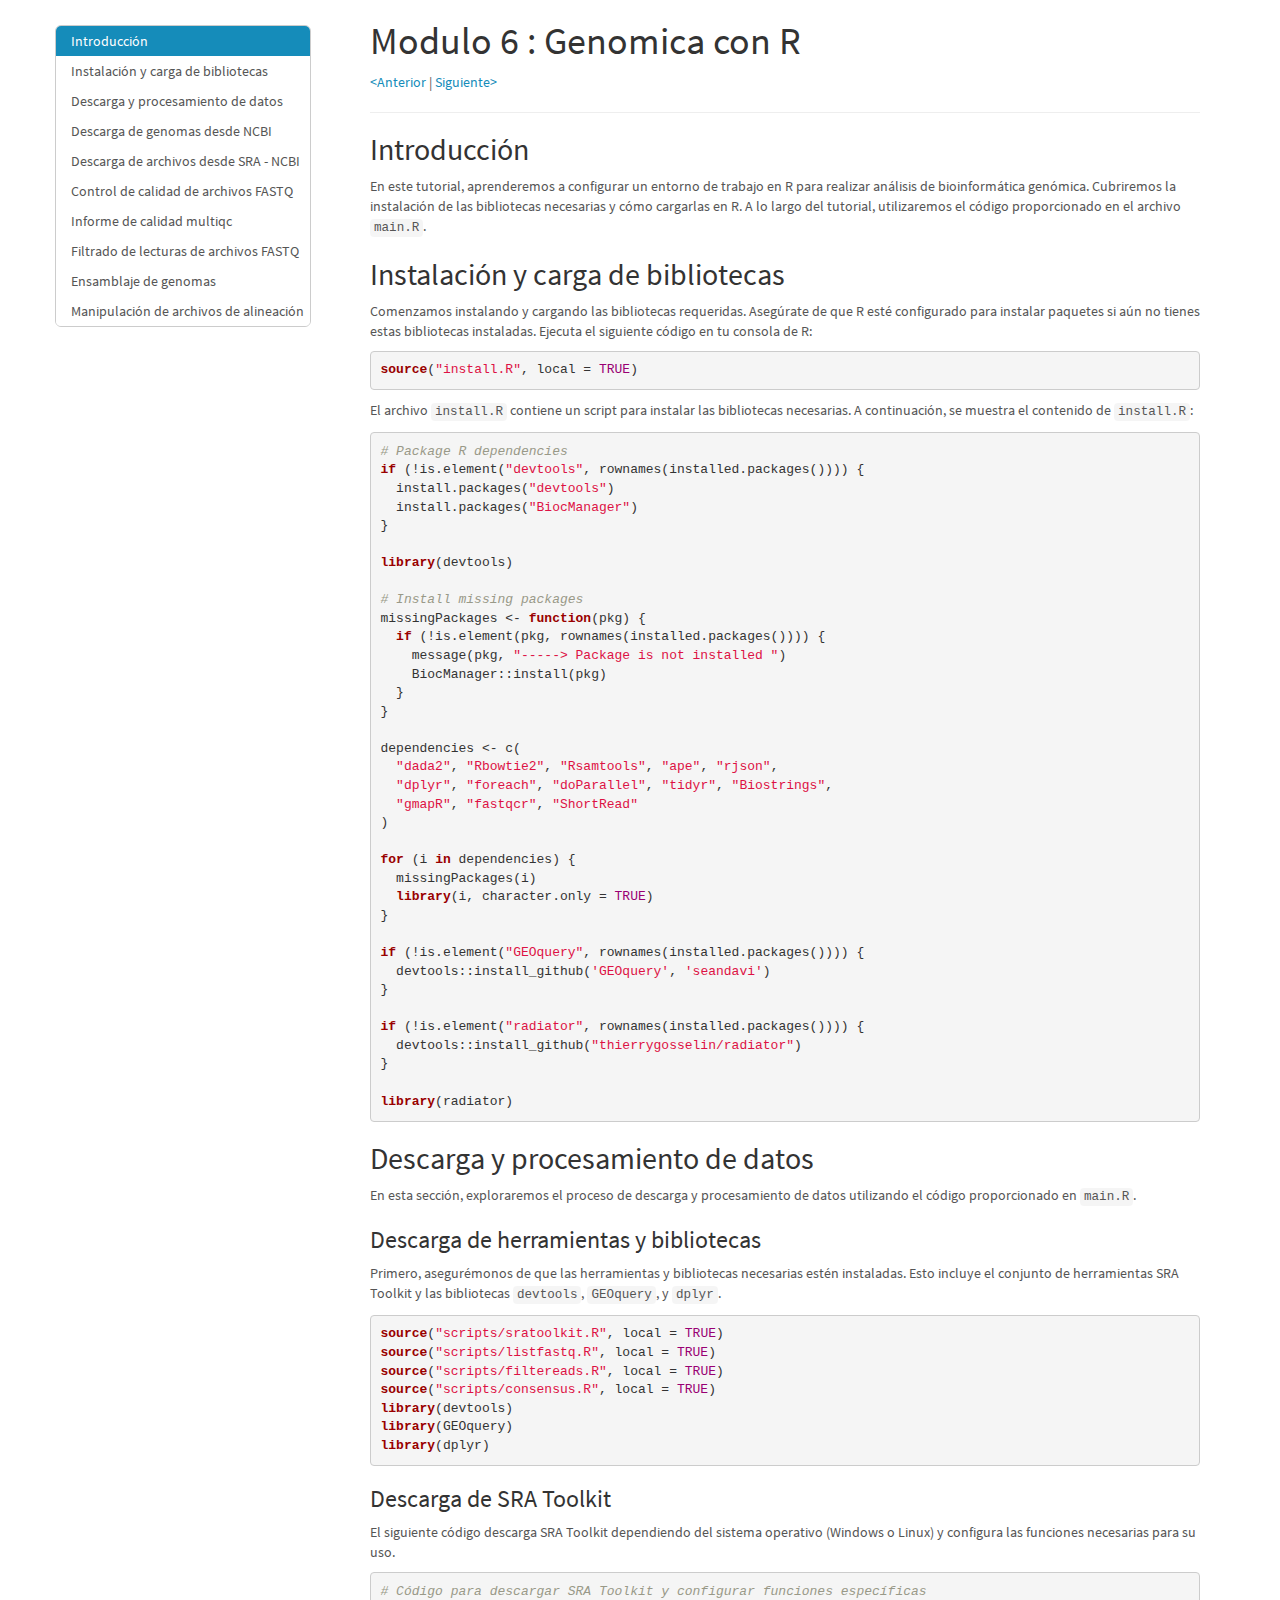
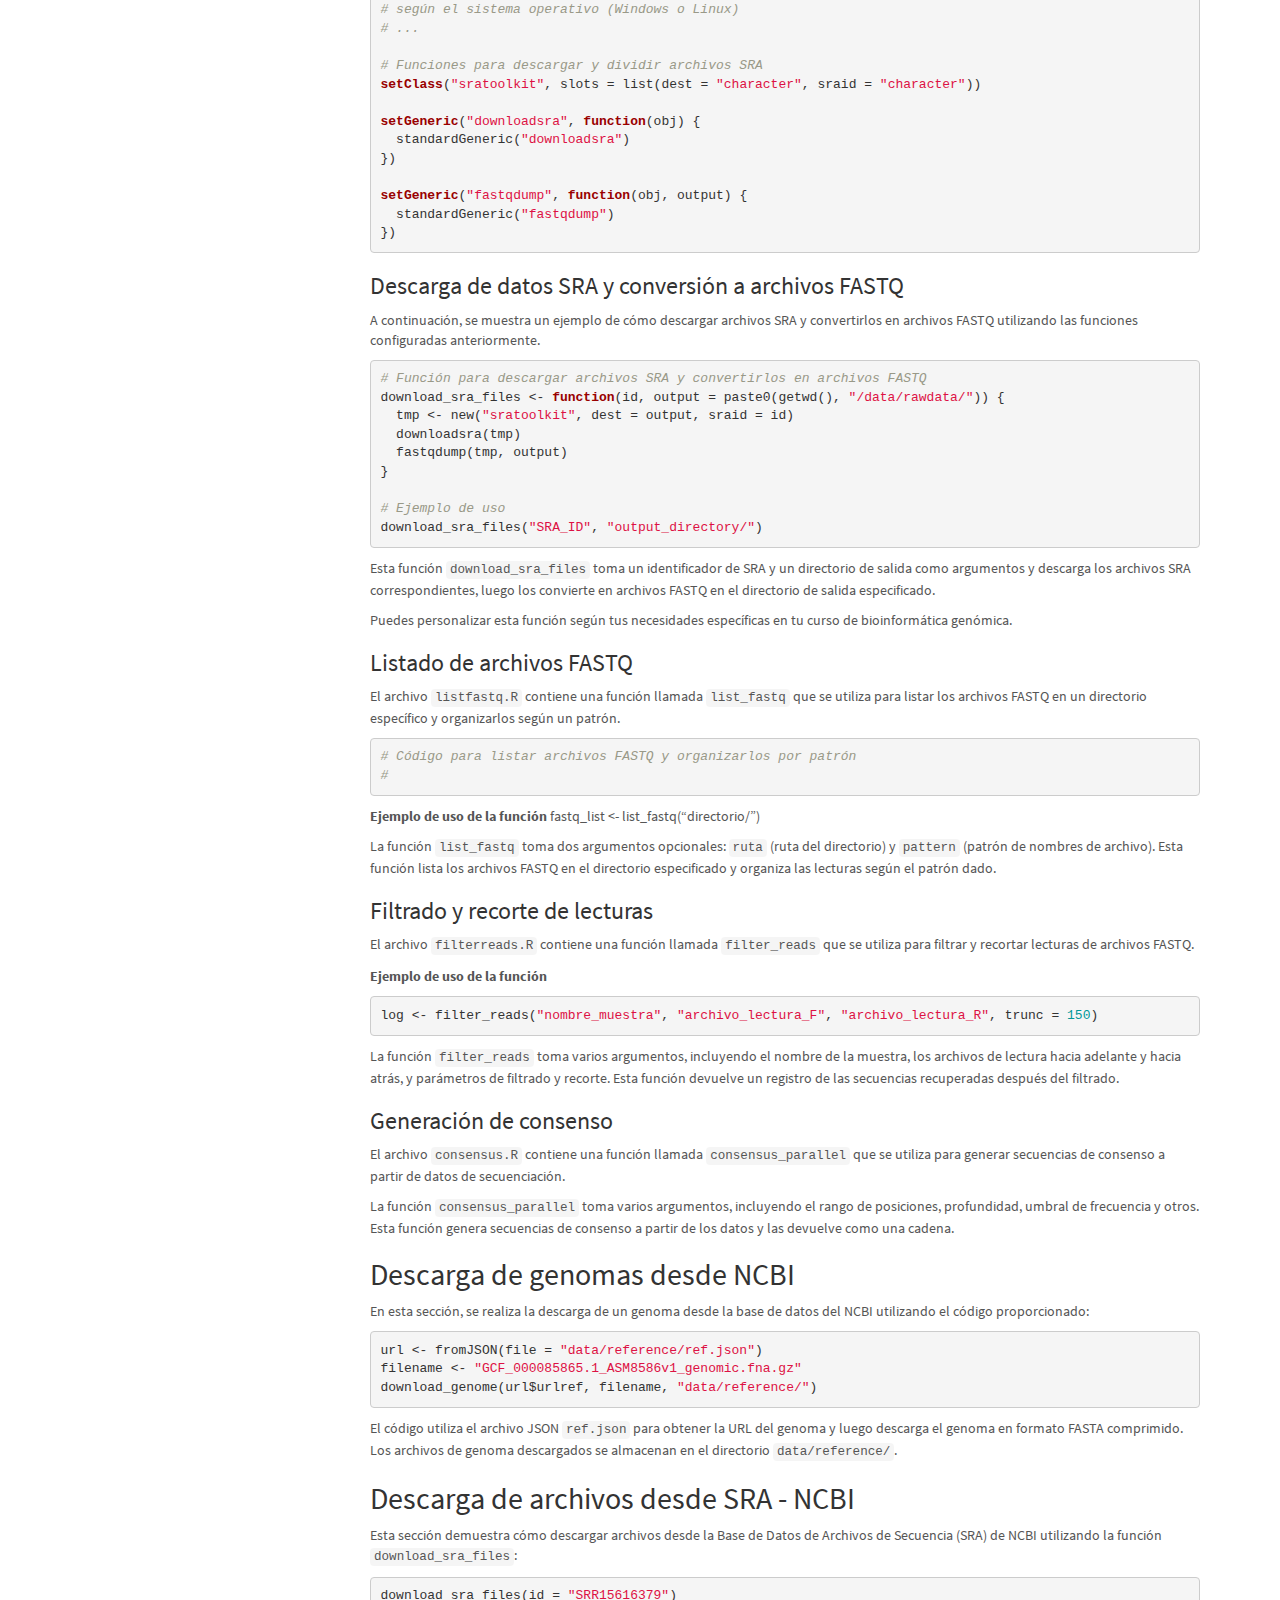
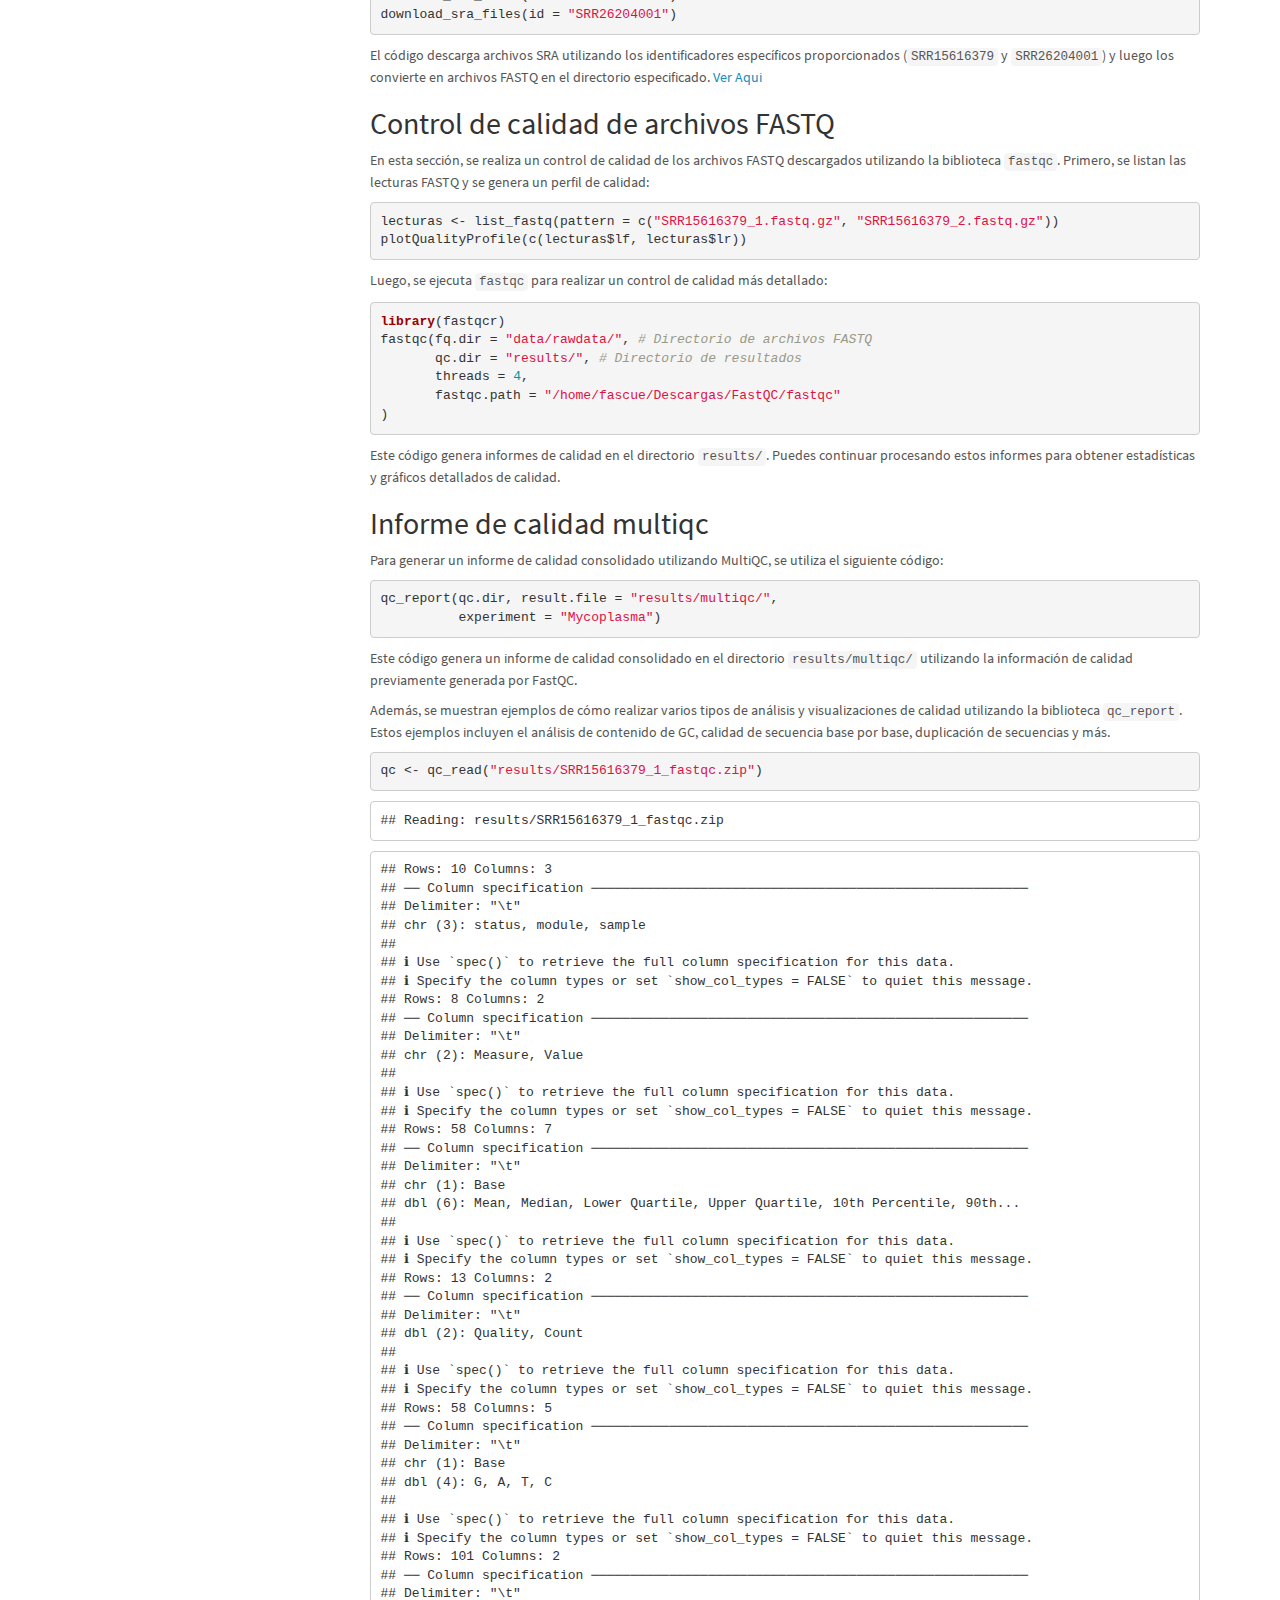
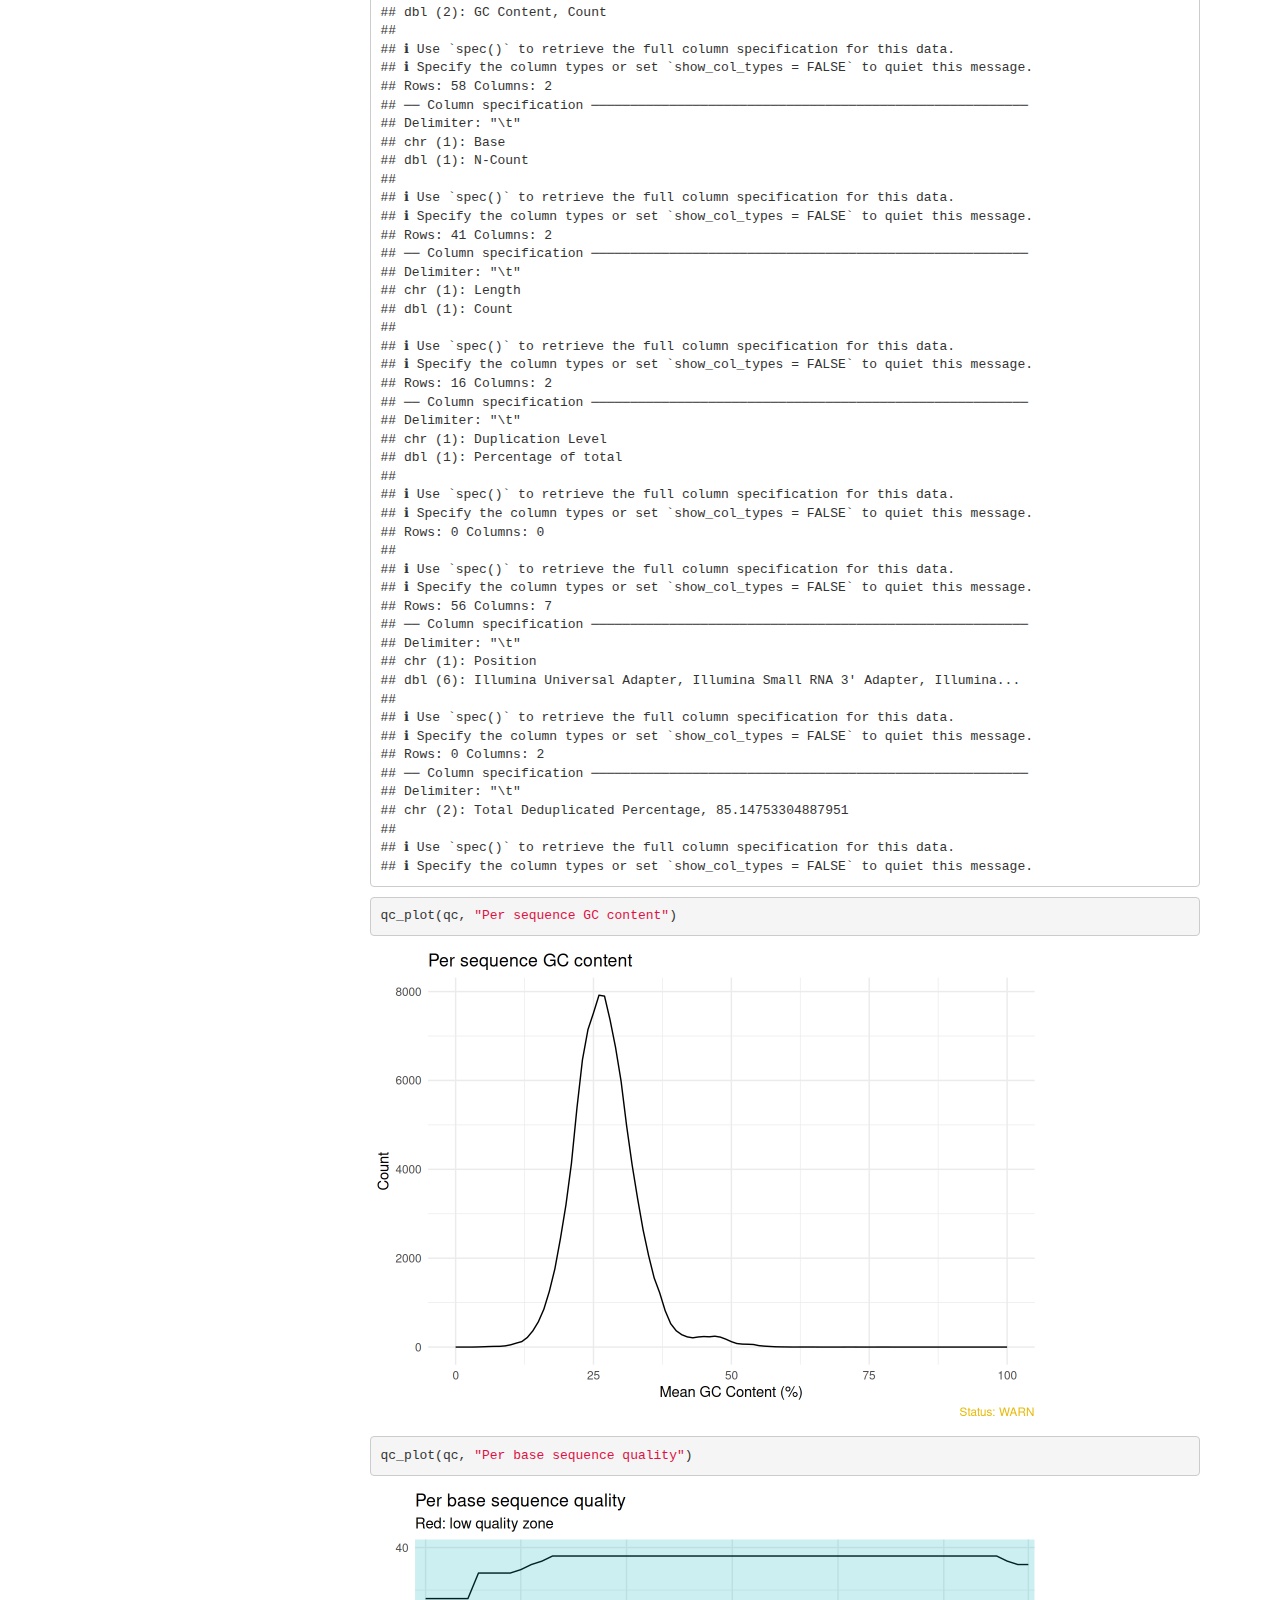
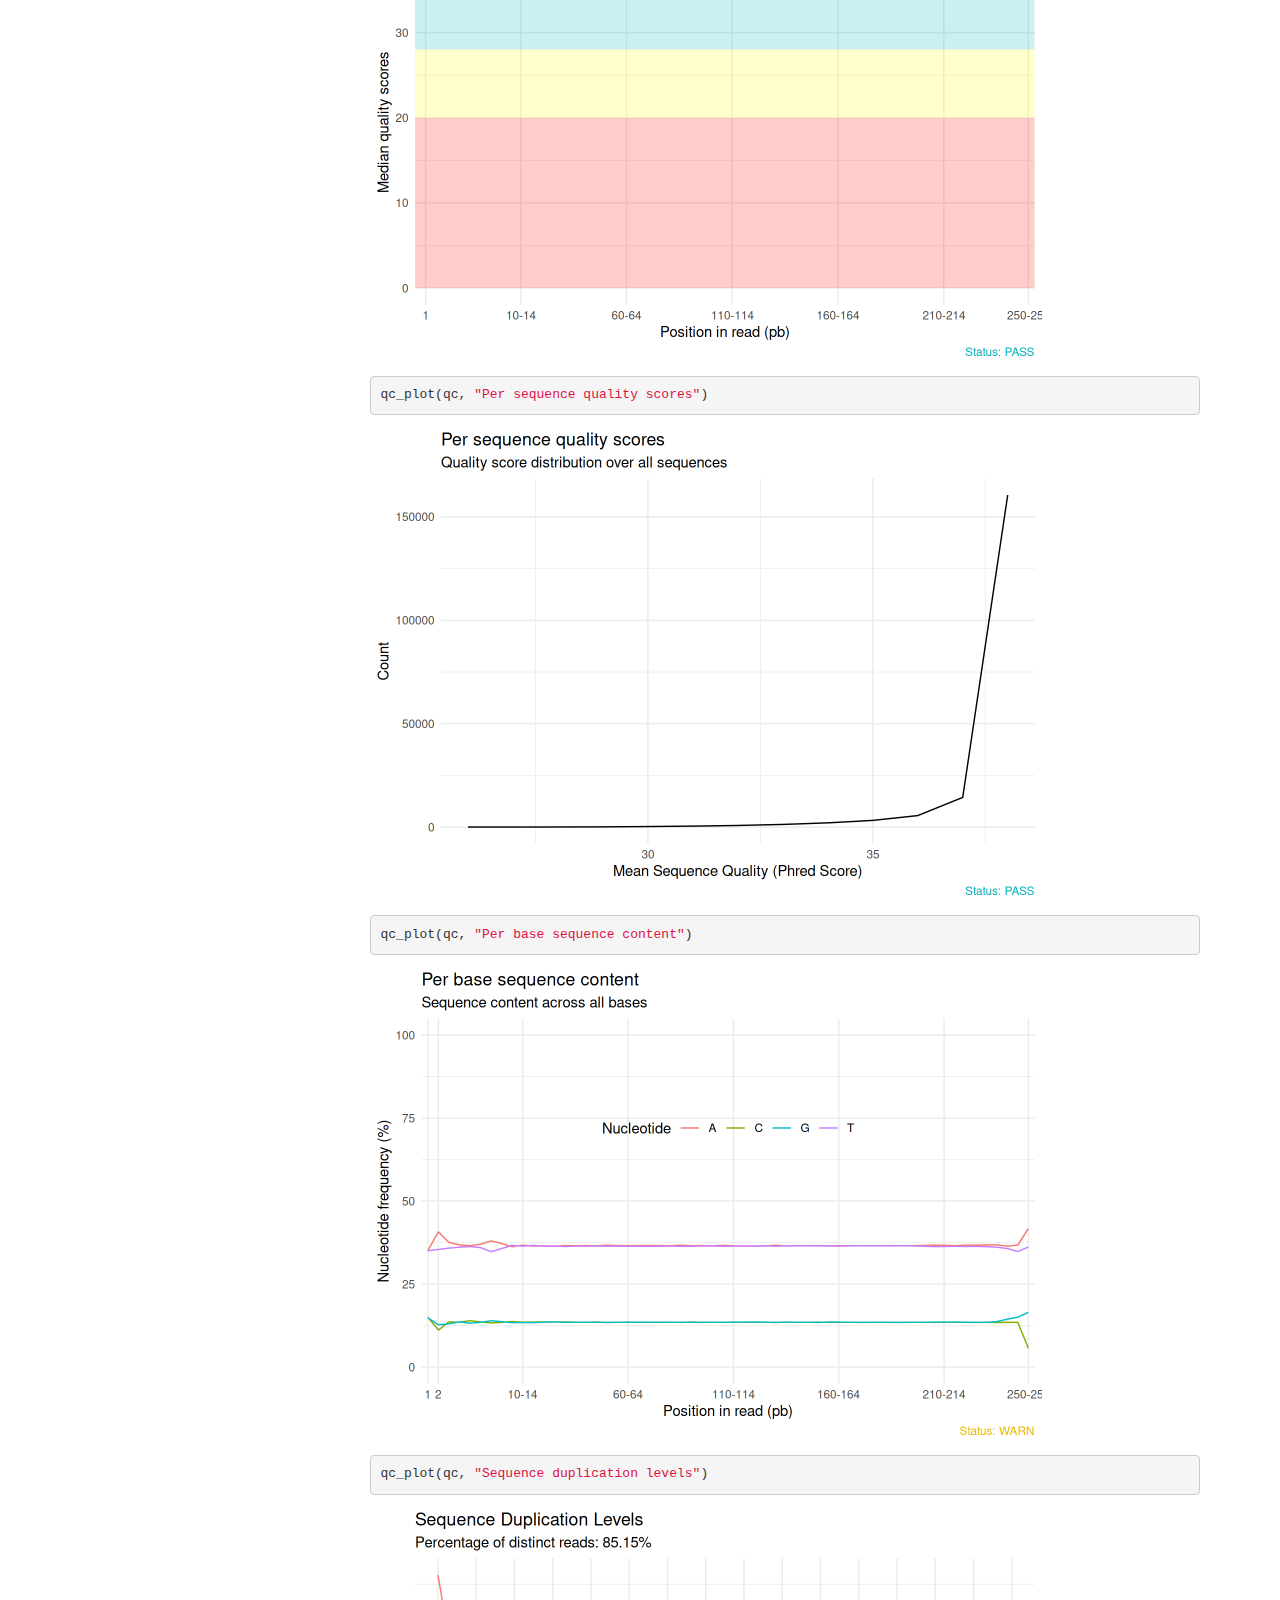
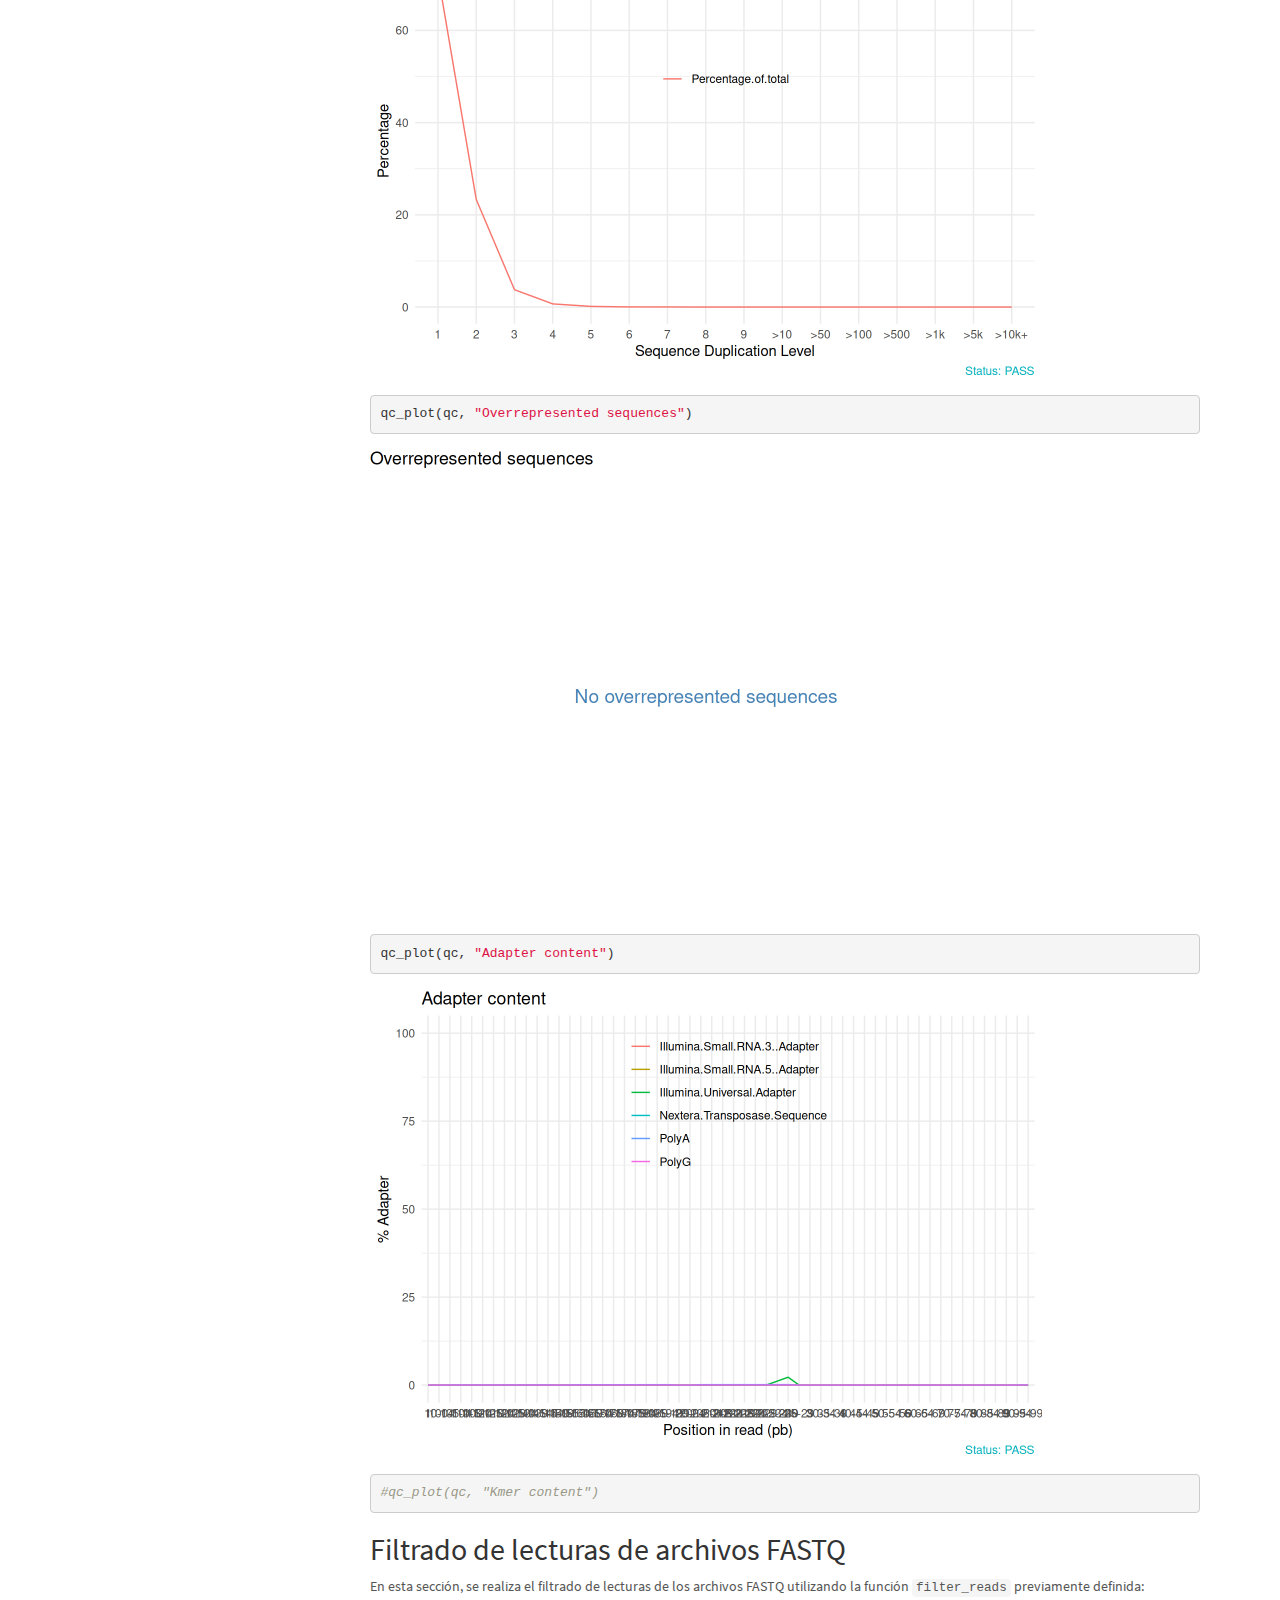
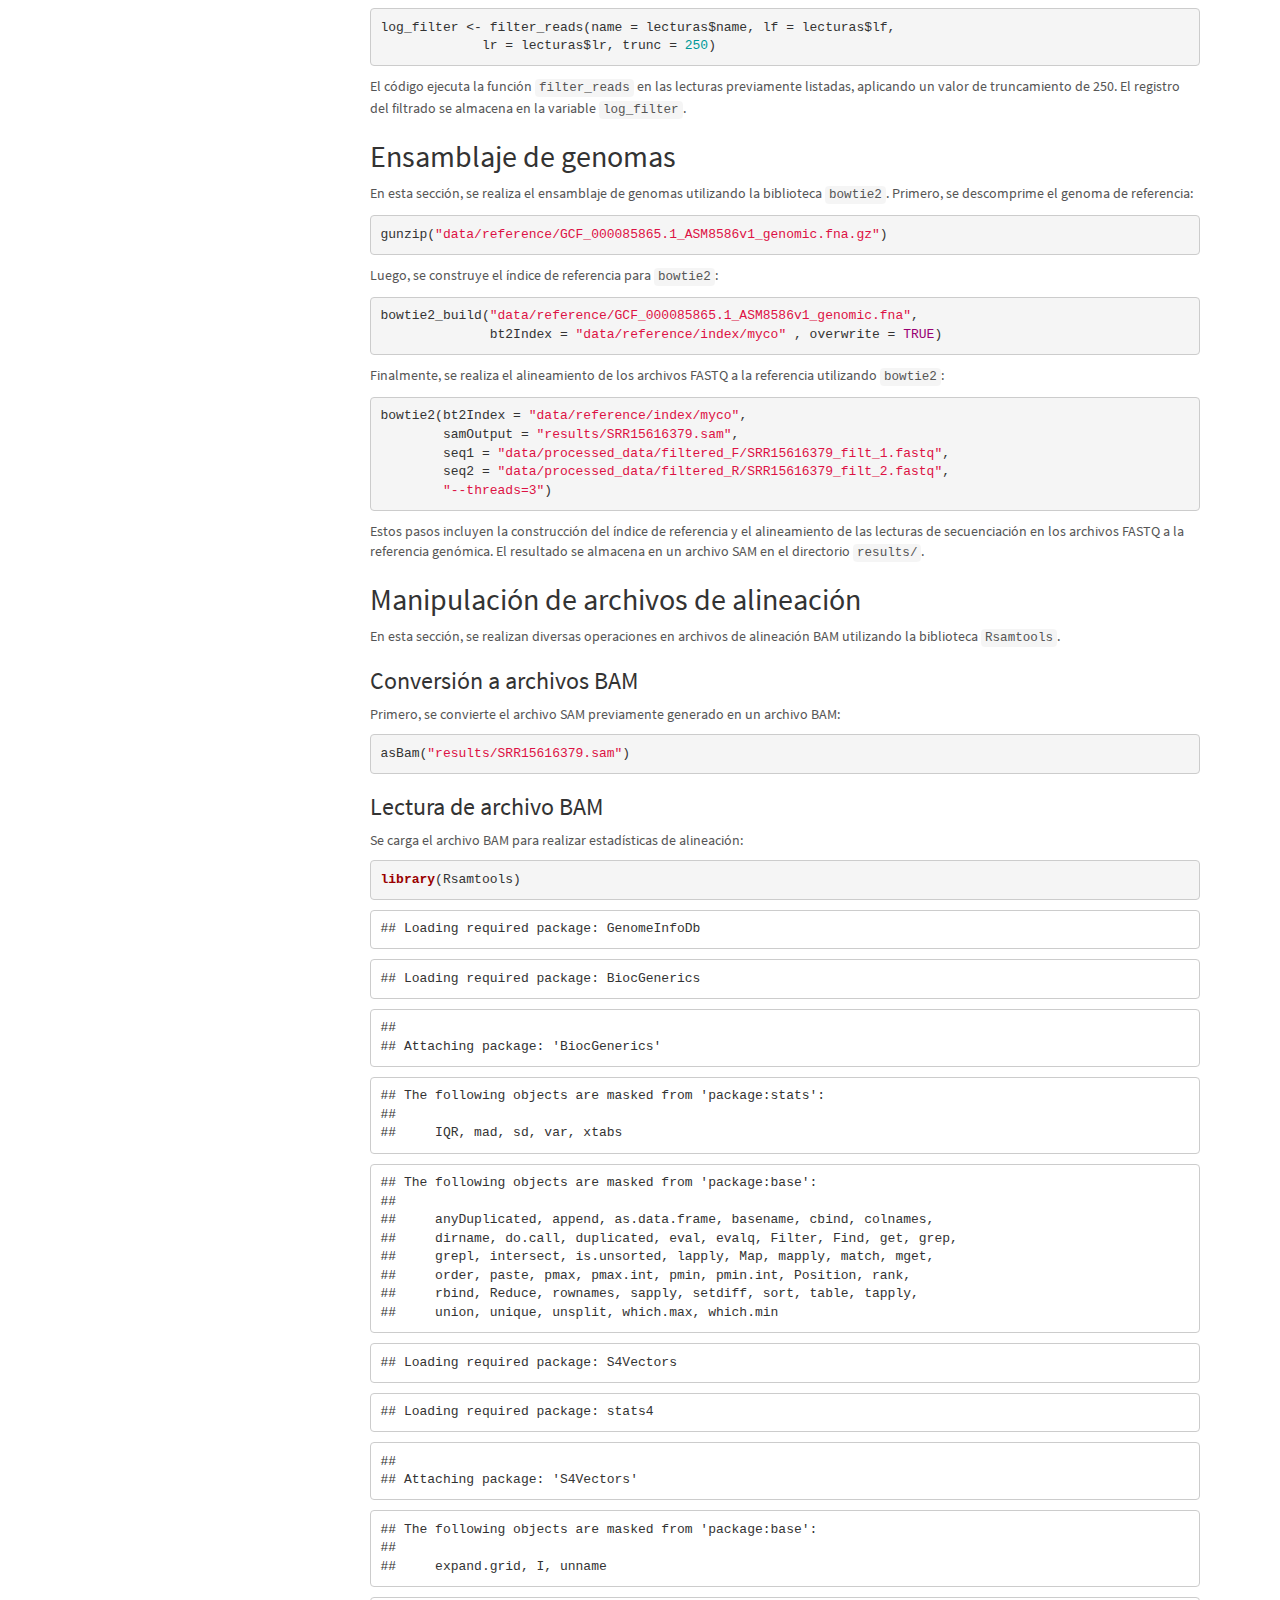
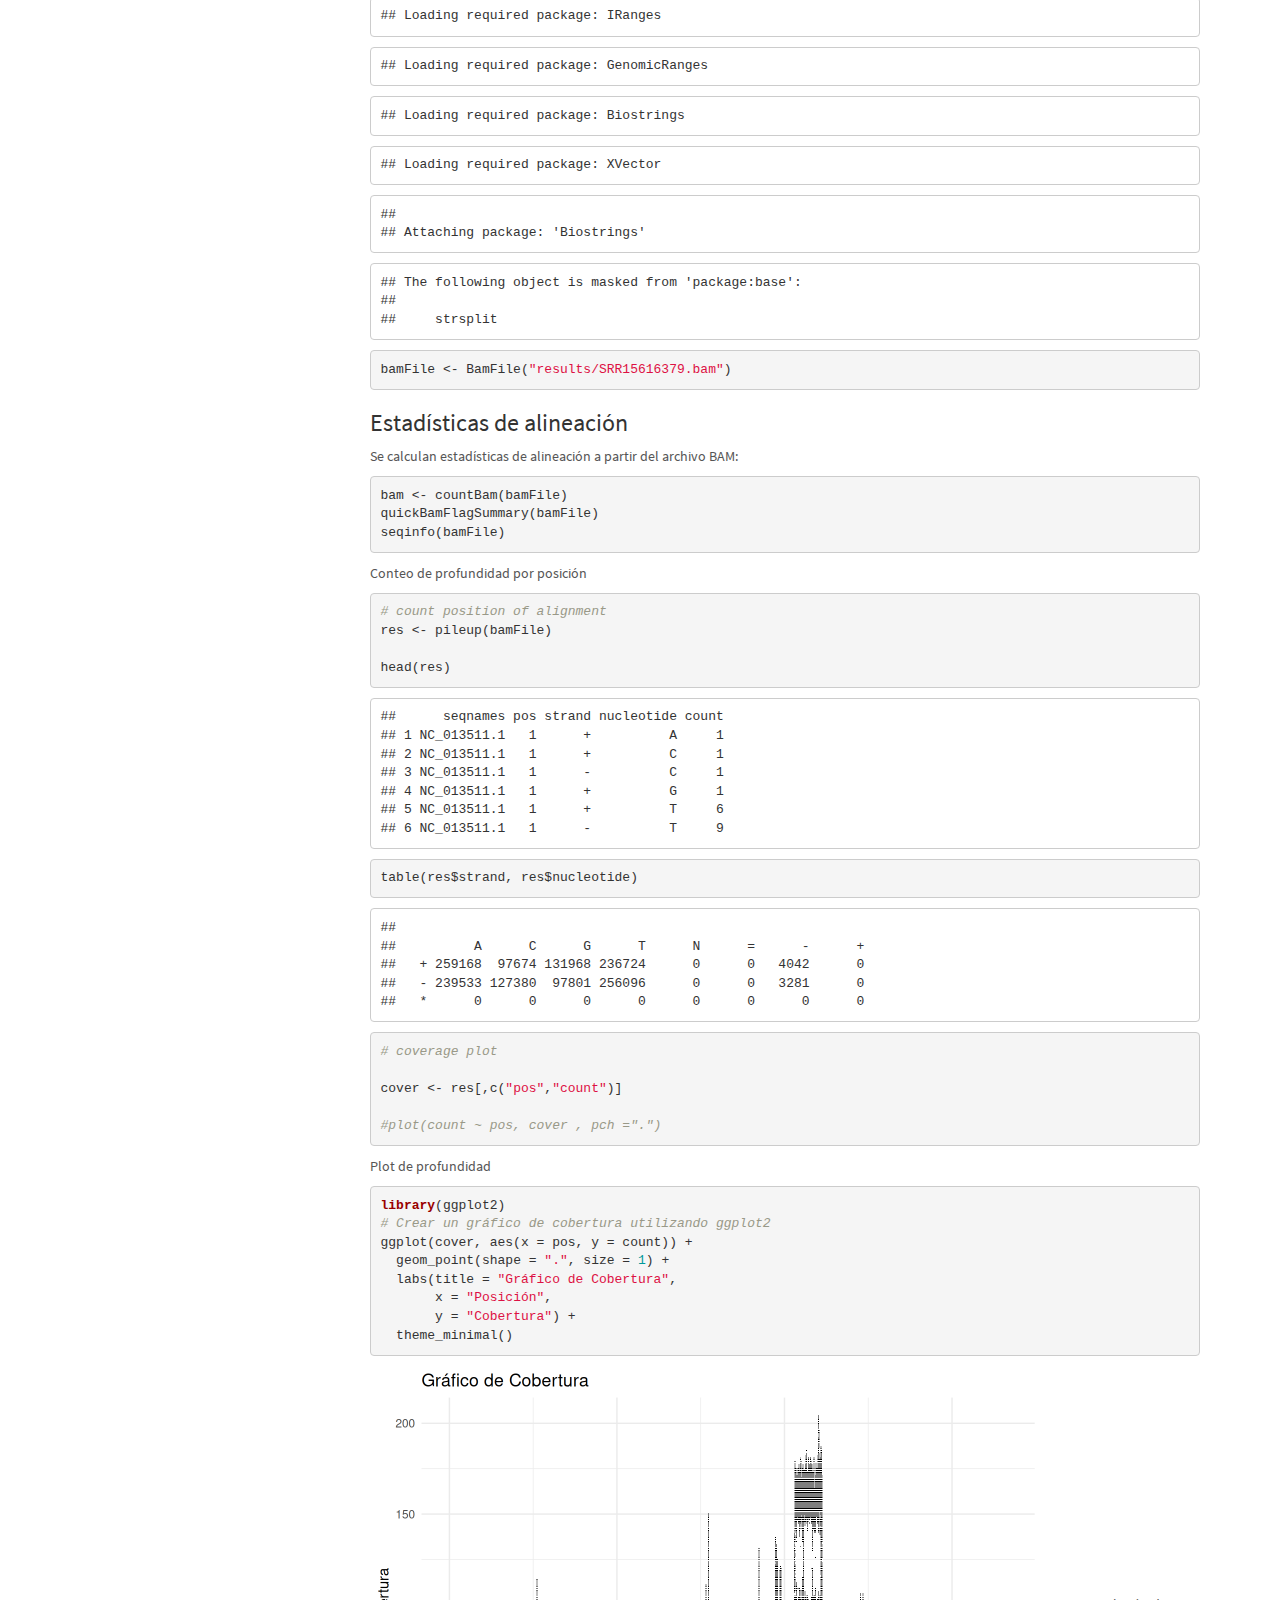
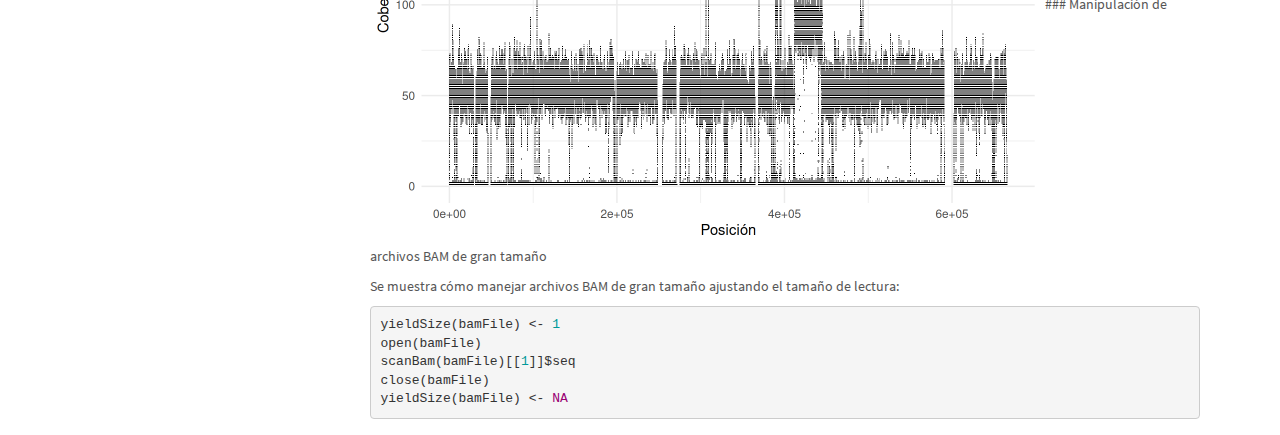
==== modulo6.html @ 848f3425 "Add files via upload" ====
<!DOCTYPE html>

<html>

<head>

<meta charset="utf-8" />
<meta name="generator" content="pandoc" />
<meta http-equiv="X-UA-Compatible" content="IE=EDGE" />




<title>Modulo 6 : Genomica con R</title>

<script>// Pandoc 2.9 adds attributes on both header and div. We remove the former (to
// be compatible with the behavior of Pandoc < 2.8).
document.addEventListener('DOMContentLoaded', function(e) {
  var hs = document.querySelectorAll("div.section[class*='level'] > :first-child");
  var i, h, a;
  for (i = 0; i < hs.length; i++) {
    h = hs[i];
    if (!/^h[1-6]$/i.test(h.tagName)) continue;  // it should be a header h1-h6
    a = h.attributes;
    while (a.length > 0) h.removeAttribute(a[0].name);
  }
});
</script>
<script>/*! jQuery v3.6.0 | (c) OpenJS Foundation and other contributors | jquery.org/license */
!function(e,t){"use strict";"object"==typeof module&&"object"==typeof module.exports?module.exports=e.document?t(e,!0):function(e){if(!e.document)throw new Error("jQuery requires a window with a document");return t(e)}:t(e)}("undefined"!=typeof window?window:this,function(C,e){"use strict";var t=[],r=Object.getPrototypeOf,s=t.slice,g=t.flat?function(e){return t.flat.call(e)}:function(e){return t.concat.apply([],e)},u=t.push,i=t.indexOf,n={},o=n.toString,v=n.hasOwnProperty,a=v.toString,l=a.call(Object),y={},m=function(e){return"function"==typeof e&&"number"!=typeof e.nodeType&&"function"!=typeof e.item},x=function(e){return null!=e&&e===e.window},E=C.document,c={type:!0,src:!0,nonce:!0,noModule:!0};function b(e,t,n){var r,i,o=(n=n||E).createElement("script");if(o.text=e,t)for(r in c)(i=t[r]||t.getAttribute&&t.getAttribute(r))&&o.setAttribute(r,i);n.head.appendChild(o).parentNode.removeChild(o)}function w(e){return null==e?e+"":"object"==typeof e||"function"==typeof e?n[o.call(e)]||"object":typeof e}var f="3.6.0",S=function(e,t){return new S.fn.init(e,t)};function p(e){var t=!!e&&"length"in e&&e.length,n=w(e);return!m(e)&&!x(e)&&("array"===n||0===t||"number"==typeof t&&0<t&&t-1 in e)}S.fn=S.prototype={jquery:f,constructor:S,length:0,toArray:function(){return s.call(this)},get:function(e){return null==e?s.call(this):e<0?this[e+this.length]:this[e]},pushStack:function(e){var t=S.merge(this.constructor(),e);return t.prevObject=this,t},each:function(e){return S.each(this,e)},map:function(n){return this.pushStack(S.map(this,function(e,t){return n.call(e,t,e)}))},slice:function(){return this.pushStack(s.apply(this,arguments))},first:function(){return this.eq(0)},last:function(){return this.eq(-1)},even:function(){return this.pushStack(S.grep(this,function(e,t){return(t+1)%2}))},odd:function(){return this.pushStack(S.grep(this,function(e,t){return t%2}))},eq:function(e){var t=this.length,n=+e+(e<0?t:0);return this.pushStack(0<=n&&n<t?[this[n]]:[])},end:function(){return this.prevObject||this.constructor()},push:u,sort:t.sort,splice:t.splice},S.extend=S.fn.extend=function(){var e,t,n,r,i,o,a=arguments[0]||{},s=1,u=arguments.length,l=!1;for("boolean"==typeof a&&(l=a,a=arguments[s]||{},s++),"object"==typeof a||m(a)||(a={}),s===u&&(a=this,s--);s<u;s++)if(null!=(e=arguments[s]))for(t in e)r=e[t],"__proto__"!==t&&a!==r&&(l&&r&&(S.isPlainObject(r)||(i=Array.isArray(r)))?(n=a[t],o=i&&!Array.isArray(n)?[]:i||S.isPlainObject(n)?n:{},i=!1,a[t]=S.extend(l,o,r)):void 0!==r&&(a[t]=r));return a},S.extend({expando:"jQuery"+(f+Math.random()).replace(/\D/g,""),isReady:!0,error:function(e){throw new Error(e)},noop:function(){},isPlainObject:function(e){var t,n;return!(!e||"[object Object]"!==o.call(e))&&(!(t=r(e))||"function"==typeof(n=v.call(t,"constructor")&&t.constructor)&&a.call(n)===l)},isEmptyObject:function(e){var t;for(t in e)return!1;return!0},globalEval:function(e,t,n){b(e,{nonce:t&&t.nonce},n)},each:function(e,t){var n,r=0;if(p(e)){for(n=e.length;r<n;r++)if(!1===t.call(e[r],r,e[r]))break}else for(r in e)if(!1===t.call(e[r],r,e[r]))break;return e},makeArray:function(e,t){var n=t||[];return null!=e&&(p(Object(e))?S.merge(n,"string"==typeof e?[e]:e):u.call(n,e)),n},inArray:function(e,t,n){return null==t?-1:i.call(t,e,n)},merge:function(e,t){for(var n=+t.length,r=0,i=e.length;r<n;r++)e[i++]=t[r];return e.length=i,e},grep:function(e,t,n){for(var r=[],i=0,o=e.length,a=!n;i<o;i++)!t(e[i],i)!==a&&r.push(e[i]);return r},map:function(e,t,n){var r,i,o=0,a=[];if(p(e))for(r=e.length;o<r;o++)null!=(i=t(e[o],o,n))&&a.push(i);else for(o in e)null!=(i=t(e[o],o,n))&&a.push(i);return g(a)},guid:1,support:y}),"function"==typeof Symbol&&(S.fn[Symbol.iterator]=t[Symbol.iterator]),S.each("Boolean Number String Function Array Date RegExp Object Error Symbol".split(" "),function(e,t){n["[object "+t+"]"]=t.toLowerCase()});var d=function(n){var e,d,b,o,i,h,f,g,w,u,l,T,C,a,E,v,s,c,y,S="sizzle"+1*new Date,p=n.document,k=0,r=0,m=ue(),x=ue(),A=ue(),N=ue(),j=function(e,t){return e===t&&(l=!0),0},D={}.hasOwnProperty,t=[],q=t.pop,L=t.push,H=t.push,O=t.slice,P=function(e,t){for(var n=0,r=e.length;n<r;n++)if(e[n]===t)return n;return-1},R="checked|selected|async|autofocus|autoplay|controls|defer|disabled|hidden|ismap|loop|multiple|open|readonly|required|scoped",M="[\\x20\\t\\r\\n\\f]",I="(?:\\\\[\\da-fA-F]{1,6}"+M+"?|\\\\[^\\r\\n\\f]|[\\w-]|[^\0-\\x7f])+",W="\\["+M+"*("+I+")(?:"+M+"*([*^$|!~]?=)"+M+"*(?:'((?:\\\\.|[^\\\\'])*)'|\"((?:\\\\.|[^\\\\\"])*)\"|("+I+"))|)"+M+"*\\]",F=":("+I+")(?:\\((('((?:\\\\.|[^\\\\'])*)'|\"((?:\\\\.|[^\\\\\"])*)\")|((?:\\\\.|[^\\\\()[\\]]|"+W+")*)|.*)\\)|)",B=new RegExp(M+"+","g"),$=new RegExp("^"+M+"+|((?:^|[^\\\\])(?:\\\\.)*)"+M+"+$","g"),_=new RegExp("^"+M+"*,"+M+"*"),z=new RegExp("^"+M+"*([>+~]|"+M+")"+M+"*"),U=new RegExp(M+"|>"),X=new RegExp(F),V=new RegExp("^"+I+"$"),G={ID:new RegExp("^#("+I+")"),CLASS:new RegExp("^\\.("+I+")"),TAG:new RegExp("^("+I+"|[*])"),ATTR:new RegExp("^"+W),PSEUDO:new RegExp("^"+F),CHILD:new RegExp("^:(only|first|last|nth|nth-last)-(child|of-type)(?:\\("+M+"*(even|odd|(([+-]|)(\\d*)n|)"+M+"*(?:([+-]|)"+M+"*(\\d+)|))"+M+"*\\)|)","i"),bool:new RegExp("^(?:"+R+")$","i"),needsContext:new RegExp("^"+M+"*[>+~]|:(even|odd|eq|gt|lt|nth|first|last)(?:\\("+M+"*((?:-\\d)?\\d*)"+M+"*\\)|)(?=[^-]|$)","i")},Y=/HTML$/i,Q=/^(?:input|select|textarea|button)$/i,J=/^h\d$/i,K=/^[^{]+\{\s*\[native \w/,Z=/^(?:#([\w-]+)|(\w+)|\.([\w-]+))$/,ee=/[+~]/,te=new RegExp("\\\\[\\da-fA-F]{1,6}"+M+"?|\\\\([^\\r\\n\\f])","g"),ne=function(e,t){var n="0x"+e.slice(1)-65536;return t||(n<0?String.fromCharCode(n+65536):String.fromCharCode(n>>10|55296,1023&n|56320))},re=/([\0-\x1f\x7f]|^-?\d)|^-$|[^\0-\x1f\x7f-\uFFFF\w-]/g,ie=function(e,t){return t?"\0"===e?"\ufffd":e.slice(0,-1)+"\\"+e.charCodeAt(e.length-1).toString(16)+" ":"\\"+e},oe=function(){T()},ae=be(function(e){return!0===e.disabled&&"fieldset"===e.nodeName.toLowerCase()},{dir:"parentNode",next:"legend"});try{H.apply(t=O.call(p.childNodes),p.childNodes),t[p.childNodes.length].nodeType}catch(e){H={apply:t.length?function(e,t){L.apply(e,O.call(t))}:function(e,t){var n=e.length,r=0;while(e[n++]=t[r++]);e.length=n-1}}}function se(t,e,n,r){var i,o,a,s,u,l,c,f=e&&e.ownerDocument,p=e?e.nodeType:9;if(n=n||[],"string"!=typeof t||!t||1!==p&&9!==p&&11!==p)return n;if(!r&&(T(e),e=e||C,E)){if(11!==p&&(u=Z.exec(t)))if(i=u[1]){if(9===p){if(!(a=e.getElementById(i)))return n;if(a.id===i)return n.push(a),n}else if(f&&(a=f.getElementById(i))&&y(e,a)&&a.id===i)return n.push(a),n}else{if(u[2])return H.apply(n,e.getElementsByTagName(t)),n;if((i=u[3])&&d.getElementsByClassName&&e.getElementsByClassName)return H.apply(n,e.getElementsByClassName(i)),n}if(d.qsa&&!N[t+" "]&&(!v||!v.test(t))&&(1!==p||"object"!==e.nodeName.toLowerCase())){if(c=t,f=e,1===p&&(U.test(t)||z.test(t))){(f=ee.test(t)&&ye(e.parentNode)||e)===e&&d.scope||((s=e.getAttribute("id"))?s=s.replace(re,ie):e.setAttribute("id",s=S)),o=(l=h(t)).length;while(o--)l[o]=(s?"#"+s:":scope")+" "+xe(l[o]);c=l.join(",")}try{return H.apply(n,f.querySelectorAll(c)),n}catch(e){N(t,!0)}finally{s===S&&e.removeAttribute("id")}}}return g(t.replace($,"$1"),e,n,r)}function ue(){var r=[];return function e(t,n){return r.push(t+" ")>b.cacheLength&&delete e[r.shift()],e[t+" "]=n}}function le(e){return e[S]=!0,e}function ce(e){var t=C.createElement("fieldset");try{return!!e(t)}catch(e){return!1}finally{t.parentNode&&t.parentNode.removeChild(t),t=null}}function fe(e,t){var n=e.split("|"),r=n.length;while(r--)b.attrHandle[n[r]]=t}function pe(e,t){var n=t&&e,r=n&&1===e.nodeType&&1===t.nodeType&&e.sourceIndex-t.sourceIndex;if(r)return r;if(n)while(n=n.nextSibling)if(n===t)return-1;return e?1:-1}function de(t){return function(e){return"input"===e.nodeName.toLowerCase()&&e.type===t}}function he(n){return function(e){var t=e.nodeName.toLowerCase();return("input"===t||"button"===t)&&e.type===n}}function ge(t){return function(e){return"form"in e?e.parentNode&&!1===e.disabled?"label"in e?"label"in e.parentNode?e.parentNode.disabled===t:e.disabled===t:e.isDisabled===t||e.isDisabled!==!t&&ae(e)===t:e.disabled===t:"label"in e&&e.disabled===t}}function ve(a){return le(function(o){return o=+o,le(function(e,t){var n,r=a([],e.length,o),i=r.length;while(i--)e[n=r[i]]&&(e[n]=!(t[n]=e[n]))})})}function ye(e){return e&&"undefined"!=typeof e.getElementsByTagName&&e}for(e in d=se.support={},i=se.isXML=function(e){var t=e&&e.namespaceURI,n=e&&(e.ownerDocument||e).documentElement;return!Y.test(t||n&&n.nodeName||"HTML")},T=se.setDocument=function(e){var t,n,r=e?e.ownerDocument||e:p;return r!=C&&9===r.nodeType&&r.documentElement&&(a=(C=r).documentElement,E=!i(C),p!=C&&(n=C.defaultView)&&n.top!==n&&(n.addEventListener?n.addEventListener("unload",oe,!1):n.attachEvent&&n.attachEvent("onunload",oe)),d.scope=ce(function(e){return a.appendChild(e).appendChild(C.createElement("div")),"undefined"!=typeof e.querySelectorAll&&!e.querySelectorAll(":scope fieldset div").length}),d.attributes=ce(function(e){return e.className="i",!e.getAttribute("className")}),d.getElementsByTagName=ce(function(e){return e.appendChild(C.createComment("")),!e.getElementsByTagName("*").length}),d.getElementsByClassName=K.test(C.getElementsByClassName),d.getById=ce(function(e){return a.appendChild(e).id=S,!C.getElementsByName||!C.getElementsByName(S).length}),d.getById?(b.filter.ID=function(e){var t=e.replace(te,ne);return function(e){return e.getAttribute("id")===t}},b.find.ID=function(e,t){if("undefined"!=typeof t.getElementById&&E){var n=t.getElementById(e);return n?[n]:[]}}):(b.filter.ID=function(e){var n=e.replace(te,ne);return function(e){var t="undefined"!=typeof e.getAttributeNode&&e.getAttributeNode("id");return t&&t.value===n}},b.find.ID=function(e,t){if("undefined"!=typeof t.getElementById&&E){var n,r,i,o=t.getElementById(e);if(o){if((n=o.getAttributeNode("id"))&&n.value===e)return[o];i=t.getElementsByName(e),r=0;while(o=i[r++])if((n=o.getAttributeNode("id"))&&n.value===e)return[o]}return[]}}),b.find.TAG=d.getElementsByTagName?function(e,t){return"undefined"!=typeof t.getElementsByTagName?t.getElementsByTagName(e):d.qsa?t.querySelectorAll(e):void 0}:function(e,t){var n,r=[],i=0,o=t.getElementsByTagName(e);if("*"===e){while(n=o[i++])1===n.nodeType&&r.push(n);return r}return o},b.find.CLASS=d.getElementsByClassName&&function(e,t){if("undefined"!=typeof t.getElementsByClassName&&E)return t.getElementsByClassName(e)},s=[],v=[],(d.qsa=K.test(C.querySelectorAll))&&(ce(function(e){var t;a.appendChild(e).innerHTML="<a id='"+S+"'></a><select id='"+S+"-\r\\' msallowcapture=''><option selected=''></option></select>",e.querySelectorAll("[msallowcapture^='']").length&&v.push("[*^$]="+M+"*(?:''|\"\")"),e.querySelectorAll("[selected]").length||v.push("\\["+M+"*(?:value|"+R+")"),e.querySelectorAll("[id~="+S+"-]").length||v.push("~="),(t=C.createElement("input")).setAttribute("name",""),e.appendChild(t),e.querySelectorAll("[name='']").length||v.push("\\["+M+"*name"+M+"*="+M+"*(?:''|\"\")"),e.querySelectorAll(":checked").length||v.push(":checked"),e.querySelectorAll("a#"+S+"+*").length||v.push(".#.+[+~]"),e.querySelectorAll("\\\f"),v.push("[\\r\\n\\f]")}),ce(function(e){e.innerHTML="<a href='' disabled='disabled'></a><select disabled='disabled'><option/></select>";var t=C.createElement("input");t.setAttribute("type","hidden"),e.appendChild(t).setAttribute("name","D"),e.querySelectorAll("[name=d]").length&&v.push("name"+M+"*[*^$|!~]?="),2!==e.querySelectorAll(":enabled").length&&v.push(":enabled",":disabled"),a.appendChild(e).disabled=!0,2!==e.querySelectorAll(":disabled").length&&v.push(":enabled",":disabled"),e.querySelectorAll("*,:x"),v.push(",.*:")})),(d.matchesSelector=K.test(c=a.matches||a.webkitMatchesSelector||a.mozMatchesSelector||a.oMatchesSelector||a.msMatchesSelector))&&ce(function(e){d.disconnectedMatch=c.call(e,"*"),c.call(e,"[s!='']:x"),s.push("!=",F)}),v=v.length&&new RegExp(v.join("|")),s=s.length&&new RegExp(s.join("|")),t=K.test(a.compareDocumentPosition),y=t||K.test(a.contains)?function(e,t){var n=9===e.nodeType?e.documentElement:e,r=t&&t.parentNode;return e===r||!(!r||1!==r.nodeType||!(n.contains?n.contains(r):e.compareDocumentPosition&&16&e.compareDocumentPosition(r)))}:function(e,t){if(t)while(t=t.parentNode)if(t===e)return!0;return!1},j=t?function(e,t){if(e===t)return l=!0,0;var n=!e.compareDocumentPosition-!t.compareDocumentPosition;return n||(1&(n=(e.ownerDocument||e)==(t.ownerDocument||t)?e.compareDocumentPosition(t):1)||!d.sortDetached&&t.compareDocumentPosition(e)===n?e==C||e.ownerDocument==p&&y(p,e)?-1:t==C||t.ownerDocument==p&&y(p,t)?1:u?P(u,e)-P(u,t):0:4&n?-1:1)}:function(e,t){if(e===t)return l=!0,0;var n,r=0,i=e.parentNode,o=t.parentNode,a=[e],s=[t];if(!i||!o)return e==C?-1:t==C?1:i?-1:o?1:u?P(u,e)-P(u,t):0;if(i===o)return pe(e,t);n=e;while(n=n.parentNode)a.unshift(n);n=t;while(n=n.parentNode)s.unshift(n);while(a[r]===s[r])r++;return r?pe(a[r],s[r]):a[r]==p?-1:s[r]==p?1:0}),C},se.matches=function(e,t){return se(e,null,null,t)},se.matchesSelector=function(e,t){if(T(e),d.matchesSelector&&E&&!N[t+" "]&&(!s||!s.test(t))&&(!v||!v.test(t)))try{var n=c.call(e,t);if(n||d.disconnectedMatch||e.document&&11!==e.document.nodeType)return n}catch(e){N(t,!0)}return 0<se(t,C,null,[e]).length},se.contains=function(e,t){return(e.ownerDocument||e)!=C&&T(e),y(e,t)},se.attr=function(e,t){(e.ownerDocument||e)!=C&&T(e);var n=b.attrHandle[t.toLowerCase()],r=n&&D.call(b.attrHandle,t.toLowerCase())?n(e,t,!E):void 0;return void 0!==r?r:d.attributes||!E?e.getAttribute(t):(r=e.getAttributeNode(t))&&r.specified?r.value:null},se.escape=function(e){return(e+"").replace(re,ie)},se.error=function(e){throw new Error("Syntax error, unrecognized expression: "+e)},se.uniqueSort=function(e){var t,n=[],r=0,i=0;if(l=!d.detectDuplicates,u=!d.sortStable&&e.slice(0),e.sort(j),l){while(t=e[i++])t===e[i]&&(r=n.push(i));while(r--)e.splice(n[r],1)}return u=null,e},o=se.getText=function(e){var t,n="",r=0,i=e.nodeType;if(i){if(1===i||9===i||11===i){if("string"==typeof e.textContent)return e.textContent;for(e=e.firstChild;e;e=e.nextSibling)n+=o(e)}else if(3===i||4===i)return e.nodeValue}else while(t=e[r++])n+=o(t);return n},(b=se.selectors={cacheLength:50,createPseudo:le,match:G,attrHandle:{},find:{},relative:{">":{dir:"parentNode",first:!0}," ":{dir:"parentNode"},"+":{dir:"previousSibling",first:!0},"~":{dir:"previousSibling"}},preFilter:{ATTR:function(e){return e[1]=e[1].replace(te,ne),e[3]=(e[3]||e[4]||e[5]||"").replace(te,ne),"~="===e[2]&&(e[3]=" "+e[3]+" "),e.slice(0,4)},CHILD:function(e){return e[1]=e[1].toLowerCase(),"nth"===e[1].slice(0,3)?(e[3]||se.error(e[0]),e[4]=+(e[4]?e[5]+(e[6]||1):2*("even"===e[3]||"odd"===e[3])),e[5]=+(e[7]+e[8]||"odd"===e[3])):e[3]&&se.error(e[0]),e},PSEUDO:function(e){var t,n=!e[6]&&e[2];return G.CHILD.test(e[0])?null:(e[3]?e[2]=e[4]||e[5]||"":n&&X.test(n)&&(t=h(n,!0))&&(t=n.indexOf(")",n.length-t)-n.length)&&(e[0]=e[0].slice(0,t),e[2]=n.slice(0,t)),e.slice(0,3))}},filter:{TAG:function(e){var t=e.replace(te,ne).toLowerCase();return"*"===e?function(){return!0}:function(e){return e.nodeName&&e.nodeName.toLowerCase()===t}},CLASS:function(e){var t=m[e+" "];return t||(t=new RegExp("(^|"+M+")"+e+"("+M+"|$)"))&&m(e,function(e){return t.test("string"==typeof e.className&&e.className||"undefined"!=typeof e.getAttribute&&e.getAttribute("class")||"")})},ATTR:function(n,r,i){return function(e){var t=se.attr(e,n);return null==t?"!="===r:!r||(t+="","="===r?t===i:"!="===r?t!==i:"^="===r?i&&0===t.indexOf(i):"*="===r?i&&-1<t.indexOf(i):"$="===r?i&&t.slice(-i.length)===i:"~="===r?-1<(" "+t.replace(B," ")+" ").indexOf(i):"|="===r&&(t===i||t.slice(0,i.length+1)===i+"-"))}},CHILD:function(h,e,t,g,v){var y="nth"!==h.slice(0,3),m="last"!==h.slice(-4),x="of-type"===e;return 1===g&&0===v?function(e){return!!e.parentNode}:function(e,t,n){var r,i,o,a,s,u,l=y!==m?"nextSibling":"previousSibling",c=e.parentNode,f=x&&e.nodeName.toLowerCase(),p=!n&&!x,d=!1;if(c){if(y){while(l){a=e;while(a=a[l])if(x?a.nodeName.toLowerCase()===f:1===a.nodeType)return!1;u=l="only"===h&&!u&&"nextSibling"}return!0}if(u=[m?c.firstChild:c.lastChild],m&&p){d=(s=(r=(i=(o=(a=c)[S]||(a[S]={}))[a.uniqueID]||(o[a.uniqueID]={}))[h]||[])[0]===k&&r[1])&&r[2],a=s&&c.childNodes[s];while(a=++s&&a&&a[l]||(d=s=0)||u.pop())if(1===a.nodeType&&++d&&a===e){i[h]=[k,s,d];break}}else if(p&&(d=s=(r=(i=(o=(a=e)[S]||(a[S]={}))[a.uniqueID]||(o[a.uniqueID]={}))[h]||[])[0]===k&&r[1]),!1===d)while(a=++s&&a&&a[l]||(d=s=0)||u.pop())if((x?a.nodeName.toLowerCase()===f:1===a.nodeType)&&++d&&(p&&((i=(o=a[S]||(a[S]={}))[a.uniqueID]||(o[a.uniqueID]={}))[h]=[k,d]),a===e))break;return(d-=v)===g||d%g==0&&0<=d/g}}},PSEUDO:function(e,o){var t,a=b.pseudos[e]||b.setFilters[e.toLowerCase()]||se.error("unsupported pseudo: "+e);return a[S]?a(o):1<a.length?(t=[e,e,"",o],b.setFilters.hasOwnProperty(e.toLowerCase())?le(function(e,t){var n,r=a(e,o),i=r.length;while(i--)e[n=P(e,r[i])]=!(t[n]=r[i])}):function(e){return a(e,0,t)}):a}},pseudos:{not:le(function(e){var r=[],i=[],s=f(e.replace($,"$1"));return s[S]?le(function(e,t,n,r){var i,o=s(e,null,r,[]),a=e.length;while(a--)(i=o[a])&&(e[a]=!(t[a]=i))}):function(e,t,n){return r[0]=e,s(r,null,n,i),r[0]=null,!i.pop()}}),has:le(function(t){return function(e){return 0<se(t,e).length}}),contains:le(function(t){return t=t.replace(te,ne),function(e){return-1<(e.textContent||o(e)).indexOf(t)}}),lang:le(function(n){return V.test(n||"")||se.error("unsupported lang: "+n),n=n.replace(te,ne).toLowerCase(),function(e){var t;do{if(t=E?e.lang:e.getAttribute("xml:lang")||e.getAttribute("lang"))return(t=t.toLowerCase())===n||0===t.indexOf(n+"-")}while((e=e.parentNode)&&1===e.nodeType);return!1}}),target:function(e){var t=n.location&&n.location.hash;return t&&t.slice(1)===e.id},root:function(e){return e===a},focus:function(e){return e===C.activeElement&&(!C.hasFocus||C.hasFocus())&&!!(e.type||e.href||~e.tabIndex)},enabled:ge(!1),disabled:ge(!0),checked:function(e){var t=e.nodeName.toLowerCase();return"input"===t&&!!e.checked||"option"===t&&!!e.selected},selected:function(e){return e.parentNode&&e.parentNode.selectedIndex,!0===e.selected},empty:function(e){for(e=e.firstChild;e;e=e.nextSibling)if(e.nodeType<6)return!1;return!0},parent:function(e){return!b.pseudos.empty(e)},header:function(e){return J.test(e.nodeName)},input:function(e){return Q.test(e.nodeName)},button:function(e){var t=e.nodeName.toLowerCase();return"input"===t&&"button"===e.type||"button"===t},text:function(e){var t;return"input"===e.nodeName.toLowerCase()&&"text"===e.type&&(null==(t=e.getAttribute("type"))||"text"===t.toLowerCase())},first:ve(function(){return[0]}),last:ve(function(e,t){return[t-1]}),eq:ve(function(e,t,n){return[n<0?n+t:n]}),even:ve(function(e,t){for(var n=0;n<t;n+=2)e.push(n);return e}),odd:ve(function(e,t){for(var n=1;n<t;n+=2)e.push(n);return e}),lt:ve(function(e,t,n){for(var r=n<0?n+t:t<n?t:n;0<=--r;)e.push(r);return e}),gt:ve(function(e,t,n){for(var r=n<0?n+t:n;++r<t;)e.push(r);return e})}}).pseudos.nth=b.pseudos.eq,{radio:!0,checkbox:!0,file:!0,password:!0,image:!0})b.pseudos[e]=de(e);for(e in{submit:!0,reset:!0})b.pseudos[e]=he(e);function me(){}function xe(e){for(var t=0,n=e.length,r="";t<n;t++)r+=e[t].value;return r}function be(s,e,t){var u=e.dir,l=e.next,c=l||u,f=t&&"parentNode"===c,p=r++;return e.first?function(e,t,n){while(e=e[u])if(1===e.nodeType||f)return s(e,t,n);return!1}:function(e,t,n){var r,i,o,a=[k,p];if(n){while(e=e[u])if((1===e.nodeType||f)&&s(e,t,n))return!0}else while(e=e[u])if(1===e.nodeType||f)if(i=(o=e[S]||(e[S]={}))[e.uniqueID]||(o[e.uniqueID]={}),l&&l===e.nodeName.toLowerCase())e=e[u]||e;else{if((r=i[c])&&r[0]===k&&r[1]===p)return a[2]=r[2];if((i[c]=a)[2]=s(e,t,n))return!0}return!1}}function we(i){return 1<i.length?function(e,t,n){var r=i.length;while(r--)if(!i[r](e,t,n))return!1;return!0}:i[0]}function Te(e,t,n,r,i){for(var o,a=[],s=0,u=e.length,l=null!=t;s<u;s++)(o=e[s])&&(n&&!n(o,r,i)||(a.push(o),l&&t.push(s)));return a}function Ce(d,h,g,v,y,e){return v&&!v[S]&&(v=Ce(v)),y&&!y[S]&&(y=Ce(y,e)),le(function(e,t,n,r){var i,o,a,s=[],u=[],l=t.length,c=e||function(e,t,n){for(var r=0,i=t.length;r<i;r++)se(e,t[r],n);return n}(h||"*",n.nodeType?[n]:n,[]),f=!d||!e&&h?c:Te(c,s,d,n,r),p=g?y||(e?d:l||v)?[]:t:f;if(g&&g(f,p,n,r),v){i=Te(p,u),v(i,[],n,r),o=i.length;while(o--)(a=i[o])&&(p[u[o]]=!(f[u[o]]=a))}if(e){if(y||d){if(y){i=[],o=p.length;while(o--)(a=p[o])&&i.push(f[o]=a);y(null,p=[],i,r)}o=p.length;while(o--)(a=p[o])&&-1<(i=y?P(e,a):s[o])&&(e[i]=!(t[i]=a))}}else p=Te(p===t?p.splice(l,p.length):p),y?y(null,t,p,r):H.apply(t,p)})}function Ee(e){for(var i,t,n,r=e.length,o=b.relative[e[0].type],a=o||b.relative[" "],s=o?1:0,u=be(function(e){return e===i},a,!0),l=be(function(e){return-1<P(i,e)},a,!0),c=[function(e,t,n){var r=!o&&(n||t!==w)||((i=t).nodeType?u(e,t,n):l(e,t,n));return i=null,r}];s<r;s++)if(t=b.relative[e[s].type])c=[be(we(c),t)];else{if((t=b.filter[e[s].type].apply(null,e[s].matches))[S]){for(n=++s;n<r;n++)if(b.relative[e[n].type])break;return Ce(1<s&&we(c),1<s&&xe(e.slice(0,s-1).concat({value:" "===e[s-2].type?"*":""})).replace($,"$1"),t,s<n&&Ee(e.slice(s,n)),n<r&&Ee(e=e.slice(n)),n<r&&xe(e))}c.push(t)}return we(c)}return me.prototype=b.filters=b.pseudos,b.setFilters=new me,h=se.tokenize=function(e,t){var n,r,i,o,a,s,u,l=x[e+" "];if(l)return t?0:l.slice(0);a=e,s=[],u=b.preFilter;while(a){for(o in n&&!(r=_.exec(a))||(r&&(a=a.slice(r[0].length)||a),s.push(i=[])),n=!1,(r=z.exec(a))&&(n=r.shift(),i.push({value:n,type:r[0].replace($," ")}),a=a.slice(n.length)),b.filter)!(r=G[o].exec(a))||u[o]&&!(r=u[o](r))||(n=r.shift(),i.push({value:n,type:o,matches:r}),a=a.slice(n.length));if(!n)break}return t?a.length:a?se.error(e):x(e,s).slice(0)},f=se.compile=function(e,t){var n,v,y,m,x,r,i=[],o=[],a=A[e+" "];if(!a){t||(t=h(e)),n=t.length;while(n--)(a=Ee(t[n]))[S]?i.push(a):o.push(a);(a=A(e,(v=o,m=0<(y=i).length,x=0<v.length,r=function(e,t,n,r,i){var o,a,s,u=0,l="0",c=e&&[],f=[],p=w,d=e||x&&b.find.TAG("*",i),h=k+=null==p?1:Math.random()||.1,g=d.length;for(i&&(w=t==C||t||i);l!==g&&null!=(o=d[l]);l++){if(x&&o){a=0,t||o.ownerDocument==C||(T(o),n=!E);while(s=v[a++])if(s(o,t||C,n)){r.push(o);break}i&&(k=h)}m&&((o=!s&&o)&&u--,e&&c.push(o))}if(u+=l,m&&l!==u){a=0;while(s=y[a++])s(c,f,t,n);if(e){if(0<u)while(l--)c[l]||f[l]||(f[l]=q.call(r));f=Te(f)}H.apply(r,f),i&&!e&&0<f.length&&1<u+y.length&&se.uniqueSort(r)}return i&&(k=h,w=p),c},m?le(r):r))).selector=e}return a},g=se.select=function(e,t,n,r){var i,o,a,s,u,l="function"==typeof e&&e,c=!r&&h(e=l.selector||e);if(n=n||[],1===c.length){if(2<(o=c[0]=c[0].slice(0)).length&&"ID"===(a=o[0]).type&&9===t.nodeType&&E&&b.relative[o[1].type]){if(!(t=(b.find.ID(a.matches[0].replace(te,ne),t)||[])[0]))return n;l&&(t=t.parentNode),e=e.slice(o.shift().value.length)}i=G.needsContext.test(e)?0:o.length;while(i--){if(a=o[i],b.relative[s=a.type])break;if((u=b.find[s])&&(r=u(a.matches[0].replace(te,ne),ee.test(o[0].type)&&ye(t.parentNode)||t))){if(o.splice(i,1),!(e=r.length&&xe(o)))return H.apply(n,r),n;break}}}return(l||f(e,c))(r,t,!E,n,!t||ee.test(e)&&ye(t.parentNode)||t),n},d.sortStable=S.split("").sort(j).join("")===S,d.detectDuplicates=!!l,T(),d.sortDetached=ce(function(e){return 1&e.compareDocumentPosition(C.createElement("fieldset"))}),ce(function(e){return e.innerHTML="<a href='#'></a>","#"===e.firstChild.getAttribute("href")})||fe("type|href|height|width",function(e,t,n){if(!n)return e.getAttribute(t,"type"===t.toLowerCase()?1:2)}),d.attributes&&ce(function(e){return e.innerHTML="<input/>",e.firstChild.setAttribute("value",""),""===e.firstChild.getAttribute("value")})||fe("value",function(e,t,n){if(!n&&"input"===e.nodeName.toLowerCase())return e.defaultValue}),ce(function(e){return null==e.getAttribute("disabled")})||fe(R,function(e,t,n){var r;if(!n)return!0===e[t]?t.toLowerCase():(r=e.getAttributeNode(t))&&r.specified?r.value:null}),se}(C);S.find=d,S.expr=d.selectors,S.expr[":"]=S.expr.pseudos,S.uniqueSort=S.unique=d.uniqueSort,S.text=d.getText,S.isXMLDoc=d.isXML,S.contains=d.contains,S.escapeSelector=d.escape;var h=function(e,t,n){var r=[],i=void 0!==n;while((e=e[t])&&9!==e.nodeType)if(1===e.nodeType){if(i&&S(e).is(n))break;r.push(e)}return r},T=function(e,t){for(var n=[];e;e=e.nextSibling)1===e.nodeType&&e!==t&&n.push(e);return n},k=S.expr.match.needsContext;function A(e,t){return e.nodeName&&e.nodeName.toLowerCase()===t.toLowerCase()}var N=/^<([a-z][^\/\0>:\x20\t\r\n\f]*)[\x20\t\r\n\f]*\/?>(?:<\/\1>|)$/i;function j(e,n,r){return m(n)?S.grep(e,function(e,t){return!!n.call(e,t,e)!==r}):n.nodeType?S.grep(e,function(e){return e===n!==r}):"string"!=typeof n?S.grep(e,function(e){return-1<i.call(n,e)!==r}):S.filter(n,e,r)}S.filter=function(e,t,n){var r=t[0];return n&&(e=":not("+e+")"),1===t.length&&1===r.nodeType?S.find.matchesSelector(r,e)?[r]:[]:S.find.matches(e,S.grep(t,function(e){return 1===e.nodeType}))},S.fn.extend({find:function(e){var t,n,r=this.length,i=this;if("string"!=typeof e)return this.pushStack(S(e).filter(function(){for(t=0;t<r;t++)if(S.contains(i[t],this))return!0}));for(n=this.pushStack([]),t=0;t<r;t++)S.find(e,i[t],n);return 1<r?S.uniqueSort(n):n},filter:function(e){return this.pushStack(j(this,e||[],!1))},not:function(e){return this.pushStack(j(this,e||[],!0))},is:function(e){return!!j(this,"string"==typeof e&&k.test(e)?S(e):e||[],!1).length}});var D,q=/^(?:\s*(<[\w\W]+>)[^>]*|#([\w-]+))$/;(S.fn.init=function(e,t,n){var r,i;if(!e)return this;if(n=n||D,"string"==typeof e){if(!(r="<"===e[0]&&">"===e[e.length-1]&&3<=e.length?[null,e,null]:q.exec(e))||!r[1]&&t)return!t||t.jquery?(t||n).find(e):this.constructor(t).find(e);if(r[1]){if(t=t instanceof S?t[0]:t,S.merge(this,S.parseHTML(r[1],t&&t.nodeType?t.ownerDocument||t:E,!0)),N.test(r[1])&&S.isPlainObject(t))for(r in t)m(this[r])?this[r](t[r]):this.attr(r,t[r]);return this}return(i=E.getElementById(r[2]))&&(this[0]=i,this.length=1),this}return e.nodeType?(this[0]=e,this.length=1,this):m(e)?void 0!==n.ready?n.ready(e):e(S):S.makeArray(e,this)}).prototype=S.fn,D=S(E);var L=/^(?:parents|prev(?:Until|All))/,H={children:!0,contents:!0,next:!0,prev:!0};function O(e,t){while((e=e[t])&&1!==e.nodeType);return e}S.fn.extend({has:function(e){var t=S(e,this),n=t.length;return this.filter(function(){for(var e=0;e<n;e++)if(S.contains(this,t[e]))return!0})},closest:function(e,t){var n,r=0,i=this.length,o=[],a="string"!=typeof e&&S(e);if(!k.test(e))for(;r<i;r++)for(n=this[r];n&&n!==t;n=n.parentNode)if(n.nodeType<11&&(a?-1<a.index(n):1===n.nodeType&&S.find.matchesSelector(n,e))){o.push(n);break}return this.pushStack(1<o.length?S.uniqueSort(o):o)},index:function(e){return e?"string"==typeof e?i.call(S(e),this[0]):i.call(this,e.jquery?e[0]:e):this[0]&&this[0].parentNode?this.first().prevAll().length:-1},add:function(e,t){return this.pushStack(S.uniqueSort(S.merge(this.get(),S(e,t))))},addBack:function(e){return this.add(null==e?this.prevObject:this.prevObject.filter(e))}}),S.each({parent:function(e){var t=e.parentNode;return t&&11!==t.nodeType?t:null},parents:function(e){return h(e,"parentNode")},parentsUntil:function(e,t,n){return h(e,"parentNode",n)},next:function(e){return O(e,"nextSibling")},prev:function(e){return O(e,"previousSibling")},nextAll:function(e){return h(e,"nextSibling")},prevAll:function(e){return h(e,"previousSibling")},nextUntil:function(e,t,n){return h(e,"nextSibling",n)},prevUntil:function(e,t,n){return h(e,"previousSibling",n)},siblings:function(e){return T((e.parentNode||{}).firstChild,e)},children:function(e){return T(e.firstChild)},contents:function(e){return null!=e.contentDocument&&r(e.contentDocument)?e.contentDocument:(A(e,"template")&&(e=e.content||e),S.merge([],e.childNodes))}},function(r,i){S.fn[r]=function(e,t){var n=S.map(this,i,e);return"Until"!==r.slice(-5)&&(t=e),t&&"string"==typeof t&&(n=S.filter(t,n)),1<this.length&&(H[r]||S.uniqueSort(n),L.test(r)&&n.reverse()),this.pushStack(n)}});var P=/[^\x20\t\r\n\f]+/g;function R(e){return e}function M(e){throw e}function I(e,t,n,r){var i;try{e&&m(i=e.promise)?i.call(e).done(t).fail(n):e&&m(i=e.then)?i.call(e,t,n):t.apply(void 0,[e].slice(r))}catch(e){n.apply(void 0,[e])}}S.Callbacks=function(r){var e,n;r="string"==typeof r?(e=r,n={},S.each(e.match(P)||[],function(e,t){n[t]=!0}),n):S.extend({},r);var i,t,o,a,s=[],u=[],l=-1,c=function(){for(a=a||r.once,o=i=!0;u.length;l=-1){t=u.shift();while(++l<s.length)!1===s[l].apply(t[0],t[1])&&r.stopOnFalse&&(l=s.length,t=!1)}r.memory||(t=!1),i=!1,a&&(s=t?[]:"")},f={add:function(){return s&&(t&&!i&&(l=s.length-1,u.push(t)),function n(e){S.each(e,function(e,t){m(t)?r.unique&&f.has(t)||s.push(t):t&&t.length&&"string"!==w(t)&&n(t)})}(arguments),t&&!i&&c()),this},remove:function(){return S.each(arguments,function(e,t){var n;while(-1<(n=S.inArray(t,s,n)))s.splice(n,1),n<=l&&l--}),this},has:function(e){return e?-1<S.inArray(e,s):0<s.length},empty:function(){return s&&(s=[]),this},disable:function(){return a=u=[],s=t="",this},disabled:function(){return!s},lock:function(){return a=u=[],t||i||(s=t=""),this},locked:function(){return!!a},fireWith:function(e,t){return a||(t=[e,(t=t||[]).slice?t.slice():t],u.push(t),i||c()),this},fire:function(){return f.fireWith(this,arguments),this},fired:function(){return!!o}};return f},S.extend({Deferred:function(e){var o=[["notify","progress",S.Callbacks("memory"),S.Callbacks("memory"),2],["resolve","done",S.Callbacks("once memory"),S.Callbacks("once memory"),0,"resolved"],["reject","fail",S.Callbacks("once memory"),S.Callbacks("once memory"),1,"rejected"]],i="pending",a={state:function(){return i},always:function(){return s.done(arguments).fail(arguments),this},"catch":function(e){return a.then(null,e)},pipe:function(){var i=arguments;return S.Deferred(function(r){S.each(o,function(e,t){var n=m(i[t[4]])&&i[t[4]];s[t[1]](function(){var e=n&&n.apply(this,arguments);e&&m(e.promise)?e.promise().progress(r.notify).done(r.resolve).fail(r.reject):r[t[0]+"With"](this,n?[e]:arguments)})}),i=null}).promise()},then:function(t,n,r){var u=0;function l(i,o,a,s){return function(){var n=this,r=arguments,e=function(){var e,t;if(!(i<u)){if((e=a.apply(n,r))===o.promise())throw new TypeError("Thenable self-resolution");t=e&&("object"==typeof e||"function"==typeof e)&&e.then,m(t)?s?t.call(e,l(u,o,R,s),l(u,o,M,s)):(u++,t.call(e,l(u,o,R,s),l(u,o,M,s),l(u,o,R,o.notifyWith))):(a!==R&&(n=void 0,r=[e]),(s||o.resolveWith)(n,r))}},t=s?e:function(){try{e()}catch(e){S.Deferred.exceptionHook&&S.Deferred.exceptionHook(e,t.stackTrace),u<=i+1&&(a!==M&&(n=void 0,r=[e]),o.rejectWith(n,r))}};i?t():(S.Deferred.getStackHook&&(t.stackTrace=S.Deferred.getStackHook()),C.setTimeout(t))}}return S.Deferred(function(e){o[0][3].add(l(0,e,m(r)?r:R,e.notifyWith)),o[1][3].add(l(0,e,m(t)?t:R)),o[2][3].add(l(0,e,m(n)?n:M))}).promise()},promise:function(e){return null!=e?S.extend(e,a):a}},s={};return S.each(o,function(e,t){var n=t[2],r=t[5];a[t[1]]=n.add,r&&n.add(function(){i=r},o[3-e][2].disable,o[3-e][3].disable,o[0][2].lock,o[0][3].lock),n.add(t[3].fire),s[t[0]]=function(){return s[t[0]+"With"](this===s?void 0:this,arguments),this},s[t[0]+"With"]=n.fireWith}),a.promise(s),e&&e.call(s,s),s},when:function(e){var n=arguments.length,t=n,r=Array(t),i=s.call(arguments),o=S.Deferred(),a=function(t){return function(e){r[t]=this,i[t]=1<arguments.length?s.call(arguments):e,--n||o.resolveWith(r,i)}};if(n<=1&&(I(e,o.done(a(t)).resolve,o.reject,!n),"pending"===o.state()||m(i[t]&&i[t].then)))return o.then();while(t--)I(i[t],a(t),o.reject);return o.promise()}});var W=/^(Eval|Internal|Range|Reference|Syntax|Type|URI)Error$/;S.Deferred.exceptionHook=function(e,t){C.console&&C.console.warn&&e&&W.test(e.name)&&C.console.warn("jQuery.Deferred exception: "+e.message,e.stack,t)},S.readyException=function(e){C.setTimeout(function(){throw e})};var F=S.Deferred();function B(){E.removeEventListener("DOMContentLoaded",B),C.removeEventListener("load",B),S.ready()}S.fn.ready=function(e){return F.then(e)["catch"](function(e){S.readyException(e)}),this},S.extend({isReady:!1,readyWait:1,ready:function(e){(!0===e?--S.readyWait:S.isReady)||(S.isReady=!0)!==e&&0<--S.readyWait||F.resolveWith(E,[S])}}),S.ready.then=F.then,"complete"===E.readyState||"loading"!==E.readyState&&!E.documentElement.doScroll?C.setTimeout(S.ready):(E.addEventListener("DOMContentLoaded",B),C.addEventListener("load",B));var $=function(e,t,n,r,i,o,a){var s=0,u=e.length,l=null==n;if("object"===w(n))for(s in i=!0,n)$(e,t,s,n[s],!0,o,a);else if(void 0!==r&&(i=!0,m(r)||(a=!0),l&&(a?(t.call(e,r),t=null):(l=t,t=function(e,t,n){return l.call(S(e),n)})),t))for(;s<u;s++)t(e[s],n,a?r:r.call(e[s],s,t(e[s],n)));return i?e:l?t.call(e):u?t(e[0],n):o},_=/^-ms-/,z=/-([a-z])/g;function U(e,t){return t.toUpperCase()}function X(e){return e.replace(_,"ms-").replace(z,U)}var V=function(e){return 1===e.nodeType||9===e.nodeType||!+e.nodeType};function G(){this.expando=S.expando+G.uid++}G.uid=1,G.prototype={cache:function(e){var t=e[this.expando];return t||(t={},V(e)&&(e.nodeType?e[this.expando]=t:Object.defineProperty(e,this.expando,{value:t,configurable:!0}))),t},set:function(e,t,n){var r,i=this.cache(e);if("string"==typeof t)i[X(t)]=n;else for(r in t)i[X(r)]=t[r];return i},get:function(e,t){return void 0===t?this.cache(e):e[this.expando]&&e[this.expando][X(t)]},access:function(e,t,n){return void 0===t||t&&"string"==typeof t&&void 0===n?this.get(e,t):(this.set(e,t,n),void 0!==n?n:t)},remove:function(e,t){var n,r=e[this.expando];if(void 0!==r){if(void 0!==t){n=(t=Array.isArray(t)?t.map(X):(t=X(t))in r?[t]:t.match(P)||[]).length;while(n--)delete r[t[n]]}(void 0===t||S.isEmptyObject(r))&&(e.nodeType?e[this.expando]=void 0:delete e[this.expando])}},hasData:function(e){var t=e[this.expando];return void 0!==t&&!S.isEmptyObject(t)}};var Y=new G,Q=new G,J=/^(?:\{[\w\W]*\}|\[[\w\W]*\])$/,K=/[A-Z]/g;function Z(e,t,n){var r,i;if(void 0===n&&1===e.nodeType)if(r="data-"+t.replace(K,"-$&").toLowerCase(),"string"==typeof(n=e.getAttribute(r))){try{n="true"===(i=n)||"false"!==i&&("null"===i?null:i===+i+""?+i:J.test(i)?JSON.parse(i):i)}catch(e){}Q.set(e,t,n)}else n=void 0;return n}S.extend({hasData:function(e){return Q.hasData(e)||Y.hasData(e)},data:function(e,t,n){return Q.access(e,t,n)},removeData:function(e,t){Q.remove(e,t)},_data:function(e,t,n){return Y.access(e,t,n)},_removeData:function(e,t){Y.remove(e,t)}}),S.fn.extend({data:function(n,e){var t,r,i,o=this[0],a=o&&o.attributes;if(void 0===n){if(this.length&&(i=Q.get(o),1===o.nodeType&&!Y.get(o,"hasDataAttrs"))){t=a.length;while(t--)a[t]&&0===(r=a[t].name).indexOf("data-")&&(r=X(r.slice(5)),Z(o,r,i[r]));Y.set(o,"hasDataAttrs",!0)}return i}return"object"==typeof n?this.each(function(){Q.set(this,n)}):$(this,function(e){var t;if(o&&void 0===e)return void 0!==(t=Q.get(o,n))?t:void 0!==(t=Z(o,n))?t:void 0;this.each(function(){Q.set(this,n,e)})},null,e,1<arguments.length,null,!0)},removeData:function(e){return this.each(function(){Q.remove(this,e)})}}),S.extend({queue:function(e,t,n){var r;if(e)return t=(t||"fx")+"queue",r=Y.get(e,t),n&&(!r||Array.isArray(n)?r=Y.access(e,t,S.makeArray(n)):r.push(n)),r||[]},dequeue:function(e,t){t=t||"fx";var n=S.queue(e,t),r=n.length,i=n.shift(),o=S._queueHooks(e,t);"inprogress"===i&&(i=n.shift(),r--),i&&("fx"===t&&n.unshift("inprogress"),delete o.stop,i.call(e,function(){S.dequeue(e,t)},o)),!r&&o&&o.empty.fire()},_queueHooks:function(e,t){var n=t+"queueHooks";return Y.get(e,n)||Y.access(e,n,{empty:S.Callbacks("once memory").add(function(){Y.remove(e,[t+"queue",n])})})}}),S.fn.extend({queue:function(t,n){var e=2;return"string"!=typeof t&&(n=t,t="fx",e--),arguments.length<e?S.queue(this[0],t):void 0===n?this:this.each(function(){var e=S.queue(this,t,n);S._queueHooks(this,t),"fx"===t&&"inprogress"!==e[0]&&S.dequeue(this,t)})},dequeue:function(e){return this.each(function(){S.dequeue(this,e)})},clearQueue:function(e){return this.queue(e||"fx",[])},promise:function(e,t){var n,r=1,i=S.Deferred(),o=this,a=this.length,s=function(){--r||i.resolveWith(o,[o])};"string"!=typeof e&&(t=e,e=void 0),e=e||"fx";while(a--)(n=Y.get(o[a],e+"queueHooks"))&&n.empty&&(r++,n.empty.add(s));return s(),i.promise(t)}});var ee=/[+-]?(?:\d*\.|)\d+(?:[eE][+-]?\d+|)/.source,te=new RegExp("^(?:([+-])=|)("+ee+")([a-z%]*)$","i"),ne=["Top","Right","Bottom","Left"],re=E.documentElement,ie=function(e){return S.contains(e.ownerDocument,e)},oe={composed:!0};re.getRootNode&&(ie=function(e){return S.contains(e.ownerDocument,e)||e.getRootNode(oe)===e.ownerDocument});var ae=function(e,t){return"none"===(e=t||e).style.display||""===e.style.display&&ie(e)&&"none"===S.css(e,"display")};function se(e,t,n,r){var i,o,a=20,s=r?function(){return r.cur()}:function(){return S.css(e,t,"")},u=s(),l=n&&n[3]||(S.cssNumber[t]?"":"px"),c=e.nodeType&&(S.cssNumber[t]||"px"!==l&&+u)&&te.exec(S.css(e,t));if(c&&c[3]!==l){u/=2,l=l||c[3],c=+u||1;while(a--)S.style(e,t,c+l),(1-o)*(1-(o=s()/u||.5))<=0&&(a=0),c/=o;c*=2,S.style(e,t,c+l),n=n||[]}return n&&(c=+c||+u||0,i=n[1]?c+(n[1]+1)*n[2]:+n[2],r&&(r.unit=l,r.start=c,r.end=i)),i}var ue={};function le(e,t){for(var n,r,i,o,a,s,u,l=[],c=0,f=e.length;c<f;c++)(r=e[c]).style&&(n=r.style.display,t?("none"===n&&(l[c]=Y.get(r,"display")||null,l[c]||(r.style.display="")),""===r.style.display&&ae(r)&&(l[c]=(u=a=o=void 0,a=(i=r).ownerDocument,s=i.nodeName,(u=ue[s])||(o=a.body.appendChild(a.createElement(s)),u=S.css(o,"display"),o.parentNode.removeChild(o),"none"===u&&(u="block"),ue[s]=u)))):"none"!==n&&(l[c]="none",Y.set(r,"display",n)));for(c=0;c<f;c++)null!=l[c]&&(e[c].style.display=l[c]);return e}S.fn.extend({show:function(){return le(this,!0)},hide:function(){return le(this)},toggle:function(e){return"boolean"==typeof e?e?this.show():this.hide():this.each(function(){ae(this)?S(this).show():S(this).hide()})}});var ce,fe,pe=/^(?:checkbox|radio)$/i,de=/<([a-z][^\/\0>\x20\t\r\n\f]*)/i,he=/^$|^module$|\/(?:java|ecma)script/i;ce=E.createDocumentFragment().appendChild(E.createElement("div")),(fe=E.createElement("input")).setAttribute("type","radio"),fe.setAttribute("checked","checked"),fe.setAttribute("name","t"),ce.appendChild(fe),y.checkClone=ce.cloneNode(!0).cloneNode(!0).lastChild.checked,ce.innerHTML="<textarea>x</textarea>",y.noCloneChecked=!!ce.cloneNode(!0).lastChild.defaultValue,ce.innerHTML="<option></option>",y.option=!!ce.lastChild;var ge={thead:[1,"<table>","</table>"],col:[2,"<table><colgroup>","</colgroup></table>"],tr:[2,"<table><tbody>","</tbody></table>"],td:[3,"<table><tbody><tr>","</tr></tbody></table>"],_default:[0,"",""]};function ve(e,t){var n;return n="undefined"!=typeof e.getElementsByTagName?e.getElementsByTagName(t||"*"):"undefined"!=typeof e.querySelectorAll?e.querySelectorAll(t||"*"):[],void 0===t||t&&A(e,t)?S.merge([e],n):n}function ye(e,t){for(var n=0,r=e.length;n<r;n++)Y.set(e[n],"globalEval",!t||Y.get(t[n],"globalEval"))}ge.tbody=ge.tfoot=ge.colgroup=ge.caption=ge.thead,ge.th=ge.td,y.option||(ge.optgroup=ge.option=[1,"<select multiple='multiple'>","</select>"]);var me=/<|&#?\w+;/;function xe(e,t,n,r,i){for(var o,a,s,u,l,c,f=t.createDocumentFragment(),p=[],d=0,h=e.length;d<h;d++)if((o=e[d])||0===o)if("object"===w(o))S.merge(p,o.nodeType?[o]:o);else if(me.test(o)){a=a||f.appendChild(t.createElement("div")),s=(de.exec(o)||["",""])[1].toLowerCase(),u=ge[s]||ge._default,a.innerHTML=u[1]+S.htmlPrefilter(o)+u[2],c=u[0];while(c--)a=a.lastChild;S.merge(p,a.childNodes),(a=f.firstChild).textContent=""}else p.push(t.createTextNode(o));f.textContent="",d=0;while(o=p[d++])if(r&&-1<S.inArray(o,r))i&&i.push(o);else if(l=ie(o),a=ve(f.appendChild(o),"script"),l&&ye(a),n){c=0;while(o=a[c++])he.test(o.type||"")&&n.push(o)}return f}var be=/^([^.]*)(?:\.(.+)|)/;function we(){return!0}function Te(){return!1}function Ce(e,t){return e===function(){try{return E.activeElement}catch(e){}}()==("focus"===t)}function Ee(e,t,n,r,i,o){var a,s;if("object"==typeof t){for(s in"string"!=typeof n&&(r=r||n,n=void 0),t)Ee(e,s,n,r,t[s],o);return e}if(null==r&&null==i?(i=n,r=n=void 0):null==i&&("string"==typeof n?(i=r,r=void 0):(i=r,r=n,n=void 0)),!1===i)i=Te;else if(!i)return e;return 1===o&&(a=i,(i=function(e){return S().off(e),a.apply(this,arguments)}).guid=a.guid||(a.guid=S.guid++)),e.each(function(){S.event.add(this,t,i,r,n)})}function Se(e,i,o){o?(Y.set(e,i,!1),S.event.add(e,i,{namespace:!1,handler:function(e){var t,n,r=Y.get(this,i);if(1&e.isTrigger&&this[i]){if(r.length)(S.event.special[i]||{}).delegateType&&e.stopPropagation();else if(r=s.call(arguments),Y.set(this,i,r),t=o(this,i),this[i](),r!==(n=Y.get(this,i))||t?Y.set(this,i,!1):n={},r!==n)return e.stopImmediatePropagation(),e.preventDefault(),n&&n.value}else r.length&&(Y.set(this,i,{value:S.event.trigger(S.extend(r[0],S.Event.prototype),r.slice(1),this)}),e.stopImmediatePropagation())}})):void 0===Y.get(e,i)&&S.event.add(e,i,we)}S.event={global:{},add:function(t,e,n,r,i){var o,a,s,u,l,c,f,p,d,h,g,v=Y.get(t);if(V(t)){n.handler&&(n=(o=n).handler,i=o.selector),i&&S.find.matchesSelector(re,i),n.guid||(n.guid=S.guid++),(u=v.events)||(u=v.events=Object.create(null)),(a=v.handle)||(a=v.handle=function(e){return"undefined"!=typeof S&&S.event.triggered!==e.type?S.event.dispatch.apply(t,arguments):void 0}),l=(e=(e||"").match(P)||[""]).length;while(l--)d=g=(s=be.exec(e[l])||[])[1],h=(s[2]||"").split(".").sort(),d&&(f=S.event.special[d]||{},d=(i?f.delegateType:f.bindType)||d,f=S.event.special[d]||{},c=S.extend({type:d,origType:g,data:r,handler:n,guid:n.guid,selector:i,needsContext:i&&S.expr.match.needsContext.test(i),namespace:h.join(".")},o),(p=u[d])||((p=u[d]=[]).delegateCount=0,f.setup&&!1!==f.setup.call(t,r,h,a)||t.addEventListener&&t.addEventListener(d,a)),f.add&&(f.add.call(t,c),c.handler.guid||(c.handler.guid=n.guid)),i?p.splice(p.delegateCount++,0,c):p.push(c),S.event.global[d]=!0)}},remove:function(e,t,n,r,i){var o,a,s,u,l,c,f,p,d,h,g,v=Y.hasData(e)&&Y.get(e);if(v&&(u=v.events)){l=(t=(t||"").match(P)||[""]).length;while(l--)if(d=g=(s=be.exec(t[l])||[])[1],h=(s[2]||"").split(".").sort(),d){f=S.event.special[d]||{},p=u[d=(r?f.delegateType:f.bindType)||d]||[],s=s[2]&&new RegExp("(^|\\.)"+h.join("\\.(?:.*\\.|)")+"(\\.|$)"),a=o=p.length;while(o--)c=p[o],!i&&g!==c.origType||n&&n.guid!==c.guid||s&&!s.test(c.namespace)||r&&r!==c.selector&&("**"!==r||!c.selector)||(p.splice(o,1),c.selector&&p.delegateCount--,f.remove&&f.remove.call(e,c));a&&!p.length&&(f.teardown&&!1!==f.teardown.call(e,h,v.handle)||S.removeEvent(e,d,v.handle),delete u[d])}else for(d in u)S.event.remove(e,d+t[l],n,r,!0);S.isEmptyObject(u)&&Y.remove(e,"handle events")}},dispatch:function(e){var t,n,r,i,o,a,s=new Array(arguments.length),u=S.event.fix(e),l=(Y.get(this,"events")||Object.create(null))[u.type]||[],c=S.event.special[u.type]||{};for(s[0]=u,t=1;t<arguments.length;t++)s[t]=arguments[t];if(u.delegateTarget=this,!c.preDispatch||!1!==c.preDispatch.call(this,u)){a=S.event.handlers.call(this,u,l),t=0;while((i=a[t++])&&!u.isPropagationStopped()){u.currentTarget=i.elem,n=0;while((o=i.handlers[n++])&&!u.isImmediatePropagationStopped())u.rnamespace&&!1!==o.namespace&&!u.rnamespace.test(o.namespace)||(u.handleObj=o,u.data=o.data,void 0!==(r=((S.event.special[o.origType]||{}).handle||o.handler).apply(i.elem,s))&&!1===(u.result=r)&&(u.preventDefault(),u.stopPropagation()))}return c.postDispatch&&c.postDispatch.call(this,u),u.result}},handlers:function(e,t){var n,r,i,o,a,s=[],u=t.delegateCount,l=e.target;if(u&&l.nodeType&&!("click"===e.type&&1<=e.button))for(;l!==this;l=l.parentNode||this)if(1===l.nodeType&&("click"!==e.type||!0!==l.disabled)){for(o=[],a={},n=0;n<u;n++)void 0===a[i=(r=t[n]).selector+" "]&&(a[i]=r.needsContext?-1<S(i,this).index(l):S.find(i,this,null,[l]).length),a[i]&&o.push(r);o.length&&s.push({elem:l,handlers:o})}return l=this,u<t.length&&s.push({elem:l,handlers:t.slice(u)}),s},addProp:function(t,e){Object.defineProperty(S.Event.prototype,t,{enumerable:!0,configurable:!0,get:m(e)?function(){if(this.originalEvent)return e(this.originalEvent)}:function(){if(this.originalEvent)return this.originalEvent[t]},set:function(e){Object.defineProperty(this,t,{enumerable:!0,configurable:!0,writable:!0,value:e})}})},fix:function(e){return e[S.expando]?e:new S.Event(e)},special:{load:{noBubble:!0},click:{setup:function(e){var t=this||e;return pe.test(t.type)&&t.click&&A(t,"input")&&Se(t,"click",we),!1},trigger:function(e){var t=this||e;return pe.test(t.type)&&t.click&&A(t,"input")&&Se(t,"click"),!0},_default:function(e){var t=e.target;return pe.test(t.type)&&t.click&&A(t,"input")&&Y.get(t,"click")||A(t,"a")}},beforeunload:{postDispatch:function(e){void 0!==e.result&&e.originalEvent&&(e.originalEvent.returnValue=e.result)}}}},S.removeEvent=function(e,t,n){e.removeEventListener&&e.removeEventListener(t,n)},S.Event=function(e,t){if(!(this instanceof S.Event))return new S.Event(e,t);e&&e.type?(this.originalEvent=e,this.type=e.type,this.isDefaultPrevented=e.defaultPrevented||void 0===e.defaultPrevented&&!1===e.returnValue?we:Te,this.target=e.target&&3===e.target.nodeType?e.target.parentNode:e.target,this.currentTarget=e.currentTarget,this.relatedTarget=e.relatedTarget):this.type=e,t&&S.extend(this,t),this.timeStamp=e&&e.timeStamp||Date.now(),this[S.expando]=!0},S.Event.prototype={constructor:S.Event,isDefaultPrevented:Te,isPropagationStopped:Te,isImmediatePropagationStopped:Te,isSimulated:!1,preventDefault:function(){var e=this.originalEvent;this.isDefaultPrevented=we,e&&!this.isSimulated&&e.preventDefault()},stopPropagation:function(){var e=this.originalEvent;this.isPropagationStopped=we,e&&!this.isSimulated&&e.stopPropagation()},stopImmediatePropagation:function(){var e=this.originalEvent;this.isImmediatePropagationStopped=we,e&&!this.isSimulated&&e.stopImmediatePropagation(),this.stopPropagation()}},S.each({altKey:!0,bubbles:!0,cancelable:!0,changedTouches:!0,ctrlKey:!0,detail:!0,eventPhase:!0,metaKey:!0,pageX:!0,pageY:!0,shiftKey:!0,view:!0,"char":!0,code:!0,charCode:!0,key:!0,keyCode:!0,button:!0,buttons:!0,clientX:!0,clientY:!0,offsetX:!0,offsetY:!0,pointerId:!0,pointerType:!0,screenX:!0,screenY:!0,targetTouches:!0,toElement:!0,touches:!0,which:!0},S.event.addProp),S.each({focus:"focusin",blur:"focusout"},function(e,t){S.event.special[e]={setup:function(){return Se(this,e,Ce),!1},trigger:function(){return Se(this,e),!0},_default:function(){return!0},delegateType:t}}),S.each({mouseenter:"mouseover",mouseleave:"mouseout",pointerenter:"pointerover",pointerleave:"pointerout"},function(e,i){S.event.special[e]={delegateType:i,bindType:i,handle:function(e){var t,n=e.relatedTarget,r=e.handleObj;return n&&(n===this||S.contains(this,n))||(e.type=r.origType,t=r.handler.apply(this,arguments),e.type=i),t}}}),S.fn.extend({on:function(e,t,n,r){return Ee(this,e,t,n,r)},one:function(e,t,n,r){return Ee(this,e,t,n,r,1)},off:function(e,t,n){var r,i;if(e&&e.preventDefault&&e.handleObj)return r=e.handleObj,S(e.delegateTarget).off(r.namespace?r.origType+"."+r.namespace:r.origType,r.selector,r.handler),this;if("object"==typeof e){for(i in e)this.off(i,t,e[i]);return this}return!1!==t&&"function"!=typeof t||(n=t,t=void 0),!1===n&&(n=Te),this.each(function(){S.event.remove(this,e,n,t)})}});var ke=/<script|<style|<link/i,Ae=/checked\s*(?:[^=]|=\s*.checked.)/i,Ne=/^\s*<!(?:\[CDATA\[|--)|(?:\]\]|--)>\s*$/g;function je(e,t){return A(e,"table")&&A(11!==t.nodeType?t:t.firstChild,"tr")&&S(e).children("tbody")[0]||e}function De(e){return e.type=(null!==e.getAttribute("type"))+"/"+e.type,e}function qe(e){return"true/"===(e.type||"").slice(0,5)?e.type=e.type.slice(5):e.removeAttribute("type"),e}function Le(e,t){var n,r,i,o,a,s;if(1===t.nodeType){if(Y.hasData(e)&&(s=Y.get(e).events))for(i in Y.remove(t,"handle events"),s)for(n=0,r=s[i].length;n<r;n++)S.event.add(t,i,s[i][n]);Q.hasData(e)&&(o=Q.access(e),a=S.extend({},o),Q.set(t,a))}}function He(n,r,i,o){r=g(r);var e,t,a,s,u,l,c=0,f=n.length,p=f-1,d=r[0],h=m(d);if(h||1<f&&"string"==typeof d&&!y.checkClone&&Ae.test(d))return n.each(function(e){var t=n.eq(e);h&&(r[0]=d.call(this,e,t.html())),He(t,r,i,o)});if(f&&(t=(e=xe(r,n[0].ownerDocument,!1,n,o)).firstChild,1===e.childNodes.length&&(e=t),t||o)){for(s=(a=S.map(ve(e,"script"),De)).length;c<f;c++)u=e,c!==p&&(u=S.clone(u,!0,!0),s&&S.merge(a,ve(u,"script"))),i.call(n[c],u,c);if(s)for(l=a[a.length-1].ownerDocument,S.map(a,qe),c=0;c<s;c++)u=a[c],he.test(u.type||"")&&!Y.access(u,"globalEval")&&S.contains(l,u)&&(u.src&&"module"!==(u.type||"").toLowerCase()?S._evalUrl&&!u.noModule&&S._evalUrl(u.src,{nonce:u.nonce||u.getAttribute("nonce")},l):b(u.textContent.replace(Ne,""),u,l))}return n}function Oe(e,t,n){for(var r,i=t?S.filter(t,e):e,o=0;null!=(r=i[o]);o++)n||1!==r.nodeType||S.cleanData(ve(r)),r.parentNode&&(n&&ie(r)&&ye(ve(r,"script")),r.parentNode.removeChild(r));return e}S.extend({htmlPrefilter:function(e){return e},clone:function(e,t,n){var r,i,o,a,s,u,l,c=e.cloneNode(!0),f=ie(e);if(!(y.noCloneChecked||1!==e.nodeType&&11!==e.nodeType||S.isXMLDoc(e)))for(a=ve(c),r=0,i=(o=ve(e)).length;r<i;r++)s=o[r],u=a[r],void 0,"input"===(l=u.nodeName.toLowerCase())&&pe.test(s.type)?u.checked=s.checked:"input"!==l&&"textarea"!==l||(u.defaultValue=s.defaultValue);if(t)if(n)for(o=o||ve(e),a=a||ve(c),r=0,i=o.length;r<i;r++)Le(o[r],a[r]);else Le(e,c);return 0<(a=ve(c,"script")).length&&ye(a,!f&&ve(e,"script")),c},cleanData:function(e){for(var t,n,r,i=S.event.special,o=0;void 0!==(n=e[o]);o++)if(V(n)){if(t=n[Y.expando]){if(t.events)for(r in t.events)i[r]?S.event.remove(n,r):S.removeEvent(n,r,t.handle);n[Y.expando]=void 0}n[Q.expando]&&(n[Q.expando]=void 0)}}}),S.fn.extend({detach:function(e){return Oe(this,e,!0)},remove:function(e){return Oe(this,e)},text:function(e){return $(this,function(e){return void 0===e?S.text(this):this.empty().each(function(){1!==this.nodeType&&11!==this.nodeType&&9!==this.nodeType||(this.textContent=e)})},null,e,arguments.length)},append:function(){return He(this,arguments,function(e){1!==this.nodeType&&11!==this.nodeType&&9!==this.nodeType||je(this,e).appendChild(e)})},prepend:function(){return He(this,arguments,function(e){if(1===this.nodeType||11===this.nodeType||9===this.nodeType){var t=je(this,e);t.insertBefore(e,t.firstChild)}})},before:function(){return He(this,arguments,function(e){this.parentNode&&this.parentNode.insertBefore(e,this)})},after:function(){return He(this,arguments,function(e){this.parentNode&&this.parentNode.insertBefore(e,this.nextSibling)})},empty:function(){for(var e,t=0;null!=(e=this[t]);t++)1===e.nodeType&&(S.cleanData(ve(e,!1)),e.textContent="");return this},clone:function(e,t){return e=null!=e&&e,t=null==t?e:t,this.map(function(){return S.clone(this,e,t)})},html:function(e){return $(this,function(e){var t=this[0]||{},n=0,r=this.length;if(void 0===e&&1===t.nodeType)return t.innerHTML;if("string"==typeof e&&!ke.test(e)&&!ge[(de.exec(e)||["",""])[1].toLowerCase()]){e=S.htmlPrefilter(e);try{for(;n<r;n++)1===(t=this[n]||{}).nodeType&&(S.cleanData(ve(t,!1)),t.innerHTML=e);t=0}catch(e){}}t&&this.empty().append(e)},null,e,arguments.length)},replaceWith:function(){var n=[];return He(this,arguments,function(e){var t=this.parentNode;S.inArray(this,n)<0&&(S.cleanData(ve(this)),t&&t.replaceChild(e,this))},n)}}),S.each({appendTo:"append",prependTo:"prepend",insertBefore:"before",insertAfter:"after",replaceAll:"replaceWith"},function(e,a){S.fn[e]=function(e){for(var t,n=[],r=S(e),i=r.length-1,o=0;o<=i;o++)t=o===i?this:this.clone(!0),S(r[o])[a](t),u.apply(n,t.get());return this.pushStack(n)}});var Pe=new RegExp("^("+ee+")(?!px)[a-z%]+$","i"),Re=function(e){var t=e.ownerDocument.defaultView;return t&&t.opener||(t=C),t.getComputedStyle(e)},Me=function(e,t,n){var r,i,o={};for(i in t)o[i]=e.style[i],e.style[i]=t[i];for(i in r=n.call(e),t)e.style[i]=o[i];return r},Ie=new RegExp(ne.join("|"),"i");function We(e,t,n){var r,i,o,a,s=e.style;return(n=n||Re(e))&&(""!==(a=n.getPropertyValue(t)||n[t])||ie(e)||(a=S.style(e,t)),!y.pixelBoxStyles()&&Pe.test(a)&&Ie.test(t)&&(r=s.width,i=s.minWidth,o=s.maxWidth,s.minWidth=s.maxWidth=s.width=a,a=n.width,s.width=r,s.minWidth=i,s.maxWidth=o)),void 0!==a?a+"":a}function Fe(e,t){return{get:function(){if(!e())return(this.get=t).apply(this,arguments);delete this.get}}}!function(){function e(){if(l){u.style.cssText="position:absolute;left:-11111px;width:60px;margin-top:1px;padding:0;border:0",l.style.cssText="position:relative;display:block;box-sizing:border-box;overflow:scroll;margin:auto;border:1px;padding:1px;width:60%;top:1%",re.appendChild(u).appendChild(l);var e=C.getComputedStyle(l);n="1%"!==e.top,s=12===t(e.marginLeft),l.style.right="60%",o=36===t(e.right),r=36===t(e.width),l.style.position="absolute",i=12===t(l.offsetWidth/3),re.removeChild(u),l=null}}function t(e){return Math.round(parseFloat(e))}var n,r,i,o,a,s,u=E.createElement("div"),l=E.createElement("div");l.style&&(l.style.backgroundClip="content-box",l.cloneNode(!0).style.backgroundClip="",y.clearCloneStyle="content-box"===l.style.backgroundClip,S.extend(y,{boxSizingReliable:function(){return e(),r},pixelBoxStyles:function(){return e(),o},pixelPosition:function(){return e(),n},reliableMarginLeft:function(){return e(),s},scrollboxSize:function(){return e(),i},reliableTrDimensions:function(){var e,t,n,r;return null==a&&(e=E.createElement("table"),t=E.createElement("tr"),n=E.createElement("div"),e.style.cssText="position:absolute;left:-11111px;border-collapse:separate",t.style.cssText="border:1px solid",t.style.height="1px",n.style.height="9px",n.style.display="block",re.appendChild(e).appendChild(t).appendChild(n),r=C.getComputedStyle(t),a=parseInt(r.height,10)+parseInt(r.borderTopWidth,10)+parseInt(r.borderBottomWidth,10)===t.offsetHeight,re.removeChild(e)),a}}))}();var Be=["Webkit","Moz","ms"],$e=E.createElement("div").style,_e={};function ze(e){var t=S.cssProps[e]||_e[e];return t||(e in $e?e:_e[e]=function(e){var t=e[0].toUpperCase()+e.slice(1),n=Be.length;while(n--)if((e=Be[n]+t)in $e)return e}(e)||e)}var Ue=/^(none|table(?!-c[ea]).+)/,Xe=/^--/,Ve={position:"absolute",visibility:"hidden",display:"block"},Ge={letterSpacing:"0",fontWeight:"400"};function Ye(e,t,n){var r=te.exec(t);return r?Math.max(0,r[2]-(n||0))+(r[3]||"px"):t}function Qe(e,t,n,r,i,o){var a="width"===t?1:0,s=0,u=0;if(n===(r?"border":"content"))return 0;for(;a<4;a+=2)"margin"===n&&(u+=S.css(e,n+ne[a],!0,i)),r?("content"===n&&(u-=S.css(e,"padding"+ne[a],!0,i)),"margin"!==n&&(u-=S.css(e,"border"+ne[a]+"Width",!0,i))):(u+=S.css(e,"padding"+ne[a],!0,i),"padding"!==n?u+=S.css(e,"border"+ne[a]+"Width",!0,i):s+=S.css(e,"border"+ne[a]+"Width",!0,i));return!r&&0<=o&&(u+=Math.max(0,Math.ceil(e["offset"+t[0].toUpperCase()+t.slice(1)]-o-u-s-.5))||0),u}function Je(e,t,n){var r=Re(e),i=(!y.boxSizingReliable()||n)&&"border-box"===S.css(e,"boxSizing",!1,r),o=i,a=We(e,t,r),s="offset"+t[0].toUpperCase()+t.slice(1);if(Pe.test(a)){if(!n)return a;a="auto"}return(!y.boxSizingReliable()&&i||!y.reliableTrDimensions()&&A(e,"tr")||"auto"===a||!parseFloat(a)&&"inline"===S.css(e,"display",!1,r))&&e.getClientRects().length&&(i="border-box"===S.css(e,"boxSizing",!1,r),(o=s in e)&&(a=e[s])),(a=parseFloat(a)||0)+Qe(e,t,n||(i?"border":"content"),o,r,a)+"px"}function Ke(e,t,n,r,i){return new Ke.prototype.init(e,t,n,r,i)}S.extend({cssHooks:{opacity:{get:function(e,t){if(t){var n=We(e,"opacity");return""===n?"1":n}}}},cssNumber:{animationIterationCount:!0,columnCount:!0,fillOpacity:!0,flexGrow:!0,flexShrink:!0,fontWeight:!0,gridArea:!0,gridColumn:!0,gridColumnEnd:!0,gridColumnStart:!0,gridRow:!0,gridRowEnd:!0,gridRowStart:!0,lineHeight:!0,opacity:!0,order:!0,orphans:!0,widows:!0,zIndex:!0,zoom:!0},cssProps:{},style:function(e,t,n,r){if(e&&3!==e.nodeType&&8!==e.nodeType&&e.style){var i,o,a,s=X(t),u=Xe.test(t),l=e.style;if(u||(t=ze(s)),a=S.cssHooks[t]||S.cssHooks[s],void 0===n)return a&&"get"in a&&void 0!==(i=a.get(e,!1,r))?i:l[t];"string"===(o=typeof n)&&(i=te.exec(n))&&i[1]&&(n=se(e,t,i),o="number"),null!=n&&n==n&&("number"!==o||u||(n+=i&&i[3]||(S.cssNumber[s]?"":"px")),y.clearCloneStyle||""!==n||0!==t.indexOf("background")||(l[t]="inherit"),a&&"set"in a&&void 0===(n=a.set(e,n,r))||(u?l.setProperty(t,n):l[t]=n))}},css:function(e,t,n,r){var i,o,a,s=X(t);return Xe.test(t)||(t=ze(s)),(a=S.cssHooks[t]||S.cssHooks[s])&&"get"in a&&(i=a.get(e,!0,n)),void 0===i&&(i=We(e,t,r)),"normal"===i&&t in Ge&&(i=Ge[t]),""===n||n?(o=parseFloat(i),!0===n||isFinite(o)?o||0:i):i}}),S.each(["height","width"],function(e,u){S.cssHooks[u]={get:function(e,t,n){if(t)return!Ue.test(S.css(e,"display"))||e.getClientRects().length&&e.getBoundingClientRect().width?Je(e,u,n):Me(e,Ve,function(){return Je(e,u,n)})},set:function(e,t,n){var r,i=Re(e),o=!y.scrollboxSize()&&"absolute"===i.position,a=(o||n)&&"border-box"===S.css(e,"boxSizing",!1,i),s=n?Qe(e,u,n,a,i):0;return a&&o&&(s-=Math.ceil(e["offset"+u[0].toUpperCase()+u.slice(1)]-parseFloat(i[u])-Qe(e,u,"border",!1,i)-.5)),s&&(r=te.exec(t))&&"px"!==(r[3]||"px")&&(e.style[u]=t,t=S.css(e,u)),Ye(0,t,s)}}}),S.cssHooks.marginLeft=Fe(y.reliableMarginLeft,function(e,t){if(t)return(parseFloat(We(e,"marginLeft"))||e.getBoundingClientRect().left-Me(e,{marginLeft:0},function(){return e.getBoundingClientRect().left}))+"px"}),S.each({margin:"",padding:"",border:"Width"},function(i,o){S.cssHooks[i+o]={expand:function(e){for(var t=0,n={},r="string"==typeof e?e.split(" "):[e];t<4;t++)n[i+ne[t]+o]=r[t]||r[t-2]||r[0];return n}},"margin"!==i&&(S.cssHooks[i+o].set=Ye)}),S.fn.extend({css:function(e,t){return $(this,function(e,t,n){var r,i,o={},a=0;if(Array.isArray(t)){for(r=Re(e),i=t.length;a<i;a++)o[t[a]]=S.css(e,t[a],!1,r);return o}return void 0!==n?S.style(e,t,n):S.css(e,t)},e,t,1<arguments.length)}}),((S.Tween=Ke).prototype={constructor:Ke,init:function(e,t,n,r,i,o){this.elem=e,this.prop=n,this.easing=i||S.easing._default,this.options=t,this.start=this.now=this.cur(),this.end=r,this.unit=o||(S.cssNumber[n]?"":"px")},cur:function(){var e=Ke.propHooks[this.prop];return e&&e.get?e.get(this):Ke.propHooks._default.get(this)},run:function(e){var t,n=Ke.propHooks[this.prop];return this.options.duration?this.pos=t=S.easing[this.easing](e,this.options.duration*e,0,1,this.options.duration):this.pos=t=e,this.now=(this.end-this.start)*t+this.start,this.options.step&&this.options.step.call(this.elem,this.now,this),n&&n.set?n.set(this):Ke.propHooks._default.set(this),this}}).init.prototype=Ke.prototype,(Ke.propHooks={_default:{get:function(e){var t;return 1!==e.elem.nodeType||null!=e.elem[e.prop]&&null==e.elem.style[e.prop]?e.elem[e.prop]:(t=S.css(e.elem,e.prop,""))&&"auto"!==t?t:0},set:function(e){S.fx.step[e.prop]?S.fx.step[e.prop](e):1!==e.elem.nodeType||!S.cssHooks[e.prop]&&null==e.elem.style[ze(e.prop)]?e.elem[e.prop]=e.now:S.style(e.elem,e.prop,e.now+e.unit)}}}).scrollTop=Ke.propHooks.scrollLeft={set:function(e){e.elem.nodeType&&e.elem.parentNode&&(e.elem[e.prop]=e.now)}},S.easing={linear:function(e){return e},swing:function(e){return.5-Math.cos(e*Math.PI)/2},_default:"swing"},S.fx=Ke.prototype.init,S.fx.step={};var Ze,et,tt,nt,rt=/^(?:toggle|show|hide)$/,it=/queueHooks$/;function ot(){et&&(!1===E.hidden&&C.requestAnimationFrame?C.requestAnimationFrame(ot):C.setTimeout(ot,S.fx.interval),S.fx.tick())}function at(){return C.setTimeout(function(){Ze=void 0}),Ze=Date.now()}function st(e,t){var n,r=0,i={height:e};for(t=t?1:0;r<4;r+=2-t)i["margin"+(n=ne[r])]=i["padding"+n]=e;return t&&(i.opacity=i.width=e),i}function ut(e,t,n){for(var r,i=(lt.tweeners[t]||[]).concat(lt.tweeners["*"]),o=0,a=i.length;o<a;o++)if(r=i[o].call(n,t,e))return r}function lt(o,e,t){var n,a,r=0,i=lt.prefilters.length,s=S.Deferred().always(function(){delete u.elem}),u=function(){if(a)return!1;for(var e=Ze||at(),t=Math.max(0,l.startTime+l.duration-e),n=1-(t/l.duration||0),r=0,i=l.tweens.length;r<i;r++)l.tweens[r].run(n);return s.notifyWith(o,[l,n,t]),n<1&&i?t:(i||s.notifyWith(o,[l,1,0]),s.resolveWith(o,[l]),!1)},l=s.promise({elem:o,props:S.extend({},e),opts:S.extend(!0,{specialEasing:{},easing:S.easing._default},t),originalProperties:e,originalOptions:t,startTime:Ze||at(),duration:t.duration,tweens:[],createTween:function(e,t){var n=S.Tween(o,l.opts,e,t,l.opts.specialEasing[e]||l.opts.easing);return l.tweens.push(n),n},stop:function(e){var t=0,n=e?l.tweens.length:0;if(a)return this;for(a=!0;t<n;t++)l.tweens[t].run(1);return e?(s.notifyWith(o,[l,1,0]),s.resolveWith(o,[l,e])):s.rejectWith(o,[l,e]),this}}),c=l.props;for(!function(e,t){var n,r,i,o,a;for(n in e)if(i=t[r=X(n)],o=e[n],Array.isArray(o)&&(i=o[1],o=e[n]=o[0]),n!==r&&(e[r]=o,delete e[n]),(a=S.cssHooks[r])&&"expand"in a)for(n in o=a.expand(o),delete e[r],o)n in e||(e[n]=o[n],t[n]=i);else t[r]=i}(c,l.opts.specialEasing);r<i;r++)if(n=lt.prefilters[r].call(l,o,c,l.opts))return m(n.stop)&&(S._queueHooks(l.elem,l.opts.queue).stop=n.stop.bind(n)),n;return S.map(c,ut,l),m(l.opts.start)&&l.opts.start.call(o,l),l.progress(l.opts.progress).done(l.opts.done,l.opts.complete).fail(l.opts.fail).always(l.opts.always),S.fx.timer(S.extend(u,{elem:o,anim:l,queue:l.opts.queue})),l}S.Animation=S.extend(lt,{tweeners:{"*":[function(e,t){var n=this.createTween(e,t);return se(n.elem,e,te.exec(t),n),n}]},tweener:function(e,t){m(e)?(t=e,e=["*"]):e=e.match(P);for(var n,r=0,i=e.length;r<i;r++)n=e[r],lt.tweeners[n]=lt.tweeners[n]||[],lt.tweeners[n].unshift(t)},prefilters:[function(e,t,n){var r,i,o,a,s,u,l,c,f="width"in t||"height"in t,p=this,d={},h=e.style,g=e.nodeType&&ae(e),v=Y.get(e,"fxshow");for(r in n.queue||(null==(a=S._queueHooks(e,"fx")).unqueued&&(a.unqueued=0,s=a.empty.fire,a.empty.fire=function(){a.unqueued||s()}),a.unqueued++,p.always(function(){p.always(function(){a.unqueued--,S.queue(e,"fx").length||a.empty.fire()})})),t)if(i=t[r],rt.test(i)){if(delete t[r],o=o||"toggle"===i,i===(g?"hide":"show")){if("show"!==i||!v||void 0===v[r])continue;g=!0}d[r]=v&&v[r]||S.style(e,r)}if((u=!S.isEmptyObject(t))||!S.isEmptyObject(d))for(r in f&&1===e.nodeType&&(n.overflow=[h.overflow,h.overflowX,h.overflowY],null==(l=v&&v.display)&&(l=Y.get(e,"display")),"none"===(c=S.css(e,"display"))&&(l?c=l:(le([e],!0),l=e.style.display||l,c=S.css(e,"display"),le([e]))),("inline"===c||"inline-block"===c&&null!=l)&&"none"===S.css(e,"float")&&(u||(p.done(function(){h.display=l}),null==l&&(c=h.display,l="none"===c?"":c)),h.display="inline-block")),n.overflow&&(h.overflow="hidden",p.always(function(){h.overflow=n.overflow[0],h.overflowX=n.overflow[1],h.overflowY=n.overflow[2]})),u=!1,d)u||(v?"hidden"in v&&(g=v.hidden):v=Y.access(e,"fxshow",{display:l}),o&&(v.hidden=!g),g&&le([e],!0),p.done(function(){for(r in g||le([e]),Y.remove(e,"fxshow"),d)S.style(e,r,d[r])})),u=ut(g?v[r]:0,r,p),r in v||(v[r]=u.start,g&&(u.end=u.start,u.start=0))}],prefilter:function(e,t){t?lt.prefilters.unshift(e):lt.prefilters.push(e)}}),S.speed=function(e,t,n){var r=e&&"object"==typeof e?S.extend({},e):{complete:n||!n&&t||m(e)&&e,duration:e,easing:n&&t||t&&!m(t)&&t};return S.fx.off?r.duration=0:"number"!=typeof r.duration&&(r.duration in S.fx.speeds?r.duration=S.fx.speeds[r.duration]:r.duration=S.fx.speeds._default),null!=r.queue&&!0!==r.queue||(r.queue="fx"),r.old=r.complete,r.complete=function(){m(r.old)&&r.old.call(this),r.queue&&S.dequeue(this,r.queue)},r},S.fn.extend({fadeTo:function(e,t,n,r){return this.filter(ae).css("opacity",0).show().end().animate({opacity:t},e,n,r)},animate:function(t,e,n,r){var i=S.isEmptyObject(t),o=S.speed(e,n,r),a=function(){var e=lt(this,S.extend({},t),o);(i||Y.get(this,"finish"))&&e.stop(!0)};return a.finish=a,i||!1===o.queue?this.each(a):this.queue(o.queue,a)},stop:function(i,e,o){var a=function(e){var t=e.stop;delete e.stop,t(o)};return"string"!=typeof i&&(o=e,e=i,i=void 0),e&&this.queue(i||"fx",[]),this.each(function(){var e=!0,t=null!=i&&i+"queueHooks",n=S.timers,r=Y.get(this);if(t)r[t]&&r[t].stop&&a(r[t]);else for(t in r)r[t]&&r[t].stop&&it.test(t)&&a(r[t]);for(t=n.length;t--;)n[t].elem!==this||null!=i&&n[t].queue!==i||(n[t].anim.stop(o),e=!1,n.splice(t,1));!e&&o||S.dequeue(this,i)})},finish:function(a){return!1!==a&&(a=a||"fx"),this.each(function(){var e,t=Y.get(this),n=t[a+"queue"],r=t[a+"queueHooks"],i=S.timers,o=n?n.length:0;for(t.finish=!0,S.queue(this,a,[]),r&&r.stop&&r.stop.call(this,!0),e=i.length;e--;)i[e].elem===this&&i[e].queue===a&&(i[e].anim.stop(!0),i.splice(e,1));for(e=0;e<o;e++)n[e]&&n[e].finish&&n[e].finish.call(this);delete t.finish})}}),S.each(["toggle","show","hide"],function(e,r){var i=S.fn[r];S.fn[r]=function(e,t,n){return null==e||"boolean"==typeof e?i.apply(this,arguments):this.animate(st(r,!0),e,t,n)}}),S.each({slideDown:st("show"),slideUp:st("hide"),slideToggle:st("toggle"),fadeIn:{opacity:"show"},fadeOut:{opacity:"hide"},fadeToggle:{opacity:"toggle"}},function(e,r){S.fn[e]=function(e,t,n){return this.animate(r,e,t,n)}}),S.timers=[],S.fx.tick=function(){var e,t=0,n=S.timers;for(Ze=Date.now();t<n.length;t++)(e=n[t])()||n[t]!==e||n.splice(t--,1);n.length||S.fx.stop(),Ze=void 0},S.fx.timer=function(e){S.timers.push(e),S.fx.start()},S.fx.interval=13,S.fx.start=function(){et||(et=!0,ot())},S.fx.stop=function(){et=null},S.fx.speeds={slow:600,fast:200,_default:400},S.fn.delay=function(r,e){return r=S.fx&&S.fx.speeds[r]||r,e=e||"fx",this.queue(e,function(e,t){var n=C.setTimeout(e,r);t.stop=function(){C.clearTimeout(n)}})},tt=E.createElement("input"),nt=E.createElement("select").appendChild(E.createElement("option")),tt.type="checkbox",y.checkOn=""!==tt.value,y.optSelected=nt.selected,(tt=E.createElement("input")).value="t",tt.type="radio",y.radioValue="t"===tt.value;var ct,ft=S.expr.attrHandle;S.fn.extend({attr:function(e,t){return $(this,S.attr,e,t,1<arguments.length)},removeAttr:function(e){return this.each(function(){S.removeAttr(this,e)})}}),S.extend({attr:function(e,t,n){var r,i,o=e.nodeType;if(3!==o&&8!==o&&2!==o)return"undefined"==typeof e.getAttribute?S.prop(e,t,n):(1===o&&S.isXMLDoc(e)||(i=S.attrHooks[t.toLowerCase()]||(S.expr.match.bool.test(t)?ct:void 0)),void 0!==n?null===n?void S.removeAttr(e,t):i&&"set"in i&&void 0!==(r=i.set(e,n,t))?r:(e.setAttribute(t,n+""),n):i&&"get"in i&&null!==(r=i.get(e,t))?r:null==(r=S.find.attr(e,t))?void 0:r)},attrHooks:{type:{set:function(e,t){if(!y.radioValue&&"radio"===t&&A(e,"input")){var n=e.value;return e.setAttribute("type",t),n&&(e.value=n),t}}}},removeAttr:function(e,t){var n,r=0,i=t&&t.match(P);if(i&&1===e.nodeType)while(n=i[r++])e.removeAttribute(n)}}),ct={set:function(e,t,n){return!1===t?S.removeAttr(e,n):e.setAttribute(n,n),n}},S.each(S.expr.match.bool.source.match(/\w+/g),function(e,t){var a=ft[t]||S.find.attr;ft[t]=function(e,t,n){var r,i,o=t.toLowerCase();return n||(i=ft[o],ft[o]=r,r=null!=a(e,t,n)?o:null,ft[o]=i),r}});var pt=/^(?:input|select|textarea|button)$/i,dt=/^(?:a|area)$/i;function ht(e){return(e.match(P)||[]).join(" ")}function gt(e){return e.getAttribute&&e.getAttribute("class")||""}function vt(e){return Array.isArray(e)?e:"string"==typeof e&&e.match(P)||[]}S.fn.extend({prop:function(e,t){return $(this,S.prop,e,t,1<arguments.length)},removeProp:function(e){return this.each(function(){delete this[S.propFix[e]||e]})}}),S.extend({prop:function(e,t,n){var r,i,o=e.nodeType;if(3!==o&&8!==o&&2!==o)return 1===o&&S.isXMLDoc(e)||(t=S.propFix[t]||t,i=S.propHooks[t]),void 0!==n?i&&"set"in i&&void 0!==(r=i.set(e,n,t))?r:e[t]=n:i&&"get"in i&&null!==(r=i.get(e,t))?r:e[t]},propHooks:{tabIndex:{get:function(e){var t=S.find.attr(e,"tabindex");return t?parseInt(t,10):pt.test(e.nodeName)||dt.test(e.nodeName)&&e.href?0:-1}}},propFix:{"for":"htmlFor","class":"className"}}),y.optSelected||(S.propHooks.selected={get:function(e){var t=e.parentNode;return t&&t.parentNode&&t.parentNode.selectedIndex,null},set:function(e){var t=e.parentNode;t&&(t.selectedIndex,t.parentNode&&t.parentNode.selectedIndex)}}),S.each(["tabIndex","readOnly","maxLength","cellSpacing","cellPadding","rowSpan","colSpan","useMap","frameBorder","contentEditable"],function(){S.propFix[this.toLowerCase()]=this}),S.fn.extend({addClass:function(t){var e,n,r,i,o,a,s,u=0;if(m(t))return this.each(function(e){S(this).addClass(t.call(this,e,gt(this)))});if((e=vt(t)).length)while(n=this[u++])if(i=gt(n),r=1===n.nodeType&&" "+ht(i)+" "){a=0;while(o=e[a++])r.indexOf(" "+o+" ")<0&&(r+=o+" ");i!==(s=ht(r))&&n.setAttribute("class",s)}return this},removeClass:function(t){var e,n,r,i,o,a,s,u=0;if(m(t))return this.each(function(e){S(this).removeClass(t.call(this,e,gt(this)))});if(!arguments.length)return this.attr("class","");if((e=vt(t)).length)while(n=this[u++])if(i=gt(n),r=1===n.nodeType&&" "+ht(i)+" "){a=0;while(o=e[a++])while(-1<r.indexOf(" "+o+" "))r=r.replace(" "+o+" "," ");i!==(s=ht(r))&&n.setAttribute("class",s)}return this},toggleClass:function(i,t){var o=typeof i,a="string"===o||Array.isArray(i);return"boolean"==typeof t&&a?t?this.addClass(i):this.removeClass(i):m(i)?this.each(function(e){S(this).toggleClass(i.call(this,e,gt(this),t),t)}):this.each(function(){var e,t,n,r;if(a){t=0,n=S(this),r=vt(i);while(e=r[t++])n.hasClass(e)?n.removeClass(e):n.addClass(e)}else void 0!==i&&"boolean"!==o||((e=gt(this))&&Y.set(this,"__className__",e),this.setAttribute&&this.setAttribute("class",e||!1===i?"":Y.get(this,"__className__")||""))})},hasClass:function(e){var t,n,r=0;t=" "+e+" ";while(n=this[r++])if(1===n.nodeType&&-1<(" "+ht(gt(n))+" ").indexOf(t))return!0;return!1}});var yt=/\r/g;S.fn.extend({val:function(n){var r,e,i,t=this[0];return arguments.length?(i=m(n),this.each(function(e){var t;1===this.nodeType&&(null==(t=i?n.call(this,e,S(this).val()):n)?t="":"number"==typeof t?t+="":Array.isArray(t)&&(t=S.map(t,function(e){return null==e?"":e+""})),(r=S.valHooks[this.type]||S.valHooks[this.nodeName.toLowerCase()])&&"set"in r&&void 0!==r.set(this,t,"value")||(this.value=t))})):t?(r=S.valHooks[t.type]||S.valHooks[t.nodeName.toLowerCase()])&&"get"in r&&void 0!==(e=r.get(t,"value"))?e:"string"==typeof(e=t.value)?e.replace(yt,""):null==e?"":e:void 0}}),S.extend({valHooks:{option:{get:function(e){var t=S.find.attr(e,"value");return null!=t?t:ht(S.text(e))}},select:{get:function(e){var t,n,r,i=e.options,o=e.selectedIndex,a="select-one"===e.type,s=a?null:[],u=a?o+1:i.length;for(r=o<0?u:a?o:0;r<u;r++)if(((n=i[r]).selected||r===o)&&!n.disabled&&(!n.parentNode.disabled||!A(n.parentNode,"optgroup"))){if(t=S(n).val(),a)return t;s.push(t)}return s},set:function(e,t){var n,r,i=e.options,o=S.makeArray(t),a=i.length;while(a--)((r=i[a]).selected=-1<S.inArray(S.valHooks.option.get(r),o))&&(n=!0);return n||(e.selectedIndex=-1),o}}}}),S.each(["radio","checkbox"],function(){S.valHooks[this]={set:function(e,t){if(Array.isArray(t))return e.checked=-1<S.inArray(S(e).val(),t)}},y.checkOn||(S.valHooks[this].get=function(e){return null===e.getAttribute("value")?"on":e.value})}),y.focusin="onfocusin"in C;var mt=/^(?:focusinfocus|focusoutblur)$/,xt=function(e){e.stopPropagation()};S.extend(S.event,{trigger:function(e,t,n,r){var i,o,a,s,u,l,c,f,p=[n||E],d=v.call(e,"type")?e.type:e,h=v.call(e,"namespace")?e.namespace.split("."):[];if(o=f=a=n=n||E,3!==n.nodeType&&8!==n.nodeType&&!mt.test(d+S.event.triggered)&&(-1<d.indexOf(".")&&(d=(h=d.split(".")).shift(),h.sort()),u=d.indexOf(":")<0&&"on"+d,(e=e[S.expando]?e:new S.Event(d,"object"==typeof e&&e)).isTrigger=r?2:3,e.namespace=h.join("."),e.rnamespace=e.namespace?new RegExp("(^|\\.)"+h.join("\\.(?:.*\\.|)")+"(\\.|$)"):null,e.result=void 0,e.target||(e.target=n),t=null==t?[e]:S.makeArray(t,[e]),c=S.event.special[d]||{},r||!c.trigger||!1!==c.trigger.apply(n,t))){if(!r&&!c.noBubble&&!x(n)){for(s=c.delegateType||d,mt.test(s+d)||(o=o.parentNode);o;o=o.parentNode)p.push(o),a=o;a===(n.ownerDocument||E)&&p.push(a.defaultView||a.parentWindow||C)}i=0;while((o=p[i++])&&!e.isPropagationStopped())f=o,e.type=1<i?s:c.bindType||d,(l=(Y.get(o,"events")||Object.create(null))[e.type]&&Y.get(o,"handle"))&&l.apply(o,t),(l=u&&o[u])&&l.apply&&V(o)&&(e.result=l.apply(o,t),!1===e.result&&e.preventDefault());return e.type=d,r||e.isDefaultPrevented()||c._default&&!1!==c._default.apply(p.pop(),t)||!V(n)||u&&m(n[d])&&!x(n)&&((a=n[u])&&(n[u]=null),S.event.triggered=d,e.isPropagationStopped()&&f.addEventListener(d,xt),n[d](),e.isPropagationStopped()&&f.removeEventListener(d,xt),S.event.triggered=void 0,a&&(n[u]=a)),e.result}},simulate:function(e,t,n){var r=S.extend(new S.Event,n,{type:e,isSimulated:!0});S.event.trigger(r,null,t)}}),S.fn.extend({trigger:function(e,t){return this.each(function(){S.event.trigger(e,t,this)})},triggerHandler:function(e,t){var n=this[0];if(n)return S.event.trigger(e,t,n,!0)}}),y.focusin||S.each({focus:"focusin",blur:"focusout"},function(n,r){var i=function(e){S.event.simulate(r,e.target,S.event.fix(e))};S.event.special[r]={setup:function(){var e=this.ownerDocument||this.document||this,t=Y.access(e,r);t||e.addEventListener(n,i,!0),Y.access(e,r,(t||0)+1)},teardown:function(){var e=this.ownerDocument||this.document||this,t=Y.access(e,r)-1;t?Y.access(e,r,t):(e.removeEventListener(n,i,!0),Y.remove(e,r))}}});var bt=C.location,wt={guid:Date.now()},Tt=/\?/;S.parseXML=function(e){var t,n;if(!e||"string"!=typeof e)return null;try{t=(new C.DOMParser).parseFromString(e,"text/xml")}catch(e){}return n=t&&t.getElementsByTagName("parsererror")[0],t&&!n||S.error("Invalid XML: "+(n?S.map(n.childNodes,function(e){return e.textContent}).join("\n"):e)),t};var Ct=/\[\]$/,Et=/\r?\n/g,St=/^(?:submit|button|image|reset|file)$/i,kt=/^(?:input|select|textarea|keygen)/i;function At(n,e,r,i){var t;if(Array.isArray(e))S.each(e,function(e,t){r||Ct.test(n)?i(n,t):At(n+"["+("object"==typeof t&&null!=t?e:"")+"]",t,r,i)});else if(r||"object"!==w(e))i(n,e);else for(t in e)At(n+"["+t+"]",e[t],r,i)}S.param=function(e,t){var n,r=[],i=function(e,t){var n=m(t)?t():t;r[r.length]=encodeURIComponent(e)+"="+encodeURIComponent(null==n?"":n)};if(null==e)return"";if(Array.isArray(e)||e.jquery&&!S.isPlainObject(e))S.each(e,function(){i(this.name,this.value)});else for(n in e)At(n,e[n],t,i);return r.join("&")},S.fn.extend({serialize:function(){return S.param(this.serializeArray())},serializeArray:function(){return this.map(function(){var e=S.prop(this,"elements");return e?S.makeArray(e):this}).filter(function(){var e=this.type;return this.name&&!S(this).is(":disabled")&&kt.test(this.nodeName)&&!St.test(e)&&(this.checked||!pe.test(e))}).map(function(e,t){var n=S(this).val();return null==n?null:Array.isArray(n)?S.map(n,function(e){return{name:t.name,value:e.replace(Et,"\r\n")}}):{name:t.name,value:n.replace(Et,"\r\n")}}).get()}});var Nt=/%20/g,jt=/#.*$/,Dt=/([?&])_=[^&]*/,qt=/^(.*?):[ \t]*([^\r\n]*)$/gm,Lt=/^(?:GET|HEAD)$/,Ht=/^\/\//,Ot={},Pt={},Rt="*/".concat("*"),Mt=E.createElement("a");function It(o){return function(e,t){"string"!=typeof e&&(t=e,e="*");var n,r=0,i=e.toLowerCase().match(P)||[];if(m(t))while(n=i[r++])"+"===n[0]?(n=n.slice(1)||"*",(o[n]=o[n]||[]).unshift(t)):(o[n]=o[n]||[]).push(t)}}function Wt(t,i,o,a){var s={},u=t===Pt;function l(e){var r;return s[e]=!0,S.each(t[e]||[],function(e,t){var n=t(i,o,a);return"string"!=typeof n||u||s[n]?u?!(r=n):void 0:(i.dataTypes.unshift(n),l(n),!1)}),r}return l(i.dataTypes[0])||!s["*"]&&l("*")}function Ft(e,t){var n,r,i=S.ajaxSettings.flatOptions||{};for(n in t)void 0!==t[n]&&((i[n]?e:r||(r={}))[n]=t[n]);return r&&S.extend(!0,e,r),e}Mt.href=bt.href,S.extend({active:0,lastModified:{},etag:{},ajaxSettings:{url:bt.href,type:"GET",isLocal:/^(?:about|app|app-storage|.+-extension|file|res|widget):$/.test(bt.protocol),global:!0,processData:!0,async:!0,contentType:"application/x-www-form-urlencoded; charset=UTF-8",accepts:{"*":Rt,text:"text/plain",html:"text/html",xml:"application/xml, text/xml",json:"application/json, text/javascript"},contents:{xml:/\bxml\b/,html:/\bhtml/,json:/\bjson\b/},responseFields:{xml:"responseXML",text:"responseText",json:"responseJSON"},converters:{"* text":String,"text html":!0,"text json":JSON.parse,"text xml":S.parseXML},flatOptions:{url:!0,context:!0}},ajaxSetup:function(e,t){return t?Ft(Ft(e,S.ajaxSettings),t):Ft(S.ajaxSettings,e)},ajaxPrefilter:It(Ot),ajaxTransport:It(Pt),ajax:function(e,t){"object"==typeof e&&(t=e,e=void 0),t=t||{};var c,f,p,n,d,r,h,g,i,o,v=S.ajaxSetup({},t),y=v.context||v,m=v.context&&(y.nodeType||y.jquery)?S(y):S.event,x=S.Deferred(),b=S.Callbacks("once memory"),w=v.statusCode||{},a={},s={},u="canceled",T={readyState:0,getResponseHeader:function(e){var t;if(h){if(!n){n={};while(t=qt.exec(p))n[t[1].toLowerCase()+" "]=(n[t[1].toLowerCase()+" "]||[]).concat(t[2])}t=n[e.toLowerCase()+" "]}return null==t?null:t.join(", ")},getAllResponseHeaders:function(){return h?p:null},setRequestHeader:function(e,t){return null==h&&(e=s[e.toLowerCase()]=s[e.toLowerCase()]||e,a[e]=t),this},overrideMimeType:function(e){return null==h&&(v.mimeType=e),this},statusCode:function(e){var t;if(e)if(h)T.always(e[T.status]);else for(t in e)w[t]=[w[t],e[t]];return this},abort:function(e){var t=e||u;return c&&c.abort(t),l(0,t),this}};if(x.promise(T),v.url=((e||v.url||bt.href)+"").replace(Ht,bt.protocol+"//"),v.type=t.method||t.type||v.method||v.type,v.dataTypes=(v.dataType||"*").toLowerCase().match(P)||[""],null==v.crossDomain){r=E.createElement("a");try{r.href=v.url,r.href=r.href,v.crossDomain=Mt.protocol+"//"+Mt.host!=r.protocol+"//"+r.host}catch(e){v.crossDomain=!0}}if(v.data&&v.processData&&"string"!=typeof v.data&&(v.data=S.param(v.data,v.traditional)),Wt(Ot,v,t,T),h)return T;for(i in(g=S.event&&v.global)&&0==S.active++&&S.event.trigger("ajaxStart"),v.type=v.type.toUpperCase(),v.hasContent=!Lt.test(v.type),f=v.url.replace(jt,""),v.hasContent?v.data&&v.processData&&0===(v.contentType||"").indexOf("application/x-www-form-urlencoded")&&(v.data=v.data.replace(Nt,"+")):(o=v.url.slice(f.length),v.data&&(v.processData||"string"==typeof v.data)&&(f+=(Tt.test(f)?"&":"?")+v.data,delete v.data),!1===v.cache&&(f=f.replace(Dt,"$1"),o=(Tt.test(f)?"&":"?")+"_="+wt.guid+++o),v.url=f+o),v.ifModified&&(S.lastModified[f]&&T.setRequestHeader("If-Modified-Since",S.lastModified[f]),S.etag[f]&&T.setRequestHeader("If-None-Match",S.etag[f])),(v.data&&v.hasContent&&!1!==v.contentType||t.contentType)&&T.setRequestHeader("Content-Type",v.contentType),T.setRequestHeader("Accept",v.dataTypes[0]&&v.accepts[v.dataTypes[0]]?v.accepts[v.dataTypes[0]]+("*"!==v.dataTypes[0]?", "+Rt+"; q=0.01":""):v.accepts["*"]),v.headers)T.setRequestHeader(i,v.headers[i]);if(v.beforeSend&&(!1===v.beforeSend.call(y,T,v)||h))return T.abort();if(u="abort",b.add(v.complete),T.done(v.success),T.fail(v.error),c=Wt(Pt,v,t,T)){if(T.readyState=1,g&&m.trigger("ajaxSend",[T,v]),h)return T;v.async&&0<v.timeout&&(d=C.setTimeout(function(){T.abort("timeout")},v.timeout));try{h=!1,c.send(a,l)}catch(e){if(h)throw e;l(-1,e)}}else l(-1,"No Transport");function l(e,t,n,r){var i,o,a,s,u,l=t;h||(h=!0,d&&C.clearTimeout(d),c=void 0,p=r||"",T.readyState=0<e?4:0,i=200<=e&&e<300||304===e,n&&(s=function(e,t,n){var r,i,o,a,s=e.contents,u=e.dataTypes;while("*"===u[0])u.shift(),void 0===r&&(r=e.mimeType||t.getResponseHeader("Content-Type"));if(r)for(i in s)if(s[i]&&s[i].test(r)){u.unshift(i);break}if(u[0]in n)o=u[0];else{for(i in n){if(!u[0]||e.converters[i+" "+u[0]]){o=i;break}a||(a=i)}o=o||a}if(o)return o!==u[0]&&u.unshift(o),n[o]}(v,T,n)),!i&&-1<S.inArray("script",v.dataTypes)&&S.inArray("json",v.dataTypes)<0&&(v.converters["text script"]=function(){}),s=function(e,t,n,r){var i,o,a,s,u,l={},c=e.dataTypes.slice();if(c[1])for(a in e.converters)l[a.toLowerCase()]=e.converters[a];o=c.shift();while(o)if(e.responseFields[o]&&(n[e.responseFields[o]]=t),!u&&r&&e.dataFilter&&(t=e.dataFilter(t,e.dataType)),u=o,o=c.shift())if("*"===o)o=u;else if("*"!==u&&u!==o){if(!(a=l[u+" "+o]||l["* "+o]))for(i in l)if((s=i.split(" "))[1]===o&&(a=l[u+" "+s[0]]||l["* "+s[0]])){!0===a?a=l[i]:!0!==l[i]&&(o=s[0],c.unshift(s[1]));break}if(!0!==a)if(a&&e["throws"])t=a(t);else try{t=a(t)}catch(e){return{state:"parsererror",error:a?e:"No conversion from "+u+" to "+o}}}return{state:"success",data:t}}(v,s,T,i),i?(v.ifModified&&((u=T.getResponseHeader("Last-Modified"))&&(S.lastModified[f]=u),(u=T.getResponseHeader("etag"))&&(S.etag[f]=u)),204===e||"HEAD"===v.type?l="nocontent":304===e?l="notmodified":(l=s.state,o=s.data,i=!(a=s.error))):(a=l,!e&&l||(l="error",e<0&&(e=0))),T.status=e,T.statusText=(t||l)+"",i?x.resolveWith(y,[o,l,T]):x.rejectWith(y,[T,l,a]),T.statusCode(w),w=void 0,g&&m.trigger(i?"ajaxSuccess":"ajaxError",[T,v,i?o:a]),b.fireWith(y,[T,l]),g&&(m.trigger("ajaxComplete",[T,v]),--S.active||S.event.trigger("ajaxStop")))}return T},getJSON:function(e,t,n){return S.get(e,t,n,"json")},getScript:function(e,t){return S.get(e,void 0,t,"script")}}),S.each(["get","post"],function(e,i){S[i]=function(e,t,n,r){return m(t)&&(r=r||n,n=t,t=void 0),S.ajax(S.extend({url:e,type:i,dataType:r,data:t,success:n},S.isPlainObject(e)&&e))}}),S.ajaxPrefilter(function(e){var t;for(t in e.headers)"content-type"===t.toLowerCase()&&(e.contentType=e.headers[t]||"")}),S._evalUrl=function(e,t,n){return S.ajax({url:e,type:"GET",dataType:"script",cache:!0,async:!1,global:!1,converters:{"text script":function(){}},dataFilter:function(e){S.globalEval(e,t,n)}})},S.fn.extend({wrapAll:function(e){var t;return this[0]&&(m(e)&&(e=e.call(this[0])),t=S(e,this[0].ownerDocument).eq(0).clone(!0),this[0].parentNode&&t.insertBefore(this[0]),t.map(function(){var e=this;while(e.firstElementChild)e=e.firstElementChild;return e}).append(this)),this},wrapInner:function(n){return m(n)?this.each(function(e){S(this).wrapInner(n.call(this,e))}):this.each(function(){var e=S(this),t=e.contents();t.length?t.wrapAll(n):e.append(n)})},wrap:function(t){var n=m(t);return this.each(function(e){S(this).wrapAll(n?t.call(this,e):t)})},unwrap:function(e){return this.parent(e).not("body").each(function(){S(this).replaceWith(this.childNodes)}),this}}),S.expr.pseudos.hidden=function(e){return!S.expr.pseudos.visible(e)},S.expr.pseudos.visible=function(e){return!!(e.offsetWidth||e.offsetHeight||e.getClientRects().length)},S.ajaxSettings.xhr=function(){try{return new C.XMLHttpRequest}catch(e){}};var Bt={0:200,1223:204},$t=S.ajaxSettings.xhr();y.cors=!!$t&&"withCredentials"in $t,y.ajax=$t=!!$t,S.ajaxTransport(function(i){var o,a;if(y.cors||$t&&!i.crossDomain)return{send:function(e,t){var n,r=i.xhr();if(r.open(i.type,i.url,i.async,i.username,i.password),i.xhrFields)for(n in i.xhrFields)r[n]=i.xhrFields[n];for(n in i.mimeType&&r.overrideMimeType&&r.overrideMimeType(i.mimeType),i.crossDomain||e["X-Requested-With"]||(e["X-Requested-With"]="XMLHttpRequest"),e)r.setRequestHeader(n,e[n]);o=function(e){return function(){o&&(o=a=r.onload=r.onerror=r.onabort=r.ontimeout=r.onreadystatechange=null,"abort"===e?r.abort():"error"===e?"number"!=typeof r.status?t(0,"error"):t(r.status,r.statusText):t(Bt[r.status]||r.status,r.statusText,"text"!==(r.responseType||"text")||"string"!=typeof r.responseText?{binary:r.response}:{text:r.responseText},r.getAllResponseHeaders()))}},r.onload=o(),a=r.onerror=r.ontimeout=o("error"),void 0!==r.onabort?r.onabort=a:r.onreadystatechange=function(){4===r.readyState&&C.setTimeout(function(){o&&a()})},o=o("abort");try{r.send(i.hasContent&&i.data||null)}catch(e){if(o)throw e}},abort:function(){o&&o()}}}),S.ajaxPrefilter(function(e){e.crossDomain&&(e.contents.script=!1)}),S.ajaxSetup({accepts:{script:"text/javascript, application/javascript, application/ecmascript, application/x-ecmascript"},contents:{script:/\b(?:java|ecma)script\b/},converters:{"text script":function(e){return S.globalEval(e),e}}}),S.ajaxPrefilter("script",function(e){void 0===e.cache&&(e.cache=!1),e.crossDomain&&(e.type="GET")}),S.ajaxTransport("script",function(n){var r,i;if(n.crossDomain||n.scriptAttrs)return{send:function(e,t){r=S("<script>").attr(n.scriptAttrs||{}).prop({charset:n.scriptCharset,src:n.url}).on("load error",i=function(e){r.remove(),i=null,e&&t("error"===e.type?404:200,e.type)}),E.head.appendChild(r[0])},abort:function(){i&&i()}}});var _t,zt=[],Ut=/(=)\?(?=&|$)|\?\?/;S.ajaxSetup({jsonp:"callback",jsonpCallback:function(){var e=zt.pop()||S.expando+"_"+wt.guid++;return this[e]=!0,e}}),S.ajaxPrefilter("json jsonp",function(e,t,n){var r,i,o,a=!1!==e.jsonp&&(Ut.test(e.url)?"url":"string"==typeof e.data&&0===(e.contentType||"").indexOf("application/x-www-form-urlencoded")&&Ut.test(e.data)&&"data");if(a||"jsonp"===e.dataTypes[0])return r=e.jsonpCallback=m(e.jsonpCallback)?e.jsonpCallback():e.jsonpCallback,a?e[a]=e[a].replace(Ut,"$1"+r):!1!==e.jsonp&&(e.url+=(Tt.test(e.url)?"&":"?")+e.jsonp+"="+r),e.converters["script json"]=function(){return o||S.error(r+" was not called"),o[0]},e.dataTypes[0]="json",i=C[r],C[r]=function(){o=arguments},n.always(function(){void 0===i?S(C).removeProp(r):C[r]=i,e[r]&&(e.jsonpCallback=t.jsonpCallback,zt.push(r)),o&&m(i)&&i(o[0]),o=i=void 0}),"script"}),y.createHTMLDocument=((_t=E.implementation.createHTMLDocument("").body).innerHTML="<form></form><form></form>",2===_t.childNodes.length),S.parseHTML=function(e,t,n){return"string"!=typeof e?[]:("boolean"==typeof t&&(n=t,t=!1),t||(y.createHTMLDocument?((r=(t=E.implementation.createHTMLDocument("")).createElement("base")).href=E.location.href,t.head.appendChild(r)):t=E),o=!n&&[],(i=N.exec(e))?[t.createElement(i[1])]:(i=xe([e],t,o),o&&o.length&&S(o).remove(),S.merge([],i.childNodes)));var r,i,o},S.fn.load=function(e,t,n){var r,i,o,a=this,s=e.indexOf(" ");return-1<s&&(r=ht(e.slice(s)),e=e.slice(0,s)),m(t)?(n=t,t=void 0):t&&"object"==typeof t&&(i="POST"),0<a.length&&S.ajax({url:e,type:i||"GET",dataType:"html",data:t}).done(function(e){o=arguments,a.html(r?S("<div>").append(S.parseHTML(e)).find(r):e)}).always(n&&function(e,t){a.each(function(){n.apply(this,o||[e.responseText,t,e])})}),this},S.expr.pseudos.animated=function(t){return S.grep(S.timers,function(e){return t===e.elem}).length},S.offset={setOffset:function(e,t,n){var r,i,o,a,s,u,l=S.css(e,"position"),c=S(e),f={};"static"===l&&(e.style.position="relative"),s=c.offset(),o=S.css(e,"top"),u=S.css(e,"left"),("absolute"===l||"fixed"===l)&&-1<(o+u).indexOf("auto")?(a=(r=c.position()).top,i=r.left):(a=parseFloat(o)||0,i=parseFloat(u)||0),m(t)&&(t=t.call(e,n,S.extend({},s))),null!=t.top&&(f.top=t.top-s.top+a),null!=t.left&&(f.left=t.left-s.left+i),"using"in t?t.using.call(e,f):c.css(f)}},S.fn.extend({offset:function(t){if(arguments.length)return void 0===t?this:this.each(function(e){S.offset.setOffset(this,t,e)});var e,n,r=this[0];return r?r.getClientRects().length?(e=r.getBoundingClientRect(),n=r.ownerDocument.defaultView,{top:e.top+n.pageYOffset,left:e.left+n.pageXOffset}):{top:0,left:0}:void 0},position:function(){if(this[0]){var e,t,n,r=this[0],i={top:0,left:0};if("fixed"===S.css(r,"position"))t=r.getBoundingClientRect();else{t=this.offset(),n=r.ownerDocument,e=r.offsetParent||n.documentElement;while(e&&(e===n.body||e===n.documentElement)&&"static"===S.css(e,"position"))e=e.parentNode;e&&e!==r&&1===e.nodeType&&((i=S(e).offset()).top+=S.css(e,"borderTopWidth",!0),i.left+=S.css(e,"borderLeftWidth",!0))}return{top:t.top-i.top-S.css(r,"marginTop",!0),left:t.left-i.left-S.css(r,"marginLeft",!0)}}},offsetParent:function(){return this.map(function(){var e=this.offsetParent;while(e&&"static"===S.css(e,"position"))e=e.offsetParent;return e||re})}}),S.each({scrollLeft:"pageXOffset",scrollTop:"pageYOffset"},function(t,i){var o="pageYOffset"===i;S.fn[t]=function(e){return $(this,function(e,t,n){var r;if(x(e)?r=e:9===e.nodeType&&(r=e.defaultView),void 0===n)return r?r[i]:e[t];r?r.scrollTo(o?r.pageXOffset:n,o?n:r.pageYOffset):e[t]=n},t,e,arguments.length)}}),S.each(["top","left"],function(e,n){S.cssHooks[n]=Fe(y.pixelPosition,function(e,t){if(t)return t=We(e,n),Pe.test(t)?S(e).position()[n]+"px":t})}),S.each({Height:"height",Width:"width"},function(a,s){S.each({padding:"inner"+a,content:s,"":"outer"+a},function(r,o){S.fn[o]=function(e,t){var n=arguments.length&&(r||"boolean"!=typeof e),i=r||(!0===e||!0===t?"margin":"border");return $(this,function(e,t,n){var r;return x(e)?0===o.indexOf("outer")?e["inner"+a]:e.document.documentElement["client"+a]:9===e.nodeType?(r=e.documentElement,Math.max(e.body["scroll"+a],r["scroll"+a],e.body["offset"+a],r["offset"+a],r["client"+a])):void 0===n?S.css(e,t,i):S.style(e,t,n,i)},s,n?e:void 0,n)}})}),S.each(["ajaxStart","ajaxStop","ajaxComplete","ajaxError","ajaxSuccess","ajaxSend"],function(e,t){S.fn[t]=function(e){return this.on(t,e)}}),S.fn.extend({bind:function(e,t,n){return this.on(e,null,t,n)},unbind:function(e,t){return this.off(e,null,t)},delegate:function(e,t,n,r){return this.on(t,e,n,r)},undelegate:function(e,t,n){return 1===arguments.length?this.off(e,"**"):this.off(t,e||"**",n)},hover:function(e,t){return this.mouseenter(e).mouseleave(t||e)}}),S.each("blur focus focusin focusout resize scroll click dblclick mousedown mouseup mousemove mouseover mouseout mouseenter mouseleave change select submit keydown keypress keyup contextmenu".split(" "),function(e,n){S.fn[n]=function(e,t){return 0<arguments.length?this.on(n,null,e,t):this.trigger(n)}});var Xt=/^[\s\uFEFF\xA0]+|[\s\uFEFF\xA0]+$/g;S.proxy=function(e,t){var n,r,i;if("string"==typeof t&&(n=e[t],t=e,e=n),m(e))return r=s.call(arguments,2),(i=function(){return e.apply(t||this,r.concat(s.call(arguments)))}).guid=e.guid=e.guid||S.guid++,i},S.holdReady=function(e){e?S.readyWait++:S.ready(!0)},S.isArray=Array.isArray,S.parseJSON=JSON.parse,S.nodeName=A,S.isFunction=m,S.isWindow=x,S.camelCase=X,S.type=w,S.now=Date.now,S.isNumeric=function(e){var t=S.type(e);return("number"===t||"string"===t)&&!isNaN(e-parseFloat(e))},S.trim=function(e){return null==e?"":(e+"").replace(Xt,"")},"function"==typeof define&&define.amd&&define("jquery",[],function(){return S});var Vt=C.jQuery,Gt=C.$;return S.noConflict=function(e){return C.$===S&&(C.$=Gt),e&&C.jQuery===S&&(C.jQuery=Vt),S},"undefined"==typeof e&&(C.jQuery=C.$=S),S});
</script>
<meta name="viewport" content="width=device-width, initial-scale=1" />
<style type="text/css">@font-face {
font-family: 'Source Sans Pro';
font-style: normal;
font-weight: 300;
src: url([data-uri]) format('truetype');
}
@font-face {
font-family: 'Source Sans Pro';
font-style: normal;
font-weight: 400;
src: url([data-uri]) format('truetype');
}
@font-face {
font-family: 'Source Sans Pro';
font-style: normal;
font-weight: 700;
src: url([data-uri]) format('truetype');
}
@font-face {
font-family: 'Source Sans Pro';
font-style: italic;
font-weight: 400;
src: url([data-uri]) format('truetype');
}
html{font-family:sans-serif;-ms-text-size-adjust:100%;-webkit-text-size-adjust:100%}body{margin:0}article,aside,details,figcaption,figure,footer,header,hgroup,main,menu,nav,section,summary{display:block}audio,canvas,progress,video{display:inline-block;vertical-align:baseline}audio:not([controls]){display:none;height:0}[hidden],template{display:none}a{background-color:transparent}a:active,a:hover{outline:0}abbr[title]{border-bottom:1px dotted}b,strong{font-weight:bold}dfn{font-style:italic}h1{font-size:2em;margin:0.67em 0}mark{background:#ff0;color:#000}small{font-size:80%}sub,sup{font-size:75%;line-height:0;position:relative;vertical-align:baseline}sup{top:-0.5em}sub{bottom:-0.25em}img{border:0}svg:not(:root){overflow:hidden}figure{margin:1em 40px}hr{-webkit-box-sizing:content-box;-moz-box-sizing:content-box;box-sizing:content-box;height:0}pre{overflow:auto}code,kbd,pre,samp{font-family:monospace, monospace;font-size:1em}button,input,optgroup,select,textarea{color:inherit;font:inherit;margin:0}button{overflow:visible}button,select{text-transform:none}button,html input[type="button"],input[type="reset"],input[type="submit"]{-webkit-appearance:button;cursor:pointer}button[disabled],html input[disabled]{cursor:default}button::-moz-focus-inner,input::-moz-focus-inner{border:0;padding:0}input{line-height:normal}input[type="checkbox"],input[type="radio"]{-webkit-box-sizing:border-box;-moz-box-sizing:border-box;box-sizing:border-box;padding:0}input[type="number"]::-webkit-inner-spin-button,input[type="number"]::-webkit-outer-spin-button{height:auto}input[type="search"]{-webkit-appearance:textfield;-webkit-box-sizing:content-box;-moz-box-sizing:content-box;box-sizing:content-box}input[type="search"]::-webkit-search-cancel-button,input[type="search"]::-webkit-search-decoration{-webkit-appearance:none}fieldset{border:1px solid #c0c0c0;margin:0 2px;padding:0.35em 0.625em 0.75em}legend{border:0;padding:0}textarea{overflow:auto}optgroup{font-weight:bold}table{border-collapse:collapse;border-spacing:0}td,th{padding:0}@media print{*,*:before,*:after{background:transparent !important;color:#000 !important;-webkit-box-shadow:none !important;box-shadow:none !important;text-shadow:none !important}a,a:visited{text-decoration:underline}a[href]:after{content:" (" attr(href) ")"}abbr[title]:after{content:" (" attr(title) ")"}a[href^="#"]:after,a[href^="javascript:"]:after{content:""}pre,blockquote{border:1px solid #999;page-break-inside:avoid}thead{display:table-header-group}tr,img{page-break-inside:avoid}img{max-width:100% !important}p,h2,h3{orphans:3;widows:3}h2,h3{page-break-after:avoid}.navbar{display:none}.btn>.caret,.dropup>.btn>.caret{border-top-color:#000 !important}.label{border:1px solid #000}.table{border-collapse:collapse !important}.table td,.table th{background-color:#fff !important}.table-bordered th,.table-bordered td{border:1px solid #ddd !important}}@font-face{font-family:'Glyphicons Halflings';src:url([data-uri]);src:url([data-uri]) format('embedded-opentype'),url([data-uri]) format('woff'),url([data-uri]) format('truetype'),url([data-uri]) format('svg')}.glyphicon{position:relative;top:1px;display:inline-block;font-family:'Glyphicons Halflings';font-style:normal;font-weight:normal;line-height:1;-webkit-font-smoothing:antialiased;-moz-osx-font-smoothing:grayscale}.glyphicon-asterisk:before{content:"\002a"}.glyphicon-plus:before{content:"\002b"}.glyphicon-euro:before,.glyphicon-eur:before{content:"\20ac"}.glyphicon-minus:before{content:"\2212"}.glyphicon-cloud:before{content:"\2601"}.glyphicon-envelope:before{content:"\2709"}.glyphicon-pencil:before{content:"\270f"}.glyphicon-glass:before{content:"\e001"}.glyphicon-music:before{content:"\e002"}.glyphicon-search:before{content:"\e003"}.glyphicon-heart:before{content:"\e005"}.glyphicon-star:before{content:"\e006"}.glyphicon-star-empty:before{content:"\e007"}.glyphicon-user:before{content:"\e008"}.glyphicon-film:before{content:"\e009"}.glyphicon-th-large:before{content:"\e010"}.glyphicon-th:before{content:"\e011"}.glyphicon-th-list:before{content:"\e012"}.glyphicon-ok:before{content:"\e013"}.glyphicon-remove:before{content:"\e014"}.glyphicon-zoom-in:before{content:"\e015"}.glyphicon-zoom-out:before{content:"\e016"}.glyphicon-off:before{content:"\e017"}.glyphicon-signal:before{content:"\e018"}.glyphicon-cog:before{content:"\e019"}.glyphicon-trash:before{content:"\e020"}.glyphicon-home:before{content:"\e021"}.glyphicon-file:before{content:"\e022"}.glyphicon-time:before{content:"\e023"}.glyphicon-road:before{content:"\e024"}.glyphicon-download-alt:before{content:"\e025"}.glyphicon-download:before{content:"\e026"}.glyphicon-upload:before{content:"\e027"}.glyphicon-inbox:before{content:"\e028"}.glyphicon-play-circle:before{content:"\e029"}.glyphicon-repeat:before{content:"\e030"}.glyphicon-refresh:before{content:"\e031"}.glyphicon-list-alt:before{content:"\e032"}.glyphicon-lock:before{content:"\e033"}.glyphicon-flag:before{content:"\e034"}.glyphicon-headphones:before{content:"\e035"}.glyphicon-volume-off:before{content:"\e036"}.glyphicon-volume-down:before{content:"\e037"}.glyphicon-volume-up:before{content:"\e038"}.glyphicon-qrcode:before{content:"\e039"}.glyphicon-barcode:before{content:"\e040"}.glyphicon-tag:before{content:"\e041"}.glyphicon-tags:before{content:"\e042"}.glyphicon-book:before{content:"\e043"}.glyphicon-bookmark:before{content:"\e044"}.glyphicon-print:before{content:"\e045"}.glyphicon-camera:before{content:"\e046"}.glyphicon-font:before{content:"\e047"}.glyphicon-bold:before{content:"\e048"}.glyphicon-italic:before{content:"\e049"}.glyphicon-text-height:before{content:"\e050"}.glyphicon-text-width:before{content:"\e051"}.glyphicon-align-left:before{content:"\e052"}.glyphicon-align-center:before{content:"\e053"}.glyphicon-align-right:before{content:"\e054"}.glyphicon-align-justify:before{content:"\e055"}.glyphicon-list:before{content:"\e056"}.glyphicon-indent-left:before{content:"\e057"}.glyphicon-indent-right:before{content:"\e058"}.glyphicon-facetime-video:before{content:"\e059"}.glyphicon-picture:before{content:"\e060"}.glyphicon-map-marker:before{content:"\e062"}.glyphicon-adjust:before{content:"\e063"}.glyphicon-tint:before{content:"\e064"}.glyphicon-edit:before{content:"\e065"}.glyphicon-share:before{content:"\e066"}.glyphicon-check:before{content:"\e067"}.glyphicon-move:before{content:"\e068"}.glyphicon-step-backward:before{content:"\e069"}.glyphicon-fast-backward:before{content:"\e070"}.glyphicon-backward:before{content:"\e071"}.glyphicon-play:before{content:"\e072"}.glyphicon-pause:before{content:"\e073"}.glyphicon-stop:before{content:"\e074"}.glyphicon-forward:before{content:"\e075"}.glyphicon-fast-forward:before{content:"\e076"}.glyphicon-step-forward:before{content:"\e077"}.glyphicon-eject:before{content:"\e078"}.glyphicon-chevron-left:before{content:"\e079"}.glyphicon-chevron-right:before{content:"\e080"}.glyphicon-plus-sign:before{content:"\e081"}.glyphicon-minus-sign:before{content:"\e082"}.glyphicon-remove-sign:before{content:"\e083"}.glyphicon-ok-sign:before{content:"\e084"}.glyphicon-question-sign:before{content:"\e085"}.glyphicon-info-sign:before{content:"\e086"}.glyphicon-screenshot:before{content:"\e087"}.glyphicon-remove-circle:before{content:"\e088"}.glyphicon-ok-circle:before{content:"\e089"}.glyphicon-ban-circle:before{content:"\e090"}.glyphicon-arrow-left:before{content:"\e091"}.glyphicon-arrow-right:before{content:"\e092"}.glyphicon-arrow-up:before{content:"\e093"}.glyphicon-arrow-down:before{content:"\e094"}.glyphicon-share-alt:before{content:"\e095"}.glyphicon-resize-full:before{content:"\e096"}.glyphicon-resize-small:before{content:"\e097"}.glyphicon-exclamation-sign:before{content:"\e101"}.glyphicon-gift:before{content:"\e102"}.glyphicon-leaf:before{content:"\e103"}.glyphicon-fire:before{content:"\e104"}.glyphicon-eye-open:before{content:"\e105"}.glyphicon-eye-close:before{content:"\e106"}.glyphicon-warning-sign:before{content:"\e107"}.glyphicon-plane:before{content:"\e108"}.glyphicon-calendar:before{content:"\e109"}.glyphicon-random:before{content:"\e110"}.glyphicon-comment:before{content:"\e111"}.glyphicon-magnet:before{content:"\e112"}.glyphicon-chevron-up:before{content:"\e113"}.glyphicon-chevron-down:before{content:"\e114"}.glyphicon-retweet:before{content:"\e115"}.glyphicon-shopping-cart:before{content:"\e116"}.glyphicon-folder-close:before{content:"\e117"}.glyphicon-folder-open:before{content:"\e118"}.glyphicon-resize-vertical:before{content:"\e119"}.glyphicon-resize-horizontal:before{content:"\e120"}.glyphicon-hdd:before{content:"\e121"}.glyphicon-bullhorn:before{content:"\e122"}.glyphicon-bell:before{content:"\e123"}.glyphicon-certificate:before{content:"\e124"}.glyphicon-thumbs-up:before{content:"\e125"}.glyphicon-thumbs-down:before{content:"\e126"}.glyphicon-hand-right:before{content:"\e127"}.glyphicon-hand-left:before{content:"\e128"}.glyphicon-hand-up:before{content:"\e129"}.glyphicon-hand-down:before{content:"\e130"}.glyphicon-circle-arrow-right:before{content:"\e131"}.glyphicon-circle-arrow-left:before{content:"\e132"}.glyphicon-circle-arrow-up:before{content:"\e133"}.glyphicon-circle-arrow-down:before{content:"\e134"}.glyphicon-globe:before{content:"\e135"}.glyphicon-wrench:before{content:"\e136"}.glyphicon-tasks:before{content:"\e137"}.glyphicon-filter:before{content:"\e138"}.glyphicon-briefcase:before{content:"\e139"}.glyphicon-fullscreen:before{content:"\e140"}.glyphicon-dashboard:before{content:"\e141"}.glyphicon-paperclip:before{content:"\e142"}.glyphicon-heart-empty:before{content:"\e143"}.glyphicon-link:before{content:"\e144"}.glyphicon-phone:before{content:"\e145"}.glyphicon-pushpin:before{content:"\e146"}.glyphicon-usd:before{content:"\e148"}.glyphicon-gbp:before{content:"\e149"}.glyphicon-sort:before{content:"\e150"}.glyphicon-sort-by-alphabet:before{content:"\e151"}.glyphicon-sort-by-alphabet-alt:before{content:"\e152"}.glyphicon-sort-by-order:before{content:"\e153"}.glyphicon-sort-by-order-alt:before{content:"\e154"}.glyphicon-sort-by-attributes:before{content:"\e155"}.glyphicon-sort-by-attributes-alt:before{content:"\e156"}.glyphicon-unchecked:before{content:"\e157"}.glyphicon-expand:before{content:"\e158"}.glyphicon-collapse-down:before{content:"\e159"}.glyphicon-collapse-up:before{content:"\e160"}.glyphicon-log-in:before{content:"\e161"}.glyphicon-flash:before{content:"\e162"}.glyphicon-log-out:before{content:"\e163"}.glyphicon-new-window:before{content:"\e164"}.glyphicon-record:before{content:"\e165"}.glyphicon-save:before{content:"\e166"}.glyphicon-open:before{content:"\e167"}.glyphicon-saved:before{content:"\e168"}.glyphicon-import:before{content:"\e169"}.glyphicon-export:before{content:"\e170"}.glyphicon-send:before{content:"\e171"}.glyphicon-floppy-disk:before{content:"\e172"}.glyphicon-floppy-saved:before{content:"\e173"}.glyphicon-floppy-remove:before{content:"\e174"}.glyphicon-floppy-save:before{content:"\e175"}.glyphicon-floppy-open:before{content:"\e176"}.glyphicon-credit-card:before{content:"\e177"}.glyphicon-transfer:before{content:"\e178"}.glyphicon-cutlery:before{content:"\e179"}.glyphicon-header:before{content:"\e180"}.glyphicon-compressed:before{content:"\e181"}.glyphicon-earphone:before{content:"\e182"}.glyphicon-phone-alt:before{content:"\e183"}.glyphicon-tower:before{content:"\e184"}.glyphicon-stats:before{content:"\e185"}.glyphicon-sd-video:before{content:"\e186"}.glyphicon-hd-video:before{content:"\e187"}.glyphicon-subtitles:before{content:"\e188"}.glyphicon-sound-stereo:before{content:"\e189"}.glyphicon-sound-dolby:before{content:"\e190"}.glyphicon-sound-5-1:before{content:"\e191"}.glyphicon-sound-6-1:before{content:"\e192"}.glyphicon-sound-7-1:before{content:"\e193"}.glyphicon-copyright-mark:before{content:"\e194"}.glyphicon-registration-mark:before{content:"\e195"}.glyphicon-cloud-download:before{content:"\e197"}.glyphicon-cloud-upload:before{content:"\e198"}.glyphicon-tree-conifer:before{content:"\e199"}.glyphicon-tree-deciduous:before{content:"\e200"}.glyphicon-cd:before{content:"\e201"}.glyphicon-save-file:before{content:"\e202"}.glyphicon-open-file:before{content:"\e203"}.glyphicon-level-up:before{content:"\e204"}.glyphicon-copy:before{content:"\e205"}.glyphicon-paste:before{content:"\e206"}.glyphicon-alert:before{content:"\e209"}.glyphicon-equalizer:before{content:"\e210"}.glyphicon-king:before{content:"\e211"}.glyphicon-queen:before{content:"\e212"}.glyphicon-pawn:before{content:"\e213"}.glyphicon-bishop:before{content:"\e214"}.glyphicon-knight:before{content:"\e215"}.glyphicon-baby-formula:before{content:"\e216"}.glyphicon-tent:before{content:"\26fa"}.glyphicon-blackboard:before{content:"\e218"}.glyphicon-bed:before{content:"\e219"}.glyphicon-apple:before{content:"\f8ff"}.glyphicon-erase:before{content:"\e221"}.glyphicon-hourglass:before{content:"\231b"}.glyphicon-lamp:before{content:"\e223"}.glyphicon-duplicate:before{content:"\e224"}.glyphicon-piggy-bank:before{content:"\e225"}.glyphicon-scissors:before{content:"\e226"}.glyphicon-bitcoin:before{content:"\e227"}.glyphicon-btc:before{content:"\e227"}.glyphicon-xbt:before{content:"\e227"}.glyphicon-yen:before{content:"\00a5"}.glyphicon-jpy:before{content:"\00a5"}.glyphicon-ruble:before{content:"\20bd"}.glyphicon-rub:before{content:"\20bd"}.glyphicon-scale:before{content:"\e230"}.glyphicon-ice-lolly:before{content:"\e231"}.glyphicon-ice-lolly-tasted:before{content:"\e232"}.glyphicon-education:before{content:"\e233"}.glyphicon-option-horizontal:before{content:"\e234"}.glyphicon-option-vertical:before{content:"\e235"}.glyphicon-menu-hamburger:before{content:"\e236"}.glyphicon-modal-window:before{content:"\e237"}.glyphicon-oil:before{content:"\e238"}.glyphicon-grain:before{content:"\e239"}.glyphicon-sunglasses:before{content:"\e240"}.glyphicon-text-size:before{content:"\e241"}.glyphicon-text-color:before{content:"\e242"}.glyphicon-text-background:before{content:"\e243"}.glyphicon-object-align-top:before{content:"\e244"}.glyphicon-object-align-bottom:before{content:"\e245"}.glyphicon-object-align-horizontal:before{content:"\e246"}.glyphicon-object-align-left:before{content:"\e247"}.glyphicon-object-align-vertical:before{content:"\e248"}.glyphicon-object-align-right:before{content:"\e249"}.glyphicon-triangle-right:before{content:"\e250"}.glyphicon-triangle-left:before{content:"\e251"}.glyphicon-triangle-bottom:before{content:"\e252"}.glyphicon-triangle-top:before{content:"\e253"}.glyphicon-console:before{content:"\e254"}.glyphicon-superscript:before{content:"\e255"}.glyphicon-subscript:before{content:"\e256"}.glyphicon-menu-left:before{content:"\e257"}.glyphicon-menu-right:before{content:"\e258"}.glyphicon-menu-down:before{content:"\e259"}.glyphicon-menu-up:before{content:"\e260"}*{-webkit-box-sizing:border-box;-moz-box-sizing:border-box;box-sizing:border-box}*:before,*:after{-webkit-box-sizing:border-box;-moz-box-sizing:border-box;box-sizing:border-box}html{font-size:10px;-webkit-tap-highlight-color:rgba(0,0,0,0)}body{font-family:"Source Sans Pro","Helvetica Neue",Helvetica,Arial,sans-serif;font-size:14px;line-height:1.42857143;color:#555555;background-color:#ffffff}input,button,select,textarea{font-family:inherit;font-size:inherit;line-height:inherit}a{color:#158cba;text-decoration:none}a:hover,a:focus{color:#158cba;text-decoration:underline}a:focus{outline:thin dotted;outline:5px auto -webkit-focus-ring-color;outline-offset:-2px}figure{margin:0}img{vertical-align:middle}.img-responsive,.thumbnail>img,.thumbnail a>img,.carousel-inner>.item>img,.carousel-inner>.item>a>img{display:block;max-width:100%;height:auto}.img-rounded{border-radius:5px}.img-thumbnail{padding:4px;line-height:1.42857143;background-color:#ffffff;border:1px solid #eeeeee;border-radius:4px;-webkit-transition:all .2s ease-in-out;-o-transition:all .2s ease-in-out;transition:all .2s ease-in-out;display:inline-block;max-width:100%;height:auto}.img-circle{border-radius:50%}hr{margin-top:20px;margin-bottom:20px;border:0;border-top:1px solid #eeeeee}.sr-only{position:absolute;width:1px;height:1px;margin:-1px;padding:0;overflow:hidden;clip:rect(0, 0, 0, 0);border:0}.sr-only-focusable:active,.sr-only-focusable:focus{position:static;width:auto;height:auto;margin:0;overflow:visible;clip:auto}[role="button"]{cursor:pointer}h1,h2,h3,h4,h5,h6,.h1,.h2,.h3,.h4,.h5,.h6{font-family:inherit;font-weight:400;line-height:1.1;color:#333333}h1 small,h2 small,h3 small,h4 small,h5 small,h6 small,.h1 small,.h2 small,.h3 small,.h4 small,.h5 small,.h6 small,h1 .small,h2 .small,h3 .small,h4 .small,h5 .small,h6 .small,.h1 .small,.h2 .small,.h3 .small,.h4 .small,.h5 .small,.h6 .small{font-weight:normal;line-height:1;color:#999999}h1,.h1,h2,.h2,h3,.h3{margin-top:20px;margin-bottom:10px}h1 small,.h1 small,h2 small,.h2 small,h3 small,.h3 small,h1 .small,.h1 .small,h2 .small,.h2 .small,h3 .small,.h3 .small{font-size:65%}h4,.h4,h5,.h5,h6,.h6{margin-top:10px;margin-bottom:10px}h4 small,.h4 small,h5 small,.h5 small,h6 small,.h6 small,h4 .small,.h4 .small,h5 .small,.h5 .small,h6 .small,.h6 .small{font-size:75%}h1,.h1{font-size:36px}h2,.h2{font-size:30px}h3,.h3{font-size:24px}h4,.h4{font-size:18px}h5,.h5{font-size:14px}h6,.h6{font-size:12px}p{margin:0 0 10px}.lead{margin-bottom:20px;font-size:16px;font-weight:300;line-height:1.4}@media (min-width:768px){.lead{font-size:21px}}small,.small{font-size:85%}mark,.mark{background-color:#ff851b;padding:.2em}.text-left{text-align:left}.text-right{text-align:right}.text-center{text-align:center}.text-justify{text-align:justify}.text-nowrap{white-space:nowrap}.text-lowercase{text-transform:lowercase}.text-uppercase{text-transform:uppercase}.text-capitalize{text-transform:capitalize}.text-muted{color:#999999}.text-primary{color:#158cba}a.text-primary:hover,a.text-primary:focus{color:#106a8c}.text-success{color:#ffffff}a.text-success:hover,a.text-success:focus{color:#e6e6e6}.text-info{color:#ffffff}a.text-info:hover,a.text-info:focus{color:#e6e6e6}.text-warning{color:#ffffff}a.text-warning:hover,a.text-warning:focus{color:#e6e6e6}.text-danger{color:#ffffff}a.text-danger:hover,a.text-danger:focus{color:#e6e6e6}.bg-primary{color:#fff;background-color:#158cba}a.bg-primary:hover,a.bg-primary:focus{background-color:#106a8c}.bg-success{background-color:#28b62c}a.bg-success:hover,a.bg-success:focus{background-color:#1f8c22}.bg-info{background-color:#75caeb}a.bg-info:hover,a.bg-info:focus{background-color:#48b9e5}.bg-warning{background-color:#ff851b}a.bg-warning:hover,a.bg-warning:focus{background-color:#e76b00}.bg-danger{background-color:#ff4136}a.bg-danger:hover,a.bg-danger:focus{background-color:#ff1103}.page-header{padding-bottom:9px;margin:40px 0 20px;border-bottom:1px solid #eeeeee}ul,ol{margin-top:0;margin-bottom:10px}ul ul,ol ul,ul ol,ol ol{margin-bottom:0}.list-unstyled{padding-left:0;list-style:none}.list-inline{padding-left:0;list-style:none;margin-left:-5px}.list-inline>li{display:inline-block;padding-left:5px;padding-right:5px}dl{margin-top:0;margin-bottom:20px}dt,dd{line-height:1.42857143}dt{font-weight:bold}dd{margin-left:0}@media (min-width:768px){.dl-horizontal dt{float:left;width:160px;clear:left;text-align:right;overflow:hidden;text-overflow:ellipsis;white-space:nowrap}.dl-horizontal dd{margin-left:180px}}abbr[title],abbr[data-original-title]{cursor:help;border-bottom:1px dotted #999999}.initialism{font-size:90%;text-transform:uppercase}blockquote{padding:10px 20px;margin:0 0 20px;font-size:17.5px;border-left:5px solid #eeeeee}blockquote p:last-child,blockquote ul:last-child,blockquote ol:last-child{margin-bottom:0}blockquote footer,blockquote small,blockquote .small{display:block;font-size:80%;line-height:1.42857143;color:#999999}blockquote footer:before,blockquote small:before,blockquote .small:before{content:'\2014 \00A0'}.blockquote-reverse,blockquote.pull-right{padding-right:15px;padding-left:0;border-right:5px solid #eeeeee;border-left:0;text-align:right}.blockquote-reverse footer:before,blockquote.pull-right footer:before,.blockquote-reverse small:before,blockquote.pull-right small:before,.blockquote-reverse .small:before,blockquote.pull-right .small:before{content:''}.blockquote-reverse footer:after,blockquote.pull-right footer:after,.blockquote-reverse small:after,blockquote.pull-right small:after,.blockquote-reverse .small:after,blockquote.pull-right .small:after{content:'\00A0 \2014'}address{margin-bottom:20px;font-style:normal;line-height:1.42857143}code,kbd,pre,samp{font-family:monospace}code{padding:2px 4px;font-size:90%;color:#c7254e;background-color:#f9f2f4;border-radius:4px}kbd{padding:2px 4px;font-size:90%;color:#ffffff;background-color:#333333;border-radius:2px;-webkit-box-shadow:inset 0 -1px 0 rgba(0,0,0,0.25);box-shadow:inset 0 -1px 0 rgba(0,0,0,0.25)}kbd kbd{padding:0;font-size:100%;font-weight:bold;-webkit-box-shadow:none;box-shadow:none}pre{display:block;padding:9.5px;margin:0 0 10px;font-size:13px;line-height:1.42857143;word-break:break-all;word-wrap:break-word;color:#333333;background-color:#f5f5f5;border:1px solid #cccccc;border-radius:4px}pre code{padding:0;font-size:inherit;color:inherit;white-space:pre-wrap;background-color:transparent;border-radius:0}.pre-scrollable{max-height:340px;overflow-y:scroll}.container{margin-right:auto;margin-left:auto;padding-left:15px;padding-right:15px}@media (min-width:768px){.container{width:750px}}@media (min-width:992px){.container{width:970px}}@media (min-width:1200px){.container{width:1170px}}.container-fluid{margin-right:auto;margin-left:auto;padding-left:15px;padding-right:15px}.row{margin-left:-15px;margin-right:-15px}.col-xs-1,.col-sm-1,.col-md-1,.col-lg-1,.col-xs-2,.col-sm-2,.col-md-2,.col-lg-2,.col-xs-3,.col-sm-3,.col-md-3,.col-lg-3,.col-xs-4,.col-sm-4,.col-md-4,.col-lg-4,.col-xs-5,.col-sm-5,.col-md-5,.col-lg-5,.col-xs-6,.col-sm-6,.col-md-6,.col-lg-6,.col-xs-7,.col-sm-7,.col-md-7,.col-lg-7,.col-xs-8,.col-sm-8,.col-md-8,.col-lg-8,.col-xs-9,.col-sm-9,.col-md-9,.col-lg-9,.col-xs-10,.col-sm-10,.col-md-10,.col-lg-10,.col-xs-11,.col-sm-11,.col-md-11,.col-lg-11,.col-xs-12,.col-sm-12,.col-md-12,.col-lg-12{position:relative;min-height:1px;padding-left:15px;padding-right:15px}.col-xs-1,.col-xs-2,.col-xs-3,.col-xs-4,.col-xs-5,.col-xs-6,.col-xs-7,.col-xs-8,.col-xs-9,.col-xs-10,.col-xs-11,.col-xs-12{float:left}.col-xs-12{width:100%}.col-xs-11{width:91.66666667%}.col-xs-10{width:83.33333333%}.col-xs-9{width:75%}.col-xs-8{width:66.66666667%}.col-xs-7{width:58.33333333%}.col-xs-6{width:50%}.col-xs-5{width:41.66666667%}.col-xs-4{width:33.33333333%}.col-xs-3{width:25%}.col-xs-2{width:16.66666667%}.col-xs-1{width:8.33333333%}.col-xs-pull-12{right:100%}.col-xs-pull-11{right:91.66666667%}.col-xs-pull-10{right:83.33333333%}.col-xs-pull-9{right:75%}.col-xs-pull-8{right:66.66666667%}.col-xs-pull-7{right:58.33333333%}.col-xs-pull-6{right:50%}.col-xs-pull-5{right:41.66666667%}.col-xs-pull-4{right:33.33333333%}.col-xs-pull-3{right:25%}.col-xs-pull-2{right:16.66666667%}.col-xs-pull-1{right:8.33333333%}.col-xs-pull-0{right:auto}.col-xs-push-12{left:100%}.col-xs-push-11{left:91.66666667%}.col-xs-push-10{left:83.33333333%}.col-xs-push-9{left:75%}.col-xs-push-8{left:66.66666667%}.col-xs-push-7{left:58.33333333%}.col-xs-push-6{left:50%}.col-xs-push-5{left:41.66666667%}.col-xs-push-4{left:33.33333333%}.col-xs-push-3{left:25%}.col-xs-push-2{left:16.66666667%}.col-xs-push-1{left:8.33333333%}.col-xs-push-0{left:auto}.col-xs-offset-12{margin-left:100%}.col-xs-offset-11{margin-left:91.66666667%}.col-xs-offset-10{margin-left:83.33333333%}.col-xs-offset-9{margin-left:75%}.col-xs-offset-8{margin-left:66.66666667%}.col-xs-offset-7{margin-left:58.33333333%}.col-xs-offset-6{margin-left:50%}.col-xs-offset-5{margin-left:41.66666667%}.col-xs-offset-4{margin-left:33.33333333%}.col-xs-offset-3{margin-left:25%}.col-xs-offset-2{margin-left:16.66666667%}.col-xs-offset-1{margin-left:8.33333333%}.col-xs-offset-0{margin-left:0%}@media (min-width:768px){.col-sm-1,.col-sm-2,.col-sm-3,.col-sm-4,.col-sm-5,.col-sm-6,.col-sm-7,.col-sm-8,.col-sm-9,.col-sm-10,.col-sm-11,.col-sm-12{float:left}.col-sm-12{width:100%}.col-sm-11{width:91.66666667%}.col-sm-10{width:83.33333333%}.col-sm-9{width:75%}.col-sm-8{width:66.66666667%}.col-sm-7{width:58.33333333%}.col-sm-6{width:50%}.col-sm-5{width:41.66666667%}.col-sm-4{width:33.33333333%}.col-sm-3{width:25%}.col-sm-2{width:16.66666667%}.col-sm-1{width:8.33333333%}.col-sm-pull-12{right:100%}.col-sm-pull-11{right:91.66666667%}.col-sm-pull-10{right:83.33333333%}.col-sm-pull-9{right:75%}.col-sm-pull-8{right:66.66666667%}.col-sm-pull-7{right:58.33333333%}.col-sm-pull-6{right:50%}.col-sm-pull-5{right:41.66666667%}.col-sm-pull-4{right:33.33333333%}.col-sm-pull-3{right:25%}.col-sm-pull-2{right:16.66666667%}.col-sm-pull-1{right:8.33333333%}.col-sm-pull-0{right:auto}.col-sm-push-12{left:100%}.col-sm-push-11{left:91.66666667%}.col-sm-push-10{left:83.33333333%}.col-sm-push-9{left:75%}.col-sm-push-8{left:66.66666667%}.col-sm-push-7{left:58.33333333%}.col-sm-push-6{left:50%}.col-sm-push-5{left:41.66666667%}.col-sm-push-4{left:33.33333333%}.col-sm-push-3{left:25%}.col-sm-push-2{left:16.66666667%}.col-sm-push-1{left:8.33333333%}.col-sm-push-0{left:auto}.col-sm-offset-12{margin-left:100%}.col-sm-offset-11{margin-left:91.66666667%}.col-sm-offset-10{margin-left:83.33333333%}.col-sm-offset-9{margin-left:75%}.col-sm-offset-8{margin-left:66.66666667%}.col-sm-offset-7{margin-left:58.33333333%}.col-sm-offset-6{margin-left:50%}.col-sm-offset-5{margin-left:41.66666667%}.col-sm-offset-4{margin-left:33.33333333%}.col-sm-offset-3{margin-left:25%}.col-sm-offset-2{margin-left:16.66666667%}.col-sm-offset-1{margin-left:8.33333333%}.col-sm-offset-0{margin-left:0%}}@media (min-width:992px){.col-md-1,.col-md-2,.col-md-3,.col-md-4,.col-md-5,.col-md-6,.col-md-7,.col-md-8,.col-md-9,.col-md-10,.col-md-11,.col-md-12{float:left}.col-md-12{width:100%}.col-md-11{width:91.66666667%}.col-md-10{width:83.33333333%}.col-md-9{width:75%}.col-md-8{width:66.66666667%}.col-md-7{width:58.33333333%}.col-md-6{width:50%}.col-md-5{width:41.66666667%}.col-md-4{width:33.33333333%}.col-md-3{width:25%}.col-md-2{width:16.66666667%}.col-md-1{width:8.33333333%}.col-md-pull-12{right:100%}.col-md-pull-11{right:91.66666667%}.col-md-pull-10{right:83.33333333%}.col-md-pull-9{right:75%}.col-md-pull-8{right:66.66666667%}.col-md-pull-7{right:58.33333333%}.col-md-pull-6{right:50%}.col-md-pull-5{right:41.66666667%}.col-md-pull-4{right:33.33333333%}.col-md-pull-3{right:25%}.col-md-pull-2{right:16.66666667%}.col-md-pull-1{right:8.33333333%}.col-md-pull-0{right:auto}.col-md-push-12{left:100%}.col-md-push-11{left:91.66666667%}.col-md-push-10{left:83.33333333%}.col-md-push-9{left:75%}.col-md-push-8{left:66.66666667%}.col-md-push-7{left:58.33333333%}.col-md-push-6{left:50%}.col-md-push-5{left:41.66666667%}.col-md-push-4{left:33.33333333%}.col-md-push-3{left:25%}.col-md-push-2{left:16.66666667%}.col-md-push-1{left:8.33333333%}.col-md-push-0{left:auto}.col-md-offset-12{margin-left:100%}.col-md-offset-11{margin-left:91.66666667%}.col-md-offset-10{margin-left:83.33333333%}.col-md-offset-9{margin-left:75%}.col-md-offset-8{margin-left:66.66666667%}.col-md-offset-7{margin-left:58.33333333%}.col-md-offset-6{margin-left:50%}.col-md-offset-5{margin-left:41.66666667%}.col-md-offset-4{margin-left:33.33333333%}.col-md-offset-3{margin-left:25%}.col-md-offset-2{margin-left:16.66666667%}.col-md-offset-1{margin-left:8.33333333%}.col-md-offset-0{margin-left:0%}}@media (min-width:1200px){.col-lg-1,.col-lg-2,.col-lg-3,.col-lg-4,.col-lg-5,.col-lg-6,.col-lg-7,.col-lg-8,.col-lg-9,.col-lg-10,.col-lg-11,.col-lg-12{float:left}.col-lg-12{width:100%}.col-lg-11{width:91.66666667%}.col-lg-10{width:83.33333333%}.col-lg-9{width:75%}.col-lg-8{width:66.66666667%}.col-lg-7{width:58.33333333%}.col-lg-6{width:50%}.col-lg-5{width:41.66666667%}.col-lg-4{width:33.33333333%}.col-lg-3{width:25%}.col-lg-2{width:16.66666667%}.col-lg-1{width:8.33333333%}.col-lg-pull-12{right:100%}.col-lg-pull-11{right:91.66666667%}.col-lg-pull-10{right:83.33333333%}.col-lg-pull-9{right:75%}.col-lg-pull-8{right:66.66666667%}.col-lg-pull-7{right:58.33333333%}.col-lg-pull-6{right:50%}.col-lg-pull-5{right:41.66666667%}.col-lg-pull-4{right:33.33333333%}.col-lg-pull-3{right:25%}.col-lg-pull-2{right:16.66666667%}.col-lg-pull-1{right:8.33333333%}.col-lg-pull-0{right:auto}.col-lg-push-12{left:100%}.col-lg-push-11{left:91.66666667%}.col-lg-push-10{left:83.33333333%}.col-lg-push-9{left:75%}.col-lg-push-8{left:66.66666667%}.col-lg-push-7{left:58.33333333%}.col-lg-push-6{left:50%}.col-lg-push-5{left:41.66666667%}.col-lg-push-4{left:33.33333333%}.col-lg-push-3{left:25%}.col-lg-push-2{left:16.66666667%}.col-lg-push-1{left:8.33333333%}.col-lg-push-0{left:auto}.col-lg-offset-12{margin-left:100%}.col-lg-offset-11{margin-left:91.66666667%}.col-lg-offset-10{margin-left:83.33333333%}.col-lg-offset-9{margin-left:75%}.col-lg-offset-8{margin-left:66.66666667%}.col-lg-offset-7{margin-left:58.33333333%}.col-lg-offset-6{margin-left:50%}.col-lg-offset-5{margin-left:41.66666667%}.col-lg-offset-4{margin-left:33.33333333%}.col-lg-offset-3{margin-left:25%}.col-lg-offset-2{margin-left:16.66666667%}.col-lg-offset-1{margin-left:8.33333333%}.col-lg-offset-0{margin-left:0%}}table{background-color:transparent}caption{padding-top:8px;padding-bottom:8px;color:#999999;text-align:left}th{}.table{width:100%;max-width:100%;margin-bottom:20px}.table>thead>tr>th,.table>tbody>tr>th,.table>tfoot>tr>th,.table>thead>tr>td,.table>tbody>tr>td,.table>tfoot>tr>td{padding:8px;line-height:1.42857143;vertical-align:top;border-top:1px solid #eeeeee}.table>thead>tr>th{vertical-align:bottom;border-bottom:2px solid #eeeeee}.table>caption+thead>tr:first-child>th,.table>colgroup+thead>tr:first-child>th,.table>thead:first-child>tr:first-child>th,.table>caption+thead>tr:first-child>td,.table>colgroup+thead>tr:first-child>td,.table>thead:first-child>tr:first-child>td{border-top:0}.table>tbody+tbody{border-top:2px solid #eeeeee}.table .table{background-color:#ffffff}.table-condensed>thead>tr>th,.table-condensed>tbody>tr>th,.table-condensed>tfoot>tr>th,.table-condensed>thead>tr>td,.table-condensed>tbody>tr>td,.table-condensed>tfoot>tr>td{padding:5px}.table-bordered{border:1px solid #eeeeee}.table-bordered>thead>tr>th,.table-bordered>tbody>tr>th,.table-bordered>tfoot>tr>th,.table-bordered>thead>tr>td,.table-bordered>tbody>tr>td,.table-bordered>tfoot>tr>td{border:1px solid #eeeeee}.table-bordered>thead>tr>th,.table-bordered>thead>tr>td{border-bottom-width:2px}.table-striped>tbody>tr:nth-of-type(odd){background-color:#f9f9f9}.table-hover>tbody>tr:hover{background-color:#f5f5f5}table col[class*="col-"]{position:static;float:none;display:table-column}table td[class*="col-"],table th[class*="col-"]{position:static;float:none;display:table-cell}.table>thead>tr>td.active,.table>tbody>tr>td.active,.table>tfoot>tr>td.active,.table>thead>tr>th.active,.table>tbody>tr>th.active,.table>tfoot>tr>th.active,.table>thead>tr.active>td,.table>tbody>tr.active>td,.table>tfoot>tr.active>td,.table>thead>tr.active>th,.table>tbody>tr.active>th,.table>tfoot>tr.active>th{background-color:#f5f5f5}.table-hover>tbody>tr>td.active:hover,.table-hover>tbody>tr>th.active:hover,.table-hover>tbody>tr.active:hover>td,.table-hover>tbody>tr:hover>.active,.table-hover>tbody>tr.active:hover>th{background-color:#e8e8e8}.table>thead>tr>td.success,.table>tbody>tr>td.success,.table>tfoot>tr>td.success,.table>thead>tr>th.success,.table>tbody>tr>th.success,.table>tfoot>tr>th.success,.table>thead>tr.success>td,.table>tbody>tr.success>td,.table>tfoot>tr.success>td,.table>thead>tr.success>th,.table>tbody>tr.success>th,.table>tfoot>tr.success>th{background-color:#28b62c}.table-hover>tbody>tr>td.success:hover,.table-hover>tbody>tr>th.success:hover,.table-hover>tbody>tr.success:hover>td,.table-hover>tbody>tr:hover>.success,.table-hover>tbody>tr.success:hover>th{background-color:#23a127}.table>thead>tr>td.info,.table>tbody>tr>td.info,.table>tfoot>tr>td.info,.table>thead>tr>th.info,.table>tbody>tr>th.info,.table>tfoot>tr>th.info,.table>thead>tr.info>td,.table>tbody>tr.info>td,.table>tfoot>tr.info>td,.table>thead>tr.info>th,.table>tbody>tr.info>th,.table>tfoot>tr.info>th{background-color:#75caeb}.table-hover>tbody>tr>td.info:hover,.table-hover>tbody>tr>th.info:hover,.table-hover>tbody>tr.info:hover>td,.table-hover>tbody>tr:hover>.info,.table-hover>tbody>tr.info:hover>th{background-color:#5fc1e8}.table>thead>tr>td.warning,.table>tbody>tr>td.warning,.table>tfoot>tr>td.warning,.table>thead>tr>th.warning,.table>tbody>tr>th.warning,.table>tfoot>tr>th.warning,.table>thead>tr.warning>td,.table>tbody>tr.warning>td,.table>tfoot>tr.warning>td,.table>thead>tr.warning>th,.table>tbody>tr.warning>th,.table>tfoot>tr.warning>th{background-color:#ff851b}.table-hover>tbody>tr>td.warning:hover,.table-hover>tbody>tr>th.warning:hover,.table-hover>tbody>tr.warning:hover>td,.table-hover>tbody>tr:hover>.warning,.table-hover>tbody>tr.warning:hover>th{background-color:#ff7701}.table>thead>tr>td.danger,.table>tbody>tr>td.danger,.table>tfoot>tr>td.danger,.table>thead>tr>th.danger,.table>tbody>tr>th.danger,.table>tfoot>tr>th.danger,.table>thead>tr.danger>td,.table>tbody>tr.danger>td,.table>tfoot>tr.danger>td,.table>thead>tr.danger>th,.table>tbody>tr.danger>th,.table>tfoot>tr.danger>th{background-color:#ff4136}.table-hover>tbody>tr>td.danger:hover,.table-hover>tbody>tr>th.danger:hover,.table-hover>tbody>tr.danger:hover>td,.table-hover>tbody>tr:hover>.danger,.table-hover>tbody>tr.danger:hover>th{background-color:#ff291c}.table-responsive{overflow-x:auto;min-height:0.01%}@media screen and (max-width:767px){.table-responsive{width:100%;margin-bottom:15px;overflow-y:hidden;-ms-overflow-style:-ms-autohiding-scrollbar;border:1px solid #eeeeee}.table-responsive>.table{margin-bottom:0}.table-responsive>.table>thead>tr>th,.table-responsive>.table>tbody>tr>th,.table-responsive>.table>tfoot>tr>th,.table-responsive>.table>thead>tr>td,.table-responsive>.table>tbody>tr>td,.table-responsive>.table>tfoot>tr>td{white-space:nowrap}.table-responsive>.table-bordered{border:0}.table-responsive>.table-bordered>thead>tr>th:first-child,.table-responsive>.table-bordered>tbody>tr>th:first-child,.table-responsive>.table-bordered>tfoot>tr>th:first-child,.table-responsive>.table-bordered>thead>tr>td:first-child,.table-responsive>.table-bordered>tbody>tr>td:first-child,.table-responsive>.table-bordered>tfoot>tr>td:first-child{border-left:0}.table-responsive>.table-bordered>thead>tr>th:last-child,.table-responsive>.table-bordered>tbody>tr>th:last-child,.table-responsive>.table-bordered>tfoot>tr>th:last-child,.table-responsive>.table-bordered>thead>tr>td:last-child,.table-responsive>.table-bordered>tbody>tr>td:last-child,.table-responsive>.table-bordered>tfoot>tr>td:last-child{border-right:0}.table-responsive>.table-bordered>tbody>tr:last-child>th,.table-responsive>.table-bordered>tfoot>tr:last-child>th,.table-responsive>.table-bordered>tbody>tr:last-child>td,.table-responsive>.table-bordered>tfoot>tr:last-child>td{border-bottom:0}}fieldset{padding:0;margin:0;border:0;min-width:0}legend{display:block;width:100%;padding:0;margin-bottom:20px;font-size:21px;line-height:inherit;color:#333333;border:0;border-bottom:1px solid #e5e5e5}label{display:inline-block;max-width:100%;margin-bottom:5px;font-weight:bold}input[type="search"]{-webkit-box-sizing:border-box;-moz-box-sizing:border-box;box-sizing:border-box}input[type="radio"],input[type="checkbox"]{margin:4px 0 0;margin-top:1px \9;line-height:normal}input[type="file"]{display:block}input[type="range"]{display:block;width:100%}select[multiple],select[size]{height:auto}input[type="file"]:focus,input[type="radio"]:focus,input[type="checkbox"]:focus{outline:thin dotted;outline:5px auto -webkit-focus-ring-color;outline-offset:-2px}output{display:block;padding-top:8px;font-size:14px;line-height:1.42857143;color:#555555}.form-control{display:block;width:100%;height:38px;padding:7px 12px;font-size:14px;line-height:1.42857143;color:#555555;background-color:#ffffff;background-image:none;border:1px solid #e7e7e7;border-radius:4px;-webkit-box-shadow:inset 0 1px 1px rgba(0,0,0,0.075);box-shadow:inset 0 1px 1px rgba(0,0,0,0.075);-webkit-transition:border-color ease-in-out .15s,-webkit-box-shadow ease-in-out .15s;-o-transition:border-color ease-in-out .15s,box-shadow ease-in-out .15s;transition:border-color ease-in-out .15s,box-shadow ease-in-out .15s}.form-control:focus{border-color:#66afe9;outline:0;-webkit-box-shadow:inset 0 1px 1px rgba(0,0,0,0.075),0 0 8px rgba(102,175,233,0.6);box-shadow:inset 0 1px 1px rgba(0,0,0,0.075),0 0 8px rgba(102,175,233,0.6)}.form-control::-moz-placeholder{color:#999999;opacity:1}.form-control:-ms-input-placeholder{color:#999999}.form-control::-webkit-input-placeholder{color:#999999}.form-control::-ms-expand{border:0;background-color:transparent}.form-control[disabled],.form-control[readonly],fieldset[disabled] .form-control{background-color:#eeeeee;opacity:1}.form-control[disabled],fieldset[disabled] .form-control{cursor:not-allowed}textarea.form-control{height:auto}input[type="search"]{-webkit-appearance:none}@media screen and (-webkit-min-device-pixel-ratio:0){input[type="date"].form-control,input[type="time"].form-control,input[type="datetime-local"].form-control,input[type="month"].form-control{line-height:38px}input[type="date"].input-sm,input[type="time"].input-sm,input[type="datetime-local"].input-sm,input[type="month"].input-sm,.input-group-sm input[type="date"],.input-group-sm input[type="time"],.input-group-sm input[type="datetime-local"],.input-group-sm input[type="month"]{line-height:28px}input[type="date"].input-lg,input[type="time"].input-lg,input[type="datetime-local"].input-lg,input[type="month"].input-lg,.input-group-lg input[type="date"],.input-group-lg input[type="time"],.input-group-lg input[type="datetime-local"],.input-group-lg input[type="month"]{line-height:52px}}.form-group{margin-bottom:15px}.radio,.checkbox{position:relative;display:block;margin-top:10px;margin-bottom:10px}.radio label,.checkbox label{min-height:20px;padding-left:20px;margin-bottom:0;font-weight:normal;cursor:pointer}.radio input[type="radio"],.radio-inline input[type="radio"],.checkbox input[type="checkbox"],.checkbox-inline input[type="checkbox"]{position:absolute;margin-left:-20px;margin-top:4px \9}.radio+.radio,.checkbox+.checkbox{margin-top:-5px}.radio-inline,.checkbox-inline{position:relative;display:inline-block;padding-left:20px;margin-bottom:0;vertical-align:middle;font-weight:normal;cursor:pointer}.radio-inline+.radio-inline,.checkbox-inline+.checkbox-inline{margin-top:0;margin-left:10px}input[type="radio"][disabled],input[type="checkbox"][disabled],input[type="radio"].disabled,input[type="checkbox"].disabled,fieldset[disabled] input[type="radio"],fieldset[disabled] input[type="checkbox"]{cursor:not-allowed}.radio-inline.disabled,.checkbox-inline.disabled,fieldset[disabled] .radio-inline,fieldset[disabled] .checkbox-inline{cursor:not-allowed}.radio.disabled label,.checkbox.disabled label,fieldset[disabled] .radio label,fieldset[disabled] .checkbox label{cursor:not-allowed}.form-control-static{padding-top:8px;padding-bottom:8px;margin-bottom:0;min-height:34px}.form-control-static.input-lg,.form-control-static.input-sm{padding-left:0;padding-right:0}.input-sm{height:28px;padding:4px 10px;font-size:12px;line-height:1.5;border-radius:2px}select.input-sm{height:28px;line-height:28px}textarea.input-sm,select[multiple].input-sm{height:auto}.form-group-sm .form-control{height:28px;padding:4px 10px;font-size:12px;line-height:1.5;border-radius:2px}.form-group-sm select.form-control{height:28px;line-height:28px}.form-group-sm textarea.form-control,.form-group-sm select[multiple].form-control{height:auto}.form-group-sm .form-control-static{height:28px;min-height:32px;padding:5px 10px;font-size:12px;line-height:1.5}.input-lg{height:52px;padding:13px 16px;font-size:18px;line-height:1.3333333;border-radius:5px}select.input-lg{height:52px;line-height:52px}textarea.input-lg,select[multiple].input-lg{height:auto}.form-group-lg .form-control{height:52px;padding:13px 16px;font-size:18px;line-height:1.3333333;border-radius:5px}.form-group-lg select.form-control{height:52px;line-height:52px}.form-group-lg textarea.form-control,.form-group-lg select[multiple].form-control{height:auto}.form-group-lg .form-control-static{height:52px;min-height:38px;padding:14px 16px;font-size:18px;line-height:1.3333333}.has-feedback{position:relative}.has-feedback .form-control{padding-right:47.5px}.form-control-feedback{position:absolute;top:0;right:0;z-index:2;display:block;width:38px;height:38px;line-height:38px;text-align:center;pointer-events:none}.input-lg+.form-control-feedback,.input-group-lg+.form-control-feedback,.form-group-lg .form-control+.form-control-feedback{width:52px;height:52px;line-height:52px}.input-sm+.form-control-feedback,.input-group-sm+.form-control-feedback,.form-group-sm .form-control+.form-control-feedback{width:28px;height:28px;line-height:28px}.has-success .help-block,.has-success .control-label,.has-success .radio,.has-success .checkbox,.has-success .radio-inline,.has-success .checkbox-inline,.has-success.radio label,.has-success.checkbox label,.has-success.radio-inline label,.has-success.checkbox-inline label{color:#ffffff}.has-success .form-control{border-color:#ffffff;-webkit-box-shadow:inset 0 1px 1px rgba(0,0,0,0.075);box-shadow:inset 0 1px 1px rgba(0,0,0,0.075)}.has-success .form-control:focus{border-color:#e6e6e6;-webkit-box-shadow:inset 0 1px 1px rgba(0,0,0,0.075),0 0 6px #fff;box-shadow:inset 0 1px 1px rgba(0,0,0,0.075),0 0 6px #fff}.has-success .input-group-addon{color:#ffffff;border-color:#ffffff;background-color:#28b62c}.has-success .form-control-feedback{color:#ffffff}.has-warning .help-block,.has-warning .control-label,.has-warning .radio,.has-warning .checkbox,.has-warning .radio-inline,.has-warning .checkbox-inline,.has-warning.radio label,.has-warning.checkbox label,.has-warning.radio-inline label,.has-warning.checkbox-inline label{color:#ffffff}.has-warning .form-control{border-color:#ffffff;-webkit-box-shadow:inset 0 1px 1px rgba(0,0,0,0.075);box-shadow:inset 0 1px 1px rgba(0,0,0,0.075)}.has-warning .form-control:focus{border-color:#e6e6e6;-webkit-box-shadow:inset 0 1px 1px rgba(0,0,0,0.075),0 0 6px #fff;box-shadow:inset 0 1px 1px rgba(0,0,0,0.075),0 0 6px #fff}.has-warning .input-group-addon{color:#ffffff;border-color:#ffffff;background-color:#ff851b}.has-warning .form-control-feedback{color:#ffffff}.has-error .help-block,.has-error .control-label,.has-error .radio,.has-error .checkbox,.has-error .radio-inline,.has-error .checkbox-inline,.has-error.radio label,.has-error.checkbox label,.has-error.radio-inline label,.has-error.checkbox-inline label{color:#ffffff}.has-error .form-control{border-color:#ffffff;-webkit-box-shadow:inset 0 1px 1px rgba(0,0,0,0.075);box-shadow:inset 0 1px 1px rgba(0,0,0,0.075)}.has-error .form-control:focus{border-color:#e6e6e6;-webkit-box-shadow:inset 0 1px 1px rgba(0,0,0,0.075),0 0 6px #fff;box-shadow:inset 0 1px 1px rgba(0,0,0,0.075),0 0 6px #fff}.has-error .input-group-addon{color:#ffffff;border-color:#ffffff;background-color:#ff4136}.has-error .form-control-feedback{color:#ffffff}.has-feedback label~.form-control-feedback{top:25px}.has-feedback label.sr-only~.form-control-feedback{top:0}.help-block{display:block;margin-top:5px;margin-bottom:10px;color:#959595}@media (min-width:768px){.form-inline .form-group{display:inline-block;margin-bottom:0;vertical-align:middle}.form-inline .form-control{display:inline-block;width:auto;vertical-align:middle}.form-inline .form-control-static{display:inline-block}.form-inline .input-group{display:inline-table;vertical-align:middle}.form-inline .input-group .input-group-addon,.form-inline .input-group .input-group-btn,.form-inline .input-group .form-control{width:auto}.form-inline .input-group>.form-control{width:100%}.form-inline .control-label{margin-bottom:0;vertical-align:middle}.form-inline .radio,.form-inline .checkbox{display:inline-block;margin-top:0;margin-bottom:0;vertical-align:middle}.form-inline .radio label,.form-inline .checkbox label{padding-left:0}.form-inline .radio input[type="radio"],.form-inline .checkbox input[type="checkbox"]{position:relative;margin-left:0}.form-inline .has-feedback .form-control-feedback{top:0}}.form-horizontal .radio,.form-horizontal .checkbox,.form-horizontal .radio-inline,.form-horizontal .checkbox-inline{margin-top:0;margin-bottom:0;padding-top:8px}.form-horizontal .radio,.form-horizontal .checkbox{min-height:28px}.form-horizontal .form-group{margin-left:-15px;margin-right:-15px}@media (min-width:768px){.form-horizontal .control-label{text-align:right;margin-bottom:0;padding-top:8px}}.form-horizontal .has-feedback .form-control-feedback{right:15px}@media (min-width:768px){.form-horizontal .form-group-lg .control-label{padding-top:14px;font-size:18px}}@media (min-width:768px){.form-horizontal .form-group-sm .control-label{padding-top:5px;font-size:12px}}.btn{display:inline-block;margin-bottom:0;font-weight:normal;text-align:center;vertical-align:middle;-ms-touch-action:manipulation;touch-action:manipulation;cursor:pointer;background-image:none;border:1px solid transparent;white-space:nowrap;padding:7px 12px;font-size:14px;line-height:1.42857143;border-radius:4px;-webkit-user-select:none;-moz-user-select:none;-ms-user-select:none;user-select:none}.btn:focus,.btn:active:focus,.btn.active:focus,.btn.focus,.btn:active.focus,.btn.active.focus{outline:thin dotted;outline:5px auto -webkit-focus-ring-color;outline-offset:-2px}.btn:hover,.btn:focus,.btn.focus{color:#555555;text-decoration:none}.btn:active,.btn.active{outline:0;background-image:none;-webkit-box-shadow:inset 0 3px 5px rgba(0,0,0,0.125);box-shadow:inset 0 3px 5px rgba(0,0,0,0.125)}.btn.disabled,.btn[disabled],fieldset[disabled] .btn{cursor:not-allowed;opacity:0.65;filter:alpha(opacity=65);-webkit-box-shadow:none;box-shadow:none}a.btn.disabled,fieldset[disabled] a.btn{pointer-events:none}.btn-default{color:#555555;background-color:#eeeeee;border-color:#e2e2e2}.btn-default:focus,.btn-default.focus{color:#555555;background-color:#d5d5d5;border-color:#a2a2a2}.btn-default:hover{color:#555555;background-color:#d5d5d5;border-color:#c3c3c3}.btn-default:active,.btn-default.active,.open>.dropdown-toggle.btn-default{color:#555555;background-color:#d5d5d5;border-color:#c3c3c3}.btn-default:active:hover,.btn-default.active:hover,.open>.dropdown-toggle.btn-default:hover,.btn-default:active:focus,.btn-default.active:focus,.open>.dropdown-toggle.btn-default:focus,.btn-default:active.focus,.btn-default.active.focus,.open>.dropdown-toggle.btn-default.focus{color:#555555;background-color:#c3c3c3;border-color:#a2a2a2}.btn-default:active,.btn-default.active,.open>.dropdown-toggle.btn-default{background-image:none}.btn-default.disabled:hover,.btn-default[disabled]:hover,fieldset[disabled] .btn-default:hover,.btn-default.disabled:focus,.btn-default[disabled]:focus,fieldset[disabled] .btn-default:focus,.btn-default.disabled.focus,.btn-default[disabled].focus,fieldset[disabled] .btn-default.focus{background-color:#eeeeee;border-color:#e2e2e2}.btn-default .badge{color:#eeeeee;background-color:#555555}.btn-primary{color:#ffffff;background-color:#158cba;border-color:#127ba3}.btn-primary:focus,.btn-primary.focus{color:#ffffff;background-color:#106a8c;border-color:#052531}.btn-primary:hover{color:#ffffff;background-color:#106a8c;border-color:#0c516c}.btn-primary:active,.btn-primary.active,.open>.dropdown-toggle.btn-primary{color:#ffffff;background-color:#106a8c;border-color:#0c516c}.btn-primary:active:hover,.btn-primary.active:hover,.open>.dropdown-toggle.btn-primary:hover,.btn-primary:active:focus,.btn-primary.active:focus,.open>.dropdown-toggle.btn-primary:focus,.btn-primary:active.focus,.btn-primary.active.focus,.open>.dropdown-toggle.btn-primary.focus{color:#ffffff;background-color:#0c516c;border-color:#052531}.btn-primary:active,.btn-primary.active,.open>.dropdown-toggle.btn-primary{background-image:none}.btn-primary.disabled:hover,.btn-primary[disabled]:hover,fieldset[disabled] .btn-primary:hover,.btn-primary.disabled:focus,.btn-primary[disabled]:focus,fieldset[disabled] .btn-primary:focus,.btn-primary.disabled.focus,.btn-primary[disabled].focus,fieldset[disabled] .btn-primary.focus{background-color:#158cba;border-color:#127ba3}.btn-primary .badge{color:#158cba;background-color:#ffffff}.btn-success{color:#ffffff;background-color:#28b62c;border-color:#23a127}.btn-success:focus,.btn-success.focus{color:#ffffff;background-color:#1f8c22;border-color:#0c390e}.btn-success:hover{color:#ffffff;background-color:#1f8c22;border-color:#186f1b}.btn-success:active,.btn-success.active,.open>.dropdown-toggle.btn-success{color:#ffffff;background-color:#1f8c22;border-color:#186f1b}.btn-success:active:hover,.btn-success.active:hover,.open>.dropdown-toggle.btn-success:hover,.btn-success:active:focus,.btn-success.active:focus,.open>.dropdown-toggle.btn-success:focus,.btn-success:active.focus,.btn-success.active.focus,.open>.dropdown-toggle.btn-success.focus{color:#ffffff;background-color:#186f1b;border-color:#0c390e}.btn-success:active,.btn-success.active,.open>.dropdown-toggle.btn-success{background-image:none}.btn-success.disabled:hover,.btn-success[disabled]:hover,fieldset[disabled] .btn-success:hover,.btn-success.disabled:focus,.btn-success[disabled]:focus,fieldset[disabled] .btn-success:focus,.btn-success.disabled.focus,.btn-success[disabled].focus,fieldset[disabled] .btn-success.focus{background-color:#28b62c;border-color:#23a127}.btn-success .badge{color:#28b62c;background-color:#ffffff}.btn-info{color:#ffffff;background-color:#75caeb;border-color:#5fc1e8}.btn-info:focus,.btn-info.focus{color:#ffffff;background-color:#48b9e5;border-color:#1984ae}.btn-info:hover{color:#ffffff;background-color:#48b9e5;border-color:#29ade0}.btn-info:active,.btn-info.active,.open>.dropdown-toggle.btn-info{color:#ffffff;background-color:#48b9e5;border-color:#29ade0}.btn-info:active:hover,.btn-info.active:hover,.open>.dropdown-toggle.btn-info:hover,.btn-info:active:focus,.btn-info.active:focus,.open>.dropdown-toggle.btn-info:focus,.btn-info:active.focus,.btn-info.active.focus,.open>.dropdown-toggle.btn-info.focus{color:#ffffff;background-color:#29ade0;border-color:#1984ae}.btn-info:active,.btn-info.active,.open>.dropdown-toggle.btn-info{background-image:none}.btn-info.disabled:hover,.btn-info[disabled]:hover,fieldset[disabled] .btn-info:hover,.btn-info.disabled:focus,.btn-info[disabled]:focus,fieldset[disabled] .btn-info:focus,.btn-info.disabled.focus,.btn-info[disabled].focus,fieldset[disabled] .btn-info.focus{background-color:#75caeb;border-color:#5fc1e8}.btn-info .badge{color:#75caeb;background-color:#ffffff}.btn-warning{color:#ffffff;background-color:#ff851b;border-color:#ff7701}.btn-warning:focus,.btn-warning.focus{color:#ffffff;background-color:#e76b00;border-color:#813c00}.btn-warning:hover{color:#ffffff;background-color:#e76b00;border-color:#c35b00}.btn-warning:active,.btn-warning.active,.open>.dropdown-toggle.btn-warning{color:#ffffff;background-color:#e76b00;border-color:#c35b00}.btn-warning:active:hover,.btn-warning.active:hover,.open>.dropdown-toggle.btn-warning:hover,.btn-warning:active:focus,.btn-warning.active:focus,.open>.dropdown-toggle.btn-warning:focus,.btn-warning:active.focus,.btn-warning.active.focus,.open>.dropdown-toggle.btn-warning.focus{color:#ffffff;background-color:#c35b00;border-color:#813c00}.btn-warning:active,.btn-warning.active,.open>.dropdown-toggle.btn-warning{background-image:none}.btn-warning.disabled:hover,.btn-warning[disabled]:hover,fieldset[disabled] .btn-warning:hover,.btn-warning.disabled:focus,.btn-warning[disabled]:focus,fieldset[disabled] .btn-warning:focus,.btn-warning.disabled.focus,.btn-warning[disabled].focus,fieldset[disabled] .btn-warning.focus{background-color:#ff851b;border-color:#ff7701}.btn-warning .badge{color:#ff851b;background-color:#ffffff}.btn-danger{color:#ffffff;background-color:#ff4136;border-color:#ff291c}.btn-danger:focus,.btn-danger.focus{color:#ffffff;background-color:#ff1103;border-color:#9c0900}.btn-danger:hover{color:#ffffff;background-color:#ff1103;border-color:#de0c00}.btn-danger:active,.btn-danger.active,.open>.dropdown-toggle.btn-danger{color:#ffffff;background-color:#ff1103;border-color:#de0c00}.btn-danger:active:hover,.btn-danger.active:hover,.open>.dropdown-toggle.btn-danger:hover,.btn-danger:active:focus,.btn-danger.active:focus,.open>.dropdown-toggle.btn-danger:focus,.btn-danger:active.focus,.btn-danger.active.focus,.open>.dropdown-toggle.btn-danger.focus{color:#ffffff;background-color:#de0c00;border-color:#9c0900}.btn-danger:active,.btn-danger.active,.open>.dropdown-toggle.btn-danger{background-image:none}.btn-danger.disabled:hover,.btn-danger[disabled]:hover,fieldset[disabled] .btn-danger:hover,.btn-danger.disabled:focus,.btn-danger[disabled]:focus,fieldset[disabled] .btn-danger:focus,.btn-danger.disabled.focus,.btn-danger[disabled].focus,fieldset[disabled] .btn-danger.focus{background-color:#ff4136;border-color:#ff291c}.btn-danger .badge{color:#ff4136;background-color:#ffffff}.btn-link{color:#158cba;font-weight:normal;border-radius:0}.btn-link,.btn-link:active,.btn-link.active,.btn-link[disabled],fieldset[disabled] .btn-link{background-color:transparent;-webkit-box-shadow:none;box-shadow:none}.btn-link,.btn-link:hover,.btn-link:focus,.btn-link:active{border-color:transparent}.btn-link:hover,.btn-link:focus{color:#158cba;text-decoration:underline;background-color:transparent}.btn-link[disabled]:hover,fieldset[disabled] .btn-link:hover,.btn-link[disabled]:focus,fieldset[disabled] .btn-link:focus{color:#999999;text-decoration:none}.btn-lg,.btn-group-lg>.btn{padding:13px 16px;font-size:18px;line-height:1.3333333;border-radius:5px}.btn-sm,.btn-group-sm>.btn{padding:4px 10px;font-size:12px;line-height:1.5;border-radius:2px}.btn-xs,.btn-group-xs>.btn{padding:1px 5px;font-size:12px;line-height:1.5;border-radius:2px}.btn-block{display:block;width:100%}.btn-block+.btn-block{margin-top:5px}input[type="submit"].btn-block,input[type="reset"].btn-block,input[type="button"].btn-block{width:100%}.fade{opacity:0;-webkit-transition:opacity 0.15s linear;-o-transition:opacity 0.15s linear;transition:opacity 0.15s linear}.fade.in{opacity:1}.collapse{display:none}.collapse.in{display:block}tr.collapse.in{display:table-row}tbody.collapse.in{display:table-row-group}.collapsing{position:relative;height:0;overflow:hidden;-webkit-transition-property:height, visibility;-o-transition-property:height, visibility;transition-property:height, visibility;-webkit-transition-duration:0.35s;-o-transition-duration:0.35s;transition-duration:0.35s;-webkit-transition-timing-function:ease;-o-transition-timing-function:ease;transition-timing-function:ease}.caret{display:inline-block;width:0;height:0;margin-left:2px;vertical-align:middle;border-top:4px dashed;border-top:4px solid \9;border-right:4px solid transparent;border-left:4px solid transparent}.dropup,.dropdown{position:relative}.dropdown-toggle:focus{outline:0}.dropdown-menu{position:absolute;top:100%;left:0;z-index:1000;display:none;float:left;min-width:160px;padding:5px 0;margin:2px 0 0;list-style:none;font-size:14px;text-align:left;background-color:#ffffff;border:1px solid #cccccc;border:1px solid #e7e7e7;border-radius:4px;-webkit-box-shadow:0 6px 12px rgba(0,0,0,0.175);box-shadow:0 6px 12px rgba(0,0,0,0.175);-webkit-background-clip:padding-box;background-clip:padding-box}.dropdown-menu.pull-right{right:0;left:auto}.dropdown-menu .divider{height:1px;margin:9px 0;overflow:hidden;background-color:#eeeeee}.dropdown-menu>li>a{display:block;padding:3px 20px;clear:both;font-weight:normal;line-height:1.42857143;color:#999999;white-space:nowrap}.dropdown-menu>li>a:hover,.dropdown-menu>li>a:focus{text-decoration:none;color:#333333;background-color:transparent}.dropdown-menu>.active>a,.dropdown-menu>.active>a:hover,.dropdown-menu>.active>a:focus{color:#ffffff;text-decoration:none;outline:0;background-color:#158cba}.dropdown-menu>.disabled>a,.dropdown-menu>.disabled>a:hover,.dropdown-menu>.disabled>a:focus{color:#eeeeee}.dropdown-menu>.disabled>a:hover,.dropdown-menu>.disabled>a:focus{text-decoration:none;background-color:transparent;background-image:none;filter:progid:DXImageTransform.Microsoft.gradient(enabled=false);cursor:not-allowed}.open>.dropdown-menu{display:block}.open>a{outline:0}.dropdown-menu-right{left:auto;right:0}.dropdown-menu-left{left:0;right:auto}.dropdown-header{display:block;padding:3px 20px;font-size:12px;line-height:1.42857143;color:#999999;white-space:nowrap}.dropdown-backdrop{position:fixed;left:0;right:0;bottom:0;top:0;z-index:990}.pull-right>.dropdown-menu{right:0;left:auto}.dropup .caret,.navbar-fixed-bottom .dropdown .caret{border-top:0;border-bottom:4px dashed;border-bottom:4px solid \9;content:""}.dropup .dropdown-menu,.navbar-fixed-bottom .dropdown .dropdown-menu{top:auto;bottom:100%;margin-bottom:2px}@media (min-width:768px){.navbar-right .dropdown-menu{left:auto;right:0}.navbar-right .dropdown-menu-left{left:0;right:auto}}.btn-group,.btn-group-vertical{position:relative;display:inline-block;vertical-align:middle}.btn-group>.btn,.btn-group-vertical>.btn{position:relative;float:left}.btn-group>.btn:hover,.btn-group-vertical>.btn:hover,.btn-group>.btn:focus,.btn-group-vertical>.btn:focus,.btn-group>.btn:active,.btn-group-vertical>.btn:active,.btn-group>.btn.active,.btn-group-vertical>.btn.active{z-index:2}.btn-group .btn+.btn,.btn-group .btn+.btn-group,.btn-group .btn-group+.btn,.btn-group .btn-group+.btn-group{margin-left:-1px}.btn-toolbar{margin-left:-5px}.btn-toolbar .btn,.btn-toolbar .btn-group,.btn-toolbar .input-group{float:left}.btn-toolbar>.btn,.btn-toolbar>.btn-group,.btn-toolbar>.input-group{margin-left:5px}.btn-group>.btn:not(:first-child):not(:last-child):not(.dropdown-toggle){border-radius:0}.btn-group>.btn:first-child{margin-left:0}.btn-group>.btn:first-child:not(:last-child):not(.dropdown-toggle){border-bottom-right-radius:0;border-top-right-radius:0}.btn-group>.btn:last-child:not(:first-child),.btn-group>.dropdown-toggle:not(:first-child){border-bottom-left-radius:0;border-top-left-radius:0}.btn-group>.btn-group{float:left}.btn-group>.btn-group:not(:first-child):not(:last-child)>.btn{border-radius:0}.btn-group>.btn-group:first-child:not(:last-child)>.btn:last-child,.btn-group>.btn-group:first-child:not(:last-child)>.dropdown-toggle{border-bottom-right-radius:0;border-top-right-radius:0}.btn-group>.btn-group:last-child:not(:first-child)>.btn:first-child{border-bottom-left-radius:0;border-top-left-radius:0}.btn-group .dropdown-toggle:active,.btn-group.open .dropdown-toggle{outline:0}.btn-group>.btn+.dropdown-toggle{padding-left:8px;padding-right:8px}.btn-group>.btn-lg+.dropdown-toggle{padding-left:12px;padding-right:12px}.btn-group.open .dropdown-toggle{-webkit-box-shadow:inset 0 3px 5px rgba(0,0,0,0.125);box-shadow:inset 0 3px 5px rgba(0,0,0,0.125)}.btn-group.open .dropdown-toggle.btn-link{-webkit-box-shadow:none;box-shadow:none}.btn .caret{margin-left:0}.btn-lg .caret{border-width:5px 5px 0;border-bottom-width:0}.dropup .btn-lg .caret{border-width:0 5px 5px}.btn-group-vertical>.btn,.btn-group-vertical>.btn-group,.btn-group-vertical>.btn-group>.btn{display:block;float:none;width:100%;max-width:100%}.btn-group-vertical>.btn-group>.btn{float:none}.btn-group-vertical>.btn+.btn,.btn-group-vertical>.btn+.btn-group,.btn-group-vertical>.btn-group+.btn,.btn-group-vertical>.btn-group+.btn-group{margin-top:-1px;margin-left:0}.btn-group-vertical>.btn:not(:first-child):not(:last-child){border-radius:0}.btn-group-vertical>.btn:first-child:not(:last-child){border-top-right-radius:4px;border-top-left-radius:4px;border-bottom-right-radius:0;border-bottom-left-radius:0}.btn-group-vertical>.btn:last-child:not(:first-child){border-top-right-radius:0;border-top-left-radius:0;border-bottom-right-radius:4px;border-bottom-left-radius:4px}.btn-group-vertical>.btn-group:not(:first-child):not(:last-child)>.btn{border-radius:0}.btn-group-vertical>.btn-group:first-child:not(:last-child)>.btn:last-child,.btn-group-vertical>.btn-group:first-child:not(:last-child)>.dropdown-toggle{border-bottom-right-radius:0;border-bottom-left-radius:0}.btn-group-vertical>.btn-group:last-child:not(:first-child)>.btn:first-child{border-top-right-radius:0;border-top-left-radius:0}.btn-group-justified{display:table;width:100%;table-layout:fixed;border-collapse:separate}.btn-group-justified>.btn,.btn-group-justified>.btn-group{float:none;display:table-cell;width:1%}.btn-group-justified>.btn-group .btn{width:100%}.btn-group-justified>.btn-group .dropdown-menu{left:auto}[data-toggle="buttons"]>.btn input[type="radio"],[data-toggle="buttons"]>.btn-group>.btn input[type="radio"],[data-toggle="buttons"]>.btn input[type="checkbox"],[data-toggle="buttons"]>.btn-group>.btn input[type="checkbox"]{position:absolute;clip:rect(0, 0, 0, 0);pointer-events:none}.input-group{position:relative;display:table;border-collapse:separate}.input-group[class*="col-"]{float:none;padding-left:0;padding-right:0}.input-group .form-control{position:relative;z-index:2;float:left;width:100%;margin-bottom:0}.input-group .form-control:focus{z-index:3}.input-group-lg>.form-control,.input-group-lg>.input-group-addon,.input-group-lg>.input-group-btn>.btn{height:52px;padding:13px 16px;font-size:18px;line-height:1.3333333;border-radius:5px}select.input-group-lg>.form-control,select.input-group-lg>.input-group-addon,select.input-group-lg>.input-group-btn>.btn{height:52px;line-height:52px}textarea.input-group-lg>.form-control,textarea.input-group-lg>.input-group-addon,textarea.input-group-lg>.input-group-btn>.btn,select[multiple].input-group-lg>.form-control,select[multiple].input-group-lg>.input-group-addon,select[multiple].input-group-lg>.input-group-btn>.btn{height:auto}.input-group-sm>.form-control,.input-group-sm>.input-group-addon,.input-group-sm>.input-group-btn>.btn{height:28px;padding:4px 10px;font-size:12px;line-height:1.5;border-radius:2px}select.input-group-sm>.form-control,select.input-group-sm>.input-group-addon,select.input-group-sm>.input-group-btn>.btn{height:28px;line-height:28px}textarea.input-group-sm>.form-control,textarea.input-group-sm>.input-group-addon,textarea.input-group-sm>.input-group-btn>.btn,select[multiple].input-group-sm>.form-control,select[multiple].input-group-sm>.input-group-addon,select[multiple].input-group-sm>.input-group-btn>.btn{height:auto}.input-group-addon,.input-group-btn,.input-group .form-control{display:table-cell}.input-group-addon:not(:first-child):not(:last-child),.input-group-btn:not(:first-child):not(:last-child),.input-group .form-control:not(:first-child):not(:last-child){border-radius:0}.input-group-addon,.input-group-btn{width:1%;white-space:nowrap;vertical-align:middle}.input-group-addon{padding:7px 12px;font-size:14px;font-weight:normal;line-height:1;color:#555555;text-align:center;background-color:#eeeeee;border:1px solid #e7e7e7;border-radius:4px}.input-group-addon.input-sm{padding:4px 10px;font-size:12px;border-radius:2px}.input-group-addon.input-lg{padding:13px 16px;font-size:18px;border-radius:5px}.input-group-addon input[type="radio"],.input-group-addon input[type="checkbox"]{margin-top:0}.input-group .form-control:first-child,.input-group-addon:first-child,.input-group-btn:first-child>.btn,.input-group-btn:first-child>.btn-group>.btn,.input-group-btn:first-child>.dropdown-toggle,.input-group-btn:last-child>.btn:not(:last-child):not(.dropdown-toggle),.input-group-btn:last-child>.btn-group:not(:last-child)>.btn{border-bottom-right-radius:0;border-top-right-radius:0}.input-group-addon:first-child{border-right:0}.input-group .form-control:last-child,.input-group-addon:last-child,.input-group-btn:last-child>.btn,.input-group-btn:last-child>.btn-group>.btn,.input-group-btn:last-child>.dropdown-toggle,.input-group-btn:first-child>.btn:not(:first-child),.input-group-btn:first-child>.btn-group:not(:first-child)>.btn{border-bottom-left-radius:0;border-top-left-radius:0}.input-group-addon:last-child{border-left:0}.input-group-btn{position:relative;font-size:0;white-space:nowrap}.input-group-btn>.btn{position:relative}.input-group-btn>.btn+.btn{margin-left:-1px}.input-group-btn>.btn:hover,.input-group-btn>.btn:focus,.input-group-btn>.btn:active{z-index:2}.input-group-btn:first-child>.btn,.input-group-btn:first-child>.btn-group{margin-right:-1px}.input-group-btn:last-child>.btn,.input-group-btn:last-child>.btn-group{z-index:2;margin-left:-1px}.nav{margin-bottom:0;padding-left:0;list-style:none}.nav>li{position:relative;display:block}.nav>li>a{position:relative;display:block;padding:10px 15px}.nav>li>a:hover,.nav>li>a:focus{text-decoration:none;background-color:#ffffff}.nav>li.disabled>a{color:#999999}.nav>li.disabled>a:hover,.nav>li.disabled>a:focus{color:#999999;text-decoration:none;background-color:transparent;cursor:not-allowed}.nav .open>a,.nav .open>a:hover,.nav .open>a:focus{background-color:#ffffff;border-color:#158cba}.nav .nav-divider{height:1px;margin:9px 0;overflow:hidden;background-color:#e5e5e5}.nav>li>a>img{max-width:none}.nav-tabs{border-bottom:1px solid #e7e7e7}.nav-tabs>li{float:left;margin-bottom:-1px}.nav-tabs>li>a{margin-right:2px;line-height:1.42857143;border:1px solid transparent;border-radius:4px 4px 0 0}.nav-tabs>li>a:hover{border-color:#eeeeee #eeeeee #e7e7e7}.nav-tabs>li.active>a,.nav-tabs>li.active>a:hover,.nav-tabs>li.active>a:focus{color:#555555;background-color:#ffffff;border:1px solid #e7e7e7;border-bottom-color:transparent;cursor:default}.nav-tabs.nav-justified{width:100%;border-bottom:0}.nav-tabs.nav-justified>li{float:none}.nav-tabs.nav-justified>li>a{text-align:center;margin-bottom:5px}.nav-tabs.nav-justified>.dropdown .dropdown-menu{top:auto;left:auto}@media (min-width:768px){.nav-tabs.nav-justified>li{display:table-cell;width:1%}.nav-tabs.nav-justified>li>a{margin-bottom:0}}.nav-tabs.nav-justified>li>a{margin-right:0;border-radius:4px}.nav-tabs.nav-justified>.active>a,.nav-tabs.nav-justified>.active>a:hover,.nav-tabs.nav-justified>.active>a:focus{border:1px solid #e7e7e7}@media (min-width:768px){.nav-tabs.nav-justified>li>a{border-bottom:1px solid #e7e7e7;border-radius:4px 4px 0 0}.nav-tabs.nav-justified>.active>a,.nav-tabs.nav-justified>.active>a:hover,.nav-tabs.nav-justified>.active>a:focus{border-bottom-color:#ffffff}}.nav-pills>li{float:left}.nav-pills>li>a{border-radius:4px}.nav-pills>li+li{margin-left:2px}.nav-pills>li.active>a,.nav-pills>li.active>a:hover,.nav-pills>li.active>a:focus{color:#ffffff;background-color:#158cba}.nav-stacked>li{float:none}.nav-stacked>li+li{margin-top:2px;margin-left:0}.nav-justified{width:100%}.nav-justified>li{float:none}.nav-justified>li>a{text-align:center;margin-bottom:5px}.nav-justified>.dropdown .dropdown-menu{top:auto;left:auto}@media (min-width:768px){.nav-justified>li{display:table-cell;width:1%}.nav-justified>li>a{margin-bottom:0}}.nav-tabs-justified{border-bottom:0}.nav-tabs-justified>li>a{margin-right:0;border-radius:4px}.nav-tabs-justified>.active>a,.nav-tabs-justified>.active>a:hover,.nav-tabs-justified>.active>a:focus{border:1px solid #e7e7e7}@media (min-width:768px){.nav-tabs-justified>li>a{border-bottom:1px solid #e7e7e7;border-radius:4px 4px 0 0}.nav-tabs-justified>.active>a,.nav-tabs-justified>.active>a:hover,.nav-tabs-justified>.active>a:focus{border-bottom-color:#ffffff}}.tab-content>.tab-pane{display:none}.tab-content>.active{display:block}.nav-tabs .dropdown-menu{margin-top:-1px;border-top-right-radius:0;border-top-left-radius:0}.navbar{position:relative;min-height:50px;margin-bottom:20px;border:1px solid transparent}@media (min-width:768px){.navbar{border-radius:4px}}@media (min-width:768px){.navbar-header{float:left}}.navbar-collapse{overflow-x:visible;padding-right:15px;padding-left:15px;border-top:1px solid transparent;-webkit-box-shadow:inset 0 1px 0 rgba(255,255,255,0.1);box-shadow:inset 0 1px 0 rgba(255,255,255,0.1);-webkit-overflow-scrolling:touch}.navbar-collapse.in{overflow-y:auto}@media (min-width:768px){.navbar-collapse{width:auto;border-top:0;-webkit-box-shadow:none;box-shadow:none}.navbar-collapse.collapse{display:block !important;height:auto !important;padding-bottom:0;overflow:visible !important}.navbar-collapse.in{overflow-y:visible}.navbar-fixed-top .navbar-collapse,.navbar-static-top .navbar-collapse,.navbar-fixed-bottom .navbar-collapse{padding-left:0;padding-right:0}}.navbar-fixed-top .navbar-collapse,.navbar-fixed-bottom .navbar-collapse{max-height:340px}@media (max-device-width:480px) and (orientation:landscape){.navbar-fixed-top .navbar-collapse,.navbar-fixed-bottom .navbar-collapse{max-height:200px}}.container>.navbar-header,.container-fluid>.navbar-header,.container>.navbar-collapse,.container-fluid>.navbar-collapse{margin-right:-15px;margin-left:-15px}@media (min-width:768px){.container>.navbar-header,.container-fluid>.navbar-header,.container>.navbar-collapse,.container-fluid>.navbar-collapse{margin-right:0;margin-left:0}}.navbar-static-top{z-index:1000;border-width:0 0 1px}@media (min-width:768px){.navbar-static-top{border-radius:0}}.navbar-fixed-top,.navbar-fixed-bottom{position:fixed;right:0;left:0;z-index:1030}@media (min-width:768px){.navbar-fixed-top,.navbar-fixed-bottom{border-radius:0}}.navbar-fixed-top{top:0;border-width:0 0 1px}.navbar-fixed-bottom{bottom:0;margin-bottom:0;border-width:1px 0 0}.navbar-brand{float:left;padding:15px 15px;font-size:18px;line-height:20px;height:50px}.navbar-brand:hover,.navbar-brand:focus{text-decoration:none}.navbar-brand>img{display:block}@media (min-width:768px){.navbar>.container .navbar-brand,.navbar>.container-fluid .navbar-brand{margin-left:-15px}}.navbar-toggle{position:relative;float:right;margin-right:15px;padding:9px 10px;margin-top:8px;margin-bottom:8px;background-color:transparent;background-image:none;border:1px solid transparent;border-radius:4px}.navbar-toggle:focus{outline:0}.navbar-toggle .icon-bar{display:block;width:22px;height:2px;border-radius:1px}.navbar-toggle .icon-bar+.icon-bar{margin-top:4px}@media (min-width:768px){.navbar-toggle{display:none}}.navbar-nav{margin:7.5px -15px}.navbar-nav>li>a{padding-top:10px;padding-bottom:10px;line-height:20px}@media (max-width:767px){.navbar-nav .open .dropdown-menu{position:static;float:none;width:auto;margin-top:0;background-color:transparent;border:0;-webkit-box-shadow:none;box-shadow:none}.navbar-nav .open .dropdown-menu>li>a,.navbar-nav .open .dropdown-menu .dropdown-header{padding:5px 15px 5px 25px}.navbar-nav .open .dropdown-menu>li>a{line-height:20px}.navbar-nav .open .dropdown-menu>li>a:hover,.navbar-nav .open .dropdown-menu>li>a:focus{background-image:none}}@media (min-width:768px){.navbar-nav{float:left;margin:0}.navbar-nav>li{float:left}.navbar-nav>li>a{padding-top:15px;padding-bottom:15px}}.navbar-form{margin-left:-15px;margin-right:-15px;padding:10px 15px;border-top:1px solid transparent;border-bottom:1px solid transparent;-webkit-box-shadow:inset 0 1px 0 rgba(255,255,255,0.1),0 1px 0 rgba(255,255,255,0.1);box-shadow:inset 0 1px 0 rgba(255,255,255,0.1),0 1px 0 rgba(255,255,255,0.1);margin-top:6px;margin-bottom:6px}@media (min-width:768px){.navbar-form .form-group{display:inline-block;margin-bottom:0;vertical-align:middle}.navbar-form .form-control{display:inline-block;width:auto;vertical-align:middle}.navbar-form .form-control-static{display:inline-block}.navbar-form .input-group{display:inline-table;vertical-align:middle}.navbar-form .input-group .input-group-addon,.navbar-form .input-group .input-group-btn,.navbar-form .input-group .form-control{width:auto}.navbar-form .input-group>.form-control{width:100%}.navbar-form .control-label{margin-bottom:0;vertical-align:middle}.navbar-form .radio,.navbar-form .checkbox{display:inline-block;margin-top:0;margin-bottom:0;vertical-align:middle}.navbar-form .radio label,.navbar-form .checkbox label{padding-left:0}.navbar-form .radio input[type="radio"],.navbar-form .checkbox input[type="checkbox"]{position:relative;margin-left:0}.navbar-form .has-feedback .form-control-feedback{top:0}}@media (max-width:767px){.navbar-form .form-group{margin-bottom:5px}.navbar-form .form-group:last-child{margin-bottom:0}}@media (min-width:768px){.navbar-form{width:auto;border:0;margin-left:0;margin-right:0;padding-top:0;padding-bottom:0;-webkit-box-shadow:none;box-shadow:none}}.navbar-nav>li>.dropdown-menu{margin-top:0;border-top-right-radius:0;border-top-left-radius:0}.navbar-fixed-bottom .navbar-nav>li>.dropdown-menu{margin-bottom:0;border-top-right-radius:4px;border-top-left-radius:4px;border-bottom-right-radius:0;border-bottom-left-radius:0}.navbar-btn{margin-top:6px;margin-bottom:6px}.navbar-btn.btn-sm{margin-top:11px;margin-bottom:11px}.navbar-btn.btn-xs{margin-top:14px;margin-bottom:14px}.navbar-text{margin-top:15px;margin-bottom:15px}@media (min-width:768px){.navbar-text{float:left;margin-left:15px;margin-right:15px}}@media (min-width:768px){.navbar-left{float:left !important}.navbar-right{float:right !important;margin-right:-15px}.navbar-right~.navbar-right{margin-right:0}}.navbar-default{background-color:#f8f8f8;border-color:#e7e7e7}.navbar-default .navbar-brand{color:#333333}.navbar-default .navbar-brand:hover,.navbar-default .navbar-brand:focus{color:#333333;background-color:transparent}.navbar-default .navbar-text{color:#555555}.navbar-default .navbar-nav>li>a{color:#999999}.navbar-default .navbar-nav>li>a:hover,.navbar-default .navbar-nav>li>a:focus{color:#333333;background-color:transparent}.navbar-default .navbar-nav>.active>a,.navbar-default .navbar-nav>.active>a:hover,.navbar-default .navbar-nav>.active>a:focus{color:#333333;background-color:transparent}.navbar-default .navbar-nav>.disabled>a,.navbar-default .navbar-nav>.disabled>a:hover,.navbar-default .navbar-nav>.disabled>a:focus{color:#eeeeee;background-color:transparent}.navbar-default .navbar-toggle{border-color:#eeeeee}.navbar-default .navbar-toggle:hover,.navbar-default .navbar-toggle:focus{background-color:#ffffff}.navbar-default .navbar-toggle .icon-bar{background-color:#999999}.navbar-default .navbar-collapse,.navbar-default .navbar-form{border-color:#e7e7e7}.navbar-default .navbar-nav>.open>a,.navbar-default .navbar-nav>.open>a:hover,.navbar-default .navbar-nav>.open>a:focus{background-color:transparent;color:#333333}@media (max-width:767px){.navbar-default .navbar-nav .open .dropdown-menu>li>a{color:#999999}.navbar-default .navbar-nav .open .dropdown-menu>li>a:hover,.navbar-default .navbar-nav .open .dropdown-menu>li>a:focus{color:#333333;background-color:transparent}.navbar-default .navbar-nav .open .dropdown-menu>.active>a,.navbar-default .navbar-nav .open .dropdown-menu>.active>a:hover,.navbar-default .navbar-nav .open .dropdown-menu>.active>a:focus{color:#333333;background-color:transparent}.navbar-default .navbar-nav .open .dropdown-menu>.disabled>a,.navbar-default .navbar-nav .open .dropdown-menu>.disabled>a:hover,.navbar-default .navbar-nav .open .dropdown-menu>.disabled>a:focus{color:#eeeeee;background-color:transparent}}.navbar-default .navbar-link{color:#999999}.navbar-default .navbar-link:hover{color:#333333}.navbar-default .btn-link{color:#999999}.navbar-default .btn-link:hover,.navbar-default .btn-link:focus{color:#333333}.navbar-default .btn-link[disabled]:hover,fieldset[disabled] .navbar-default .btn-link:hover,.navbar-default .btn-link[disabled]:focus,fieldset[disabled] .navbar-default .btn-link:focus{color:#eeeeee}.navbar-inverse{background-color:#ffffff;border-color:#e6e6e6}.navbar-inverse .navbar-brand{color:#999999}.navbar-inverse .navbar-brand:hover,.navbar-inverse .navbar-brand:focus{color:#333333;background-color:transparent}.navbar-inverse .navbar-text{color:#999999}.navbar-inverse .navbar-nav>li>a{color:#999999}.navbar-inverse .navbar-nav>li>a:hover,.navbar-inverse .navbar-nav>li>a:focus{color:#333333;background-color:transparent}.navbar-inverse .navbar-nav>.active>a,.navbar-inverse .navbar-nav>.active>a:hover,.navbar-inverse .navbar-nav>.active>a:focus{color:#333333;background-color:transparent}.navbar-inverse .navbar-nav>.disabled>a,.navbar-inverse .navbar-nav>.disabled>a:hover,.navbar-inverse .navbar-nav>.disabled>a:focus{color:#eeeeee;background-color:transparent}.navbar-inverse .navbar-toggle{border-color:#eeeeee}.navbar-inverse .navbar-toggle:hover,.navbar-inverse .navbar-toggle:focus{background-color:#eeeeee}.navbar-inverse .navbar-toggle .icon-bar{background-color:#999999}.navbar-inverse .navbar-collapse,.navbar-inverse .navbar-form{border-color:#ededed}.navbar-inverse .navbar-nav>.open>a,.navbar-inverse .navbar-nav>.open>a:hover,.navbar-inverse .navbar-nav>.open>a:focus{background-color:transparent;color:#333333}@media (max-width:767px){.navbar-inverse .navbar-nav .open .dropdown-menu>.dropdown-header{border-color:#e6e6e6}.navbar-inverse .navbar-nav .open .dropdown-menu .divider{background-color:#e6e6e6}.navbar-inverse .navbar-nav .open .dropdown-menu>li>a{color:#999999}.navbar-inverse .navbar-nav .open .dropdown-menu>li>a:hover,.navbar-inverse .navbar-nav .open .dropdown-menu>li>a:focus{color:#333333;background-color:transparent}.navbar-inverse .navbar-nav .open .dropdown-menu>.active>a,.navbar-inverse .navbar-nav .open .dropdown-menu>.active>a:hover,.navbar-inverse .navbar-nav .open .dropdown-menu>.active>a:focus{color:#333333;background-color:transparent}.navbar-inverse .navbar-nav .open .dropdown-menu>.disabled>a,.navbar-inverse .navbar-nav .open .dropdown-menu>.disabled>a:hover,.navbar-inverse .navbar-nav .open .dropdown-menu>.disabled>a:focus{color:#eeeeee;background-color:transparent}}.navbar-inverse .navbar-link{color:#999999}.navbar-inverse .navbar-link:hover{color:#333333}.navbar-inverse .btn-link{color:#999999}.navbar-inverse .btn-link:hover,.navbar-inverse .btn-link:focus{color:#333333}.navbar-inverse .btn-link[disabled]:hover,fieldset[disabled] .navbar-inverse .btn-link:hover,.navbar-inverse .btn-link[disabled]:focus,fieldset[disabled] .navbar-inverse .btn-link:focus{color:#eeeeee}.breadcrumb{padding:8px 15px;margin-bottom:20px;list-style:none;background-color:#fafafa;border-radius:4px}.breadcrumb>li{display:inline-block}.breadcrumb>li+li:before{content:">\00a0";padding:0 5px;color:#999999}.breadcrumb>.active{color:#999999}.pagination{display:inline-block;padding-left:0;margin:20px 0;border-radius:4px}.pagination>li{display:inline}.pagination>li>a,.pagination>li>span{position:relative;float:left;padding:7px 12px;line-height:1.42857143;text-decoration:none;color:#555555;background-color:#eeeeee;border:1px solid #e2e2e2;margin-left:-1px}.pagination>li:first-child>a,.pagination>li:first-child>span{margin-left:0;border-bottom-left-radius:4px;border-top-left-radius:4px}.pagination>li:last-child>a,.pagination>li:last-child>span{border-bottom-right-radius:4px;border-top-right-radius:4px}.pagination>li>a:hover,.pagination>li>span:hover,.pagination>li>a:focus,.pagination>li>span:focus{z-index:2;color:#555555;background-color:#eeeeee;border-color:#e2e2e2}.pagination>.active>a,.pagination>.active>span,.pagination>.active>a:hover,.pagination>.active>span:hover,.pagination>.active>a:focus,.pagination>.active>span:focus{z-index:3;color:#ffffff;background-color:#158cba;border-color:#127ba3;cursor:default}.pagination>.disabled>span,.pagination>.disabled>span:hover,.pagination>.disabled>span:focus,.pagination>.disabled>a,.pagination>.disabled>a:hover,.pagination>.disabled>a:focus{color:#999999;background-color:#eeeeee;border-color:#e2e2e2;cursor:not-allowed}.pagination-lg>li>a,.pagination-lg>li>span{padding:13px 16px;font-size:18px;line-height:1.3333333}.pagination-lg>li:first-child>a,.pagination-lg>li:first-child>span{border-bottom-left-radius:5px;border-top-left-radius:5px}.pagination-lg>li:last-child>a,.pagination-lg>li:last-child>span{border-bottom-right-radius:5px;border-top-right-radius:5px}.pagination-sm>li>a,.pagination-sm>li>span{padding:4px 10px;font-size:12px;line-height:1.5}.pagination-sm>li:first-child>a,.pagination-sm>li:first-child>span{border-bottom-left-radius:2px;border-top-left-radius:2px}.pagination-sm>li:last-child>a,.pagination-sm>li:last-child>span{border-bottom-right-radius:2px;border-top-right-radius:2px}.pager{padding-left:0;margin:20px 0;list-style:none;text-align:center}.pager li{display:inline}.pager li>a,.pager li>span{display:inline-block;padding:5px 14px;background-color:#eeeeee;border:1px solid #e2e2e2;border-radius:15px}.pager li>a:hover,.pager li>a:focus{text-decoration:none;background-color:#eeeeee}.pager .next>a,.pager .next>span{float:right}.pager .previous>a,.pager .previous>span{float:left}.pager .disabled>a,.pager .disabled>a:hover,.pager .disabled>a:focus,.pager .disabled>span{color:#999999;background-color:#eeeeee;cursor:not-allowed}.label{display:inline;padding:.2em .6em .3em;font-size:75%;font-weight:bold;line-height:1;color:#ffffff;text-align:center;white-space:nowrap;vertical-align:baseline;border-radius:.25em}a.label:hover,a.label:focus{color:#ffffff;text-decoration:none;cursor:pointer}.label:empty{display:none}.btn .label{position:relative;top:-1px}.label-default{background-color:#999999}.label-default[href]:hover,.label-default[href]:focus{background-color:#808080}.label-primary{background-color:#158cba}.label-primary[href]:hover,.label-primary[href]:focus{background-color:#106a8c}.label-success{background-color:#28b62c}.label-success[href]:hover,.label-success[href]:focus{background-color:#1f8c22}.label-info{background-color:#75caeb}.label-info[href]:hover,.label-info[href]:focus{background-color:#48b9e5}.label-warning{background-color:#ff851b}.label-warning[href]:hover,.label-warning[href]:focus{background-color:#e76b00}.label-danger{background-color:#ff4136}.label-danger[href]:hover,.label-danger[href]:focus{background-color:#ff1103}.badge{display:inline-block;min-width:10px;padding:3px 7px;font-size:12px;font-weight:normal;color:#ffffff;line-height:1;vertical-align:middle;white-space:nowrap;text-align:center;background-color:#158cba;border-radius:10px}.badge:empty{display:none}.btn .badge{position:relative;top:-1px}.btn-xs .badge,.btn-group-xs>.btn .badge{top:0;padding:1px 5px}a.badge:hover,a.badge:focus{color:#ffffff;text-decoration:none;cursor:pointer}.list-group-item.active>.badge,.nav-pills>.active>a>.badge{color:#158cba;background-color:#ffffff}.list-group-item>.badge{float:right}.list-group-item>.badge+.badge{margin-right:5px}.nav-pills>li>a>.badge{margin-left:3px}.jumbotron{padding-top:30px;padding-bottom:30px;margin-bottom:30px;color:inherit;background-color:#fafafa}.jumbotron h1,.jumbotron .h1{color:inherit}.jumbotron p{margin-bottom:15px;font-size:21px;font-weight:200}.jumbotron>hr{border-top-color:#e1e1e1}.container .jumbotron,.container-fluid .jumbotron{border-radius:5px;padding-left:15px;padding-right:15px}.jumbotron .container{max-width:100%}@media screen and (min-width:768px){.jumbotron{padding-top:48px;padding-bottom:48px}.container .jumbotron,.container-fluid .jumbotron{padding-left:60px;padding-right:60px}.jumbotron h1,.jumbotron .h1{font-size:63px}}.thumbnail{display:block;padding:4px;margin-bottom:20px;line-height:1.42857143;background-color:#ffffff;border:1px solid #eeeeee;border-radius:4px;-webkit-transition:border .2s ease-in-out;-o-transition:border .2s ease-in-out;transition:border .2s ease-in-out}.thumbnail>img,.thumbnail a>img{margin-left:auto;margin-right:auto}a.thumbnail:hover,a.thumbnail:focus,a.thumbnail.active{border-color:#158cba}.thumbnail .caption{padding:9px;color:#555555}.alert{padding:15px;margin-bottom:20px;border:1px solid transparent;border-radius:4px}.alert h4{margin-top:0;color:inherit}.alert .alert-link{font-weight:bold}.alert>p,.alert>ul{margin-bottom:0}.alert>p+p{margin-top:5px}.alert-dismissable,.alert-dismissible{padding-right:35px}.alert-dismissable .close,.alert-dismissible .close{position:relative;top:-2px;right:-21px;color:inherit}.alert-success{background-color:#28b62c;border-color:#24a528;color:#ffffff}.alert-success hr{border-top-color:#209023}.alert-success .alert-link{color:#e6e6e6}.alert-info{background-color:#75caeb;border-color:#40b5e3;color:#ffffff}.alert-info hr{border-top-color:#29ade0}.alert-info .alert-link{color:#e6e6e6}.alert-warning{background-color:#ff851b;border-color:#ff7701;color:#ffffff}.alert-warning hr{border-top-color:#e76b00}.alert-warning .alert-link{color:#e6e6e6}.alert-danger{background-color:#ff4136;border-color:#ff1103;color:#ffffff}.alert-danger hr{border-top-color:#e90d00}.alert-danger .alert-link{color:#e6e6e6}@-webkit-keyframes progress-bar-stripes{from{background-position:40px 0}to{background-position:0 0}}@-o-keyframes progress-bar-stripes{from{background-position:40px 0}to{background-position:0 0}}@keyframes progress-bar-stripes{from{background-position:40px 0}to{background-position:0 0}}.progress{overflow:hidden;height:20px;margin-bottom:20px;background-color:#fafafa;border-radius:4px;-webkit-box-shadow:inset 0 1px 2px rgba(0,0,0,0.1);box-shadow:inset 0 1px 2px rgba(0,0,0,0.1)}.progress-bar{float:left;width:0%;height:100%;font-size:12px;line-height:20px;color:#ffffff;text-align:center;background-color:#158cba;-webkit-box-shadow:inset 0 -1px 0 rgba(0,0,0,0.15);box-shadow:inset 0 -1px 0 rgba(0,0,0,0.15);-webkit-transition:width 0.6s ease;-o-transition:width 0.6s ease;transition:width 0.6s ease}.progress-striped .progress-bar,.progress-bar-striped{background-image:-webkit-linear-gradient(45deg, rgba(255,255,255,0.15) 25%, transparent 25%, transparent 50%, rgba(255,255,255,0.15) 50%, rgba(255,255,255,0.15) 75%, transparent 75%, transparent);background-image:-o-linear-gradient(45deg, rgba(255,255,255,0.15) 25%, transparent 25%, transparent 50%, rgba(255,255,255,0.15) 50%, rgba(255,255,255,0.15) 75%, transparent 75%, transparent);background-image:linear-gradient(45deg, rgba(255,255,255,0.15) 25%, transparent 25%, transparent 50%, rgba(255,255,255,0.15) 50%, rgba(255,255,255,0.15) 75%, transparent 75%, transparent);-webkit-background-size:40px 40px;background-size:40px 40px}.progress.active .progress-bar,.progress-bar.active{-webkit-animation:progress-bar-stripes 2s linear infinite;-o-animation:progress-bar-stripes 2s linear infinite;animation:progress-bar-stripes 2s linear infinite}.progress-bar-success{background-color:#28b62c}.progress-striped .progress-bar-success{background-image:-webkit-linear-gradient(45deg, rgba(255,255,255,0.15) 25%, transparent 25%, transparent 50%, rgba(255,255,255,0.15) 50%, rgba(255,255,255,0.15) 75%, transparent 75%, transparent);background-image:-o-linear-gradient(45deg, rgba(255,255,255,0.15) 25%, transparent 25%, transparent 50%, rgba(255,255,255,0.15) 50%, rgba(255,255,255,0.15) 75%, transparent 75%, transparent);background-image:linear-gradient(45deg, rgba(255,255,255,0.15) 25%, transparent 25%, transparent 50%, rgba(255,255,255,0.15) 50%, rgba(255,255,255,0.15) 75%, transparent 75%, transparent)}.progress-bar-info{background-color:#75caeb}.progress-striped .progress-bar-info{background-image:-webkit-linear-gradient(45deg, rgba(255,255,255,0.15) 25%, transparent 25%, transparent 50%, rgba(255,255,255,0.15) 50%, rgba(255,255,255,0.15) 75%, transparent 75%, transparent);background-image:-o-linear-gradient(45deg, rgba(255,255,255,0.15) 25%, transparent 25%, transparent 50%, rgba(255,255,255,0.15) 50%, rgba(255,255,255,0.15) 75%, transparent 75%, transparent);background-image:linear-gradient(45deg, rgba(255,255,255,0.15) 25%, transparent 25%, transparent 50%, rgba(255,255,255,0.15) 50%, rgba(255,255,255,0.15) 75%, transparent 75%, transparent)}.progress-bar-warning{background-color:#ff851b}.progress-striped .progress-bar-warning{background-image:-webkit-linear-gradient(45deg, rgba(255,255,255,0.15) 25%, transparent 25%, transparent 50%, rgba(255,255,255,0.15) 50%, rgba(255,255,255,0.15) 75%, transparent 75%, transparent);background-image:-o-linear-gradient(45deg, rgba(255,255,255,0.15) 25%, transparent 25%, transparent 50%, rgba(255,255,255,0.15) 50%, rgba(255,255,255,0.15) 75%, transparent 75%, transparent);background-image:linear-gradient(45deg, rgba(255,255,255,0.15) 25%, transparent 25%, transparent 50%, rgba(255,255,255,0.15) 50%, rgba(255,255,255,0.15) 75%, transparent 75%, transparent)}.progress-bar-danger{background-color:#ff4136}.progress-striped .progress-bar-danger{background-image:-webkit-linear-gradient(45deg, rgba(255,255,255,0.15) 25%, transparent 25%, transparent 50%, rgba(255,255,255,0.15) 50%, rgba(255,255,255,0.15) 75%, transparent 75%, transparent);background-image:-o-linear-gradient(45deg, rgba(255,255,255,0.15) 25%, transparent 25%, transparent 50%, rgba(255,255,255,0.15) 50%, rgba(255,255,255,0.15) 75%, transparent 75%, transparent);background-image:linear-gradient(45deg, rgba(255,255,255,0.15) 25%, transparent 25%, transparent 50%, rgba(255,255,255,0.15) 50%, rgba(255,255,255,0.15) 75%, transparent 75%, transparent)}.media{margin-top:15px}.media:first-child{margin-top:0}.media,.media-body{zoom:1;overflow:hidden}.media-body{width:10000px}.media-object{display:block}.media-object.img-thumbnail{max-width:none}.media-right,.media>.pull-right{padding-left:10px}.media-left,.media>.pull-left{padding-right:10px}.media-left,.media-right,.media-body{display:table-cell;vertical-align:top}.media-middle{vertical-align:middle}.media-bottom{vertical-align:bottom}.media-heading{margin-top:0;margin-bottom:5px}.media-list{padding-left:0;list-style:none}.list-group{margin-bottom:20px;padding-left:0}.list-group-item{position:relative;display:block;padding:10px 15px;margin-bottom:-1px;background-color:#ffffff;border:1px solid #eeeeee}.list-group-item:first-child{border-top-right-radius:4px;border-top-left-radius:4px}.list-group-item:last-child{margin-bottom:0;border-bottom-right-radius:4px;border-bottom-left-radius:4px}a.list-group-item,button.list-group-item{color:#555555}a.list-group-item .list-group-item-heading,button.list-group-item .list-group-item-heading{color:#333333}a.list-group-item:hover,button.list-group-item:hover,a.list-group-item:focus,button.list-group-item:focus{text-decoration:none;color:#555555;background-color:#f5f5f5}button.list-group-item{width:100%;text-align:left}.list-group-item.disabled,.list-group-item.disabled:hover,.list-group-item.disabled:focus{background-color:#eeeeee;color:#999999;cursor:not-allowed}.list-group-item.disabled .list-group-item-heading,.list-group-item.disabled:hover .list-group-item-heading,.list-group-item.disabled:focus .list-group-item-heading{color:inherit}.list-group-item.disabled .list-group-item-text,.list-group-item.disabled:hover .list-group-item-text,.list-group-item.disabled:focus .list-group-item-text{color:#999999}.list-group-item.active,.list-group-item.active:hover,.list-group-item.active:focus{z-index:2;color:#ffffff;background-color:#158cba;border-color:#158cba}.list-group-item.active .list-group-item-heading,.list-group-item.active:hover .list-group-item-heading,.list-group-item.active:focus .list-group-item-heading,.list-group-item.active .list-group-item-heading>small,.list-group-item.active:hover .list-group-item-heading>small,.list-group-item.active:focus .list-group-item-heading>small,.list-group-item.active .list-group-item-heading>.small,.list-group-item.active:hover .list-group-item-heading>.small,.list-group-item.active:focus .list-group-item-heading>.small{color:inherit}.list-group-item.active .list-group-item-text,.list-group-item.active:hover .list-group-item-text,.list-group-item.active:focus .list-group-item-text{color:#a6dff5}.list-group-item-success{color:#ffffff;background-color:#28b62c}a.list-group-item-success,button.list-group-item-success{color:#ffffff}a.list-group-item-success .list-group-item-heading,button.list-group-item-success .list-group-item-heading{color:inherit}a.list-group-item-success:hover,button.list-group-item-success:hover,a.list-group-item-success:focus,button.list-group-item-success:focus{color:#ffffff;background-color:#23a127}a.list-group-item-success.active,button.list-group-item-success.active,a.list-group-item-success.active:hover,button.list-group-item-success.active:hover,a.list-group-item-success.active:focus,button.list-group-item-success.active:focus{color:#fff;background-color:#ffffff;border-color:#ffffff}.list-group-item-info{color:#ffffff;background-color:#75caeb}a.list-group-item-info,button.list-group-item-info{color:#ffffff}a.list-group-item-info .list-group-item-heading,button.list-group-item-info .list-group-item-heading{color:inherit}a.list-group-item-info:hover,button.list-group-item-info:hover,a.list-group-item-info:focus,button.list-group-item-info:focus{color:#ffffff;background-color:#5fc1e8}a.list-group-item-info.active,button.list-group-item-info.active,a.list-group-item-info.active:hover,button.list-group-item-info.active:hover,a.list-group-item-info.active:focus,button.list-group-item-info.active:focus{color:#fff;background-color:#ffffff;border-color:#ffffff}.list-group-item-warning{color:#ffffff;background-color:#ff851b}a.list-group-item-warning,button.list-group-item-warning{color:#ffffff}a.list-group-item-warning .list-group-item-heading,button.list-group-item-warning .list-group-item-heading{color:inherit}a.list-group-item-warning:hover,button.list-group-item-warning:hover,a.list-group-item-warning:focus,button.list-group-item-warning:focus{color:#ffffff;background-color:#ff7701}a.list-group-item-warning.active,button.list-group-item-warning.active,a.list-group-item-warning.active:hover,button.list-group-item-warning.active:hover,a.list-group-item-warning.active:focus,button.list-group-item-warning.active:focus{color:#fff;background-color:#ffffff;border-color:#ffffff}.list-group-item-danger{color:#ffffff;background-color:#ff4136}a.list-group-item-danger,button.list-group-item-danger{color:#ffffff}a.list-group-item-danger .list-group-item-heading,button.list-group-item-danger .list-group-item-heading{color:inherit}a.list-group-item-danger:hover,button.list-group-item-danger:hover,a.list-group-item-danger:focus,button.list-group-item-danger:focus{color:#ffffff;background-color:#ff291c}a.list-group-item-danger.active,button.list-group-item-danger.active,a.list-group-item-danger.active:hover,button.list-group-item-danger.active:hover,a.list-group-item-danger.active:focus,button.list-group-item-danger.active:focus{color:#fff;background-color:#ffffff;border-color:#ffffff}.list-group-item-heading{margin-top:0;margin-bottom:5px}.list-group-item-text{margin-bottom:0;line-height:1.3}.panel{margin-bottom:20px;background-color:#ffffff;border:1px solid transparent;border-radius:4px;-webkit-box-shadow:0 1px 1px rgba(0,0,0,0.05);box-shadow:0 1px 1px rgba(0,0,0,0.05)}.panel-body{padding:15px}.panel-heading{padding:10px 15px;border-bottom:1px solid transparent;border-top-right-radius:3px;border-top-left-radius:3px}.panel-heading>.dropdown .dropdown-toggle{color:inherit}.panel-title{margin-top:0;margin-bottom:0;font-size:16px;color:inherit}.panel-title>a,.panel-title>small,.panel-title>.small,.panel-title>small>a,.panel-title>.small>a{color:inherit}.panel-footer{padding:10px 15px;background-color:#f5f5f5;border-top:1px solid transparent;border-bottom-right-radius:3px;border-bottom-left-radius:3px}.panel>.list-group,.panel>.panel-collapse>.list-group{margin-bottom:0}.panel>.list-group .list-group-item,.panel>.panel-collapse>.list-group .list-group-item{border-width:1px 0;border-radius:0}.panel>.list-group:first-child .list-group-item:first-child,.panel>.panel-collapse>.list-group:first-child .list-group-item:first-child{border-top:0;border-top-right-radius:3px;border-top-left-radius:3px}.panel>.list-group:last-child .list-group-item:last-child,.panel>.panel-collapse>.list-group:last-child .list-group-item:last-child{border-bottom:0;border-bottom-right-radius:3px;border-bottom-left-radius:3px}.panel>.panel-heading+.panel-collapse>.list-group .list-group-item:first-child{border-top-right-radius:0;border-top-left-radius:0}.panel-heading+.list-group .list-group-item:first-child{border-top-width:0}.list-group+.panel-footer{border-top-width:0}.panel>.table,.panel>.table-responsive>.table,.panel>.panel-collapse>.table{margin-bottom:0}.panel>.table caption,.panel>.table-responsive>.table caption,.panel>.panel-collapse>.table caption{padding-left:15px;padding-right:15px}.panel>.table:first-child,.panel>.table-responsive:first-child>.table:first-child{border-top-right-radius:3px;border-top-left-radius:3px}.panel>.table:first-child>thead:first-child>tr:first-child,.panel>.table-responsive:first-child>.table:first-child>thead:first-child>tr:first-child,.panel>.table:first-child>tbody:first-child>tr:first-child,.panel>.table-responsive:first-child>.table:first-child>tbody:first-child>tr:first-child{border-top-left-radius:3px;border-top-right-radius:3px}.panel>.table:first-child>thead:first-child>tr:first-child td:first-child,.panel>.table-responsive:first-child>.table:first-child>thead:first-child>tr:first-child td:first-child,.panel>.table:first-child>tbody:first-child>tr:first-child td:first-child,.panel>.table-responsive:first-child>.table:first-child>tbody:first-child>tr:first-child td:first-child,.panel>.table:first-child>thead:first-child>tr:first-child th:first-child,.panel>.table-responsive:first-child>.table:first-child>thead:first-child>tr:first-child th:first-child,.panel>.table:first-child>tbody:first-child>tr:first-child th:first-child,.panel>.table-responsive:first-child>.table:first-child>tbody:first-child>tr:first-child th:first-child{border-top-left-radius:3px}.panel>.table:first-child>thead:first-child>tr:first-child td:last-child,.panel>.table-responsive:first-child>.table:first-child>thead:first-child>tr:first-child td:last-child,.panel>.table:first-child>tbody:first-child>tr:first-child td:last-child,.panel>.table-responsive:first-child>.table:first-child>tbody:first-child>tr:first-child td:last-child,.panel>.table:first-child>thead:first-child>tr:first-child th:last-child,.panel>.table-responsive:first-child>.table:first-child>thead:first-child>tr:first-child th:last-child,.panel>.table:first-child>tbody:first-child>tr:first-child th:last-child,.panel>.table-responsive:first-child>.table:first-child>tbody:first-child>tr:first-child th:last-child{border-top-right-radius:3px}.panel>.table:last-child,.panel>.table-responsive:last-child>.table:last-child{border-bottom-right-radius:3px;border-bottom-left-radius:3px}.panel>.table:last-child>tbody:last-child>tr:last-child,.panel>.table-responsive:last-child>.table:last-child>tbody:last-child>tr:last-child,.panel>.table:last-child>tfoot:last-child>tr:last-child,.panel>.table-responsive:last-child>.table:last-child>tfoot:last-child>tr:last-child{border-bottom-left-radius:3px;border-bottom-right-radius:3px}.panel>.table:last-child>tbody:last-child>tr:last-child td:first-child,.panel>.table-responsive:last-child>.table:last-child>tbody:last-child>tr:last-child td:first-child,.panel>.table:last-child>tfoot:last-child>tr:last-child td:first-child,.panel>.table-responsive:last-child>.table:last-child>tfoot:last-child>tr:last-child td:first-child,.panel>.table:last-child>tbody:last-child>tr:last-child th:first-child,.panel>.table-responsive:last-child>.table:last-child>tbody:last-child>tr:last-child th:first-child,.panel>.table:last-child>tfoot:last-child>tr:last-child th:first-child,.panel>.table-responsive:last-child>.table:last-child>tfoot:last-child>tr:last-child th:first-child{border-bottom-left-radius:3px}.panel>.table:last-child>tbody:last-child>tr:last-child td:last-child,.panel>.table-responsive:last-child>.table:last-child>tbody:last-child>tr:last-child td:last-child,.panel>.table:last-child>tfoot:last-child>tr:last-child td:last-child,.panel>.table-responsive:last-child>.table:last-child>tfoot:last-child>tr:last-child td:last-child,.panel>.table:last-child>tbody:last-child>tr:last-child th:last-child,.panel>.table-responsive:last-child>.table:last-child>tbody:last-child>tr:last-child th:last-child,.panel>.table:last-child>tfoot:last-child>tr:last-child th:last-child,.panel>.table-responsive:last-child>.table:last-child>tfoot:last-child>tr:last-child th:last-child{border-bottom-right-radius:3px}.panel>.panel-body+.table,.panel>.panel-body+.table-responsive,.panel>.table+.panel-body,.panel>.table-responsive+.panel-body{border-top:1px solid #eeeeee}.panel>.table>tbody:first-child>tr:first-child th,.panel>.table>tbody:first-child>tr:first-child td{border-top:0}.panel>.table-bordered,.panel>.table-responsive>.table-bordered{border:0}.panel>.table-bordered>thead>tr>th:first-child,.panel>.table-responsive>.table-bordered>thead>tr>th:first-child,.panel>.table-bordered>tbody>tr>th:first-child,.panel>.table-responsive>.table-bordered>tbody>tr>th:first-child,.panel>.table-bordered>tfoot>tr>th:first-child,.panel>.table-responsive>.table-bordered>tfoot>tr>th:first-child,.panel>.table-bordered>thead>tr>td:first-child,.panel>.table-responsive>.table-bordered>thead>tr>td:first-child,.panel>.table-bordered>tbody>tr>td:first-child,.panel>.table-responsive>.table-bordered>tbody>tr>td:first-child,.panel>.table-bordered>tfoot>tr>td:first-child,.panel>.table-responsive>.table-bordered>tfoot>tr>td:first-child{border-left:0}.panel>.table-bordered>thead>tr>th:last-child,.panel>.table-responsive>.table-bordered>thead>tr>th:last-child,.panel>.table-bordered>tbody>tr>th:last-child,.panel>.table-responsive>.table-bordered>tbody>tr>th:last-child,.panel>.table-bordered>tfoot>tr>th:last-child,.panel>.table-responsive>.table-bordered>tfoot>tr>th:last-child,.panel>.table-bordered>thead>tr>td:last-child,.panel>.table-responsive>.table-bordered>thead>tr>td:last-child,.panel>.table-bordered>tbody>tr>td:last-child,.panel>.table-responsive>.table-bordered>tbody>tr>td:last-child,.panel>.table-bordered>tfoot>tr>td:last-child,.panel>.table-responsive>.table-bordered>tfoot>tr>td:last-child{border-right:0}.panel>.table-bordered>thead>tr:first-child>td,.panel>.table-responsive>.table-bordered>thead>tr:first-child>td,.panel>.table-bordered>tbody>tr:first-child>td,.panel>.table-responsive>.table-bordered>tbody>tr:first-child>td,.panel>.table-bordered>thead>tr:first-child>th,.panel>.table-responsive>.table-bordered>thead>tr:first-child>th,.panel>.table-bordered>tbody>tr:first-child>th,.panel>.table-responsive>.table-bordered>tbody>tr:first-child>th{border-bottom:0}.panel>.table-bordered>tbody>tr:last-child>td,.panel>.table-responsive>.table-bordered>tbody>tr:last-child>td,.panel>.table-bordered>tfoot>tr:last-child>td,.panel>.table-responsive>.table-bordered>tfoot>tr:last-child>td,.panel>.table-bordered>tbody>tr:last-child>th,.panel>.table-responsive>.table-bordered>tbody>tr:last-child>th,.panel>.table-bordered>tfoot>tr:last-child>th,.panel>.table-responsive>.table-bordered>tfoot>tr:last-child>th{border-bottom:0}.panel>.table-responsive{border:0;margin-bottom:0}.panel-group{margin-bottom:20px}.panel-group .panel{margin-bottom:0;border-radius:4px}.panel-group .panel+.panel{margin-top:5px}.panel-group .panel-heading{border-bottom:0}.panel-group .panel-heading+.panel-collapse>.panel-body,.panel-group .panel-heading+.panel-collapse>.list-group{border-top:1px solid transparent}.panel-group .panel-footer{border-top:0}.panel-group .panel-footer+.panel-collapse .panel-body{border-bottom:1px solid transparent}.panel-default{border-color:transparent}.panel-default>.panel-heading{color:#333333;background-color:#f5f5f5;border-color:transparent}.panel-default>.panel-heading+.panel-collapse>.panel-body{border-top-color:transparent}.panel-default>.panel-heading .badge{color:#f5f5f5;background-color:#333333}.panel-default>.panel-footer+.panel-collapse>.panel-body{border-bottom-color:transparent}.panel-primary{border-color:transparent}.panel-primary>.panel-heading{color:#ffffff;background-color:#158cba;border-color:transparent}.panel-primary>.panel-heading+.panel-collapse>.panel-body{border-top-color:transparent}.panel-primary>.panel-heading .badge{color:#158cba;background-color:#ffffff}.panel-primary>.panel-footer+.panel-collapse>.panel-body{border-bottom-color:transparent}.panel-success{border-color:transparent}.panel-success>.panel-heading{color:#ffffff;background-color:#28b62c;border-color:transparent}.panel-success>.panel-heading+.panel-collapse>.panel-body{border-top-color:transparent}.panel-success>.panel-heading .badge{color:#28b62c;background-color:#ffffff}.panel-success>.panel-footer+.panel-collapse>.panel-body{border-bottom-color:transparent}.panel-info{border-color:transparent}.panel-info>.panel-heading{color:#ffffff;background-color:#75caeb;border-color:transparent}.panel-info>.panel-heading+.panel-collapse>.panel-body{border-top-color:transparent}.panel-info>.panel-heading .badge{color:#75caeb;background-color:#ffffff}.panel-info>.panel-footer+.panel-collapse>.panel-body{border-bottom-color:transparent}.panel-warning{border-color:transparent}.panel-warning>.panel-heading{color:#ffffff;background-color:#ff851b;border-color:transparent}.panel-warning>.panel-heading+.panel-collapse>.panel-body{border-top-color:transparent}.panel-warning>.panel-heading .badge{color:#ff851b;background-color:#ffffff}.panel-warning>.panel-footer+.panel-collapse>.panel-body{border-bottom-color:transparent}.panel-danger{border-color:transparent}.panel-danger>.panel-heading{color:#ffffff;background-color:#ff4136;border-color:transparent}.panel-danger>.panel-heading+.panel-collapse>.panel-body{border-top-color:transparent}.panel-danger>.panel-heading .badge{color:#ff4136;background-color:#ffffff}.panel-danger>.panel-footer+.panel-collapse>.panel-body{border-bottom-color:transparent}.embed-responsive{position:relative;display:block;height:0;padding:0;overflow:hidden}.embed-responsive .embed-responsive-item,.embed-responsive iframe,.embed-responsive embed,.embed-responsive object,.embed-responsive video{position:absolute;top:0;left:0;bottom:0;height:100%;width:100%;border:0}.embed-responsive-16by9{padding-bottom:56.25%}.embed-responsive-4by3{padding-bottom:75%}.well{min-height:20px;padding:19px;margin-bottom:20px;background-color:#fafafa;border:1px solid #e8e8e8;border-radius:4px;-webkit-box-shadow:inset 0 1px 1px rgba(0,0,0,0.05);box-shadow:inset 0 1px 1px rgba(0,0,0,0.05)}.well blockquote{border-color:#ddd;border-color:rgba(0,0,0,0.15)}.well-lg{padding:24px;border-radius:5px}.well-sm{padding:9px;border-radius:2px}.close{float:right;font-size:21px;font-weight:bold;line-height:1;color:#ffffff;text-shadow:0 1px 0 #ffffff;opacity:0.2;filter:alpha(opacity=20)}.close:hover,.close:focus{color:#ffffff;text-decoration:none;cursor:pointer;opacity:0.5;filter:alpha(opacity=50)}button.close{padding:0;cursor:pointer;background:transparent;border:0;-webkit-appearance:none}.modal-open{overflow:hidden}.modal{display:none;overflow:hidden;position:fixed;top:0;right:0;bottom:0;left:0;z-index:1050;-webkit-overflow-scrolling:touch;outline:0}.modal.fade .modal-dialog{-webkit-transform:translate(0, -25%);-ms-transform:translate(0, -25%);-o-transform:translate(0, -25%);transform:translate(0, -25%);-webkit-transition:-webkit-transform .3s ease-out;-o-transition:-o-transform .3s ease-out;transition:transform .3s ease-out}.modal.in .modal-dialog{-webkit-transform:translate(0, 0);-ms-transform:translate(0, 0);-o-transform:translate(0, 0);transform:translate(0, 0)}.modal-open .modal{overflow-x:hidden;overflow-y:auto}.modal-dialog{position:relative;width:auto;margin:10px}.modal-content{position:relative;background-color:#ffffff;border:1px solid #eeeeee;border:1px solid rgba(0,0,0,0.05);border-radius:5px;-webkit-box-shadow:0 3px 9px rgba(0,0,0,0.5);box-shadow:0 3px 9px rgba(0,0,0,0.5);-webkit-background-clip:padding-box;background-clip:padding-box;outline:0}.modal-backdrop{position:fixed;top:0;right:0;bottom:0;left:0;z-index:1040;background-color:#000000}.modal-backdrop.fade{opacity:0;filter:alpha(opacity=0)}.modal-backdrop.in{opacity:0.5;filter:alpha(opacity=50)}.modal-header{padding:15px;border-bottom:1px solid #e5e5e5}.modal-header .close{margin-top:-2px}.modal-title{margin:0;line-height:1.42857143}.modal-body{position:relative;padding:20px}.modal-footer{padding:20px;text-align:right;border-top:1px solid #e5e5e5}.modal-footer .btn+.btn{margin-left:5px;margin-bottom:0}.modal-footer .btn-group .btn+.btn{margin-left:-1px}.modal-footer .btn-block+.btn-block{margin-left:0}.modal-scrollbar-measure{position:absolute;top:-9999px;width:50px;height:50px;overflow:scroll}@media (min-width:768px){.modal-dialog{width:600px;margin:30px auto}.modal-content{-webkit-box-shadow:0 5px 15px rgba(0,0,0,0.5);box-shadow:0 5px 15px rgba(0,0,0,0.5)}.modal-sm{width:300px}}@media (min-width:992px){.modal-lg{width:900px}}.tooltip{position:absolute;z-index:1070;display:block;font-family:"Source Sans Pro","Helvetica Neue",Helvetica,Arial,sans-serif;font-style:normal;font-weight:normal;letter-spacing:normal;line-break:auto;line-height:1.42857143;text-align:left;text-align:start;text-decoration:none;text-shadow:none;text-transform:none;white-space:normal;word-break:normal;word-spacing:normal;word-wrap:normal;font-size:12px;opacity:0;filter:alpha(opacity=0)}.tooltip.in{opacity:0.9;filter:alpha(opacity=90)}.tooltip.top{margin-top:-3px;padding:5px 0}.tooltip.right{margin-left:3px;padding:0 5px}.tooltip.bottom{margin-top:3px;padding:5px 0}.tooltip.left{margin-left:-3px;padding:0 5px}.tooltip-inner{max-width:200px;padding:3px 8px;color:#ffffff;text-align:center;background-color:#000000;border-radius:4px}.tooltip-arrow{position:absolute;width:0;height:0;border-color:transparent;border-style:solid}.tooltip.top .tooltip-arrow{bottom:0;left:50%;margin-left:-5px;border-width:5px 5px 0;border-top-color:#000000}.tooltip.top-left .tooltip-arrow{bottom:0;right:5px;margin-bottom:-5px;border-width:5px 5px 0;border-top-color:#000000}.tooltip.top-right .tooltip-arrow{bottom:0;left:5px;margin-bottom:-5px;border-width:5px 5px 0;border-top-color:#000000}.tooltip.right .tooltip-arrow{top:50%;left:0;margin-top:-5px;border-width:5px 5px 5px 0;border-right-color:#000000}.tooltip.left .tooltip-arrow{top:50%;right:0;margin-top:-5px;border-width:5px 0 5px 5px;border-left-color:#000000}.tooltip.bottom .tooltip-arrow{top:0;left:50%;margin-left:-5px;border-width:0 5px 5px;border-bottom-color:#000000}.tooltip.bottom-left .tooltip-arrow{top:0;right:5px;margin-top:-5px;border-width:0 5px 5px;border-bottom-color:#000000}.tooltip.bottom-right .tooltip-arrow{top:0;left:5px;margin-top:-5px;border-width:0 5px 5px;border-bottom-color:#000000}.popover{position:absolute;top:0;left:0;z-index:1060;display:none;max-width:276px;padding:1px;font-family:"Source Sans Pro","Helvetica Neue",Helvetica,Arial,sans-serif;font-style:normal;font-weight:normal;letter-spacing:normal;line-break:auto;line-height:1.42857143;text-align:left;text-align:start;text-decoration:none;text-shadow:none;text-transform:none;white-space:normal;word-break:normal;word-spacing:normal;word-wrap:normal;font-size:14px;background-color:#ffffff;-webkit-background-clip:padding-box;background-clip:padding-box;border:1px solid #cccccc;border:1px solid rgba(0,0,0,0.2);border-radius:5px;-webkit-box-shadow:0 5px 10px rgba(0,0,0,0.2);box-shadow:0 5px 10px rgba(0,0,0,0.2)}.popover.top{margin-top:-10px}.popover.right{margin-left:10px}.popover.bottom{margin-top:10px}.popover.left{margin-left:-10px}.popover-title{margin:0;padding:8px 14px;font-size:14px;background-color:#f7f7f7;border-bottom:1px solid #ebebeb;border-radius:4px 4px 0 0}.popover-content{padding:9px 14px}.popover>.arrow,.popover>.arrow:after{position:absolute;display:block;width:0;height:0;border-color:transparent;border-style:solid}.popover>.arrow{border-width:11px}.popover>.arrow:after{border-width:10px;content:""}.popover.top>.arrow{left:50%;margin-left:-11px;border-bottom-width:0;border-top-color:#999999;border-top-color:rgba(0,0,0,0.25);bottom:-11px}.popover.top>.arrow:after{content:" ";bottom:1px;margin-left:-10px;border-bottom-width:0;border-top-color:#ffffff}.popover.right>.arrow{top:50%;left:-11px;margin-top:-11px;border-left-width:0;border-right-color:#999999;border-right-color:rgba(0,0,0,0.25)}.popover.right>.arrow:after{content:" ";left:1px;bottom:-10px;border-left-width:0;border-right-color:#ffffff}.popover.bottom>.arrow{left:50%;margin-left:-11px;border-top-width:0;border-bottom-color:#999999;border-bottom-color:rgba(0,0,0,0.25);top:-11px}.popover.bottom>.arrow:after{content:" ";top:1px;margin-left:-10px;border-top-width:0;border-bottom-color:#ffffff}.popover.left>.arrow{top:50%;right:-11px;margin-top:-11px;border-right-width:0;border-left-color:#999999;border-left-color:rgba(0,0,0,0.25)}.popover.left>.arrow:after{content:" ";right:1px;border-right-width:0;border-left-color:#ffffff;bottom:-10px}.carousel{position:relative}.carousel-inner{position:relative;overflow:hidden;width:100%}.carousel-inner>.item{display:none;position:relative;-webkit-transition:.6s ease-in-out left;-o-transition:.6s ease-in-out left;transition:.6s ease-in-out left}.carousel-inner>.item>img,.carousel-inner>.item>a>img{line-height:1}@media all and (transform-3d),(-webkit-transform-3d){.carousel-inner>.item{-webkit-transition:-webkit-transform .6s ease-in-out;-o-transition:-o-transform .6s ease-in-out;transition:transform .6s ease-in-out;-webkit-backface-visibility:hidden;backface-visibility:hidden;-webkit-perspective:1000px;perspective:1000px}.carousel-inner>.item.next,.carousel-inner>.item.active.right{-webkit-transform:translate3d(100%, 0, 0);transform:translate3d(100%, 0, 0);left:0}.carousel-inner>.item.prev,.carousel-inner>.item.active.left{-webkit-transform:translate3d(-100%, 0, 0);transform:translate3d(-100%, 0, 0);left:0}.carousel-inner>.item.next.left,.carousel-inner>.item.prev.right,.carousel-inner>.item.active{-webkit-transform:translate3d(0, 0, 0);transform:translate3d(0, 0, 0);left:0}}.carousel-inner>.active,.carousel-inner>.next,.carousel-inner>.prev{display:block}.carousel-inner>.active{left:0}.carousel-inner>.next,.carousel-inner>.prev{position:absolute;top:0;width:100%}.carousel-inner>.next{left:100%}.carousel-inner>.prev{left:-100%}.carousel-inner>.next.left,.carousel-inner>.prev.right{left:0}.carousel-inner>.active.left{left:-100%}.carousel-inner>.active.right{left:100%}.carousel-control{position:absolute;top:0;left:0;bottom:0;width:15%;opacity:0.5;filter:alpha(opacity=50);font-size:20px;color:#ffffff;text-align:center;text-shadow:0 1px 2px rgba(0,0,0,0.6);background-color:rgba(0,0,0,0)}.carousel-control.left{background-image:-webkit-linear-gradient(left, rgba(0,0,0,0.5) 0, rgba(0,0,0,0.0001) 100%);background-image:-o-linear-gradient(left, rgba(0,0,0,0.5) 0, rgba(0,0,0,0.0001) 100%);background-image:-webkit-gradient(linear, left top, right top, from(rgba(0,0,0,0.5)), to(rgba(0,0,0,0.0001)));background-image:linear-gradient(to right, rgba(0,0,0,0.5) 0, rgba(0,0,0,0.0001) 100%);background-repeat:repeat-x;filter:progid:DXImageTransform.Microsoft.gradient(startColorstr='#80000000', endColorstr='#00000000', GradientType=1)}.carousel-control.right{left:auto;right:0;background-image:-webkit-linear-gradient(left, rgba(0,0,0,0.0001) 0, rgba(0,0,0,0.5) 100%);background-image:-o-linear-gradient(left, rgba(0,0,0,0.0001) 0, rgba(0,0,0,0.5) 100%);background-image:-webkit-gradient(linear, left top, right top, from(rgba(0,0,0,0.0001)), to(rgba(0,0,0,0.5)));background-image:linear-gradient(to right, rgba(0,0,0,0.0001) 0, rgba(0,0,0,0.5) 100%);background-repeat:repeat-x;filter:progid:DXImageTransform.Microsoft.gradient(startColorstr='#00000000', endColorstr='#80000000', GradientType=1)}.carousel-control:hover,.carousel-control:focus{outline:0;color:#ffffff;text-decoration:none;opacity:0.9;filter:alpha(opacity=90)}.carousel-control .icon-prev,.carousel-control .icon-next,.carousel-control .glyphicon-chevron-left,.carousel-control .glyphicon-chevron-right{position:absolute;top:50%;margin-top:-10px;z-index:5;display:inline-block}.carousel-control .icon-prev,.carousel-control .glyphicon-chevron-left{left:50%;margin-left:-10px}.carousel-control .icon-next,.carousel-control .glyphicon-chevron-right{right:50%;margin-right:-10px}.carousel-control .icon-prev,.carousel-control .icon-next{width:20px;height:20px;line-height:1;font-family:serif}.carousel-control .icon-prev:before{content:'\2039'}.carousel-control .icon-next:before{content:'\203a'}.carousel-indicators{position:absolute;bottom:10px;left:50%;z-index:15;width:60%;margin-left:-30%;padding-left:0;list-style:none;text-align:center}.carousel-indicators li{display:inline-block;width:10px;height:10px;margin:1px;text-indent:-999px;border:1px solid #ffffff;border-radius:10px;cursor:pointer;background-color:#000 \9;background-color:rgba(0,0,0,0)}.carousel-indicators .active{margin:0;width:12px;height:12px;background-color:#ffffff}.carousel-caption{position:absolute;left:15%;right:15%;bottom:20px;z-index:10;padding-top:20px;padding-bottom:20px;color:#ffffff;text-align:center;text-shadow:0 1px 2px rgba(0,0,0,0.6)}.carousel-caption .btn{text-shadow:none}@media screen and (min-width:768px){.carousel-control .glyphicon-chevron-left,.carousel-control .glyphicon-chevron-right,.carousel-control .icon-prev,.carousel-control .icon-next{width:30px;height:30px;margin-top:-10px;font-size:30px}.carousel-control .glyphicon-chevron-left,.carousel-control .icon-prev{margin-left:-10px}.carousel-control .glyphicon-chevron-right,.carousel-control .icon-next{margin-right:-10px}.carousel-caption{left:20%;right:20%;padding-bottom:30px}.carousel-indicators{bottom:20px}}.clearfix:before,.clearfix:after,.dl-horizontal dd:before,.dl-horizontal dd:after,.container:before,.container:after,.container-fluid:before,.container-fluid:after,.row:before,.row:after,.form-horizontal .form-group:before,.form-horizontal .form-group:after,.btn-toolbar:before,.btn-toolbar:after,.btn-group-vertical>.btn-group:before,.btn-group-vertical>.btn-group:after,.nav:before,.nav:after,.navbar:before,.navbar:after,.navbar-header:before,.navbar-header:after,.navbar-collapse:before,.navbar-collapse:after,.pager:before,.pager:after,.panel-body:before,.panel-body:after,.modal-header:before,.modal-header:after,.modal-footer:before,.modal-footer:after{content:" ";display:table}.clearfix:after,.dl-horizontal dd:after,.container:after,.container-fluid:after,.row:after,.form-horizontal .form-group:after,.btn-toolbar:after,.btn-group-vertical>.btn-group:after,.nav:after,.navbar:after,.navbar-header:after,.navbar-collapse:after,.pager:after,.panel-body:after,.modal-header:after,.modal-footer:after{clear:both}.center-block{display:block;margin-left:auto;margin-right:auto}.pull-right{float:right !important}.pull-left{float:left !important}.hide{display:none !important}.show{display:block !important}.invisible{visibility:hidden}.text-hide{font:0/0 a;color:transparent;text-shadow:none;background-color:transparent;border:0}.hidden{display:none !important}.affix{position:fixed}@-ms-viewport{width:device-width}.visible-xs,.visible-sm,.visible-md,.visible-lg{display:none !important}.visible-xs-block,.visible-xs-inline,.visible-xs-inline-block,.visible-sm-block,.visible-sm-inline,.visible-sm-inline-block,.visible-md-block,.visible-md-inline,.visible-md-inline-block,.visible-lg-block,.visible-lg-inline,.visible-lg-inline-block{display:none !important}@media (max-width:767px){.visible-xs{display:block !important}table.visible-xs{display:table !important}tr.visible-xs{display:table-row !important}th.visible-xs,td.visible-xs{display:table-cell !important}}@media (max-width:767px){.visible-xs-block{display:block !important}}@media (max-width:767px){.visible-xs-inline{display:inline !important}}@media (max-width:767px){.visible-xs-inline-block{display:inline-block !important}}@media (min-width:768px) and (max-width:991px){.visible-sm{display:block !important}table.visible-sm{display:table !important}tr.visible-sm{display:table-row !important}th.visible-sm,td.visible-sm{display:table-cell !important}}@media (min-width:768px) and (max-width:991px){.visible-sm-block{display:block !important}}@media (min-width:768px) and (max-width:991px){.visible-sm-inline{display:inline !important}}@media (min-width:768px) and (max-width:991px){.visible-sm-inline-block{display:inline-block !important}}@media (min-width:992px) and (max-width:1199px){.visible-md{display:block !important}table.visible-md{display:table !important}tr.visible-md{display:table-row !important}th.visible-md,td.visible-md{display:table-cell !important}}@media (min-width:992px) and (max-width:1199px){.visible-md-block{display:block !important}}@media (min-width:992px) and (max-width:1199px){.visible-md-inline{display:inline !important}}@media (min-width:992px) and (max-width:1199px){.visible-md-inline-block{display:inline-block !important}}@media (min-width:1200px){.visible-lg{display:block !important}table.visible-lg{display:table !important}tr.visible-lg{display:table-row !important}th.visible-lg,td.visible-lg{display:table-cell !important}}@media (min-width:1200px){.visible-lg-block{display:block !important}}@media (min-width:1200px){.visible-lg-inline{display:inline !important}}@media (min-width:1200px){.visible-lg-inline-block{display:inline-block !important}}@media (max-width:767px){.hidden-xs{display:none !important}}@media (min-width:768px) and (max-width:991px){.hidden-sm{display:none !important}}@media (min-width:992px) and (max-width:1199px){.hidden-md{display:none !important}}@media (min-width:1200px){.hidden-lg{display:none !important}}.visible-print{display:none !important}@media print{.visible-print{display:block !important}table.visible-print{display:table !important}tr.visible-print{display:table-row !important}th.visible-print,td.visible-print{display:table-cell !important}}.visible-print-block{display:none !important}@media print{.visible-print-block{display:block !important}}.visible-print-inline{display:none !important}@media print{.visible-print-inline{display:inline !important}}.visible-print-inline-block{display:none !important}@media print{.visible-print-inline-block{display:inline-block !important}}@media print{.hidden-print{display:none !important}}.navbar{border-width:0 1px 4px 1px}.btn{padding:9px 12px 7px;border-width:0 1px 4px 1px;font-size:12px;font-weight:bold;text-transform:uppercase}.btn:hover{margin-top:1px;border-bottom-width:3px}.btn:active{margin-top:2px;border-bottom-width:2px;-webkit-box-shadow:none;box-shadow:none}.btn-lg,.btn-group-lg>.btn{padding:15px 16px 13px;line-height:15px}.btn-sm,.btn-group-sm>.btn{padding:6px 10px 4px}.btn-xs,.btn-group-xs>.btn{padding:3px 5px 1px}.btn-default:hover,.btn-default:focus,.btn-group.open .dropdown-toggle.btn-default{background-color:#eeeeee;border-color:#e2e2e2}.btn-primary:hover,.btn-primary:focus,.btn-group.open .dropdown-toggle.btn-primary{background-color:#158cba;border-color:#127ba3}.btn-success:hover,.btn-success:focus,.btn-group.open .dropdown-toggle.btn-success{background-color:#28b62c;border-color:#23a127}.btn-info:hover,.btn-info:focus,.btn-group.open .dropdown-toggle.btn-info{background-color:#75caeb;border-color:#5fc1e8}.btn-warning:hover,.btn-warning:focus,.btn-group.open .dropdown-toggle.btn-warning{background-color:#ff851b;border-color:#ff7701}.btn-danger:hover,.btn-danger:focus,.btn-group.open .dropdown-toggle.btn-danger{background-color:#ff4136;border-color:#ff291c}.btn-group.open .dropdown-toggle{-webkit-box-shadow:none;box-shadow:none}.navbar-btn:hover{margin-top:8px}.navbar-btn:active{margin-top:9px}.navbar-btn.btn-sm:hover{margin-top:11px}.navbar-btn.btn-sm:active{margin-top:12px}.navbar-btn.btn-xs:hover{margin-top:15px}.navbar-btn.btn-xs:active{margin-top:16px}.btn-group-vertical .btn+.btn:hover{border-top-width:1px}.btn-group-vertical .btn+.btn:active{border-top-width:2px}.text-primary,.text-primary:hover{color:#158cba}.text-success,.text-success:hover{color:#28b62c}.text-danger,.text-danger:hover{color:#ff4136}.text-warning,.text-warning:hover{color:#ff851b}.text-info,.text-info:hover{color:#75caeb}table a:not(.btn),.table a:not(.btn){text-decoration:underline}table .dropdown-menu a,.table .dropdown-menu a{text-decoration:none}table .success,.table .success,table .warning,.table .warning,table .danger,.table .danger,table .info,.table .info{color:#fff}table .success a:not(.btn),.table .success a:not(.btn),table .warning a:not(.btn),.table .warning a:not(.btn),table .danger a:not(.btn),.table .danger a:not(.btn),table .info a:not(.btn),.table .info a:not(.btn){color:#fff}table:not(.table-bordered)>thead>tr>th,.table:not(.table-bordered)>thead>tr>th,table:not(.table-bordered)>tbody>tr>th,.table:not(.table-bordered)>tbody>tr>th,table:not(.table-bordered)>tfoot>tr>th,.table:not(.table-bordered)>tfoot>tr>th,table:not(.table-bordered)>thead>tr>td,.table:not(.table-bordered)>thead>tr>td,table:not(.table-bordered)>tbody>tr>td,.table:not(.table-bordered)>tbody>tr>td,table:not(.table-bordered)>tfoot>tr>td,.table:not(.table-bordered)>tfoot>tr>td{border-color:transparent}.form-control{-webkit-box-shadow:inset 0 2px 0 rgba(0,0,0,0.075);box-shadow:inset 0 2px 0 rgba(0,0,0,0.075)}label{font-weight:normal}.has-warning .help-block,.has-warning .control-label,.has-warning .radio,.has-warning .checkbox,.has-warning .radio-inline,.has-warning .checkbox-inline,.has-warning.radio label,.has-warning.checkbox label,.has-warning.radio-inline label,.has-warning.checkbox-inline label,.has-warning .form-control-feedback{color:#ff851b}.has-warning .form-control,.has-warning .form-control:focus{border:1px solid #ff851b;-webkit-box-shadow:inset 0 2px 0 rgba(0,0,0,0.075);box-shadow:inset 0 2px 0 rgba(0,0,0,0.075)}.has-warning .input-group-addon{border:1px solid #ff851b}.has-error .help-block,.has-error .control-label,.has-error .radio,.has-error .checkbox,.has-error .radio-inline,.has-error .checkbox-inline,.has-error.radio label,.has-error.checkbox label,.has-error.radio-inline label,.has-error.checkbox-inline label,.has-error .form-control-feedback{color:#ff4136}.has-error .form-control,.has-error .form-control:focus{border:1px solid #ff4136;-webkit-box-shadow:inset 0 2px 0 rgba(0,0,0,0.075);box-shadow:inset 0 2px 0 rgba(0,0,0,0.075)}.has-error .input-group-addon{border:1px solid #ff4136}.has-success .help-block,.has-success .control-label,.has-success .radio,.has-success .checkbox,.has-success .radio-inline,.has-success .checkbox-inline,.has-success.radio label,.has-success.checkbox label,.has-success.radio-inline label,.has-success.checkbox-inline label,.has-success .form-control-feedback{color:#28b62c}.has-success .form-control,.has-success .form-control:focus{border:1px solid #28b62c;-webkit-box-shadow:inset 0 2px 0 rgba(0,0,0,0.075);box-shadow:inset 0 2px 0 rgba(0,0,0,0.075)}.has-success .input-group-addon{border:1px solid #28b62c}.nav .open>a,.nav .open>a:hover,.nav .open>a:focus{border-color:transparent}.nav-tabs>li>a{margin-top:6px;border-color:#e7e7e7;color:#333333;-webkit-transition:all .2s ease-in-out;-o-transition:all .2s ease-in-out;transition:all .2s ease-in-out}.nav-tabs>li>a:hover,.nav-tabs>li>a:focus,.nav-tabs>li.active>a,.nav-tabs>li.active>a:hover,.nav-tabs>li.active>a:focus,.nav-tabs .open>a,.nav-tabs .open>a:hover,.nav-tabs .open>a:focus{padding-bottom:16px;margin-top:0}.nav-tabs .open>a,.nav-tabs .open>a:hover,.nav-tabs .open>a:focus{border-color:#e7e7e7}.nav-tabs>li.disabled>a:hover,.nav-tabs>li.disabled>a:focus{padding-top:10px;padding-bottom:10px;margin-top:6px}.nav-tabs.nav-justified>li{vertical-align:bottom}.dropdown-menu{margin-top:0;border-width:0 1px 4px 1px;border-top-width:1px;-webkit-box-shadow:none;box-shadow:none}.breadcrumb{border-color:#ededed;border-style:solid;border-width:0 1px 4px 1px}.pagination>li>a,.pager>li>a,.pagination>li>span,.pager>li>span{position:relative;top:0;border-width:0 1px 4px 1px;color:#555555;font-size:12px;font-weight:bold;text-transform:uppercase}.pagination>li>a:hover,.pager>li>a:hover,.pagination>li>span:hover,.pager>li>span:hover{top:1px;border-bottom-width:3px}.pagination>li>a:active,.pager>li>a:active,.pagination>li>span:active,.pager>li>span:active{top:2px;border-bottom-width:2px}.pagination>.disabled>a:hover,.pager>.disabled>a:hover,.pagination>.disabled>span:hover,.pager>.disabled>span:hover{top:0;border-width:0 1px 4px 1px}.pagination>.disabled>a:active,.pager>.disabled>a:active,.pagination>.disabled>span:active,.pager>.disabled>span:active{top:0;border-width:0 1px 4px 1px}.pager>li>a,.pager>li>span,.pager>.disabled>a,.pager>.disabled>span,.pager>li>a:hover,.pager>li>span:hover,.pager>.disabled>a:hover,.pager>.disabled>span:hover,.pager>li>a:active,.pager>li>span:active,.pager>.disabled>a:active,.pager>.disabled>span:active{border-left-width:2px;border-right-width:2px}.close{color:#fff;text-decoration:none;opacity:0.4}.close:hover,.close:focus{color:#fff;opacity:1}.alert{border-width:0 1px 4px 1px}.alert .alert-link{font-weight:normal;color:#fff;text-decoration:underline}.label{font-weight:normal}.progress{border:1px solid #e7e7e7;-webkit-box-shadow:inset 0 2px 0 rgba(0,0,0,0.1);box-shadow:inset 0 2px 0 rgba(0,0,0,0.1)}.progress-bar{-webkit-box-shadow:inset 0 -4px 0 rgba(0,0,0,0.15);box-shadow:inset 0 -4px 0 rgba(0,0,0,0.15)}.well{border:1px solid #e7e7e7;-webkit-box-shadow:inset 0 2px 0 rgba(0,0,0,0.05);box-shadow:inset 0 2px 0 rgba(0,0,0,0.05)}a.list-group-item.active,a.list-group-item.active:hover,a.list-group-item.active:focus{border-color:#eeeeee}a.list-group-item-success.active{background-color:#28b62c}a.list-group-item-success.active:hover,a.list-group-item-success.active:focus{background-color:#23a127}a.list-group-item-warning.active{background-color:#ff851b}a.list-group-item-warning.active:hover,a.list-group-item-warning.active:focus{background-color:#ff7701}a.list-group-item-danger.active{background-color:#ff4136}a.list-group-item-danger.active:hover,a.list-group-item-danger.active:focus{background-color:#ff291c}.jumbotron{border:1px solid #e7e7e7;-webkit-box-shadow:inset 0 2px 0 rgba(0,0,0,0.05);box-shadow:inset 0 2px 0 rgba(0,0,0,0.05)}.panel{border:1px solid #e7e7e7;border-width:0 1px 4px 1px}.panel-default .close{color:#555555}.modal .close{color:#555555}.popover{color:#555555}
</style>
<script>/*!
 * Bootstrap v3.3.5 (http://getbootstrap.com)
 * Copyright 2011-2015 Twitter, Inc.
 * Licensed under the MIT license
 */
if("undefined"==typeof jQuery)throw new Error("Bootstrap's JavaScript requires jQuery");+function(a){"use strict";var b=a.fn.jquery.split(" ")[0].split(".");if(b[0]<2&&b[1]<9||1==b[0]&&9==b[1]&&b[2]<1)throw new Error("Bootstrap's JavaScript requires jQuery version 1.9.1 or higher")}(jQuery),+function(a){"use strict";function b(){var a=document.createElement("bootstrap"),b={WebkitTransition:"webkitTransitionEnd",MozTransition:"transitionend",OTransition:"oTransitionEnd otransitionend",transition:"transitionend"};for(var c in b)if(void 0!==a.style[c])return{end:b[c]};return!1}a.fn.emulateTransitionEnd=function(b){var c=!1,d=this;a(this).one("bsTransitionEnd",function(){c=!0});var e=function(){c||a(d).trigger(a.support.transition.end)};return setTimeout(e,b),this},a(function(){a.support.transition=b(),a.support.transition&&(a.event.special.bsTransitionEnd={bindType:a.support.transition.end,delegateType:a.support.transition.end,handle:function(b){return a(b.target).is(this)?b.handleObj.handler.apply(this,arguments):void 0}})})}(jQuery),+function(a){"use strict";function b(b){return this.each(function(){var c=a(this),e=c.data("bs.alert");e||c.data("bs.alert",e=new d(this)),"string"==typeof b&&e[b].call(c)})}var c='[data-dismiss="alert"]',d=function(b){a(b).on("click",c,this.close)};d.VERSION="3.3.5",d.TRANSITION_DURATION=150,d.prototype.close=function(b){function c(){g.detach().trigger("closed.bs.alert").remove()}var e=a(this),f=e.attr("data-target");f||(f=e.attr("href"),f=f&&f.replace(/.*(?=#[^\s]*$)/,""));var g=a(f);b&&b.preventDefault(),g.length||(g=e.closest(".alert")),g.trigger(b=a.Event("close.bs.alert")),b.isDefaultPrevented()||(g.removeClass("in"),a.support.transition&&g.hasClass("fade")?g.one("bsTransitionEnd",c).emulateTransitionEnd(d.TRANSITION_DURATION):c())};var e=a.fn.alert;a.fn.alert=b,a.fn.alert.Constructor=d,a.fn.alert.noConflict=function(){return a.fn.alert=e,this},a(document).on("click.bs.alert.data-api",c,d.prototype.close)}(jQuery),+function(a){"use strict";function b(b){return this.each(function(){var d=a(this),e=d.data("bs.button"),f="object"==typeof b&&b;e||d.data("bs.button",e=new c(this,f)),"toggle"==b?e.toggle():b&&e.setState(b)})}var c=function(b,d){this.$element=a(b),this.options=a.extend({},c.DEFAULTS,d),this.isLoading=!1};c.VERSION="3.3.5",c.DEFAULTS={loadingText:"loading..."},c.prototype.setState=function(b){var c="disabled",d=this.$element,e=d.is("input")?"val":"html",f=d.data();b+="Text",null==f.resetText&&d.data("resetText",d[e]()),setTimeout(a.proxy(function(){d[e](null==f[b]?this.options[b]:f[b]),"loadingText"==b?(this.isLoading=!0,d.addClass(c).attr(c,c)):this.isLoading&&(this.isLoading=!1,d.removeClass(c).removeAttr(c))},this),0)},c.prototype.toggle=function(){var a=!0,b=this.$element.closest('[data-toggle="buttons"]');if(b.length){var c=this.$element.find("input");"radio"==c.prop("type")?(c.prop("checked")&&(a=!1),b.find(".active").removeClass("active"),this.$element.addClass("active")):"checkbox"==c.prop("type")&&(c.prop("checked")!==this.$element.hasClass("active")&&(a=!1),this.$element.toggleClass("active")),c.prop("checked",this.$element.hasClass("active")),a&&c.trigger("change")}else this.$element.attr("aria-pressed",!this.$element.hasClass("active")),this.$element.toggleClass("active")};var d=a.fn.button;a.fn.button=b,a.fn.button.Constructor=c,a.fn.button.noConflict=function(){return a.fn.button=d,this},a(document).on("click.bs.button.data-api",'[data-toggle^="button"]',function(c){var d=a(c.target);d.hasClass("btn")||(d=d.closest(".btn")),b.call(d,"toggle"),a(c.target).is('input[type="radio"]')||a(c.target).is('input[type="checkbox"]')||c.preventDefault()}).on("focus.bs.button.data-api blur.bs.button.data-api",'[data-toggle^="button"]',function(b){a(b.target).closest(".btn").toggleClass("focus",/^focus(in)?$/.test(b.type))})}(jQuery),+function(a){"use strict";function b(b){return this.each(function(){var d=a(this),e=d.data("bs.carousel"),f=a.extend({},c.DEFAULTS,d.data(),"object"==typeof b&&b),g="string"==typeof b?b:f.slide;e||d.data("bs.carousel",e=new c(this,f)),"number"==typeof b?e.to(b):g?e[g]():f.interval&&e.pause().cycle()})}var c=function(b,c){this.$element=a(b),this.$indicators=this.$element.find(".carousel-indicators"),this.options=c,this.paused=null,this.sliding=null,this.interval=null,this.$active=null,this.$items=null,this.options.keyboard&&this.$element.on("keydown.bs.carousel",a.proxy(this.keydown,this)),"hover"==this.options.pause&&!("ontouchstart"in document.documentElement)&&this.$element.on("mouseenter.bs.carousel",a.proxy(this.pause,this)).on("mouseleave.bs.carousel",a.proxy(this.cycle,this))};c.VERSION="3.3.5",c.TRANSITION_DURATION=600,c.DEFAULTS={interval:5e3,pause:"hover",wrap:!0,keyboard:!0},c.prototype.keydown=function(a){if(!/input|textarea/i.test(a.target.tagName)){switch(a.which){case 37:this.prev();break;case 39:this.next();break;default:return}a.preventDefault()}},c.prototype.cycle=function(b){return b||(this.paused=!1),this.interval&&clearInterval(this.interval),this.options.interval&&!this.paused&&(this.interval=setInterval(a.proxy(this.next,this),this.options.interval)),this},c.prototype.getItemIndex=function(a){return this.$items=a.parent().children(".item"),this.$items.index(a||this.$active)},c.prototype.getItemForDirection=function(a,b){var c=this.getItemIndex(b),d="prev"==a&&0===c||"next"==a&&c==this.$items.length-1;if(d&&!this.options.wrap)return b;var e="prev"==a?-1:1,f=(c+e)%this.$items.length;return this.$items.eq(f)},c.prototype.to=function(a){var b=this,c=this.getItemIndex(this.$active=this.$element.find(".item.active"));return a>this.$items.length-1||0>a?void 0:this.sliding?this.$element.one("slid.bs.carousel",function(){b.to(a)}):c==a?this.pause().cycle():this.slide(a>c?"next":"prev",this.$items.eq(a))},c.prototype.pause=function(b){return b||(this.paused=!0),this.$element.find(".next, .prev").length&&a.support.transition&&(this.$element.trigger(a.support.transition.end),this.cycle(!0)),this.interval=clearInterval(this.interval),this},c.prototype.next=function(){return this.sliding?void 0:this.slide("next")},c.prototype.prev=function(){return this.sliding?void 0:this.slide("prev")},c.prototype.slide=function(b,d){var e=this.$element.find(".item.active"),f=d||this.getItemForDirection(b,e),g=this.interval,h="next"==b?"left":"right",i=this;if(f.hasClass("active"))return this.sliding=!1;var j=f[0],k=a.Event("slide.bs.carousel",{relatedTarget:j,direction:h});if(this.$element.trigger(k),!k.isDefaultPrevented()){if(this.sliding=!0,g&&this.pause(),this.$indicators.length){this.$indicators.find(".active").removeClass("active");var l=a(this.$indicators.children()[this.getItemIndex(f)]);l&&l.addClass("active")}var m=a.Event("slid.bs.carousel",{relatedTarget:j,direction:h});return a.support.transition&&this.$element.hasClass("slide")?(f.addClass(b),f[0].offsetWidth,e.addClass(h),f.addClass(h),e.one("bsTransitionEnd",function(){f.removeClass([b,h].join(" ")).addClass("active"),e.removeClass(["active",h].join(" ")),i.sliding=!1,setTimeout(function(){i.$element.trigger(m)},0)}).emulateTransitionEnd(c.TRANSITION_DURATION)):(e.removeClass("active"),f.addClass("active"),this.sliding=!1,this.$element.trigger(m)),g&&this.cycle(),this}};var d=a.fn.carousel;a.fn.carousel=b,a.fn.carousel.Constructor=c,a.fn.carousel.noConflict=function(){return a.fn.carousel=d,this};var e=function(c){var d,e=a(this),f=a(e.attr("data-target")||(d=e.attr("href"))&&d.replace(/.*(?=#[^\s]+$)/,""));if(f.hasClass("carousel")){var g=a.extend({},f.data(),e.data()),h=e.attr("data-slide-to");h&&(g.interval=!1),b.call(f,g),h&&f.data("bs.carousel").to(h),c.preventDefault()}};a(document).on("click.bs.carousel.data-api","[data-slide]",e).on("click.bs.carousel.data-api","[data-slide-to]",e),a(window).on("load",function(){a('[data-ride="carousel"]').each(function(){var c=a(this);b.call(c,c.data())})})}(jQuery),+function(a){"use strict";function b(b){var c,d=b.attr("data-target")||(c=b.attr("href"))&&c.replace(/.*(?=#[^\s]+$)/,"");return a(d)}function c(b){return this.each(function(){var c=a(this),e=c.data("bs.collapse"),f=a.extend({},d.DEFAULTS,c.data(),"object"==typeof b&&b);!e&&f.toggle&&/show|hide/.test(b)&&(f.toggle=!1),e||c.data("bs.collapse",e=new d(this,f)),"string"==typeof b&&e[b]()})}var d=function(b,c){this.$element=a(b),this.options=a.extend({},d.DEFAULTS,c),this.$trigger=a('[data-toggle="collapse"][href="#'+b.id+'"],[data-toggle="collapse"][data-target="#'+b.id+'"]'),this.transitioning=null,this.options.parent?this.$parent=this.getParent():this.addAriaAndCollapsedClass(this.$element,this.$trigger),this.options.toggle&&this.toggle()};d.VERSION="3.3.5",d.TRANSITION_DURATION=350,d.DEFAULTS={toggle:!0},d.prototype.dimension=function(){var a=this.$element.hasClass("width");return a?"width":"height"},d.prototype.show=function(){if(!this.transitioning&&!this.$element.hasClass("in")){var b,e=this.$parent&&this.$parent.children(".panel").children(".in, .collapsing");if(!(e&&e.length&&(b=e.data("bs.collapse"),b&&b.transitioning))){var f=a.Event("show.bs.collapse");if(this.$element.trigger(f),!f.isDefaultPrevented()){e&&e.length&&(c.call(e,"hide"),b||e.data("bs.collapse",null));var g=this.dimension();this.$element.removeClass("collapse").addClass("collapsing")[g](0).attr("aria-expanded",!0),this.$trigger.removeClass("collapsed").attr("aria-expanded",!0),this.transitioning=1;var h=function(){this.$element.removeClass("collapsing").addClass("collapse in")[g](""),this.transitioning=0,this.$element.trigger("shown.bs.collapse")};if(!a.support.transition)return h.call(this);var i=a.camelCase(["scroll",g].join("-"));this.$element.one("bsTransitionEnd",a.proxy(h,this)).emulateTransitionEnd(d.TRANSITION_DURATION)[g](this.$element[0][i])}}}},d.prototype.hide=function(){if(!this.transitioning&&this.$element.hasClass("in")){var b=a.Event("hide.bs.collapse");if(this.$element.trigger(b),!b.isDefaultPrevented()){var c=this.dimension();this.$element[c](this.$element[c]())[0].offsetHeight,this.$element.addClass("collapsing").removeClass("collapse in").attr("aria-expanded",!1),this.$trigger.addClass("collapsed").attr("aria-expanded",!1),this.transitioning=1;var e=function(){this.transitioning=0,this.$element.removeClass("collapsing").addClass("collapse").trigger("hidden.bs.collapse")};return a.support.transition?void this.$element[c](0).one("bsTransitionEnd",a.proxy(e,this)).emulateTransitionEnd(d.TRANSITION_DURATION):e.call(this)}}},d.prototype.toggle=function(){this[this.$element.hasClass("in")?"hide":"show"]()},d.prototype.getParent=function(){return a(this.options.parent).find('[data-toggle="collapse"][data-parent="'+this.options.parent+'"]').each(a.proxy(function(c,d){var e=a(d);this.addAriaAndCollapsedClass(b(e),e)},this)).end()},d.prototype.addAriaAndCollapsedClass=function(a,b){var c=a.hasClass("in");a.attr("aria-expanded",c),b.toggleClass("collapsed",!c).attr("aria-expanded",c)};var e=a.fn.collapse;a.fn.collapse=c,a.fn.collapse.Constructor=d,a.fn.collapse.noConflict=function(){return a.fn.collapse=e,this},a(document).on("click.bs.collapse.data-api",'[data-toggle="collapse"]',function(d){var e=a(this);e.attr("data-target")||d.preventDefault();var f=b(e),g=f.data("bs.collapse"),h=g?"toggle":e.data();c.call(f,h)})}(jQuery),+function(a){"use strict";function b(b){var c=b.attr("data-target");c||(c=b.attr("href"),c=c&&/#[A-Za-z]/.test(c)&&c.replace(/.*(?=#[^\s]*$)/,""));var d=c&&a(c);return d&&d.length?d:b.parent()}function c(c){c&&3===c.which||(a(e).remove(),a(f).each(function(){var d=a(this),e=b(d),f={relatedTarget:this};e.hasClass("open")&&(c&&"click"==c.type&&/input|textarea/i.test(c.target.tagName)&&a.contains(e[0],c.target)||(e.trigger(c=a.Event("hide.bs.dropdown",f)),c.isDefaultPrevented()||(d.attr("aria-expanded","false"),e.removeClass("open").trigger("hidden.bs.dropdown",f))))}))}function d(b){return this.each(function(){var c=a(this),d=c.data("bs.dropdown");d||c.data("bs.dropdown",d=new g(this)),"string"==typeof b&&d[b].call(c)})}var e=".dropdown-backdrop",f='[data-toggle="dropdown"]',g=function(b){a(b).on("click.bs.dropdown",this.toggle)};g.VERSION="3.3.5",g.prototype.toggle=function(d){var e=a(this);if(!e.is(".disabled, :disabled")){var f=b(e),g=f.hasClass("open");if(c(),!g){"ontouchstart"in document.documentElement&&!f.closest(".navbar-nav").length&&a(document.createElement("div")).addClass("dropdown-backdrop").insertAfter(a(this)).on("click",c);var h={relatedTarget:this};if(f.trigger(d=a.Event("show.bs.dropdown",h)),d.isDefaultPrevented())return;e.trigger("focus").attr("aria-expanded","true"),f.toggleClass("open").trigger("shown.bs.dropdown",h)}return!1}},g.prototype.keydown=function(c){if(/(38|40|27|32)/.test(c.which)&&!/input|textarea/i.test(c.target.tagName)){var d=a(this);if(c.preventDefault(),c.stopPropagation(),!d.is(".disabled, :disabled")){var e=b(d),g=e.hasClass("open");if(!g&&27!=c.which||g&&27==c.which)return 27==c.which&&e.find(f).trigger("focus"),d.trigger("click");var h=" li:not(.disabled):visible a",i=e.find(".dropdown-menu"+h);if(i.length){var j=i.index(c.target);38==c.which&&j>0&&j--,40==c.which&&j<i.length-1&&j++,~j||(j=0),i.eq(j).trigger("focus")}}}};var h=a.fn.dropdown;a.fn.dropdown=d,a.fn.dropdown.Constructor=g,a.fn.dropdown.noConflict=function(){return a.fn.dropdown=h,this},a(document).on("click.bs.dropdown.data-api",c).on("click.bs.dropdown.data-api",".dropdown form",function(a){a.stopPropagation()}).on("click.bs.dropdown.data-api",f,g.prototype.toggle).on("keydown.bs.dropdown.data-api",f,g.prototype.keydown).on("keydown.bs.dropdown.data-api",".dropdown-menu",g.prototype.keydown)}(jQuery),+function(a){"use strict";function b(b,d){return this.each(function(){var e=a(this),f=e.data("bs.modal"),g=a.extend({},c.DEFAULTS,e.data(),"object"==typeof b&&b);f||e.data("bs.modal",f=new c(this,g)),"string"==typeof b?f[b](d):g.show&&f.show(d)})}var c=function(b,c){this.options=c,this.$body=a(document.body),this.$element=a(b),this.$dialog=this.$element.find(".modal-dialog"),this.$backdrop=null,this.isShown=null,this.originalBodyPad=null,this.scrollbarWidth=0,this.ignoreBackdropClick=!1,this.options.remote&&this.$element.find(".modal-content").load(this.options.remote,a.proxy(function(){this.$element.trigger("loaded.bs.modal")},this))};c.VERSION="3.3.5",c.TRANSITION_DURATION=300,c.BACKDROP_TRANSITION_DURATION=150,c.DEFAULTS={backdrop:!0,keyboard:!0,show:!0},c.prototype.toggle=function(a){return this.isShown?this.hide():this.show(a)},c.prototype.show=function(b){var d=this,e=a.Event("show.bs.modal",{relatedTarget:b});this.$element.trigger(e),this.isShown||e.isDefaultPrevented()||(this.isShown=!0,this.checkScrollbar(),this.setScrollbar(),this.$body.addClass("modal-open"),this.escape(),this.resize(),this.$element.on("click.dismiss.bs.modal",'[data-dismiss="modal"]',a.proxy(this.hide,this)),this.$dialog.on("mousedown.dismiss.bs.modal",function(){d.$element.one("mouseup.dismiss.bs.modal",function(b){a(b.target).is(d.$element)&&(d.ignoreBackdropClick=!0)})}),this.backdrop(function(){var e=a.support.transition&&d.$element.hasClass("fade");d.$element.parent().length||d.$element.appendTo(d.$body),d.$element.show().scrollTop(0),d.adjustDialog(),e&&d.$element[0].offsetWidth,d.$element.addClass("in"),d.enforceFocus();var f=a.Event("shown.bs.modal",{relatedTarget:b});e?d.$dialog.one("bsTransitionEnd",function(){d.$element.trigger("focus").trigger(f)}).emulateTransitionEnd(c.TRANSITION_DURATION):d.$element.trigger("focus").trigger(f)}))},c.prototype.hide=function(b){b&&b.preventDefault(),b=a.Event("hide.bs.modal"),this.$element.trigger(b),this.isShown&&!b.isDefaultPrevented()&&(this.isShown=!1,this.escape(),this.resize(),a(document).off("focusin.bs.modal"),this.$element.removeClass("in").off("click.dismiss.bs.modal").off("mouseup.dismiss.bs.modal"),this.$dialog.off("mousedown.dismiss.bs.modal"),a.support.transition&&this.$element.hasClass("fade")?this.$element.one("bsTransitionEnd",a.proxy(this.hideModal,this)).emulateTransitionEnd(c.TRANSITION_DURATION):this.hideModal())},c.prototype.enforceFocus=function(){a(document).off("focusin.bs.modal").on("focusin.bs.modal",a.proxy(function(a){this.$element[0]===a.target||this.$element.has(a.target).length||this.$element.trigger("focus")},this))},c.prototype.escape=function(){this.isShown&&this.options.keyboard?this.$element.on("keydown.dismiss.bs.modal",a.proxy(function(a){27==a.which&&this.hide()},this)):this.isShown||this.$element.off("keydown.dismiss.bs.modal")},c.prototype.resize=function(){this.isShown?a(window).on("resize.bs.modal",a.proxy(this.handleUpdate,this)):a(window).off("resize.bs.modal")},c.prototype.hideModal=function(){var a=this;this.$element.hide(),this.backdrop(function(){a.$body.removeClass("modal-open"),a.resetAdjustments(),a.resetScrollbar(),a.$element.trigger("hidden.bs.modal")})},c.prototype.removeBackdrop=function(){this.$backdrop&&this.$backdrop.remove(),this.$backdrop=null},c.prototype.backdrop=function(b){var d=this,e=this.$element.hasClass("fade")?"fade":"";if(this.isShown&&this.options.backdrop){var f=a.support.transition&&e;if(this.$backdrop=a(document.createElement("div")).addClass("modal-backdrop "+e).appendTo(this.$body),this.$element.on("click.dismiss.bs.modal",a.proxy(function(a){return this.ignoreBackdropClick?void(this.ignoreBackdropClick=!1):void(a.target===a.currentTarget&&("static"==this.options.backdrop?this.$element[0].focus():this.hide()))},this)),f&&this.$backdrop[0].offsetWidth,this.$backdrop.addClass("in"),!b)return;f?this.$backdrop.one("bsTransitionEnd",b).emulateTransitionEnd(c.BACKDROP_TRANSITION_DURATION):b()}else if(!this.isShown&&this.$backdrop){this.$backdrop.removeClass("in");var g=function(){d.removeBackdrop(),b&&b()};a.support.transition&&this.$element.hasClass("fade")?this.$backdrop.one("bsTransitionEnd",g).emulateTransitionEnd(c.BACKDROP_TRANSITION_DURATION):g()}else b&&b()},c.prototype.handleUpdate=function(){this.adjustDialog()},c.prototype.adjustDialog=function(){var a=this.$element[0].scrollHeight>document.documentElement.clientHeight;this.$element.css({paddingLeft:!this.bodyIsOverflowing&&a?this.scrollbarWidth:"",paddingRight:this.bodyIsOverflowing&&!a?this.scrollbarWidth:""})},c.prototype.resetAdjustments=function(){this.$element.css({paddingLeft:"",paddingRight:""})},c.prototype.checkScrollbar=function(){var a=window.innerWidth;if(!a){var b=document.documentElement.getBoundingClientRect();a=b.right-Math.abs(b.left)}this.bodyIsOverflowing=document.body.clientWidth<a,this.scrollbarWidth=this.measureScrollbar()},c.prototype.setScrollbar=function(){var a=parseInt(this.$body.css("padding-right")||0,10);this.originalBodyPad=document.body.style.paddingRight||"",this.bodyIsOverflowing&&this.$body.css("padding-right",a+this.scrollbarWidth)},c.prototype.resetScrollbar=function(){this.$body.css("padding-right",this.originalBodyPad)},c.prototype.measureScrollbar=function(){var a=document.createElement("div");a.className="modal-scrollbar-measure",this.$body.append(a);var b=a.offsetWidth-a.clientWidth;return this.$body[0].removeChild(a),b};var d=a.fn.modal;a.fn.modal=b,a.fn.modal.Constructor=c,a.fn.modal.noConflict=function(){return a.fn.modal=d,this},a(document).on("click.bs.modal.data-api",'[data-toggle="modal"]',function(c){var d=a(this),e=d.attr("href"),f=a(d.attr("data-target")||e&&e.replace(/.*(?=#[^\s]+$)/,"")),g=f.data("bs.modal")?"toggle":a.extend({remote:!/#/.test(e)&&e},f.data(),d.data());d.is("a")&&c.preventDefault(),f.one("show.bs.modal",function(a){a.isDefaultPrevented()||f.one("hidden.bs.modal",function(){d.is(":visible")&&d.trigger("focus")})}),b.call(f,g,this)})}(jQuery),+function(a){"use strict";function b(b){return this.each(function(){var d=a(this),e=d.data("bs.tooltip"),f="object"==typeof b&&b;(e||!/destroy|hide/.test(b))&&(e||d.data("bs.tooltip",e=new c(this,f)),"string"==typeof b&&e[b]())})}var c=function(a,b){this.type=null,this.options=null,this.enabled=null,this.timeout=null,this.hoverState=null,this.$element=null,this.inState=null,this.init("tooltip",a,b)};c.VERSION="3.3.5",c.TRANSITION_DURATION=150,c.DEFAULTS={animation:!0,placement:"top",selector:!1,template:'<div class="tooltip" role="tooltip"><div class="tooltip-arrow"></div><div class="tooltip-inner"></div></div>',trigger:"hover focus",title:"",delay:0,html:!1,container:!1,viewport:{selector:"body",padding:0}},c.prototype.init=function(b,c,d){if(this.enabled=!0,this.type=b,this.$element=a(c),this.options=this.getOptions(d),this.$viewport=this.options.viewport&&a(a.isFunction(this.options.viewport)?this.options.viewport.call(this,this.$element):this.options.viewport.selector||this.options.viewport),this.inState={click:!1,hover:!1,focus:!1},this.$element[0]instanceof document.constructor&&!this.options.selector)throw new Error("`selector` option must be specified when initializing "+this.type+" on the window.document object!");for(var e=this.options.trigger.split(" "),f=e.length;f--;){var g=e[f];if("click"==g)this.$element.on("click."+this.type,this.options.selector,a.proxy(this.toggle,this));else if("manual"!=g){var h="hover"==g?"mouseenter":"focusin",i="hover"==g?"mouseleave":"focusout";this.$element.on(h+"."+this.type,this.options.selector,a.proxy(this.enter,this)),this.$element.on(i+"."+this.type,this.options.selector,a.proxy(this.leave,this))}}this.options.selector?this._options=a.extend({},this.options,{trigger:"manual",selector:""}):this.fixTitle()},c.prototype.getDefaults=function(){return c.DEFAULTS},c.prototype.getOptions=function(b){return b=a.extend({},this.getDefaults(),this.$element.data(),b),b.delay&&"number"==typeof b.delay&&(b.delay={show:b.delay,hide:b.delay}),b},c.prototype.getDelegateOptions=function(){var b={},c=this.getDefaults();return this._options&&a.each(this._options,function(a,d){c[a]!=d&&(b[a]=d)}),b},c.prototype.enter=function(b){var c=b instanceof this.constructor?b:a(b.currentTarget).data("bs."+this.type);return c||(c=new this.constructor(b.currentTarget,this.getDelegateOptions()),a(b.currentTarget).data("bs."+this.type,c)),b instanceof a.Event&&(c.inState["focusin"==b.type?"focus":"hover"]=!0),c.tip().hasClass("in")||"in"==c.hoverState?void(c.hoverState="in"):(clearTimeout(c.timeout),c.hoverState="in",c.options.delay&&c.options.delay.show?void(c.timeout=setTimeout(function(){"in"==c.hoverState&&c.show()},c.options.delay.show)):c.show())},c.prototype.isInStateTrue=function(){for(var a in this.inState)if(this.inState[a])return!0;return!1},c.prototype.leave=function(b){var c=b instanceof this.constructor?b:a(b.currentTarget).data("bs."+this.type);return c||(c=new this.constructor(b.currentTarget,this.getDelegateOptions()),a(b.currentTarget).data("bs."+this.type,c)),b instanceof a.Event&&(c.inState["focusout"==b.type?"focus":"hover"]=!1),c.isInStateTrue()?void 0:(clearTimeout(c.timeout),c.hoverState="out",c.options.delay&&c.options.delay.hide?void(c.timeout=setTimeout(function(){"out"==c.hoverState&&c.hide()},c.options.delay.hide)):c.hide())},c.prototype.show=function(){var b=a.Event("show.bs."+this.type);if(this.hasContent()&&this.enabled){this.$element.trigger(b);var d=a.contains(this.$element[0].ownerDocument.documentElement,this.$element[0]);if(b.isDefaultPrevented()||!d)return;var e=this,f=this.tip(),g=this.getUID(this.type);this.setContent(),f.attr("id",g),this.$element.attr("aria-describedby",g),this.options.animation&&f.addClass("fade");var h="function"==typeof this.options.placement?this.options.placement.call(this,f[0],this.$element[0]):this.options.placement,i=/\s?auto?\s?/i,j=i.test(h);j&&(h=h.replace(i,"")||"top"),f.detach().css({top:0,left:0,display:"block"}).addClass(h).data("bs."+this.type,this),this.options.container?f.appendTo(this.options.container):f.insertAfter(this.$element),this.$element.trigger("inserted.bs."+this.type);var k=this.getPosition(),l=f[0].offsetWidth,m=f[0].offsetHeight;if(j){var n=h,o=this.getPosition(this.$viewport);h="bottom"==h&&k.bottom+m>o.bottom?"top":"top"==h&&k.top-m<o.top?"bottom":"right"==h&&k.right+l>o.width?"left":"left"==h&&k.left-l<o.left?"right":h,f.removeClass(n).addClass(h)}var p=this.getCalculatedOffset(h,k,l,m);this.applyPlacement(p,h);var q=function(){var a=e.hoverState;e.$element.trigger("shown.bs."+e.type),e.hoverState=null,"out"==a&&e.leave(e)};a.support.transition&&this.$tip.hasClass("fade")?f.one("bsTransitionEnd",q).emulateTransitionEnd(c.TRANSITION_DURATION):q()}},c.prototype.applyPlacement=function(b,c){var d=this.tip(),e=d[0].offsetWidth,f=d[0].offsetHeight,g=parseInt(d.css("margin-top"),10),h=parseInt(d.css("margin-left"),10);isNaN(g)&&(g=0),isNaN(h)&&(h=0),b.top+=g,b.left+=h,a.offset.setOffset(d[0],a.extend({using:function(a){d.css({top:Math.round(a.top),left:Math.round(a.left)})}},b),0),d.addClass("in");var i=d[0].offsetWidth,j=d[0].offsetHeight;"top"==c&&j!=f&&(b.top=b.top+f-j);var k=this.getViewportAdjustedDelta(c,b,i,j);k.left?b.left+=k.left:b.top+=k.top;var l=/top|bottom/.test(c),m=l?2*k.left-e+i:2*k.top-f+j,n=l?"offsetWidth":"offsetHeight";d.offset(b),this.replaceArrow(m,d[0][n],l)},c.prototype.replaceArrow=function(a,b,c){this.arrow().css(c?"left":"top",50*(1-a/b)+"%").css(c?"top":"left","")},c.prototype.setContent=function(){var a=this.tip(),b=this.getTitle();a.find(".tooltip-inner")[this.options.html?"html":"text"](b),a.removeClass("fade in top bottom left right")},c.prototype.hide=function(b){function d(){"in"!=e.hoverState&&f.detach(),e.$element.removeAttr("aria-describedby").trigger("hidden.bs."+e.type),b&&b()}var e=this,f=a(this.$tip),g=a.Event("hide.bs."+this.type);return this.$element.trigger(g),g.isDefaultPrevented()?void 0:(f.removeClass("in"),a.support.transition&&f.hasClass("fade")?f.one("bsTransitionEnd",d).emulateTransitionEnd(c.TRANSITION_DURATION):d(),this.hoverState=null,this)},c.prototype.fixTitle=function(){var a=this.$element;(a.attr("title")||"string"!=typeof a.attr("data-original-title"))&&a.attr("data-original-title",a.attr("title")||"").attr("title","")},c.prototype.hasContent=function(){return this.getTitle()},c.prototype.getPosition=function(b){b=b||this.$element;var c=b[0],d="BODY"==c.tagName,e=c.getBoundingClientRect();null==e.width&&(e=a.extend({},e,{width:e.right-e.left,height:e.bottom-e.top}));var f=d?{top:0,left:0}:b.offset(),g={scroll:d?document.documentElement.scrollTop||document.body.scrollTop:b.scrollTop()},h=d?{width:a(window).width(),height:a(window).height()}:null;return a.extend({},e,g,h,f)},c.prototype.getCalculatedOffset=function(a,b,c,d){return"bottom"==a?{top:b.top+b.height,left:b.left+b.width/2-c/2}:"top"==a?{top:b.top-d,left:b.left+b.width/2-c/2}:"left"==a?{top:b.top+b.height/2-d/2,left:b.left-c}:{top:b.top+b.height/2-d/2,left:b.left+b.width}},c.prototype.getViewportAdjustedDelta=function(a,b,c,d){var e={top:0,left:0};if(!this.$viewport)return e;var f=this.options.viewport&&this.options.viewport.padding||0,g=this.getPosition(this.$viewport);if(/right|left/.test(a)){var h=b.top-f-g.scroll,i=b.top+f-g.scroll+d;h<g.top?e.top=g.top-h:i>g.top+g.height&&(e.top=g.top+g.height-i)}else{var j=b.left-f,k=b.left+f+c;j<g.left?e.left=g.left-j:k>g.right&&(e.left=g.left+g.width-k)}return e},c.prototype.getTitle=function(){var a,b=this.$element,c=this.options;return a=b.attr("data-original-title")||("function"==typeof c.title?c.title.call(b[0]):c.title)},c.prototype.getUID=function(a){do a+=~~(1e6*Math.random());while(document.getElementById(a));return a},c.prototype.tip=function(){if(!this.$tip&&(this.$tip=a(this.options.template),1!=this.$tip.length))throw new Error(this.type+" `template` option must consist of exactly 1 top-level element!");return this.$tip},c.prototype.arrow=function(){return this.$arrow=this.$arrow||this.tip().find(".tooltip-arrow")},c.prototype.enable=function(){this.enabled=!0},c.prototype.disable=function(){this.enabled=!1},c.prototype.toggleEnabled=function(){this.enabled=!this.enabled},c.prototype.toggle=function(b){var c=this;b&&(c=a(b.currentTarget).data("bs."+this.type),c||(c=new this.constructor(b.currentTarget,this.getDelegateOptions()),a(b.currentTarget).data("bs."+this.type,c))),b?(c.inState.click=!c.inState.click,c.isInStateTrue()?c.enter(c):c.leave(c)):c.tip().hasClass("in")?c.leave(c):c.enter(c)},c.prototype.destroy=function(){var a=this;clearTimeout(this.timeout),this.hide(function(){a.$element.off("."+a.type).removeData("bs."+a.type),a.$tip&&a.$tip.detach(),a.$tip=null,a.$arrow=null,a.$viewport=null})};var d=a.fn.tooltip;a.fn.tooltip=b,a.fn.tooltip.Constructor=c,a.fn.tooltip.noConflict=function(){return a.fn.tooltip=d,this}}(jQuery),+function(a){"use strict";function b(b){return this.each(function(){var d=a(this),e=d.data("bs.popover"),f="object"==typeof b&&b;(e||!/destroy|hide/.test(b))&&(e||d.data("bs.popover",e=new c(this,f)),"string"==typeof b&&e[b]())})}var c=function(a,b){this.init("popover",a,b)};if(!a.fn.tooltip)throw new Error("Popover requires tooltip.js");c.VERSION="3.3.5",c.DEFAULTS=a.extend({},a.fn.tooltip.Constructor.DEFAULTS,{placement:"right",trigger:"click",content:"",template:'<div class="popover" role="tooltip"><div class="arrow"></div><h3 class="popover-title"></h3><div class="popover-content"></div></div>'}),c.prototype=a.extend({},a.fn.tooltip.Constructor.prototype),c.prototype.constructor=c,c.prototype.getDefaults=function(){return c.DEFAULTS},c.prototype.setContent=function(){var a=this.tip(),b=this.getTitle(),c=this.getContent();a.find(".popover-title")[this.options.html?"html":"text"](b),a.find(".popover-content").children().detach().end()[this.options.html?"string"==typeof c?"html":"append":"text"](c),a.removeClass("fade top bottom left right in"),a.find(".popover-title").html()||a.find(".popover-title").hide()},c.prototype.hasContent=function(){return this.getTitle()||this.getContent()},c.prototype.getContent=function(){var a=this.$element,b=this.options;return a.attr("data-content")||("function"==typeof b.content?b.content.call(a[0]):b.content)},c.prototype.arrow=function(){return this.$arrow=this.$arrow||this.tip().find(".arrow")};var d=a.fn.popover;a.fn.popover=b,a.fn.popover.Constructor=c,a.fn.popover.noConflict=function(){return a.fn.popover=d,this}}(jQuery),+function(a){"use strict";function b(c,d){this.$body=a(document.body),this.$scrollElement=a(a(c).is(document.body)?window:c),this.options=a.extend({},b.DEFAULTS,d),this.selector=(this.options.target||"")+" .nav li > a",this.offsets=[],this.targets=[],this.activeTarget=null,this.scrollHeight=0,this.$scrollElement.on("scroll.bs.scrollspy",a.proxy(this.process,this)),this.refresh(),this.process()}function c(c){return this.each(function(){var d=a(this),e=d.data("bs.scrollspy"),f="object"==typeof c&&c;e||d.data("bs.scrollspy",e=new b(this,f)),"string"==typeof c&&e[c]()})}b.VERSION="3.3.5",b.DEFAULTS={offset:10},b.prototype.getScrollHeight=function(){return this.$scrollElement[0].scrollHeight||Math.max(this.$body[0].scrollHeight,document.documentElement.scrollHeight)},b.prototype.refresh=function(){var b=this,c="offset",d=0;this.offsets=[],this.targets=[],this.scrollHeight=this.getScrollHeight(),a.isWindow(this.$scrollElement[0])||(c="position",d=this.$scrollElement.scrollTop()),this.$body.find(this.selector).map(function(){var b=a(this),e=b.data("target")||b.attr("href"),f=/^#./.test(e)&&a(e);return f&&f.length&&f.is(":visible")&&[[f[c]().top+d,e]]||null}).sort(function(a,b){return a[0]-b[0]}).each(function(){b.offsets.push(this[0]),b.targets.push(this[1])})},b.prototype.process=function(){var a,b=this.$scrollElement.scrollTop()+this.options.offset,c=this.getScrollHeight(),d=this.options.offset+c-this.$scrollElement.height(),e=this.offsets,f=this.targets,g=this.activeTarget;if(this.scrollHeight!=c&&this.refresh(),b>=d)return g!=(a=f[f.length-1])&&this.activate(a);if(g&&b<e[0])return this.activeTarget=null,this.clear();for(a=e.length;a--;)g!=f[a]&&b>=e[a]&&(void 0===e[a+1]||b<e[a+1])&&this.activate(f[a])},b.prototype.activate=function(b){this.activeTarget=b,this.clear();var c=this.selector+'[data-target="'+b+'"],'+this.selector+'[href="'+b+'"]',d=a(c).parents("li").addClass("active");d.parent(".dropdown-menu").length&&(d=d.closest("li.dropdown").addClass("active")),
d.trigger("activate.bs.scrollspy")},b.prototype.clear=function(){a(this.selector).parentsUntil(this.options.target,".active").removeClass("active")};var d=a.fn.scrollspy;a.fn.scrollspy=c,a.fn.scrollspy.Constructor=b,a.fn.scrollspy.noConflict=function(){return a.fn.scrollspy=d,this},a(window).on("load.bs.scrollspy.data-api",function(){a('[data-spy="scroll"]').each(function(){var b=a(this);c.call(b,b.data())})})}(jQuery),+function(a){"use strict";function b(b){return this.each(function(){var d=a(this),e=d.data("bs.tab");e||d.data("bs.tab",e=new c(this)),"string"==typeof b&&e[b]()})}var c=function(b){this.element=a(b)};c.VERSION="3.3.5",c.TRANSITION_DURATION=150,c.prototype.show=function(){var b=this.element,c=b.closest("ul:not(.dropdown-menu)"),d=b.data("target");if(d||(d=b.attr("href"),d=d&&d.replace(/.*(?=#[^\s]*$)/,"")),!b.parent("li").hasClass("active")){var e=c.find(".active:last a"),f=a.Event("hide.bs.tab",{relatedTarget:b[0]}),g=a.Event("show.bs.tab",{relatedTarget:e[0]});if(e.trigger(f),b.trigger(g),!g.isDefaultPrevented()&&!f.isDefaultPrevented()){var h=a(d);this.activate(b.closest("li"),c),this.activate(h,h.parent(),function(){e.trigger({type:"hidden.bs.tab",relatedTarget:b[0]}),b.trigger({type:"shown.bs.tab",relatedTarget:e[0]})})}}},c.prototype.activate=function(b,d,e){function f(){g.removeClass("active").find("> .dropdown-menu > .active").removeClass("active").end().find('[data-toggle="tab"]').attr("aria-expanded",!1),b.addClass("active").find('[data-toggle="tab"]').attr("aria-expanded",!0),h?(b[0].offsetWidth,b.addClass("in")):b.removeClass("fade"),b.parent(".dropdown-menu").length&&b.closest("li.dropdown").addClass("active").end().find('[data-toggle="tab"]').attr("aria-expanded",!0),e&&e()}var g=d.find("> .active"),h=e&&a.support.transition&&(g.length&&g.hasClass("fade")||!!d.find("> .fade").length);g.length&&h?g.one("bsTransitionEnd",f).emulateTransitionEnd(c.TRANSITION_DURATION):f(),g.removeClass("in")};var d=a.fn.tab;a.fn.tab=b,a.fn.tab.Constructor=c,a.fn.tab.noConflict=function(){return a.fn.tab=d,this};var e=function(c){c.preventDefault(),b.call(a(this),"show")};a(document).on("click.bs.tab.data-api",'[data-toggle="tab"]',e).on("click.bs.tab.data-api",'[data-toggle="pill"]',e)}(jQuery),+function(a){"use strict";function b(b){return this.each(function(){var d=a(this),e=d.data("bs.affix"),f="object"==typeof b&&b;e||d.data("bs.affix",e=new c(this,f)),"string"==typeof b&&e[b]()})}var c=function(b,d){this.options=a.extend({},c.DEFAULTS,d),this.$target=a(this.options.target).on("scroll.bs.affix.data-api",a.proxy(this.checkPosition,this)).on("click.bs.affix.data-api",a.proxy(this.checkPositionWithEventLoop,this)),this.$element=a(b),this.affixed=null,this.unpin=null,this.pinnedOffset=null,this.checkPosition()};c.VERSION="3.3.5",c.RESET="affix affix-top affix-bottom",c.DEFAULTS={offset:0,target:window},c.prototype.getState=function(a,b,c,d){var e=this.$target.scrollTop(),f=this.$element.offset(),g=this.$target.height();if(null!=c&&"top"==this.affixed)return c>e?"top":!1;if("bottom"==this.affixed)return null!=c?e+this.unpin<=f.top?!1:"bottom":a-d>=e+g?!1:"bottom";var h=null==this.affixed,i=h?e:f.top,j=h?g:b;return null!=c&&c>=e?"top":null!=d&&i+j>=a-d?"bottom":!1},c.prototype.getPinnedOffset=function(){if(this.pinnedOffset)return this.pinnedOffset;this.$element.removeClass(c.RESET).addClass("affix");var a=this.$target.scrollTop(),b=this.$element.offset();return this.pinnedOffset=b.top-a},c.prototype.checkPositionWithEventLoop=function(){setTimeout(a.proxy(this.checkPosition,this),1)},c.prototype.checkPosition=function(){if(this.$element.is(":visible")){var b=this.$element.height(),d=this.options.offset,e=d.top,f=d.bottom,g=Math.max(a(document).height(),a(document.body).height());"object"!=typeof d&&(f=e=d),"function"==typeof e&&(e=d.top(this.$element)),"function"==typeof f&&(f=d.bottom(this.$element));var h=this.getState(g,b,e,f);if(this.affixed!=h){null!=this.unpin&&this.$element.css("top","");var i="affix"+(h?"-"+h:""),j=a.Event(i+".bs.affix");if(this.$element.trigger(j),j.isDefaultPrevented())return;this.affixed=h,this.unpin="bottom"==h?this.getPinnedOffset():null,this.$element.removeClass(c.RESET).addClass(i).trigger(i.replace("affix","affixed")+".bs.affix")}"bottom"==h&&this.$element.offset({top:g-b-f})}};var d=a.fn.affix;a.fn.affix=b,a.fn.affix.Constructor=c,a.fn.affix.noConflict=function(){return a.fn.affix=d,this},a(window).on("load",function(){a('[data-spy="affix"]').each(function(){var c=a(this),d=c.data();d.offset=d.offset||{},null!=d.offsetBottom&&(d.offset.bottom=d.offsetBottom),null!=d.offsetTop&&(d.offset.top=d.offsetTop),b.call(c,d)})})}(jQuery);</script>
<script>/**
* @preserve HTML5 Shiv 3.7.2 | @afarkas @jdalton @jon_neal @rem | MIT/GPL2 Licensed
*/
// Only run this code in IE 8
if (!!window.navigator.userAgent.match("MSIE 8")) {
!function(a,b){function c(a,b){var c=a.createElement("p"),d=a.getElementsByTagName("head")[0]||a.documentElement;return c.innerHTML="x<style>"+b+"</style>",d.insertBefore(c.lastChild,d.firstChild)}function d(){var a=t.elements;return"string"==typeof a?a.split(" "):a}function e(a,b){var c=t.elements;"string"!=typeof c&&(c=c.join(" ")),"string"!=typeof a&&(a=a.join(" ")),t.elements=c+" "+a,j(b)}function f(a){var b=s[a[q]];return b||(b={},r++,a[q]=r,s[r]=b),b}function g(a,c,d){if(c||(c=b),l)return c.createElement(a);d||(d=f(c));var e;return e=d.cache[a]?d.cache[a].cloneNode():p.test(a)?(d.cache[a]=d.createElem(a)).cloneNode():d.createElem(a),!e.canHaveChildren||o.test(a)||e.tagUrn?e:d.frag.appendChild(e)}function h(a,c){if(a||(a=b),l)return a.createDocumentFragment();c=c||f(a);for(var e=c.frag.cloneNode(),g=0,h=d(),i=h.length;i>g;g++)e.createElement(h[g]);return e}function i(a,b){b.cache||(b.cache={},b.createElem=a.createElement,b.createFrag=a.createDocumentFragment,b.frag=b.createFrag()),a.createElement=function(c){return t.shivMethods?g(c,a,b):b.createElem(c)},a.createDocumentFragment=Function("h,f","return function(){var n=f.cloneNode(),c=n.createElement;h.shivMethods&&("+d().join().replace(/[\w\-:]+/g,function(a){return b.createElem(a),b.frag.createElement(a),'c("'+a+'")'})+");return n}")(t,b.frag)}function j(a){a||(a=b);var d=f(a);return!t.shivCSS||k||d.hasCSS||(d.hasCSS=!!c(a,"article,aside,dialog,figcaption,figure,footer,header,hgroup,main,nav,section{display:block}mark{background:#FF0;color:#000}template{display:none}")),l||i(a,d),a}var k,l,m="3.7.2",n=a.html5||{},o=/^<|^(?:button|map|select|textarea|object|iframe|option|optgroup)$/i,p=/^(?:a|b|code|div|fieldset|h1|h2|h3|h4|h5|h6|i|label|li|ol|p|q|span|strong|style|table|tbody|td|th|tr|ul)$/i,q="_html5shiv",r=0,s={};!function(){try{var a=b.createElement("a");a.innerHTML="<xyz></xyz>",k="hidden"in a,l=1==a.childNodes.length||function(){b.createElement("a");var a=b.createDocumentFragment();return"undefined"==typeof a.cloneNode||"undefined"==typeof a.createDocumentFragment||"undefined"==typeof a.createElement}()}catch(c){k=!0,l=!0}}();var t={elements:n.elements||"abbr article aside audio bdi canvas data datalist details dialog figcaption figure footer header hgroup main mark meter nav output picture progress section summary template time video",version:m,shivCSS:n.shivCSS!==!1,supportsUnknownElements:l,shivMethods:n.shivMethods!==!1,type:"default",shivDocument:j,createElement:g,createDocumentFragment:h,addElements:e};a.html5=t,j(b)}(this,document);
};
</script>
<script>/*! Respond.js v1.4.2: min/max-width media query polyfill * Copyright 2013 Scott Jehl
 * Licensed under https://github.com/scottjehl/Respond/blob/master/LICENSE-MIT
 *  */

// Only run this code in IE 8
if (!!window.navigator.userAgent.match("MSIE 8")) {
!function(a){"use strict";a.matchMedia=a.matchMedia||function(a){var b,c=a.documentElement,d=c.firstElementChild||c.firstChild,e=a.createElement("body"),f=a.createElement("div");return f.id="mq-test-1",f.style.cssText="position:absolute;top:-100em",e.style.background="none",e.appendChild(f),function(a){return f.innerHTML='&shy;<style media="'+a+'"> #mq-test-1 { width: 42px; }</style>',c.insertBefore(e,d),b=42===f.offsetWidth,c.removeChild(e),{matches:b,media:a}}}(a.document)}(this),function(a){"use strict";function b(){u(!0)}var c={};a.respond=c,c.update=function(){};var d=[],e=function(){var b=!1;try{b=new a.XMLHttpRequest}catch(c){b=new a.ActiveXObject("Microsoft.XMLHTTP")}return function(){return b}}(),f=function(a,b){var c=e();c&&(c.open("GET",a,!0),c.onreadystatechange=function(){4!==c.readyState||200!==c.status&&304!==c.status||b(c.responseText)},4!==c.readyState&&c.send(null))};if(c.ajax=f,c.queue=d,c.regex={media:/@media[^\{]+\{([^\{\}]*\{[^\}\{]*\})+/gi,keyframes:/@(?:\-(?:o|moz|webkit)\-)?keyframes[^\{]+\{(?:[^\{\}]*\{[^\}\{]*\})+[^\}]*\}/gi,urls:/(url\()['"]?([^\/\)'"][^:\)'"]+)['"]?(\))/g,findStyles:/@media *([^\{]+)\{([\S\s]+?)$/,only:/(only\s+)?([a-zA-Z]+)\s?/,minw:/\([\s]*min\-width\s*:[\s]*([\s]*[0-9\.]+)(px|em)[\s]*\)/,maxw:/\([\s]*max\-width\s*:[\s]*([\s]*[0-9\.]+)(px|em)[\s]*\)/},c.mediaQueriesSupported=a.matchMedia&&null!==a.matchMedia("only all")&&a.matchMedia("only all").matches,!c.mediaQueriesSupported){var g,h,i,j=a.document,k=j.documentElement,l=[],m=[],n=[],o={},p=30,q=j.getElementsByTagName("head")[0]||k,r=j.getElementsByTagName("base")[0],s=q.getElementsByTagName("link"),t=function(){var a,b=j.createElement("div"),c=j.body,d=k.style.fontSize,e=c&&c.style.fontSize,f=!1;return b.style.cssText="position:absolute;font-size:1em;width:1em",c||(c=f=j.createElement("body"),c.style.background="none"),k.style.fontSize="100%",c.style.fontSize="100%",c.appendChild(b),f&&k.insertBefore(c,k.firstChild),a=b.offsetWidth,f?k.removeChild(c):c.removeChild(b),k.style.fontSize=d,e&&(c.style.fontSize=e),a=i=parseFloat(a)},u=function(b){var c="clientWidth",d=k[c],e="CSS1Compat"===j.compatMode&&d||j.body[c]||d,f={},o=s[s.length-1],r=(new Date).getTime();if(b&&g&&p>r-g)return a.clearTimeout(h),h=a.setTimeout(u,p),void 0;g=r;for(var v in l)if(l.hasOwnProperty(v)){var w=l[v],x=w.minw,y=w.maxw,z=null===x,A=null===y,B="em";x&&(x=parseFloat(x)*(x.indexOf(B)>-1?i||t():1)),y&&(y=parseFloat(y)*(y.indexOf(B)>-1?i||t():1)),w.hasquery&&(z&&A||!(z||e>=x)||!(A||y>=e))||(f[w.media]||(f[w.media]=[]),f[w.media].push(m[w.rules]))}for(var C in n)n.hasOwnProperty(C)&&n[C]&&n[C].parentNode===q&&q.removeChild(n[C]);n.length=0;for(var D in f)if(f.hasOwnProperty(D)){var E=j.createElement("style"),F=f[D].join("\n");E.type="text/css",E.media=D,q.insertBefore(E,o.nextSibling),E.styleSheet?E.styleSheet.cssText=F:E.appendChild(j.createTextNode(F)),n.push(E)}},v=function(a,b,d){var e=a.replace(c.regex.keyframes,"").match(c.regex.media),f=e&&e.length||0;b=b.substring(0,b.lastIndexOf("/"));var g=function(a){return a.replace(c.regex.urls,"$1"+b+"$2$3")},h=!f&&d;b.length&&(b+="/"),h&&(f=1);for(var i=0;f>i;i++){var j,k,n,o;h?(j=d,m.push(g(a))):(j=e[i].match(c.regex.findStyles)&&RegExp.$1,m.push(RegExp.$2&&g(RegExp.$2))),n=j.split(","),o=n.length;for(var p=0;o>p;p++)k=n[p],l.push({media:k.split("(")[0].match(c.regex.only)&&RegExp.$2||"all",rules:m.length-1,hasquery:k.indexOf("(")>-1,minw:k.match(c.regex.minw)&&parseFloat(RegExp.$1)+(RegExp.$2||""),maxw:k.match(c.regex.maxw)&&parseFloat(RegExp.$1)+(RegExp.$2||"")})}u()},w=function(){if(d.length){var b=d.shift();f(b.href,function(c){v(c,b.href,b.media),o[b.href]=!0,a.setTimeout(function(){w()},0)})}},x=function(){for(var b=0;b<s.length;b++){var c=s[b],e=c.href,f=c.media,g=c.rel&&"stylesheet"===c.rel.toLowerCase();e&&g&&!o[e]&&(c.styleSheet&&c.styleSheet.rawCssText?(v(c.styleSheet.rawCssText,e,f),o[e]=!0):(!/^([a-zA-Z:]*\/\/)/.test(e)&&!r||e.replace(RegExp.$1,"").split("/")[0]===a.location.host)&&("//"===e.substring(0,2)&&(e=a.location.protocol+e),d.push({href:e,media:f})))}w()};x(),c.update=x,c.getEmValue=t,a.addEventListener?a.addEventListener("resize",b,!1):a.attachEvent&&a.attachEvent("onresize",b)}}(this);
};
</script>
<style>h1 {font-size: 34px;}
h1.title {font-size: 38px;}
h2 {font-size: 30px;}
h3 {font-size: 24px;}
h4 {font-size: 18px;}
h5 {font-size: 16px;}
h6 {font-size: 12px;}
code {color: inherit; background-color: rgba(0, 0, 0, 0.04);}
pre:not([class]) { background-color: white }</style>
<script>/*! jQuery UI - v1.11.4 - 2016-01-05
* http://jqueryui.com
* Includes: core.js, widget.js, mouse.js, position.js, draggable.js, droppable.js, resizable.js, selectable.js, sortable.js, accordion.js, autocomplete.js, button.js, dialog.js, menu.js, progressbar.js, selectmenu.js, slider.js, spinner.js, tabs.js, tooltip.js, effect.js, effect-blind.js, effect-bounce.js, effect-clip.js, effect-drop.js, effect-explode.js, effect-fade.js, effect-fold.js, effect-highlight.js, effect-puff.js, effect-pulsate.js, effect-scale.js, effect-shake.js, effect-size.js, effect-slide.js, effect-transfer.js
* Copyright jQuery Foundation and other contributors; Licensed MIT */

(function(e){"function"==typeof define&&define.amd?define(["jquery"],e):e(jQuery)})(function(e){function t(t,s){var n,a,o,r=t.nodeName.toLowerCase();return"area"===r?(n=t.parentNode,a=n.name,t.href&&a&&"map"===n.nodeName.toLowerCase()?(o=e("img[usemap='#"+a+"']")[0],!!o&&i(o)):!1):(/^(input|select|textarea|button|object)$/.test(r)?!t.disabled:"a"===r?t.href||s:s)&&i(t)}function i(t){return e.expr.filters.visible(t)&&!e(t).parents().addBack().filter(function(){return"hidden"===e.css(this,"visibility")}).length}function s(e){return function(){var t=this.element.val();e.apply(this,arguments),this._refresh(),t!==this.element.val()&&this._trigger("change")}}e.ui=e.ui||{},e.extend(e.ui,{version:"1.11.4",keyCode:{BACKSPACE:8,COMMA:188,DELETE:46,DOWN:40,END:35,ENTER:13,ESCAPE:27,HOME:36,LEFT:37,PAGE_DOWN:34,PAGE_UP:33,PERIOD:190,RIGHT:39,SPACE:32,TAB:9,UP:38}}),e.fn.extend({scrollParent:function(t){var i=this.css("position"),s="absolute"===i,n=t?/(auto|scroll|hidden)/:/(auto|scroll)/,a=this.parents().filter(function(){var t=e(this);return s&&"static"===t.css("position")?!1:n.test(t.css("overflow")+t.css("overflow-y")+t.css("overflow-x"))}).eq(0);return"fixed"!==i&&a.length?a:e(this[0].ownerDocument||document)},uniqueId:function(){var e=0;return function(){return this.each(function(){this.id||(this.id="ui-id-"+ ++e)})}}(),removeUniqueId:function(){return this.each(function(){/^ui-id-\d+$/.test(this.id)&&e(this).removeAttr("id")})}}),e.extend(e.expr[":"],{data:e.expr.createPseudo?e.expr.createPseudo(function(t){return function(i){return!!e.data(i,t)}}):function(t,i,s){return!!e.data(t,s[3])},focusable:function(i){return t(i,!isNaN(e.attr(i,"tabindex")))},tabbable:function(i){var s=e.attr(i,"tabindex"),n=isNaN(s);return(n||s>=0)&&t(i,!n)}}),e("<a>").outerWidth(1).jquery||e.each(["Width","Height"],function(t,i){function s(t,i,s,a){return e.each(n,function(){i-=parseFloat(e.css(t,"padding"+this))||0,s&&(i-=parseFloat(e.css(t,"border"+this+"Width"))||0),a&&(i-=parseFloat(e.css(t,"margin"+this))||0)}),i}var n="Width"===i?["Left","Right"]:["Top","Bottom"],a=i.toLowerCase(),o={innerWidth:e.fn.innerWidth,innerHeight:e.fn.innerHeight,outerWidth:e.fn.outerWidth,outerHeight:e.fn.outerHeight};e.fn["inner"+i]=function(t){return void 0===t?o["inner"+i].call(this):this.each(function(){e(this).css(a,s(this,t)+"px")})},e.fn["outer"+i]=function(t,n){return"number"!=typeof t?o["outer"+i].call(this,t):this.each(function(){e(this).css(a,s(this,t,!0,n)+"px")})}}),e.fn.addBack||(e.fn.addBack=function(e){return this.add(null==e?this.prevObject:this.prevObject.filter(e))}),e("<a>").data("a-b","a").removeData("a-b").data("a-b")&&(e.fn.removeData=function(t){return function(i){return arguments.length?t.call(this,e.camelCase(i)):t.call(this)}}(e.fn.removeData)),e.ui.ie=!!/msie [\w.]+/.exec(navigator.userAgent.toLowerCase()),e.fn.extend({focus:function(t){return function(i,s){return"number"==typeof i?this.each(function(){var t=this;setTimeout(function(){e(t).focus(),s&&s.call(t)},i)}):t.apply(this,arguments)}}(e.fn.focus),disableSelection:function(){var e="onselectstart"in document.createElement("div")?"selectstart":"mousedown";return function(){return this.bind(e+".ui-disableSelection",function(e){e.preventDefault()})}}(),enableSelection:function(){return this.unbind(".ui-disableSelection")},zIndex:function(t){if(void 0!==t)return this.css("zIndex",t);if(this.length)for(var i,s,n=e(this[0]);n.length&&n[0]!==document;){if(i=n.css("position"),("absolute"===i||"relative"===i||"fixed"===i)&&(s=parseInt(n.css("zIndex"),10),!isNaN(s)&&0!==s))return s;n=n.parent()}return 0}}),e.ui.plugin={add:function(t,i,s){var n,a=e.ui[t].prototype;for(n in s)a.plugins[n]=a.plugins[n]||[],a.plugins[n].push([i,s[n]])},call:function(e,t,i,s){var n,a=e.plugins[t];if(a&&(s||e.element[0].parentNode&&11!==e.element[0].parentNode.nodeType))for(n=0;a.length>n;n++)e.options[a[n][0]]&&a[n][1].apply(e.element,i)}};var n=0,a=Array.prototype.slice;e.cleanData=function(t){return function(i){var s,n,a;for(a=0;null!=(n=i[a]);a++)try{s=e._data(n,"events"),s&&s.remove&&e(n).triggerHandler("remove")}catch(o){}t(i)}}(e.cleanData),e.widget=function(t,i,s){var n,a,o,r,h={},l=t.split(".")[0];return t=t.split(".")[1],n=l+"-"+t,s||(s=i,i=e.Widget),e.expr[":"][n.toLowerCase()]=function(t){return!!e.data(t,n)},e[l]=e[l]||{},a=e[l][t],o=e[l][t]=function(e,t){return this._createWidget?(arguments.length&&this._createWidget(e,t),void 0):new o(e,t)},e.extend(o,a,{version:s.version,_proto:e.extend({},s),_childConstructors:[]}),r=new i,r.options=e.widget.extend({},r.options),e.each(s,function(t,s){return e.isFunction(s)?(h[t]=function(){var e=function(){return i.prototype[t].apply(this,arguments)},n=function(e){return i.prototype[t].apply(this,e)};return function(){var t,i=this._super,a=this._superApply;return this._super=e,this._superApply=n,t=s.apply(this,arguments),this._super=i,this._superApply=a,t}}(),void 0):(h[t]=s,void 0)}),o.prototype=e.widget.extend(r,{widgetEventPrefix:a?r.widgetEventPrefix||t:t},h,{constructor:o,namespace:l,widgetName:t,widgetFullName:n}),a?(e.each(a._childConstructors,function(t,i){var s=i.prototype;e.widget(s.namespace+"."+s.widgetName,o,i._proto)}),delete a._childConstructors):i._childConstructors.push(o),e.widget.bridge(t,o),o},e.widget.extend=function(t){for(var i,s,n=a.call(arguments,1),o=0,r=n.length;r>o;o++)for(i in n[o])s=n[o][i],n[o].hasOwnProperty(i)&&void 0!==s&&(t[i]=e.isPlainObject(s)?e.isPlainObject(t[i])?e.widget.extend({},t[i],s):e.widget.extend({},s):s);return t},e.widget.bridge=function(t,i){var s=i.prototype.widgetFullName||t;e.fn[t]=function(n){var o="string"==typeof n,r=a.call(arguments,1),h=this;return o?this.each(function(){var i,a=e.data(this,s);return"instance"===n?(h=a,!1):a?e.isFunction(a[n])&&"_"!==n.charAt(0)?(i=a[n].apply(a,r),i!==a&&void 0!==i?(h=i&&i.jquery?h.pushStack(i.get()):i,!1):void 0):e.error("no such method '"+n+"' for "+t+" widget instance"):e.error("cannot call methods on "+t+" prior to initialization; "+"attempted to call method '"+n+"'")}):(r.length&&(n=e.widget.extend.apply(null,[n].concat(r))),this.each(function(){var t=e.data(this,s);t?(t.option(n||{}),t._init&&t._init()):e.data(this,s,new i(n,this))})),h}},e.Widget=function(){},e.Widget._childConstructors=[],e.Widget.prototype={widgetName:"widget",widgetEventPrefix:"",defaultElement:"<div>",options:{disabled:!1,create:null},_createWidget:function(t,i){i=e(i||this.defaultElement||this)[0],this.element=e(i),this.uuid=n++,this.eventNamespace="."+this.widgetName+this.uuid,this.bindings=e(),this.hoverable=e(),this.focusable=e(),i!==this&&(e.data(i,this.widgetFullName,this),this._on(!0,this.element,{remove:function(e){e.target===i&&this.destroy()}}),this.document=e(i.style?i.ownerDocument:i.document||i),this.window=e(this.document[0].defaultView||this.document[0].parentWindow)),this.options=e.widget.extend({},this.options,this._getCreateOptions(),t),this._create(),this._trigger("create",null,this._getCreateEventData()),this._init()},_getCreateOptions:e.noop,_getCreateEventData:e.noop,_create:e.noop,_init:e.noop,destroy:function(){this._destroy(),this.element.unbind(this.eventNamespace).removeData(this.widgetFullName).removeData(e.camelCase(this.widgetFullName)),this.widget().unbind(this.eventNamespace).removeAttr("aria-disabled").removeClass(this.widgetFullName+"-disabled "+"ui-state-disabled"),this.bindings.unbind(this.eventNamespace),this.hoverable.removeClass("ui-state-hover"),this.focusable.removeClass("ui-state-focus")},_destroy:e.noop,widget:function(){return this.element},option:function(t,i){var s,n,a,o=t;if(0===arguments.length)return e.widget.extend({},this.options);if("string"==typeof t)if(o={},s=t.split("."),t=s.shift(),s.length){for(n=o[t]=e.widget.extend({},this.options[t]),a=0;s.length-1>a;a++)n[s[a]]=n[s[a]]||{},n=n[s[a]];if(t=s.pop(),1===arguments.length)return void 0===n[t]?null:n[t];n[t]=i}else{if(1===arguments.length)return void 0===this.options[t]?null:this.options[t];o[t]=i}return this._setOptions(o),this},_setOptions:function(e){var t;for(t in e)this._setOption(t,e[t]);return this},_setOption:function(e,t){return this.options[e]=t,"disabled"===e&&(this.widget().toggleClass(this.widgetFullName+"-disabled",!!t),t&&(this.hoverable.removeClass("ui-state-hover"),this.focusable.removeClass("ui-state-focus"))),this},enable:function(){return this._setOptions({disabled:!1})},disable:function(){return this._setOptions({disabled:!0})},_on:function(t,i,s){var n,a=this;"boolean"!=typeof t&&(s=i,i=t,t=!1),s?(i=n=e(i),this.bindings=this.bindings.add(i)):(s=i,i=this.element,n=this.widget()),e.each(s,function(s,o){function r(){return t||a.options.disabled!==!0&&!e(this).hasClass("ui-state-disabled")?("string"==typeof o?a[o]:o).apply(a,arguments):void 0}"string"!=typeof o&&(r.guid=o.guid=o.guid||r.guid||e.guid++);var h=s.match(/^([\w:-]*)\s*(.*)$/),l=h[1]+a.eventNamespace,u=h[2];u?n.delegate(u,l,r):i.bind(l,r)})},_off:function(t,i){i=(i||"").split(" ").join(this.eventNamespace+" ")+this.eventNamespace,t.unbind(i).undelegate(i),this.bindings=e(this.bindings.not(t).get()),this.focusable=e(this.focusable.not(t).get()),this.hoverable=e(this.hoverable.not(t).get())},_delay:function(e,t){function i(){return("string"==typeof e?s[e]:e).apply(s,arguments)}var s=this;return setTimeout(i,t||0)},_hoverable:function(t){this.hoverable=this.hoverable.add(t),this._on(t,{mouseenter:function(t){e(t.currentTarget).addClass("ui-state-hover")},mouseleave:function(t){e(t.currentTarget).removeClass("ui-state-hover")}})},_focusable:function(t){this.focusable=this.focusable.add(t),this._on(t,{focusin:function(t){e(t.currentTarget).addClass("ui-state-focus")},focusout:function(t){e(t.currentTarget).removeClass("ui-state-focus")}})},_trigger:function(t,i,s){var n,a,o=this.options[t];if(s=s||{},i=e.Event(i),i.type=(t===this.widgetEventPrefix?t:this.widgetEventPrefix+t).toLowerCase(),i.target=this.element[0],a=i.originalEvent)for(n in a)n in i||(i[n]=a[n]);return this.element.trigger(i,s),!(e.isFunction(o)&&o.apply(this.element[0],[i].concat(s))===!1||i.isDefaultPrevented())}},e.each({show:"fadeIn",hide:"fadeOut"},function(t,i){e.Widget.prototype["_"+t]=function(s,n,a){"string"==typeof n&&(n={effect:n});var o,r=n?n===!0||"number"==typeof n?i:n.effect||i:t;n=n||{},"number"==typeof n&&(n={duration:n}),o=!e.isEmptyObject(n),n.complete=a,n.delay&&s.delay(n.delay),o&&e.effects&&e.effects.effect[r]?s[t](n):r!==t&&s[r]?s[r](n.duration,n.easing,a):s.queue(function(i){e(this)[t](),a&&a.call(s[0]),i()})}}),e.widget;var o=!1;e(document).mouseup(function(){o=!1}),e.widget("ui.mouse",{version:"1.11.4",options:{cancel:"input,textarea,button,select,option",distance:1,delay:0},_mouseInit:function(){var t=this;this.element.bind("mousedown."+this.widgetName,function(e){return t._mouseDown(e)}).bind("click."+this.widgetName,function(i){return!0===e.data(i.target,t.widgetName+".preventClickEvent")?(e.removeData(i.target,t.widgetName+".preventClickEvent"),i.stopImmediatePropagation(),!1):void 0}),this.started=!1},_mouseDestroy:function(){this.element.unbind("."+this.widgetName),this._mouseMoveDelegate&&this.document.unbind("mousemove."+this.widgetName,this._mouseMoveDelegate).unbind("mouseup."+this.widgetName,this._mouseUpDelegate)},_mouseDown:function(t){if(!o){this._mouseMoved=!1,this._mouseStarted&&this._mouseUp(t),this._mouseDownEvent=t;var i=this,s=1===t.which,n="string"==typeof this.options.cancel&&t.target.nodeName?e(t.target).closest(this.options.cancel).length:!1;return s&&!n&&this._mouseCapture(t)?(this.mouseDelayMet=!this.options.delay,this.mouseDelayMet||(this._mouseDelayTimer=setTimeout(function(){i.mouseDelayMet=!0},this.options.delay)),this._mouseDistanceMet(t)&&this._mouseDelayMet(t)&&(this._mouseStarted=this._mouseStart(t)!==!1,!this._mouseStarted)?(t.preventDefault(),!0):(!0===e.data(t.target,this.widgetName+".preventClickEvent")&&e.removeData(t.target,this.widgetName+".preventClickEvent"),this._mouseMoveDelegate=function(e){return i._mouseMove(e)},this._mouseUpDelegate=function(e){return i._mouseUp(e)},this.document.bind("mousemove."+this.widgetName,this._mouseMoveDelegate).bind("mouseup."+this.widgetName,this._mouseUpDelegate),t.preventDefault(),o=!0,!0)):!0}},_mouseMove:function(t){if(this._mouseMoved){if(e.ui.ie&&(!document.documentMode||9>document.documentMode)&&!t.button)return this._mouseUp(t);if(!t.which)return this._mouseUp(t)}return(t.which||t.button)&&(this._mouseMoved=!0),this._mouseStarted?(this._mouseDrag(t),t.preventDefault()):(this._mouseDistanceMet(t)&&this._mouseDelayMet(t)&&(this._mouseStarted=this._mouseStart(this._mouseDownEvent,t)!==!1,this._mouseStarted?this._mouseDrag(t):this._mouseUp(t)),!this._mouseStarted)},_mouseUp:function(t){return this.document.unbind("mousemove."+this.widgetName,this._mouseMoveDelegate).unbind("mouseup."+this.widgetName,this._mouseUpDelegate),this._mouseStarted&&(this._mouseStarted=!1,t.target===this._mouseDownEvent.target&&e.data(t.target,this.widgetName+".preventClickEvent",!0),this._mouseStop(t)),o=!1,!1},_mouseDistanceMet:function(e){return Math.max(Math.abs(this._mouseDownEvent.pageX-e.pageX),Math.abs(this._mouseDownEvent.pageY-e.pageY))>=this.options.distance},_mouseDelayMet:function(){return this.mouseDelayMet},_mouseStart:function(){},_mouseDrag:function(){},_mouseStop:function(){},_mouseCapture:function(){return!0}}),function(){function t(e,t,i){return[parseFloat(e[0])*(p.test(e[0])?t/100:1),parseFloat(e[1])*(p.test(e[1])?i/100:1)]}function i(t,i){return parseInt(e.css(t,i),10)||0}function s(t){var i=t[0];return 9===i.nodeType?{width:t.width(),height:t.height(),offset:{top:0,left:0}}:e.isWindow(i)?{width:t.width(),height:t.height(),offset:{top:t.scrollTop(),left:t.scrollLeft()}}:i.preventDefault?{width:0,height:0,offset:{top:i.pageY,left:i.pageX}}:{width:t.outerWidth(),height:t.outerHeight(),offset:t.offset()}}e.ui=e.ui||{};var n,a,o=Math.max,r=Math.abs,h=Math.round,l=/left|center|right/,u=/top|center|bottom/,d=/[\+\-]\d+(\.[\d]+)?%?/,c=/^\w+/,p=/%$/,f=e.fn.position;e.position={scrollbarWidth:function(){if(void 0!==n)return n;var t,i,s=e("<div style='display:block;position:absolute;width:50px;height:50px;overflow:hidden;'><div style='height:100px;width:auto;'></div></div>"),a=s.children()[0];return e("body").append(s),t=a.offsetWidth,s.css("overflow","scroll"),i=a.offsetWidth,t===i&&(i=s[0].clientWidth),s.remove(),n=t-i},getScrollInfo:function(t){var i=t.isWindow||t.isDocument?"":t.element.css("overflow-x"),s=t.isWindow||t.isDocument?"":t.element.css("overflow-y"),n="scroll"===i||"auto"===i&&t.width<t.element[0].scrollWidth,a="scroll"===s||"auto"===s&&t.height<t.element[0].scrollHeight;return{width:a?e.position.scrollbarWidth():0,height:n?e.position.scrollbarWidth():0}},getWithinInfo:function(t){var i=e(t||window),s=e.isWindow(i[0]),n=!!i[0]&&9===i[0].nodeType;return{element:i,isWindow:s,isDocument:n,offset:i.offset()||{left:0,top:0},scrollLeft:i.scrollLeft(),scrollTop:i.scrollTop(),width:s||n?i.width():i.outerWidth(),height:s||n?i.height():i.outerHeight()}}},e.fn.position=function(n){if(!n||!n.of)return f.apply(this,arguments);n=e.extend({},n);var p,m,g,v,y,b,_=e(n.of),x=e.position.getWithinInfo(n.within),w=e.position.getScrollInfo(x),k=(n.collision||"flip").split(" "),T={};return b=s(_),_[0].preventDefault&&(n.at="left top"),m=b.width,g=b.height,v=b.offset,y=e.extend({},v),e.each(["my","at"],function(){var e,t,i=(n[this]||"").split(" ");1===i.length&&(i=l.test(i[0])?i.concat(["center"]):u.test(i[0])?["center"].concat(i):["center","center"]),i[0]=l.test(i[0])?i[0]:"center",i[1]=u.test(i[1])?i[1]:"center",e=d.exec(i[0]),t=d.exec(i[1]),T[this]=[e?e[0]:0,t?t[0]:0],n[this]=[c.exec(i[0])[0],c.exec(i[1])[0]]}),1===k.length&&(k[1]=k[0]),"right"===n.at[0]?y.left+=m:"center"===n.at[0]&&(y.left+=m/2),"bottom"===n.at[1]?y.top+=g:"center"===n.at[1]&&(y.top+=g/2),p=t(T.at,m,g),y.left+=p[0],y.top+=p[1],this.each(function(){var s,l,u=e(this),d=u.outerWidth(),c=u.outerHeight(),f=i(this,"marginLeft"),b=i(this,"marginTop"),D=d+f+i(this,"marginRight")+w.width,S=c+b+i(this,"marginBottom")+w.height,N=e.extend({},y),M=t(T.my,u.outerWidth(),u.outerHeight());"right"===n.my[0]?N.left-=d:"center"===n.my[0]&&(N.left-=d/2),"bottom"===n.my[1]?N.top-=c:"center"===n.my[1]&&(N.top-=c/2),N.left+=M[0],N.top+=M[1],a||(N.left=h(N.left),N.top=h(N.top)),s={marginLeft:f,marginTop:b},e.each(["left","top"],function(t,i){e.ui.position[k[t]]&&e.ui.position[k[t]][i](N,{targetWidth:m,targetHeight:g,elemWidth:d,elemHeight:c,collisionPosition:s,collisionWidth:D,collisionHeight:S,offset:[p[0]+M[0],p[1]+M[1]],my:n.my,at:n.at,within:x,elem:u})}),n.using&&(l=function(e){var t=v.left-N.left,i=t+m-d,s=v.top-N.top,a=s+g-c,h={target:{element:_,left:v.left,top:v.top,width:m,height:g},element:{element:u,left:N.left,top:N.top,width:d,height:c},horizontal:0>i?"left":t>0?"right":"center",vertical:0>a?"top":s>0?"bottom":"middle"};d>m&&m>r(t+i)&&(h.horizontal="center"),c>g&&g>r(s+a)&&(h.vertical="middle"),h.important=o(r(t),r(i))>o(r(s),r(a))?"horizontal":"vertical",n.using.call(this,e,h)}),u.offset(e.extend(N,{using:l}))})},e.ui.position={fit:{left:function(e,t){var i,s=t.within,n=s.isWindow?s.scrollLeft:s.offset.left,a=s.width,r=e.left-t.collisionPosition.marginLeft,h=n-r,l=r+t.collisionWidth-a-n;t.collisionWidth>a?h>0&&0>=l?(i=e.left+h+t.collisionWidth-a-n,e.left+=h-i):e.left=l>0&&0>=h?n:h>l?n+a-t.collisionWidth:n:h>0?e.left+=h:l>0?e.left-=l:e.left=o(e.left-r,e.left)},top:function(e,t){var i,s=t.within,n=s.isWindow?s.scrollTop:s.offset.top,a=t.within.height,r=e.top-t.collisionPosition.marginTop,h=n-r,l=r+t.collisionHeight-a-n;t.collisionHeight>a?h>0&&0>=l?(i=e.top+h+t.collisionHeight-a-n,e.top+=h-i):e.top=l>0&&0>=h?n:h>l?n+a-t.collisionHeight:n:h>0?e.top+=h:l>0?e.top-=l:e.top=o(e.top-r,e.top)}},flip:{left:function(e,t){var i,s,n=t.within,a=n.offset.left+n.scrollLeft,o=n.width,h=n.isWindow?n.scrollLeft:n.offset.left,l=e.left-t.collisionPosition.marginLeft,u=l-h,d=l+t.collisionWidth-o-h,c="left"===t.my[0]?-t.elemWidth:"right"===t.my[0]?t.elemWidth:0,p="left"===t.at[0]?t.targetWidth:"right"===t.at[0]?-t.targetWidth:0,f=-2*t.offset[0];0>u?(i=e.left+c+p+f+t.collisionWidth-o-a,(0>i||r(u)>i)&&(e.left+=c+p+f)):d>0&&(s=e.left-t.collisionPosition.marginLeft+c+p+f-h,(s>0||d>r(s))&&(e.left+=c+p+f))},top:function(e,t){var i,s,n=t.within,a=n.offset.top+n.scrollTop,o=n.height,h=n.isWindow?n.scrollTop:n.offset.top,l=e.top-t.collisionPosition.marginTop,u=l-h,d=l+t.collisionHeight-o-h,c="top"===t.my[1],p=c?-t.elemHeight:"bottom"===t.my[1]?t.elemHeight:0,f="top"===t.at[1]?t.targetHeight:"bottom"===t.at[1]?-t.targetHeight:0,m=-2*t.offset[1];0>u?(s=e.top+p+f+m+t.collisionHeight-o-a,(0>s||r(u)>s)&&(e.top+=p+f+m)):d>0&&(i=e.top-t.collisionPosition.marginTop+p+f+m-h,(i>0||d>r(i))&&(e.top+=p+f+m))}},flipfit:{left:function(){e.ui.position.flip.left.apply(this,arguments),e.ui.position.fit.left.apply(this,arguments)},top:function(){e.ui.position.flip.top.apply(this,arguments),e.ui.position.fit.top.apply(this,arguments)}}},function(){var t,i,s,n,o,r=document.getElementsByTagName("body")[0],h=document.createElement("div");t=document.createElement(r?"div":"body"),s={visibility:"hidden",width:0,height:0,border:0,margin:0,background:"none"},r&&e.extend(s,{position:"absolute",left:"-1000px",top:"-1000px"});for(o in s)t.style[o]=s[o];t.appendChild(h),i=r||document.documentElement,i.insertBefore(t,i.firstChild),h.style.cssText="position: absolute; left: 10.7432222px;",n=e(h).offset().left,a=n>10&&11>n,t.innerHTML="",i.removeChild(t)}()}(),e.ui.position,e.widget("ui.draggable",e.ui.mouse,{version:"1.11.4",widgetEventPrefix:"drag",options:{addClasses:!0,appendTo:"parent",axis:!1,connectToSortable:!1,containment:!1,cursor:"auto",cursorAt:!1,grid:!1,handle:!1,helper:"original",iframeFix:!1,opacity:!1,refreshPositions:!1,revert:!1,revertDuration:500,scope:"default",scroll:!0,scrollSensitivity:20,scrollSpeed:20,snap:!1,snapMode:"both",snapTolerance:20,stack:!1,zIndex:!1,drag:null,start:null,stop:null},_create:function(){"original"===this.options.helper&&this._setPositionRelative(),this.options.addClasses&&this.element.addClass("ui-draggable"),this.options.disabled&&this.element.addClass("ui-draggable-disabled"),this._setHandleClassName(),this._mouseInit()},_setOption:function(e,t){this._super(e,t),"handle"===e&&(this._removeHandleClassName(),this._setHandleClassName())},_destroy:function(){return(this.helper||this.element).is(".ui-draggable-dragging")?(this.destroyOnClear=!0,void 0):(this.element.removeClass("ui-draggable ui-draggable-dragging ui-draggable-disabled"),this._removeHandleClassName(),this._mouseDestroy(),void 0)},_mouseCapture:function(t){var i=this.options;return this._blurActiveElement(t),this.helper||i.disabled||e(t.target).closest(".ui-resizable-handle").length>0?!1:(this.handle=this._getHandle(t),this.handle?(this._blockFrames(i.iframeFix===!0?"iframe":i.iframeFix),!0):!1)},_blockFrames:function(t){this.iframeBlocks=this.document.find(t).map(function(){var t=e(this);return e("<div>").css("position","absolute").appendTo(t.parent()).outerWidth(t.outerWidth()).outerHeight(t.outerHeight()).offset(t.offset())[0]})},_unblockFrames:function(){this.iframeBlocks&&(this.iframeBlocks.remove(),delete this.iframeBlocks)},_blurActiveElement:function(t){var i=this.document[0];if(this.handleElement.is(t.target))try{i.activeElement&&"body"!==i.activeElement.nodeName.toLowerCase()&&e(i.activeElement).blur()}catch(s){}},_mouseStart:function(t){var i=this.options;return this.helper=this._createHelper(t),this.helper.addClass("ui-draggable-dragging"),this._cacheHelperProportions(),e.ui.ddmanager&&(e.ui.ddmanager.current=this),this._cacheMargins(),this.cssPosition=this.helper.css("position"),this.scrollParent=this.helper.scrollParent(!0),this.offsetParent=this.helper.offsetParent(),this.hasFixedAncestor=this.helper.parents().filter(function(){return"fixed"===e(this).css("position")}).length>0,this.positionAbs=this.element.offset(),this._refreshOffsets(t),this.originalPosition=this.position=this._generatePosition(t,!1),this.originalPageX=t.pageX,this.originalPageY=t.pageY,i.cursorAt&&this._adjustOffsetFromHelper(i.cursorAt),this._setContainment(),this._trigger("start",t)===!1?(this._clear(),!1):(this._cacheHelperProportions(),e.ui.ddmanager&&!i.dropBehaviour&&e.ui.ddmanager.prepareOffsets(this,t),this._normalizeRightBottom(),this._mouseDrag(t,!0),e.ui.ddmanager&&e.ui.ddmanager.dragStart(this,t),!0)},_refreshOffsets:function(e){this.offset={top:this.positionAbs.top-this.margins.top,left:this.positionAbs.left-this.margins.left,scroll:!1,parent:this._getParentOffset(),relative:this._getRelativeOffset()},this.offset.click={left:e.pageX-this.offset.left,top:e.pageY-this.offset.top}},_mouseDrag:function(t,i){if(this.hasFixedAncestor&&(this.offset.parent=this._getParentOffset()),this.position=this._generatePosition(t,!0),this.positionAbs=this._convertPositionTo("absolute"),!i){var s=this._uiHash();if(this._trigger("drag",t,s)===!1)return this._mouseUp({}),!1;this.position=s.position}return this.helper[0].style.left=this.position.left+"px",this.helper[0].style.top=this.position.top+"px",e.ui.ddmanager&&e.ui.ddmanager.drag(this,t),!1},_mouseStop:function(t){var i=this,s=!1;return e.ui.ddmanager&&!this.options.dropBehaviour&&(s=e.ui.ddmanager.drop(this,t)),this.dropped&&(s=this.dropped,this.dropped=!1),"invalid"===this.options.revert&&!s||"valid"===this.options.revert&&s||this.options.revert===!0||e.isFunction(this.options.revert)&&this.options.revert.call(this.element,s)?e(this.helper).animate(this.originalPosition,parseInt(this.options.revertDuration,10),function(){i._trigger("stop",t)!==!1&&i._clear()}):this._trigger("stop",t)!==!1&&this._clear(),!1},_mouseUp:function(t){return this._unblockFrames(),e.ui.ddmanager&&e.ui.ddmanager.dragStop(this,t),this.handleElement.is(t.target)&&this.element.focus(),e.ui.mouse.prototype._mouseUp.call(this,t)},cancel:function(){return this.helper.is(".ui-draggable-dragging")?this._mouseUp({}):this._clear(),this},_getHandle:function(t){return this.options.handle?!!e(t.target).closest(this.element.find(this.options.handle)).length:!0},_setHandleClassName:function(){this.handleElement=this.options.handle?this.element.find(this.options.handle):this.element,this.handleElement.addClass("ui-draggable-handle")},_removeHandleClassName:function(){this.handleElement.removeClass("ui-draggable-handle")},_createHelper:function(t){var i=this.options,s=e.isFunction(i.helper),n=s?e(i.helper.apply(this.element[0],[t])):"clone"===i.helper?this.element.clone().removeAttr("id"):this.element;return n.parents("body").length||n.appendTo("parent"===i.appendTo?this.element[0].parentNode:i.appendTo),s&&n[0]===this.element[0]&&this._setPositionRelative(),n[0]===this.element[0]||/(fixed|absolute)/.test(n.css("position"))||n.css("position","absolute"),n},_setPositionRelative:function(){/^(?:r|a|f)/.test(this.element.css("position"))||(this.element[0].style.position="relative")},_adjustOffsetFromHelper:function(t){"string"==typeof t&&(t=t.split(" ")),e.isArray(t)&&(t={left:+t[0],top:+t[1]||0}),"left"in t&&(this.offset.click.left=t.left+this.margins.left),"right"in t&&(this.offset.click.left=this.helperProportions.width-t.right+this.margins.left),"top"in t&&(this.offset.click.top=t.top+this.margins.top),"bottom"in t&&(this.offset.click.top=this.helperProportions.height-t.bottom+this.margins.top)},_isRootNode:function(e){return/(html|body)/i.test(e.tagName)||e===this.document[0]},_getParentOffset:function(){var t=this.offsetParent.offset(),i=this.document[0];return"absolute"===this.cssPosition&&this.scrollParent[0]!==i&&e.contains(this.scrollParent[0],this.offsetParent[0])&&(t.left+=this.scrollParent.scrollLeft(),t.top+=this.scrollParent.scrollTop()),this._isRootNode(this.offsetParent[0])&&(t={top:0,left:0}),{top:t.top+(parseInt(this.offsetParent.css("borderTopWidth"),10)||0),left:t.left+(parseInt(this.offsetParent.css("borderLeftWidth"),10)||0)}},_getRelativeOffset:function(){if("relative"!==this.cssPosition)return{top:0,left:0};var e=this.element.position(),t=this._isRootNode(this.scrollParent[0]);return{top:e.top-(parseInt(this.helper.css("top"),10)||0)+(t?0:this.scrollParent.scrollTop()),left:e.left-(parseInt(this.helper.css("left"),10)||0)+(t?0:this.scrollParent.scrollLeft())}},_cacheMargins:function(){this.margins={left:parseInt(this.element.css("marginLeft"),10)||0,top:parseInt(this.element.css("marginTop"),10)||0,right:parseInt(this.element.css("marginRight"),10)||0,bottom:parseInt(this.element.css("marginBottom"),10)||0}},_cacheHelperProportions:function(){this.helperProportions={width:this.helper.outerWidth(),height:this.helper.outerHeight()}},_setContainment:function(){var t,i,s,n=this.options,a=this.document[0];return this.relativeContainer=null,n.containment?"window"===n.containment?(this.containment=[e(window).scrollLeft()-this.offset.relative.left-this.offset.parent.left,e(window).scrollTop()-this.offset.relative.top-this.offset.parent.top,e(window).scrollLeft()+e(window).width()-this.helperProportions.width-this.margins.left,e(window).scrollTop()+(e(window).height()||a.body.parentNode.scrollHeight)-this.helperProportions.height-this.margins.top],void 0):"document"===n.containment?(this.containment=[0,0,e(a).width()-this.helperProportions.width-this.margins.left,(e(a).height()||a.body.parentNode.scrollHeight)-this.helperProportions.height-this.margins.top],void 0):n.containment.constructor===Array?(this.containment=n.containment,void 0):("parent"===n.containment&&(n.containment=this.helper[0].parentNode),i=e(n.containment),s=i[0],s&&(t=/(scroll|auto)/.test(i.css("overflow")),this.containment=[(parseInt(i.css("borderLeftWidth"),10)||0)+(parseInt(i.css("paddingLeft"),10)||0),(parseInt(i.css("borderTopWidth"),10)||0)+(parseInt(i.css("paddingTop"),10)||0),(t?Math.max(s.scrollWidth,s.offsetWidth):s.offsetWidth)-(parseInt(i.css("borderRightWidth"),10)||0)-(parseInt(i.css("paddingRight"),10)||0)-this.helperProportions.width-this.margins.left-this.margins.right,(t?Math.max(s.scrollHeight,s.offsetHeight):s.offsetHeight)-(parseInt(i.css("borderBottomWidth"),10)||0)-(parseInt(i.css("paddingBottom"),10)||0)-this.helperProportions.height-this.margins.top-this.margins.bottom],this.relativeContainer=i),void 0):(this.containment=null,void 0)},_convertPositionTo:function(e,t){t||(t=this.position);var i="absolute"===e?1:-1,s=this._isRootNode(this.scrollParent[0]);return{top:t.top+this.offset.relative.top*i+this.offset.parent.top*i-("fixed"===this.cssPosition?-this.offset.scroll.top:s?0:this.offset.scroll.top)*i,left:t.left+this.offset.relative.left*i+this.offset.parent.left*i-("fixed"===this.cssPosition?-this.offset.scroll.left:s?0:this.offset.scroll.left)*i}},_generatePosition:function(e,t){var i,s,n,a,o=this.options,r=this._isRootNode(this.scrollParent[0]),h=e.pageX,l=e.pageY;return r&&this.offset.scroll||(this.offset.scroll={top:this.scrollParent.scrollTop(),left:this.scrollParent.scrollLeft()}),t&&(this.containment&&(this.relativeContainer?(s=this.relativeContainer.offset(),i=[this.containment[0]+s.left,this.containment[1]+s.top,this.containment[2]+s.left,this.containment[3]+s.top]):i=this.containment,e.pageX-this.offset.click.left<i[0]&&(h=i[0]+this.offset.click.left),e.pageY-this.offset.click.top<i[1]&&(l=i[1]+this.offset.click.top),e.pageX-this.offset.click.left>i[2]&&(h=i[2]+this.offset.click.left),e.pageY-this.offset.click.top>i[3]&&(l=i[3]+this.offset.click.top)),o.grid&&(n=o.grid[1]?this.originalPageY+Math.round((l-this.originalPageY)/o.grid[1])*o.grid[1]:this.originalPageY,l=i?n-this.offset.click.top>=i[1]||n-this.offset.click.top>i[3]?n:n-this.offset.click.top>=i[1]?n-o.grid[1]:n+o.grid[1]:n,a=o.grid[0]?this.originalPageX+Math.round((h-this.originalPageX)/o.grid[0])*o.grid[0]:this.originalPageX,h=i?a-this.offset.click.left>=i[0]||a-this.offset.click.left>i[2]?a:a-this.offset.click.left>=i[0]?a-o.grid[0]:a+o.grid[0]:a),"y"===o.axis&&(h=this.originalPageX),"x"===o.axis&&(l=this.originalPageY)),{top:l-this.offset.click.top-this.offset.relative.top-this.offset.parent.top+("fixed"===this.cssPosition?-this.offset.scroll.top:r?0:this.offset.scroll.top),left:h-this.offset.click.left-this.offset.relative.left-this.offset.parent.left+("fixed"===this.cssPosition?-this.offset.scroll.left:r?0:this.offset.scroll.left)}},_clear:function(){this.helper.removeClass("ui-draggable-dragging"),this.helper[0]===this.element[0]||this.cancelHelperRemoval||this.helper.remove(),this.helper=null,this.cancelHelperRemoval=!1,this.destroyOnClear&&this.destroy()},_normalizeRightBottom:function(){"y"!==this.options.axis&&"auto"!==this.helper.css("right")&&(this.helper.width(this.helper.width()),this.helper.css("right","auto")),"x"!==this.options.axis&&"auto"!==this.helper.css("bottom")&&(this.helper.height(this.helper.height()),this.helper.css("bottom","auto"))},_trigger:function(t,i,s){return s=s||this._uiHash(),e.ui.plugin.call(this,t,[i,s,this],!0),/^(drag|start|stop)/.test(t)&&(this.positionAbs=this._convertPositionTo("absolute"),s.offset=this.positionAbs),e.Widget.prototype._trigger.call(this,t,i,s)},plugins:{},_uiHash:function(){return{helper:this.helper,position:this.position,originalPosition:this.originalPosition,offset:this.positionAbs}}}),e.ui.plugin.add("draggable","connectToSortable",{start:function(t,i,s){var n=e.extend({},i,{item:s.element});s.sortables=[],e(s.options.connectToSortable).each(function(){var i=e(this).sortable("instance");i&&!i.options.disabled&&(s.sortables.push(i),i.refreshPositions(),i._trigger("activate",t,n))})},stop:function(t,i,s){var n=e.extend({},i,{item:s.element});s.cancelHelperRemoval=!1,e.each(s.sortables,function(){var e=this;e.isOver?(e.isOver=0,s.cancelHelperRemoval=!0,e.cancelHelperRemoval=!1,e._storedCSS={position:e.placeholder.css("position"),top:e.placeholder.css("top"),left:e.placeholder.css("left")},e._mouseStop(t),e.options.helper=e.options._helper):(e.cancelHelperRemoval=!0,e._trigger("deactivate",t,n))})},drag:function(t,i,s){e.each(s.sortables,function(){var n=!1,a=this;a.positionAbs=s.positionAbs,a.helperProportions=s.helperProportions,a.offset.click=s.offset.click,a._intersectsWith(a.containerCache)&&(n=!0,e.each(s.sortables,function(){return this.positionAbs=s.positionAbs,this.helperProportions=s.helperProportions,this.offset.click=s.offset.click,this!==a&&this._intersectsWith(this.containerCache)&&e.contains(a.element[0],this.element[0])&&(n=!1),n
})),n?(a.isOver||(a.isOver=1,s._parent=i.helper.parent(),a.currentItem=i.helper.appendTo(a.element).data("ui-sortable-item",!0),a.options._helper=a.options.helper,a.options.helper=function(){return i.helper[0]},t.target=a.currentItem[0],a._mouseCapture(t,!0),a._mouseStart(t,!0,!0),a.offset.click.top=s.offset.click.top,a.offset.click.left=s.offset.click.left,a.offset.parent.left-=s.offset.parent.left-a.offset.parent.left,a.offset.parent.top-=s.offset.parent.top-a.offset.parent.top,s._trigger("toSortable",t),s.dropped=a.element,e.each(s.sortables,function(){this.refreshPositions()}),s.currentItem=s.element,a.fromOutside=s),a.currentItem&&(a._mouseDrag(t),i.position=a.position)):a.isOver&&(a.isOver=0,a.cancelHelperRemoval=!0,a.options._revert=a.options.revert,a.options.revert=!1,a._trigger("out",t,a._uiHash(a)),a._mouseStop(t,!0),a.options.revert=a.options._revert,a.options.helper=a.options._helper,a.placeholder&&a.placeholder.remove(),i.helper.appendTo(s._parent),s._refreshOffsets(t),i.position=s._generatePosition(t,!0),s._trigger("fromSortable",t),s.dropped=!1,e.each(s.sortables,function(){this.refreshPositions()}))})}}),e.ui.plugin.add("draggable","cursor",{start:function(t,i,s){var n=e("body"),a=s.options;n.css("cursor")&&(a._cursor=n.css("cursor")),n.css("cursor",a.cursor)},stop:function(t,i,s){var n=s.options;n._cursor&&e("body").css("cursor",n._cursor)}}),e.ui.plugin.add("draggable","opacity",{start:function(t,i,s){var n=e(i.helper),a=s.options;n.css("opacity")&&(a._opacity=n.css("opacity")),n.css("opacity",a.opacity)},stop:function(t,i,s){var n=s.options;n._opacity&&e(i.helper).css("opacity",n._opacity)}}),e.ui.plugin.add("draggable","scroll",{start:function(e,t,i){i.scrollParentNotHidden||(i.scrollParentNotHidden=i.helper.scrollParent(!1)),i.scrollParentNotHidden[0]!==i.document[0]&&"HTML"!==i.scrollParentNotHidden[0].tagName&&(i.overflowOffset=i.scrollParentNotHidden.offset())},drag:function(t,i,s){var n=s.options,a=!1,o=s.scrollParentNotHidden[0],r=s.document[0];o!==r&&"HTML"!==o.tagName?(n.axis&&"x"===n.axis||(s.overflowOffset.top+o.offsetHeight-t.pageY<n.scrollSensitivity?o.scrollTop=a=o.scrollTop+n.scrollSpeed:t.pageY-s.overflowOffset.top<n.scrollSensitivity&&(o.scrollTop=a=o.scrollTop-n.scrollSpeed)),n.axis&&"y"===n.axis||(s.overflowOffset.left+o.offsetWidth-t.pageX<n.scrollSensitivity?o.scrollLeft=a=o.scrollLeft+n.scrollSpeed:t.pageX-s.overflowOffset.left<n.scrollSensitivity&&(o.scrollLeft=a=o.scrollLeft-n.scrollSpeed))):(n.axis&&"x"===n.axis||(t.pageY-e(r).scrollTop()<n.scrollSensitivity?a=e(r).scrollTop(e(r).scrollTop()-n.scrollSpeed):e(window).height()-(t.pageY-e(r).scrollTop())<n.scrollSensitivity&&(a=e(r).scrollTop(e(r).scrollTop()+n.scrollSpeed))),n.axis&&"y"===n.axis||(t.pageX-e(r).scrollLeft()<n.scrollSensitivity?a=e(r).scrollLeft(e(r).scrollLeft()-n.scrollSpeed):e(window).width()-(t.pageX-e(r).scrollLeft())<n.scrollSensitivity&&(a=e(r).scrollLeft(e(r).scrollLeft()+n.scrollSpeed)))),a!==!1&&e.ui.ddmanager&&!n.dropBehaviour&&e.ui.ddmanager.prepareOffsets(s,t)}}),e.ui.plugin.add("draggable","snap",{start:function(t,i,s){var n=s.options;s.snapElements=[],e(n.snap.constructor!==String?n.snap.items||":data(ui-draggable)":n.snap).each(function(){var t=e(this),i=t.offset();this!==s.element[0]&&s.snapElements.push({item:this,width:t.outerWidth(),height:t.outerHeight(),top:i.top,left:i.left})})},drag:function(t,i,s){var n,a,o,r,h,l,u,d,c,p,f=s.options,m=f.snapTolerance,g=i.offset.left,v=g+s.helperProportions.width,y=i.offset.top,b=y+s.helperProportions.height;for(c=s.snapElements.length-1;c>=0;c--)h=s.snapElements[c].left-s.margins.left,l=h+s.snapElements[c].width,u=s.snapElements[c].top-s.margins.top,d=u+s.snapElements[c].height,h-m>v||g>l+m||u-m>b||y>d+m||!e.contains(s.snapElements[c].item.ownerDocument,s.snapElements[c].item)?(s.snapElements[c].snapping&&s.options.snap.release&&s.options.snap.release.call(s.element,t,e.extend(s._uiHash(),{snapItem:s.snapElements[c].item})),s.snapElements[c].snapping=!1):("inner"!==f.snapMode&&(n=m>=Math.abs(u-b),a=m>=Math.abs(d-y),o=m>=Math.abs(h-v),r=m>=Math.abs(l-g),n&&(i.position.top=s._convertPositionTo("relative",{top:u-s.helperProportions.height,left:0}).top),a&&(i.position.top=s._convertPositionTo("relative",{top:d,left:0}).top),o&&(i.position.left=s._convertPositionTo("relative",{top:0,left:h-s.helperProportions.width}).left),r&&(i.position.left=s._convertPositionTo("relative",{top:0,left:l}).left)),p=n||a||o||r,"outer"!==f.snapMode&&(n=m>=Math.abs(u-y),a=m>=Math.abs(d-b),o=m>=Math.abs(h-g),r=m>=Math.abs(l-v),n&&(i.position.top=s._convertPositionTo("relative",{top:u,left:0}).top),a&&(i.position.top=s._convertPositionTo("relative",{top:d-s.helperProportions.height,left:0}).top),o&&(i.position.left=s._convertPositionTo("relative",{top:0,left:h}).left),r&&(i.position.left=s._convertPositionTo("relative",{top:0,left:l-s.helperProportions.width}).left)),!s.snapElements[c].snapping&&(n||a||o||r||p)&&s.options.snap.snap&&s.options.snap.snap.call(s.element,t,e.extend(s._uiHash(),{snapItem:s.snapElements[c].item})),s.snapElements[c].snapping=n||a||o||r||p)}}),e.ui.plugin.add("draggable","stack",{start:function(t,i,s){var n,a=s.options,o=e.makeArray(e(a.stack)).sort(function(t,i){return(parseInt(e(t).css("zIndex"),10)||0)-(parseInt(e(i).css("zIndex"),10)||0)});o.length&&(n=parseInt(e(o[0]).css("zIndex"),10)||0,e(o).each(function(t){e(this).css("zIndex",n+t)}),this.css("zIndex",n+o.length))}}),e.ui.plugin.add("draggable","zIndex",{start:function(t,i,s){var n=e(i.helper),a=s.options;n.css("zIndex")&&(a._zIndex=n.css("zIndex")),n.css("zIndex",a.zIndex)},stop:function(t,i,s){var n=s.options;n._zIndex&&e(i.helper).css("zIndex",n._zIndex)}}),e.ui.draggable,e.widget("ui.droppable",{version:"1.11.4",widgetEventPrefix:"drop",options:{accept:"*",activeClass:!1,addClasses:!0,greedy:!1,hoverClass:!1,scope:"default",tolerance:"intersect",activate:null,deactivate:null,drop:null,out:null,over:null},_create:function(){var t,i=this.options,s=i.accept;this.isover=!1,this.isout=!0,this.accept=e.isFunction(s)?s:function(e){return e.is(s)},this.proportions=function(){return arguments.length?(t=arguments[0],void 0):t?t:t={width:this.element[0].offsetWidth,height:this.element[0].offsetHeight}},this._addToManager(i.scope),i.addClasses&&this.element.addClass("ui-droppable")},_addToManager:function(t){e.ui.ddmanager.droppables[t]=e.ui.ddmanager.droppables[t]||[],e.ui.ddmanager.droppables[t].push(this)},_splice:function(e){for(var t=0;e.length>t;t++)e[t]===this&&e.splice(t,1)},_destroy:function(){var t=e.ui.ddmanager.droppables[this.options.scope];this._splice(t),this.element.removeClass("ui-droppable ui-droppable-disabled")},_setOption:function(t,i){if("accept"===t)this.accept=e.isFunction(i)?i:function(e){return e.is(i)};else if("scope"===t){var s=e.ui.ddmanager.droppables[this.options.scope];this._splice(s),this._addToManager(i)}this._super(t,i)},_activate:function(t){var i=e.ui.ddmanager.current;this.options.activeClass&&this.element.addClass(this.options.activeClass),i&&this._trigger("activate",t,this.ui(i))},_deactivate:function(t){var i=e.ui.ddmanager.current;this.options.activeClass&&this.element.removeClass(this.options.activeClass),i&&this._trigger("deactivate",t,this.ui(i))},_over:function(t){var i=e.ui.ddmanager.current;i&&(i.currentItem||i.element)[0]!==this.element[0]&&this.accept.call(this.element[0],i.currentItem||i.element)&&(this.options.hoverClass&&this.element.addClass(this.options.hoverClass),this._trigger("over",t,this.ui(i)))},_out:function(t){var i=e.ui.ddmanager.current;i&&(i.currentItem||i.element)[0]!==this.element[0]&&this.accept.call(this.element[0],i.currentItem||i.element)&&(this.options.hoverClass&&this.element.removeClass(this.options.hoverClass),this._trigger("out",t,this.ui(i)))},_drop:function(t,i){var s=i||e.ui.ddmanager.current,n=!1;return s&&(s.currentItem||s.element)[0]!==this.element[0]?(this.element.find(":data(ui-droppable)").not(".ui-draggable-dragging").each(function(){var i=e(this).droppable("instance");return i.options.greedy&&!i.options.disabled&&i.options.scope===s.options.scope&&i.accept.call(i.element[0],s.currentItem||s.element)&&e.ui.intersect(s,e.extend(i,{offset:i.element.offset()}),i.options.tolerance,t)?(n=!0,!1):void 0}),n?!1:this.accept.call(this.element[0],s.currentItem||s.element)?(this.options.activeClass&&this.element.removeClass(this.options.activeClass),this.options.hoverClass&&this.element.removeClass(this.options.hoverClass),this._trigger("drop",t,this.ui(s)),this.element):!1):!1},ui:function(e){return{draggable:e.currentItem||e.element,helper:e.helper,position:e.position,offset:e.positionAbs}}}),e.ui.intersect=function(){function e(e,t,i){return e>=t&&t+i>e}return function(t,i,s,n){if(!i.offset)return!1;var a=(t.positionAbs||t.position.absolute).left+t.margins.left,o=(t.positionAbs||t.position.absolute).top+t.margins.top,r=a+t.helperProportions.width,h=o+t.helperProportions.height,l=i.offset.left,u=i.offset.top,d=l+i.proportions().width,c=u+i.proportions().height;switch(s){case"fit":return a>=l&&d>=r&&o>=u&&c>=h;case"intersect":return a+t.helperProportions.width/2>l&&d>r-t.helperProportions.width/2&&o+t.helperProportions.height/2>u&&c>h-t.helperProportions.height/2;case"pointer":return e(n.pageY,u,i.proportions().height)&&e(n.pageX,l,i.proportions().width);case"touch":return(o>=u&&c>=o||h>=u&&c>=h||u>o&&h>c)&&(a>=l&&d>=a||r>=l&&d>=r||l>a&&r>d);default:return!1}}}(),e.ui.ddmanager={current:null,droppables:{"default":[]},prepareOffsets:function(t,i){var s,n,a=e.ui.ddmanager.droppables[t.options.scope]||[],o=i?i.type:null,r=(t.currentItem||t.element).find(":data(ui-droppable)").addBack();e:for(s=0;a.length>s;s++)if(!(a[s].options.disabled||t&&!a[s].accept.call(a[s].element[0],t.currentItem||t.element))){for(n=0;r.length>n;n++)if(r[n]===a[s].element[0]){a[s].proportions().height=0;continue e}a[s].visible="none"!==a[s].element.css("display"),a[s].visible&&("mousedown"===o&&a[s]._activate.call(a[s],i),a[s].offset=a[s].element.offset(),a[s].proportions({width:a[s].element[0].offsetWidth,height:a[s].element[0].offsetHeight}))}},drop:function(t,i){var s=!1;return e.each((e.ui.ddmanager.droppables[t.options.scope]||[]).slice(),function(){this.options&&(!this.options.disabled&&this.visible&&e.ui.intersect(t,this,this.options.tolerance,i)&&(s=this._drop.call(this,i)||s),!this.options.disabled&&this.visible&&this.accept.call(this.element[0],t.currentItem||t.element)&&(this.isout=!0,this.isover=!1,this._deactivate.call(this,i)))}),s},dragStart:function(t,i){t.element.parentsUntil("body").bind("scroll.droppable",function(){t.options.refreshPositions||e.ui.ddmanager.prepareOffsets(t,i)})},drag:function(t,i){t.options.refreshPositions&&e.ui.ddmanager.prepareOffsets(t,i),e.each(e.ui.ddmanager.droppables[t.options.scope]||[],function(){if(!this.options.disabled&&!this.greedyChild&&this.visible){var s,n,a,o=e.ui.intersect(t,this,this.options.tolerance,i),r=!o&&this.isover?"isout":o&&!this.isover?"isover":null;r&&(this.options.greedy&&(n=this.options.scope,a=this.element.parents(":data(ui-droppable)").filter(function(){return e(this).droppable("instance").options.scope===n}),a.length&&(s=e(a[0]).droppable("instance"),s.greedyChild="isover"===r)),s&&"isover"===r&&(s.isover=!1,s.isout=!0,s._out.call(s,i)),this[r]=!0,this["isout"===r?"isover":"isout"]=!1,this["isover"===r?"_over":"_out"].call(this,i),s&&"isout"===r&&(s.isout=!1,s.isover=!0,s._over.call(s,i)))}})},dragStop:function(t,i){t.element.parentsUntil("body").unbind("scroll.droppable"),t.options.refreshPositions||e.ui.ddmanager.prepareOffsets(t,i)}},e.ui.droppable,e.widget("ui.resizable",e.ui.mouse,{version:"1.11.4",widgetEventPrefix:"resize",options:{alsoResize:!1,animate:!1,animateDuration:"slow",animateEasing:"swing",aspectRatio:!1,autoHide:!1,containment:!1,ghost:!1,grid:!1,handles:"e,s,se",helper:!1,maxHeight:null,maxWidth:null,minHeight:10,minWidth:10,zIndex:90,resize:null,start:null,stop:null},_num:function(e){return parseInt(e,10)||0},_isNumber:function(e){return!isNaN(parseInt(e,10))},_hasScroll:function(t,i){if("hidden"===e(t).css("overflow"))return!1;var s=i&&"left"===i?"scrollLeft":"scrollTop",n=!1;return t[s]>0?!0:(t[s]=1,n=t[s]>0,t[s]=0,n)},_create:function(){var t,i,s,n,a,o=this,r=this.options;if(this.element.addClass("ui-resizable"),e.extend(this,{_aspectRatio:!!r.aspectRatio,aspectRatio:r.aspectRatio,originalElement:this.element,_proportionallyResizeElements:[],_helper:r.helper||r.ghost||r.animate?r.helper||"ui-resizable-helper":null}),this.element[0].nodeName.match(/^(canvas|textarea|input|select|button|img)$/i)&&(this.element.wrap(e("<div class='ui-wrapper' style='overflow: hidden;'></div>").css({position:this.element.css("position"),width:this.element.outerWidth(),height:this.element.outerHeight(),top:this.element.css("top"),left:this.element.css("left")})),this.element=this.element.parent().data("ui-resizable",this.element.resizable("instance")),this.elementIsWrapper=!0,this.element.css({marginLeft:this.originalElement.css("marginLeft"),marginTop:this.originalElement.css("marginTop"),marginRight:this.originalElement.css("marginRight"),marginBottom:this.originalElement.css("marginBottom")}),this.originalElement.css({marginLeft:0,marginTop:0,marginRight:0,marginBottom:0}),this.originalResizeStyle=this.originalElement.css("resize"),this.originalElement.css("resize","none"),this._proportionallyResizeElements.push(this.originalElement.css({position:"static",zoom:1,display:"block"})),this.originalElement.css({margin:this.originalElement.css("margin")}),this._proportionallyResize()),this.handles=r.handles||(e(".ui-resizable-handle",this.element).length?{n:".ui-resizable-n",e:".ui-resizable-e",s:".ui-resizable-s",w:".ui-resizable-w",se:".ui-resizable-se",sw:".ui-resizable-sw",ne:".ui-resizable-ne",nw:".ui-resizable-nw"}:"e,s,se"),this._handles=e(),this.handles.constructor===String)for("all"===this.handles&&(this.handles="n,e,s,w,se,sw,ne,nw"),t=this.handles.split(","),this.handles={},i=0;t.length>i;i++)s=e.trim(t[i]),a="ui-resizable-"+s,n=e("<div class='ui-resizable-handle "+a+"'></div>"),n.css({zIndex:r.zIndex}),"se"===s&&n.addClass("ui-icon ui-icon-gripsmall-diagonal-se"),this.handles[s]=".ui-resizable-"+s,this.element.append(n);this._renderAxis=function(t){var i,s,n,a;t=t||this.element;for(i in this.handles)this.handles[i].constructor===String?this.handles[i]=this.element.children(this.handles[i]).first().show():(this.handles[i].jquery||this.handles[i].nodeType)&&(this.handles[i]=e(this.handles[i]),this._on(this.handles[i],{mousedown:o._mouseDown})),this.elementIsWrapper&&this.originalElement[0].nodeName.match(/^(textarea|input|select|button)$/i)&&(s=e(this.handles[i],this.element),a=/sw|ne|nw|se|n|s/.test(i)?s.outerHeight():s.outerWidth(),n=["padding",/ne|nw|n/.test(i)?"Top":/se|sw|s/.test(i)?"Bottom":/^e$/.test(i)?"Right":"Left"].join(""),t.css(n,a),this._proportionallyResize()),this._handles=this._handles.add(this.handles[i])},this._renderAxis(this.element),this._handles=this._handles.add(this.element.find(".ui-resizable-handle")),this._handles.disableSelection(),this._handles.mouseover(function(){o.resizing||(this.className&&(n=this.className.match(/ui-resizable-(se|sw|ne|nw|n|e|s|w)/i)),o.axis=n&&n[1]?n[1]:"se")}),r.autoHide&&(this._handles.hide(),e(this.element).addClass("ui-resizable-autohide").mouseenter(function(){r.disabled||(e(this).removeClass("ui-resizable-autohide"),o._handles.show())}).mouseleave(function(){r.disabled||o.resizing||(e(this).addClass("ui-resizable-autohide"),o._handles.hide())})),this._mouseInit()},_destroy:function(){this._mouseDestroy();var t,i=function(t){e(t).removeClass("ui-resizable ui-resizable-disabled ui-resizable-resizing").removeData("resizable").removeData("ui-resizable").unbind(".resizable").find(".ui-resizable-handle").remove()};return this.elementIsWrapper&&(i(this.element),t=this.element,this.originalElement.css({position:t.css("position"),width:t.outerWidth(),height:t.outerHeight(),top:t.css("top"),left:t.css("left")}).insertAfter(t),t.remove()),this.originalElement.css("resize",this.originalResizeStyle),i(this.originalElement),this},_mouseCapture:function(t){var i,s,n=!1;for(i in this.handles)s=e(this.handles[i])[0],(s===t.target||e.contains(s,t.target))&&(n=!0);return!this.options.disabled&&n},_mouseStart:function(t){var i,s,n,a=this.options,o=this.element;return this.resizing=!0,this._renderProxy(),i=this._num(this.helper.css("left")),s=this._num(this.helper.css("top")),a.containment&&(i+=e(a.containment).scrollLeft()||0,s+=e(a.containment).scrollTop()||0),this.offset=this.helper.offset(),this.position={left:i,top:s},this.size=this._helper?{width:this.helper.width(),height:this.helper.height()}:{width:o.width(),height:o.height()},this.originalSize=this._helper?{width:o.outerWidth(),height:o.outerHeight()}:{width:o.width(),height:o.height()},this.sizeDiff={width:o.outerWidth()-o.width(),height:o.outerHeight()-o.height()},this.originalPosition={left:i,top:s},this.originalMousePosition={left:t.pageX,top:t.pageY},this.aspectRatio="number"==typeof a.aspectRatio?a.aspectRatio:this.originalSize.width/this.originalSize.height||1,n=e(".ui-resizable-"+this.axis).css("cursor"),e("body").css("cursor","auto"===n?this.axis+"-resize":n),o.addClass("ui-resizable-resizing"),this._propagate("start",t),!0},_mouseDrag:function(t){var i,s,n=this.originalMousePosition,a=this.axis,o=t.pageX-n.left||0,r=t.pageY-n.top||0,h=this._change[a];return this._updatePrevProperties(),h?(i=h.apply(this,[t,o,r]),this._updateVirtualBoundaries(t.shiftKey),(this._aspectRatio||t.shiftKey)&&(i=this._updateRatio(i,t)),i=this._respectSize(i,t),this._updateCache(i),this._propagate("resize",t),s=this._applyChanges(),!this._helper&&this._proportionallyResizeElements.length&&this._proportionallyResize(),e.isEmptyObject(s)||(this._updatePrevProperties(),this._trigger("resize",t,this.ui()),this._applyChanges()),!1):!1},_mouseStop:function(t){this.resizing=!1;var i,s,n,a,o,r,h,l=this.options,u=this;return this._helper&&(i=this._proportionallyResizeElements,s=i.length&&/textarea/i.test(i[0].nodeName),n=s&&this._hasScroll(i[0],"left")?0:u.sizeDiff.height,a=s?0:u.sizeDiff.width,o={width:u.helper.width()-a,height:u.helper.height()-n},r=parseInt(u.element.css("left"),10)+(u.position.left-u.originalPosition.left)||null,h=parseInt(u.element.css("top"),10)+(u.position.top-u.originalPosition.top)||null,l.animate||this.element.css(e.extend(o,{top:h,left:r})),u.helper.height(u.size.height),u.helper.width(u.size.width),this._helper&&!l.animate&&this._proportionallyResize()),e("body").css("cursor","auto"),this.element.removeClass("ui-resizable-resizing"),this._propagate("stop",t),this._helper&&this.helper.remove(),!1},_updatePrevProperties:function(){this.prevPosition={top:this.position.top,left:this.position.left},this.prevSize={width:this.size.width,height:this.size.height}},_applyChanges:function(){var e={};return this.position.top!==this.prevPosition.top&&(e.top=this.position.top+"px"),this.position.left!==this.prevPosition.left&&(e.left=this.position.left+"px"),this.size.width!==this.prevSize.width&&(e.width=this.size.width+"px"),this.size.height!==this.prevSize.height&&(e.height=this.size.height+"px"),this.helper.css(e),e},_updateVirtualBoundaries:function(e){var t,i,s,n,a,o=this.options;a={minWidth:this._isNumber(o.minWidth)?o.minWidth:0,maxWidth:this._isNumber(o.maxWidth)?o.maxWidth:1/0,minHeight:this._isNumber(o.minHeight)?o.minHeight:0,maxHeight:this._isNumber(o.maxHeight)?o.maxHeight:1/0},(this._aspectRatio||e)&&(t=a.minHeight*this.aspectRatio,s=a.minWidth/this.aspectRatio,i=a.maxHeight*this.aspectRatio,n=a.maxWidth/this.aspectRatio,t>a.minWidth&&(a.minWidth=t),s>a.minHeight&&(a.minHeight=s),a.maxWidth>i&&(a.maxWidth=i),a.maxHeight>n&&(a.maxHeight=n)),this._vBoundaries=a},_updateCache:function(e){this.offset=this.helper.offset(),this._isNumber(e.left)&&(this.position.left=e.left),this._isNumber(e.top)&&(this.position.top=e.top),this._isNumber(e.height)&&(this.size.height=e.height),this._isNumber(e.width)&&(this.size.width=e.width)},_updateRatio:function(e){var t=this.position,i=this.size,s=this.axis;return this._isNumber(e.height)?e.width=e.height*this.aspectRatio:this._isNumber(e.width)&&(e.height=e.width/this.aspectRatio),"sw"===s&&(e.left=t.left+(i.width-e.width),e.top=null),"nw"===s&&(e.top=t.top+(i.height-e.height),e.left=t.left+(i.width-e.width)),e},_respectSize:function(e){var t=this._vBoundaries,i=this.axis,s=this._isNumber(e.width)&&t.maxWidth&&t.maxWidth<e.width,n=this._isNumber(e.height)&&t.maxHeight&&t.maxHeight<e.height,a=this._isNumber(e.width)&&t.minWidth&&t.minWidth>e.width,o=this._isNumber(e.height)&&t.minHeight&&t.minHeight>e.height,r=this.originalPosition.left+this.originalSize.width,h=this.position.top+this.size.height,l=/sw|nw|w/.test(i),u=/nw|ne|n/.test(i);return a&&(e.width=t.minWidth),o&&(e.height=t.minHeight),s&&(e.width=t.maxWidth),n&&(e.height=t.maxHeight),a&&l&&(e.left=r-t.minWidth),s&&l&&(e.left=r-t.maxWidth),o&&u&&(e.top=h-t.minHeight),n&&u&&(e.top=h-t.maxHeight),e.width||e.height||e.left||!e.top?e.width||e.height||e.top||!e.left||(e.left=null):e.top=null,e},_getPaddingPlusBorderDimensions:function(e){for(var t=0,i=[],s=[e.css("borderTopWidth"),e.css("borderRightWidth"),e.css("borderBottomWidth"),e.css("borderLeftWidth")],n=[e.css("paddingTop"),e.css("paddingRight"),e.css("paddingBottom"),e.css("paddingLeft")];4>t;t++)i[t]=parseInt(s[t],10)||0,i[t]+=parseInt(n[t],10)||0;return{height:i[0]+i[2],width:i[1]+i[3]}},_proportionallyResize:function(){if(this._proportionallyResizeElements.length)for(var e,t=0,i=this.helper||this.element;this._proportionallyResizeElements.length>t;t++)e=this._proportionallyResizeElements[t],this.outerDimensions||(this.outerDimensions=this._getPaddingPlusBorderDimensions(e)),e.css({height:i.height()-this.outerDimensions.height||0,width:i.width()-this.outerDimensions.width||0})},_renderProxy:function(){var t=this.element,i=this.options;this.elementOffset=t.offset(),this._helper?(this.helper=this.helper||e("<div style='overflow:hidden;'></div>"),this.helper.addClass(this._helper).css({width:this.element.outerWidth()-1,height:this.element.outerHeight()-1,position:"absolute",left:this.elementOffset.left+"px",top:this.elementOffset.top+"px",zIndex:++i.zIndex}),this.helper.appendTo("body").disableSelection()):this.helper=this.element},_change:{e:function(e,t){return{width:this.originalSize.width+t}},w:function(e,t){var i=this.originalSize,s=this.originalPosition;return{left:s.left+t,width:i.width-t}},n:function(e,t,i){var s=this.originalSize,n=this.originalPosition;return{top:n.top+i,height:s.height-i}},s:function(e,t,i){return{height:this.originalSize.height+i}},se:function(t,i,s){return e.extend(this._change.s.apply(this,arguments),this._change.e.apply(this,[t,i,s]))},sw:function(t,i,s){return e.extend(this._change.s.apply(this,arguments),this._change.w.apply(this,[t,i,s]))},ne:function(t,i,s){return e.extend(this._change.n.apply(this,arguments),this._change.e.apply(this,[t,i,s]))},nw:function(t,i,s){return e.extend(this._change.n.apply(this,arguments),this._change.w.apply(this,[t,i,s]))}},_propagate:function(t,i){e.ui.plugin.call(this,t,[i,this.ui()]),"resize"!==t&&this._trigger(t,i,this.ui())},plugins:{},ui:function(){return{originalElement:this.originalElement,element:this.element,helper:this.helper,position:this.position,size:this.size,originalSize:this.originalSize,originalPosition:this.originalPosition}}}),e.ui.plugin.add("resizable","animate",{stop:function(t){var i=e(this).resizable("instance"),s=i.options,n=i._proportionallyResizeElements,a=n.length&&/textarea/i.test(n[0].nodeName),o=a&&i._hasScroll(n[0],"left")?0:i.sizeDiff.height,r=a?0:i.sizeDiff.width,h={width:i.size.width-r,height:i.size.height-o},l=parseInt(i.element.css("left"),10)+(i.position.left-i.originalPosition.left)||null,u=parseInt(i.element.css("top"),10)+(i.position.top-i.originalPosition.top)||null;i.element.animate(e.extend(h,u&&l?{top:u,left:l}:{}),{duration:s.animateDuration,easing:s.animateEasing,step:function(){var s={width:parseInt(i.element.css("width"),10),height:parseInt(i.element.css("height"),10),top:parseInt(i.element.css("top"),10),left:parseInt(i.element.css("left"),10)};n&&n.length&&e(n[0]).css({width:s.width,height:s.height}),i._updateCache(s),i._propagate("resize",t)}})}}),e.ui.plugin.add("resizable","containment",{start:function(){var t,i,s,n,a,o,r,h=e(this).resizable("instance"),l=h.options,u=h.element,d=l.containment,c=d instanceof e?d.get(0):/parent/.test(d)?u.parent().get(0):d;c&&(h.containerElement=e(c),/document/.test(d)||d===document?(h.containerOffset={left:0,top:0},h.containerPosition={left:0,top:0},h.parentData={element:e(document),left:0,top:0,width:e(document).width(),height:e(document).height()||document.body.parentNode.scrollHeight}):(t=e(c),i=[],e(["Top","Right","Left","Bottom"]).each(function(e,s){i[e]=h._num(t.css("padding"+s))}),h.containerOffset=t.offset(),h.containerPosition=t.position(),h.containerSize={height:t.innerHeight()-i[3],width:t.innerWidth()-i[1]},s=h.containerOffset,n=h.containerSize.height,a=h.containerSize.width,o=h._hasScroll(c,"left")?c.scrollWidth:a,r=h._hasScroll(c)?c.scrollHeight:n,h.parentData={element:c,left:s.left,top:s.top,width:o,height:r}))},resize:function(t){var i,s,n,a,o=e(this).resizable("instance"),r=o.options,h=o.containerOffset,l=o.position,u=o._aspectRatio||t.shiftKey,d={top:0,left:0},c=o.containerElement,p=!0;c[0]!==document&&/static/.test(c.css("position"))&&(d=h),l.left<(o._helper?h.left:0)&&(o.size.width=o.size.width+(o._helper?o.position.left-h.left:o.position.left-d.left),u&&(o.size.height=o.size.width/o.aspectRatio,p=!1),o.position.left=r.helper?h.left:0),l.top<(o._helper?h.top:0)&&(o.size.height=o.size.height+(o._helper?o.position.top-h.top:o.position.top),u&&(o.size.width=o.size.height*o.aspectRatio,p=!1),o.position.top=o._helper?h.top:0),n=o.containerElement.get(0)===o.element.parent().get(0),a=/relative|absolute/.test(o.containerElement.css("position")),n&&a?(o.offset.left=o.parentData.left+o.position.left,o.offset.top=o.parentData.top+o.position.top):(o.offset.left=o.element.offset().left,o.offset.top=o.element.offset().top),i=Math.abs(o.sizeDiff.width+(o._helper?o.offset.left-d.left:o.offset.left-h.left)),s=Math.abs(o.sizeDiff.height+(o._helper?o.offset.top-d.top:o.offset.top-h.top)),i+o.size.width>=o.parentData.width&&(o.size.width=o.parentData.width-i,u&&(o.size.height=o.size.width/o.aspectRatio,p=!1)),s+o.size.height>=o.parentData.height&&(o.size.height=o.parentData.height-s,u&&(o.size.width=o.size.height*o.aspectRatio,p=!1)),p||(o.position.left=o.prevPosition.left,o.position.top=o.prevPosition.top,o.size.width=o.prevSize.width,o.size.height=o.prevSize.height)},stop:function(){var t=e(this).resizable("instance"),i=t.options,s=t.containerOffset,n=t.containerPosition,a=t.containerElement,o=e(t.helper),r=o.offset(),h=o.outerWidth()-t.sizeDiff.width,l=o.outerHeight()-t.sizeDiff.height;t._helper&&!i.animate&&/relative/.test(a.css("position"))&&e(this).css({left:r.left-n.left-s.left,width:h,height:l}),t._helper&&!i.animate&&/static/.test(a.css("position"))&&e(this).css({left:r.left-n.left-s.left,width:h,height:l})}}),e.ui.plugin.add("resizable","alsoResize",{start:function(){var t=e(this).resizable("instance"),i=t.options;e(i.alsoResize).each(function(){var t=e(this);t.data("ui-resizable-alsoresize",{width:parseInt(t.width(),10),height:parseInt(t.height(),10),left:parseInt(t.css("left"),10),top:parseInt(t.css("top"),10)})})},resize:function(t,i){var s=e(this).resizable("instance"),n=s.options,a=s.originalSize,o=s.originalPosition,r={height:s.size.height-a.height||0,width:s.size.width-a.width||0,top:s.position.top-o.top||0,left:s.position.left-o.left||0};e(n.alsoResize).each(function(){var t=e(this),s=e(this).data("ui-resizable-alsoresize"),n={},a=t.parents(i.originalElement[0]).length?["width","height"]:["width","height","top","left"];e.each(a,function(e,t){var i=(s[t]||0)+(r[t]||0);i&&i>=0&&(n[t]=i||null)}),t.css(n)})},stop:function(){e(this).removeData("resizable-alsoresize")}}),e.ui.plugin.add("resizable","ghost",{start:function(){var t=e(this).resizable("instance"),i=t.options,s=t.size;t.ghost=t.originalElement.clone(),t.ghost.css({opacity:.25,display:"block",position:"relative",height:s.height,width:s.width,margin:0,left:0,top:0}).addClass("ui-resizable-ghost").addClass("string"==typeof i.ghost?i.ghost:""),t.ghost.appendTo(t.helper)},resize:function(){var t=e(this).resizable("instance");t.ghost&&t.ghost.css({position:"relative",height:t.size.height,width:t.size.width})},stop:function(){var t=e(this).resizable("instance");t.ghost&&t.helper&&t.helper.get(0).removeChild(t.ghost.get(0))}}),e.ui.plugin.add("resizable","grid",{resize:function(){var t,i=e(this).resizable("instance"),s=i.options,n=i.size,a=i.originalSize,o=i.originalPosition,r=i.axis,h="number"==typeof s.grid?[s.grid,s.grid]:s.grid,l=h[0]||1,u=h[1]||1,d=Math.round((n.width-a.width)/l)*l,c=Math.round((n.height-a.height)/u)*u,p=a.width+d,f=a.height+c,m=s.maxWidth&&p>s.maxWidth,g=s.maxHeight&&f>s.maxHeight,v=s.minWidth&&s.minWidth>p,y=s.minHeight&&s.minHeight>f;s.grid=h,v&&(p+=l),y&&(f+=u),m&&(p-=l),g&&(f-=u),/^(se|s|e)$/.test(r)?(i.size.width=p,i.size.height=f):/^(ne)$/.test(r)?(i.size.width=p,i.size.height=f,i.position.top=o.top-c):/^(sw)$/.test(r)?(i.size.width=p,i.size.height=f,i.position.left=o.left-d):((0>=f-u||0>=p-l)&&(t=i._getPaddingPlusBorderDimensions(this)),f-u>0?(i.size.height=f,i.position.top=o.top-c):(f=u-t.height,i.size.height=f,i.position.top=o.top+a.height-f),p-l>0?(i.size.width=p,i.position.left=o.left-d):(p=l-t.width,i.size.width=p,i.position.left=o.left+a.width-p))}}),e.ui.resizable,e.widget("ui.selectable",e.ui.mouse,{version:"1.11.4",options:{appendTo:"body",autoRefresh:!0,distance:0,filter:"*",tolerance:"touch",selected:null,selecting:null,start:null,stop:null,unselected:null,unselecting:null},_create:function(){var t,i=this;this.element.addClass("ui-selectable"),this.dragged=!1,this.refresh=function(){t=e(i.options.filter,i.element[0]),t.addClass("ui-selectee"),t.each(function(){var t=e(this),i=t.offset();e.data(this,"selectable-item",{element:this,$element:t,left:i.left,top:i.top,right:i.left+t.outerWidth(),bottom:i.top+t.outerHeight(),startselected:!1,selected:t.hasClass("ui-selected"),selecting:t.hasClass("ui-selecting"),unselecting:t.hasClass("ui-unselecting")})})},this.refresh(),this.selectees=t.addClass("ui-selectee"),this._mouseInit(),this.helper=e("<div class='ui-selectable-helper'></div>")},_destroy:function(){this.selectees.removeClass("ui-selectee").removeData("selectable-item"),this.element.removeClass("ui-selectable ui-selectable-disabled"),this._mouseDestroy()},_mouseStart:function(t){var i=this,s=this.options;this.opos=[t.pageX,t.pageY],this.options.disabled||(this.selectees=e(s.filter,this.element[0]),this._trigger("start",t),e(s.appendTo).append(this.helper),this.helper.css({left:t.pageX,top:t.pageY,width:0,height:0}),s.autoRefresh&&this.refresh(),this.selectees.filter(".ui-selected").each(function(){var s=e.data(this,"selectable-item");s.startselected=!0,t.metaKey||t.ctrlKey||(s.$element.removeClass("ui-selected"),s.selected=!1,s.$element.addClass("ui-unselecting"),s.unselecting=!0,i._trigger("unselecting",t,{unselecting:s.element}))}),e(t.target).parents().addBack().each(function(){var s,n=e.data(this,"selectable-item");return n?(s=!t.metaKey&&!t.ctrlKey||!n.$element.hasClass("ui-selected"),n.$element.removeClass(s?"ui-unselecting":"ui-selected").addClass(s?"ui-selecting":"ui-unselecting"),n.unselecting=!s,n.selecting=s,n.selected=s,s?i._trigger("selecting",t,{selecting:n.element}):i._trigger("unselecting",t,{unselecting:n.element}),!1):void 0}))},_mouseDrag:function(t){if(this.dragged=!0,!this.options.disabled){var i,s=this,n=this.options,a=this.opos[0],o=this.opos[1],r=t.pageX,h=t.pageY;return a>r&&(i=r,r=a,a=i),o>h&&(i=h,h=o,o=i),this.helper.css({left:a,top:o,width:r-a,height:h-o}),this.selectees.each(function(){var i=e.data(this,"selectable-item"),l=!1;
i&&i.element!==s.element[0]&&("touch"===n.tolerance?l=!(i.left>r||a>i.right||i.top>h||o>i.bottom):"fit"===n.tolerance&&(l=i.left>a&&r>i.right&&i.top>o&&h>i.bottom),l?(i.selected&&(i.$element.removeClass("ui-selected"),i.selected=!1),i.unselecting&&(i.$element.removeClass("ui-unselecting"),i.unselecting=!1),i.selecting||(i.$element.addClass("ui-selecting"),i.selecting=!0,s._trigger("selecting",t,{selecting:i.element}))):(i.selecting&&((t.metaKey||t.ctrlKey)&&i.startselected?(i.$element.removeClass("ui-selecting"),i.selecting=!1,i.$element.addClass("ui-selected"),i.selected=!0):(i.$element.removeClass("ui-selecting"),i.selecting=!1,i.startselected&&(i.$element.addClass("ui-unselecting"),i.unselecting=!0),s._trigger("unselecting",t,{unselecting:i.element}))),i.selected&&(t.metaKey||t.ctrlKey||i.startselected||(i.$element.removeClass("ui-selected"),i.selected=!1,i.$element.addClass("ui-unselecting"),i.unselecting=!0,s._trigger("unselecting",t,{unselecting:i.element})))))}),!1}},_mouseStop:function(t){var i=this;return this.dragged=!1,e(".ui-unselecting",this.element[0]).each(function(){var s=e.data(this,"selectable-item");s.$element.removeClass("ui-unselecting"),s.unselecting=!1,s.startselected=!1,i._trigger("unselected",t,{unselected:s.element})}),e(".ui-selecting",this.element[0]).each(function(){var s=e.data(this,"selectable-item");s.$element.removeClass("ui-selecting").addClass("ui-selected"),s.selecting=!1,s.selected=!0,s.startselected=!0,i._trigger("selected",t,{selected:s.element})}),this._trigger("stop",t),this.helper.remove(),!1}}),e.widget("ui.sortable",e.ui.mouse,{version:"1.11.4",widgetEventPrefix:"sort",ready:!1,options:{appendTo:"parent",axis:!1,connectWith:!1,containment:!1,cursor:"auto",cursorAt:!1,dropOnEmpty:!0,forcePlaceholderSize:!1,forceHelperSize:!1,grid:!1,handle:!1,helper:"original",items:"> *",opacity:!1,placeholder:!1,revert:!1,scroll:!0,scrollSensitivity:20,scrollSpeed:20,scope:"default",tolerance:"intersect",zIndex:1e3,activate:null,beforeStop:null,change:null,deactivate:null,out:null,over:null,receive:null,remove:null,sort:null,start:null,stop:null,update:null},_isOverAxis:function(e,t,i){return e>=t&&t+i>e},_isFloating:function(e){return/left|right/.test(e.css("float"))||/inline|table-cell/.test(e.css("display"))},_create:function(){this.containerCache={},this.element.addClass("ui-sortable"),this.refresh(),this.offset=this.element.offset(),this._mouseInit(),this._setHandleClassName(),this.ready=!0},_setOption:function(e,t){this._super(e,t),"handle"===e&&this._setHandleClassName()},_setHandleClassName:function(){this.element.find(".ui-sortable-handle").removeClass("ui-sortable-handle"),e.each(this.items,function(){(this.instance.options.handle?this.item.find(this.instance.options.handle):this.item).addClass("ui-sortable-handle")})},_destroy:function(){this.element.removeClass("ui-sortable ui-sortable-disabled").find(".ui-sortable-handle").removeClass("ui-sortable-handle"),this._mouseDestroy();for(var e=this.items.length-1;e>=0;e--)this.items[e].item.removeData(this.widgetName+"-item");return this},_mouseCapture:function(t,i){var s=null,n=!1,a=this;return this.reverting?!1:this.options.disabled||"static"===this.options.type?!1:(this._refreshItems(t),e(t.target).parents().each(function(){return e.data(this,a.widgetName+"-item")===a?(s=e(this),!1):void 0}),e.data(t.target,a.widgetName+"-item")===a&&(s=e(t.target)),s?!this.options.handle||i||(e(this.options.handle,s).find("*").addBack().each(function(){this===t.target&&(n=!0)}),n)?(this.currentItem=s,this._removeCurrentsFromItems(),!0):!1:!1)},_mouseStart:function(t,i,s){var n,a,o=this.options;if(this.currentContainer=this,this.refreshPositions(),this.helper=this._createHelper(t),this._cacheHelperProportions(),this._cacheMargins(),this.scrollParent=this.helper.scrollParent(),this.offset=this.currentItem.offset(),this.offset={top:this.offset.top-this.margins.top,left:this.offset.left-this.margins.left},e.extend(this.offset,{click:{left:t.pageX-this.offset.left,top:t.pageY-this.offset.top},parent:this._getParentOffset(),relative:this._getRelativeOffset()}),this.helper.css("position","absolute"),this.cssPosition=this.helper.css("position"),this.originalPosition=this._generatePosition(t),this.originalPageX=t.pageX,this.originalPageY=t.pageY,o.cursorAt&&this._adjustOffsetFromHelper(o.cursorAt),this.domPosition={prev:this.currentItem.prev()[0],parent:this.currentItem.parent()[0]},this.helper[0]!==this.currentItem[0]&&this.currentItem.hide(),this._createPlaceholder(),o.containment&&this._setContainment(),o.cursor&&"auto"!==o.cursor&&(a=this.document.find("body"),this.storedCursor=a.css("cursor"),a.css("cursor",o.cursor),this.storedStylesheet=e("<style>*{ cursor: "+o.cursor+" !important; }</style>").appendTo(a)),o.opacity&&(this.helper.css("opacity")&&(this._storedOpacity=this.helper.css("opacity")),this.helper.css("opacity",o.opacity)),o.zIndex&&(this.helper.css("zIndex")&&(this._storedZIndex=this.helper.css("zIndex")),this.helper.css("zIndex",o.zIndex)),this.scrollParent[0]!==this.document[0]&&"HTML"!==this.scrollParent[0].tagName&&(this.overflowOffset=this.scrollParent.offset()),this._trigger("start",t,this._uiHash()),this._preserveHelperProportions||this._cacheHelperProportions(),!s)for(n=this.containers.length-1;n>=0;n--)this.containers[n]._trigger("activate",t,this._uiHash(this));return e.ui.ddmanager&&(e.ui.ddmanager.current=this),e.ui.ddmanager&&!o.dropBehaviour&&e.ui.ddmanager.prepareOffsets(this,t),this.dragging=!0,this.helper.addClass("ui-sortable-helper"),this._mouseDrag(t),!0},_mouseDrag:function(t){var i,s,n,a,o=this.options,r=!1;for(this.position=this._generatePosition(t),this.positionAbs=this._convertPositionTo("absolute"),this.lastPositionAbs||(this.lastPositionAbs=this.positionAbs),this.options.scroll&&(this.scrollParent[0]!==this.document[0]&&"HTML"!==this.scrollParent[0].tagName?(this.overflowOffset.top+this.scrollParent[0].offsetHeight-t.pageY<o.scrollSensitivity?this.scrollParent[0].scrollTop=r=this.scrollParent[0].scrollTop+o.scrollSpeed:t.pageY-this.overflowOffset.top<o.scrollSensitivity&&(this.scrollParent[0].scrollTop=r=this.scrollParent[0].scrollTop-o.scrollSpeed),this.overflowOffset.left+this.scrollParent[0].offsetWidth-t.pageX<o.scrollSensitivity?this.scrollParent[0].scrollLeft=r=this.scrollParent[0].scrollLeft+o.scrollSpeed:t.pageX-this.overflowOffset.left<o.scrollSensitivity&&(this.scrollParent[0].scrollLeft=r=this.scrollParent[0].scrollLeft-o.scrollSpeed)):(t.pageY-this.document.scrollTop()<o.scrollSensitivity?r=this.document.scrollTop(this.document.scrollTop()-o.scrollSpeed):this.window.height()-(t.pageY-this.document.scrollTop())<o.scrollSensitivity&&(r=this.document.scrollTop(this.document.scrollTop()+o.scrollSpeed)),t.pageX-this.document.scrollLeft()<o.scrollSensitivity?r=this.document.scrollLeft(this.document.scrollLeft()-o.scrollSpeed):this.window.width()-(t.pageX-this.document.scrollLeft())<o.scrollSensitivity&&(r=this.document.scrollLeft(this.document.scrollLeft()+o.scrollSpeed))),r!==!1&&e.ui.ddmanager&&!o.dropBehaviour&&e.ui.ddmanager.prepareOffsets(this,t)),this.positionAbs=this._convertPositionTo("absolute"),this.options.axis&&"y"===this.options.axis||(this.helper[0].style.left=this.position.left+"px"),this.options.axis&&"x"===this.options.axis||(this.helper[0].style.top=this.position.top+"px"),i=this.items.length-1;i>=0;i--)if(s=this.items[i],n=s.item[0],a=this._intersectsWithPointer(s),a&&s.instance===this.currentContainer&&n!==this.currentItem[0]&&this.placeholder[1===a?"next":"prev"]()[0]!==n&&!e.contains(this.placeholder[0],n)&&("semi-dynamic"===this.options.type?!e.contains(this.element[0],n):!0)){if(this.direction=1===a?"down":"up","pointer"!==this.options.tolerance&&!this._intersectsWithSides(s))break;this._rearrange(t,s),this._trigger("change",t,this._uiHash());break}return this._contactContainers(t),e.ui.ddmanager&&e.ui.ddmanager.drag(this,t),this._trigger("sort",t,this._uiHash()),this.lastPositionAbs=this.positionAbs,!1},_mouseStop:function(t,i){if(t){if(e.ui.ddmanager&&!this.options.dropBehaviour&&e.ui.ddmanager.drop(this,t),this.options.revert){var s=this,n=this.placeholder.offset(),a=this.options.axis,o={};a&&"x"!==a||(o.left=n.left-this.offset.parent.left-this.margins.left+(this.offsetParent[0]===this.document[0].body?0:this.offsetParent[0].scrollLeft)),a&&"y"!==a||(o.top=n.top-this.offset.parent.top-this.margins.top+(this.offsetParent[0]===this.document[0].body?0:this.offsetParent[0].scrollTop)),this.reverting=!0,e(this.helper).animate(o,parseInt(this.options.revert,10)||500,function(){s._clear(t)})}else this._clear(t,i);return!1}},cancel:function(){if(this.dragging){this._mouseUp({target:null}),"original"===this.options.helper?this.currentItem.css(this._storedCSS).removeClass("ui-sortable-helper"):this.currentItem.show();for(var t=this.containers.length-1;t>=0;t--)this.containers[t]._trigger("deactivate",null,this._uiHash(this)),this.containers[t].containerCache.over&&(this.containers[t]._trigger("out",null,this._uiHash(this)),this.containers[t].containerCache.over=0)}return this.placeholder&&(this.placeholder[0].parentNode&&this.placeholder[0].parentNode.removeChild(this.placeholder[0]),"original"!==this.options.helper&&this.helper&&this.helper[0].parentNode&&this.helper.remove(),e.extend(this,{helper:null,dragging:!1,reverting:!1,_noFinalSort:null}),this.domPosition.prev?e(this.domPosition.prev).after(this.currentItem):e(this.domPosition.parent).prepend(this.currentItem)),this},serialize:function(t){var i=this._getItemsAsjQuery(t&&t.connected),s=[];return t=t||{},e(i).each(function(){var i=(e(t.item||this).attr(t.attribute||"id")||"").match(t.expression||/(.+)[\-=_](.+)/);i&&s.push((t.key||i[1]+"[]")+"="+(t.key&&t.expression?i[1]:i[2]))}),!s.length&&t.key&&s.push(t.key+"="),s.join("&")},toArray:function(t){var i=this._getItemsAsjQuery(t&&t.connected),s=[];return t=t||{},i.each(function(){s.push(e(t.item||this).attr(t.attribute||"id")||"")}),s},_intersectsWith:function(e){var t=this.positionAbs.left,i=t+this.helperProportions.width,s=this.positionAbs.top,n=s+this.helperProportions.height,a=e.left,o=a+e.width,r=e.top,h=r+e.height,l=this.offset.click.top,u=this.offset.click.left,d="x"===this.options.axis||s+l>r&&h>s+l,c="y"===this.options.axis||t+u>a&&o>t+u,p=d&&c;return"pointer"===this.options.tolerance||this.options.forcePointerForContainers||"pointer"!==this.options.tolerance&&this.helperProportions[this.floating?"width":"height"]>e[this.floating?"width":"height"]?p:t+this.helperProportions.width/2>a&&o>i-this.helperProportions.width/2&&s+this.helperProportions.height/2>r&&h>n-this.helperProportions.height/2},_intersectsWithPointer:function(e){var t="x"===this.options.axis||this._isOverAxis(this.positionAbs.top+this.offset.click.top,e.top,e.height),i="y"===this.options.axis||this._isOverAxis(this.positionAbs.left+this.offset.click.left,e.left,e.width),s=t&&i,n=this._getDragVerticalDirection(),a=this._getDragHorizontalDirection();return s?this.floating?a&&"right"===a||"down"===n?2:1:n&&("down"===n?2:1):!1},_intersectsWithSides:function(e){var t=this._isOverAxis(this.positionAbs.top+this.offset.click.top,e.top+e.height/2,e.height),i=this._isOverAxis(this.positionAbs.left+this.offset.click.left,e.left+e.width/2,e.width),s=this._getDragVerticalDirection(),n=this._getDragHorizontalDirection();return this.floating&&n?"right"===n&&i||"left"===n&&!i:s&&("down"===s&&t||"up"===s&&!t)},_getDragVerticalDirection:function(){var e=this.positionAbs.top-this.lastPositionAbs.top;return 0!==e&&(e>0?"down":"up")},_getDragHorizontalDirection:function(){var e=this.positionAbs.left-this.lastPositionAbs.left;return 0!==e&&(e>0?"right":"left")},refresh:function(e){return this._refreshItems(e),this._setHandleClassName(),this.refreshPositions(),this},_connectWith:function(){var e=this.options;return e.connectWith.constructor===String?[e.connectWith]:e.connectWith},_getItemsAsjQuery:function(t){function i(){r.push(this)}var s,n,a,o,r=[],h=[],l=this._connectWith();if(l&&t)for(s=l.length-1;s>=0;s--)for(a=e(l[s],this.document[0]),n=a.length-1;n>=0;n--)o=e.data(a[n],this.widgetFullName),o&&o!==this&&!o.options.disabled&&h.push([e.isFunction(o.options.items)?o.options.items.call(o.element):e(o.options.items,o.element).not(".ui-sortable-helper").not(".ui-sortable-placeholder"),o]);for(h.push([e.isFunction(this.options.items)?this.options.items.call(this.element,null,{options:this.options,item:this.currentItem}):e(this.options.items,this.element).not(".ui-sortable-helper").not(".ui-sortable-placeholder"),this]),s=h.length-1;s>=0;s--)h[s][0].each(i);return e(r)},_removeCurrentsFromItems:function(){var t=this.currentItem.find(":data("+this.widgetName+"-item)");this.items=e.grep(this.items,function(e){for(var i=0;t.length>i;i++)if(t[i]===e.item[0])return!1;return!0})},_refreshItems:function(t){this.items=[],this.containers=[this];var i,s,n,a,o,r,h,l,u=this.items,d=[[e.isFunction(this.options.items)?this.options.items.call(this.element[0],t,{item:this.currentItem}):e(this.options.items,this.element),this]],c=this._connectWith();if(c&&this.ready)for(i=c.length-1;i>=0;i--)for(n=e(c[i],this.document[0]),s=n.length-1;s>=0;s--)a=e.data(n[s],this.widgetFullName),a&&a!==this&&!a.options.disabled&&(d.push([e.isFunction(a.options.items)?a.options.items.call(a.element[0],t,{item:this.currentItem}):e(a.options.items,a.element),a]),this.containers.push(a));for(i=d.length-1;i>=0;i--)for(o=d[i][1],r=d[i][0],s=0,l=r.length;l>s;s++)h=e(r[s]),h.data(this.widgetName+"-item",o),u.push({item:h,instance:o,width:0,height:0,left:0,top:0})},refreshPositions:function(t){this.floating=this.items.length?"x"===this.options.axis||this._isFloating(this.items[0].item):!1,this.offsetParent&&this.helper&&(this.offset.parent=this._getParentOffset());var i,s,n,a;for(i=this.items.length-1;i>=0;i--)s=this.items[i],s.instance!==this.currentContainer&&this.currentContainer&&s.item[0]!==this.currentItem[0]||(n=this.options.toleranceElement?e(this.options.toleranceElement,s.item):s.item,t||(s.width=n.outerWidth(),s.height=n.outerHeight()),a=n.offset(),s.left=a.left,s.top=a.top);if(this.options.custom&&this.options.custom.refreshContainers)this.options.custom.refreshContainers.call(this);else for(i=this.containers.length-1;i>=0;i--)a=this.containers[i].element.offset(),this.containers[i].containerCache.left=a.left,this.containers[i].containerCache.top=a.top,this.containers[i].containerCache.width=this.containers[i].element.outerWidth(),this.containers[i].containerCache.height=this.containers[i].element.outerHeight();return this},_createPlaceholder:function(t){t=t||this;var i,s=t.options;s.placeholder&&s.placeholder.constructor!==String||(i=s.placeholder,s.placeholder={element:function(){var s=t.currentItem[0].nodeName.toLowerCase(),n=e("<"+s+">",t.document[0]).addClass(i||t.currentItem[0].className+" ui-sortable-placeholder").removeClass("ui-sortable-helper");return"tbody"===s?t._createTrPlaceholder(t.currentItem.find("tr").eq(0),e("<tr>",t.document[0]).appendTo(n)):"tr"===s?t._createTrPlaceholder(t.currentItem,n):"img"===s&&n.attr("src",t.currentItem.attr("src")),i||n.css("visibility","hidden"),n},update:function(e,n){(!i||s.forcePlaceholderSize)&&(n.height()||n.height(t.currentItem.innerHeight()-parseInt(t.currentItem.css("paddingTop")||0,10)-parseInt(t.currentItem.css("paddingBottom")||0,10)),n.width()||n.width(t.currentItem.innerWidth()-parseInt(t.currentItem.css("paddingLeft")||0,10)-parseInt(t.currentItem.css("paddingRight")||0,10)))}}),t.placeholder=e(s.placeholder.element.call(t.element,t.currentItem)),t.currentItem.after(t.placeholder),s.placeholder.update(t,t.placeholder)},_createTrPlaceholder:function(t,i){var s=this;t.children().each(function(){e("<td>&#160;</td>",s.document[0]).attr("colspan",e(this).attr("colspan")||1).appendTo(i)})},_contactContainers:function(t){var i,s,n,a,o,r,h,l,u,d,c=null,p=null;for(i=this.containers.length-1;i>=0;i--)if(!e.contains(this.currentItem[0],this.containers[i].element[0]))if(this._intersectsWith(this.containers[i].containerCache)){if(c&&e.contains(this.containers[i].element[0],c.element[0]))continue;c=this.containers[i],p=i}else this.containers[i].containerCache.over&&(this.containers[i]._trigger("out",t,this._uiHash(this)),this.containers[i].containerCache.over=0);if(c)if(1===this.containers.length)this.containers[p].containerCache.over||(this.containers[p]._trigger("over",t,this._uiHash(this)),this.containers[p].containerCache.over=1);else{for(n=1e4,a=null,u=c.floating||this._isFloating(this.currentItem),o=u?"left":"top",r=u?"width":"height",d=u?"clientX":"clientY",s=this.items.length-1;s>=0;s--)e.contains(this.containers[p].element[0],this.items[s].item[0])&&this.items[s].item[0]!==this.currentItem[0]&&(h=this.items[s].item.offset()[o],l=!1,t[d]-h>this.items[s][r]/2&&(l=!0),n>Math.abs(t[d]-h)&&(n=Math.abs(t[d]-h),a=this.items[s],this.direction=l?"up":"down"));if(!a&&!this.options.dropOnEmpty)return;if(this.currentContainer===this.containers[p])return this.currentContainer.containerCache.over||(this.containers[p]._trigger("over",t,this._uiHash()),this.currentContainer.containerCache.over=1),void 0;a?this._rearrange(t,a,null,!0):this._rearrange(t,null,this.containers[p].element,!0),this._trigger("change",t,this._uiHash()),this.containers[p]._trigger("change",t,this._uiHash(this)),this.currentContainer=this.containers[p],this.options.placeholder.update(this.currentContainer,this.placeholder),this.containers[p]._trigger("over",t,this._uiHash(this)),this.containers[p].containerCache.over=1}},_createHelper:function(t){var i=this.options,s=e.isFunction(i.helper)?e(i.helper.apply(this.element[0],[t,this.currentItem])):"clone"===i.helper?this.currentItem.clone():this.currentItem;return s.parents("body").length||e("parent"!==i.appendTo?i.appendTo:this.currentItem[0].parentNode)[0].appendChild(s[0]),s[0]===this.currentItem[0]&&(this._storedCSS={width:this.currentItem[0].style.width,height:this.currentItem[0].style.height,position:this.currentItem.css("position"),top:this.currentItem.css("top"),left:this.currentItem.css("left")}),(!s[0].style.width||i.forceHelperSize)&&s.width(this.currentItem.width()),(!s[0].style.height||i.forceHelperSize)&&s.height(this.currentItem.height()),s},_adjustOffsetFromHelper:function(t){"string"==typeof t&&(t=t.split(" ")),e.isArray(t)&&(t={left:+t[0],top:+t[1]||0}),"left"in t&&(this.offset.click.left=t.left+this.margins.left),"right"in t&&(this.offset.click.left=this.helperProportions.width-t.right+this.margins.left),"top"in t&&(this.offset.click.top=t.top+this.margins.top),"bottom"in t&&(this.offset.click.top=this.helperProportions.height-t.bottom+this.margins.top)},_getParentOffset:function(){this.offsetParent=this.helper.offsetParent();var t=this.offsetParent.offset();return"absolute"===this.cssPosition&&this.scrollParent[0]!==this.document[0]&&e.contains(this.scrollParent[0],this.offsetParent[0])&&(t.left+=this.scrollParent.scrollLeft(),t.top+=this.scrollParent.scrollTop()),(this.offsetParent[0]===this.document[0].body||this.offsetParent[0].tagName&&"html"===this.offsetParent[0].tagName.toLowerCase()&&e.ui.ie)&&(t={top:0,left:0}),{top:t.top+(parseInt(this.offsetParent.css("borderTopWidth"),10)||0),left:t.left+(parseInt(this.offsetParent.css("borderLeftWidth"),10)||0)}},_getRelativeOffset:function(){if("relative"===this.cssPosition){var e=this.currentItem.position();return{top:e.top-(parseInt(this.helper.css("top"),10)||0)+this.scrollParent.scrollTop(),left:e.left-(parseInt(this.helper.css("left"),10)||0)+this.scrollParent.scrollLeft()}}return{top:0,left:0}},_cacheMargins:function(){this.margins={left:parseInt(this.currentItem.css("marginLeft"),10)||0,top:parseInt(this.currentItem.css("marginTop"),10)||0}},_cacheHelperProportions:function(){this.helperProportions={width:this.helper.outerWidth(),height:this.helper.outerHeight()}},_setContainment:function(){var t,i,s,n=this.options;"parent"===n.containment&&(n.containment=this.helper[0].parentNode),("document"===n.containment||"window"===n.containment)&&(this.containment=[0-this.offset.relative.left-this.offset.parent.left,0-this.offset.relative.top-this.offset.parent.top,"document"===n.containment?this.document.width():this.window.width()-this.helperProportions.width-this.margins.left,("document"===n.containment?this.document.width():this.window.height()||this.document[0].body.parentNode.scrollHeight)-this.helperProportions.height-this.margins.top]),/^(document|window|parent)$/.test(n.containment)||(t=e(n.containment)[0],i=e(n.containment).offset(),s="hidden"!==e(t).css("overflow"),this.containment=[i.left+(parseInt(e(t).css("borderLeftWidth"),10)||0)+(parseInt(e(t).css("paddingLeft"),10)||0)-this.margins.left,i.top+(parseInt(e(t).css("borderTopWidth"),10)||0)+(parseInt(e(t).css("paddingTop"),10)||0)-this.margins.top,i.left+(s?Math.max(t.scrollWidth,t.offsetWidth):t.offsetWidth)-(parseInt(e(t).css("borderLeftWidth"),10)||0)-(parseInt(e(t).css("paddingRight"),10)||0)-this.helperProportions.width-this.margins.left,i.top+(s?Math.max(t.scrollHeight,t.offsetHeight):t.offsetHeight)-(parseInt(e(t).css("borderTopWidth"),10)||0)-(parseInt(e(t).css("paddingBottom"),10)||0)-this.helperProportions.height-this.margins.top])},_convertPositionTo:function(t,i){i||(i=this.position);var s="absolute"===t?1:-1,n="absolute"!==this.cssPosition||this.scrollParent[0]!==this.document[0]&&e.contains(this.scrollParent[0],this.offsetParent[0])?this.scrollParent:this.offsetParent,a=/(html|body)/i.test(n[0].tagName);return{top:i.top+this.offset.relative.top*s+this.offset.parent.top*s-("fixed"===this.cssPosition?-this.scrollParent.scrollTop():a?0:n.scrollTop())*s,left:i.left+this.offset.relative.left*s+this.offset.parent.left*s-("fixed"===this.cssPosition?-this.scrollParent.scrollLeft():a?0:n.scrollLeft())*s}},_generatePosition:function(t){var i,s,n=this.options,a=t.pageX,o=t.pageY,r="absolute"!==this.cssPosition||this.scrollParent[0]!==this.document[0]&&e.contains(this.scrollParent[0],this.offsetParent[0])?this.scrollParent:this.offsetParent,h=/(html|body)/i.test(r[0].tagName);return"relative"!==this.cssPosition||this.scrollParent[0]!==this.document[0]&&this.scrollParent[0]!==this.offsetParent[0]||(this.offset.relative=this._getRelativeOffset()),this.originalPosition&&(this.containment&&(t.pageX-this.offset.click.left<this.containment[0]&&(a=this.containment[0]+this.offset.click.left),t.pageY-this.offset.click.top<this.containment[1]&&(o=this.containment[1]+this.offset.click.top),t.pageX-this.offset.click.left>this.containment[2]&&(a=this.containment[2]+this.offset.click.left),t.pageY-this.offset.click.top>this.containment[3]&&(o=this.containment[3]+this.offset.click.top)),n.grid&&(i=this.originalPageY+Math.round((o-this.originalPageY)/n.grid[1])*n.grid[1],o=this.containment?i-this.offset.click.top>=this.containment[1]&&i-this.offset.click.top<=this.containment[3]?i:i-this.offset.click.top>=this.containment[1]?i-n.grid[1]:i+n.grid[1]:i,s=this.originalPageX+Math.round((a-this.originalPageX)/n.grid[0])*n.grid[0],a=this.containment?s-this.offset.click.left>=this.containment[0]&&s-this.offset.click.left<=this.containment[2]?s:s-this.offset.click.left>=this.containment[0]?s-n.grid[0]:s+n.grid[0]:s)),{top:o-this.offset.click.top-this.offset.relative.top-this.offset.parent.top+("fixed"===this.cssPosition?-this.scrollParent.scrollTop():h?0:r.scrollTop()),left:a-this.offset.click.left-this.offset.relative.left-this.offset.parent.left+("fixed"===this.cssPosition?-this.scrollParent.scrollLeft():h?0:r.scrollLeft())}},_rearrange:function(e,t,i,s){i?i[0].appendChild(this.placeholder[0]):t.item[0].parentNode.insertBefore(this.placeholder[0],"down"===this.direction?t.item[0]:t.item[0].nextSibling),this.counter=this.counter?++this.counter:1;var n=this.counter;this._delay(function(){n===this.counter&&this.refreshPositions(!s)})},_clear:function(e,t){function i(e,t,i){return function(s){i._trigger(e,s,t._uiHash(t))}}this.reverting=!1;var s,n=[];if(!this._noFinalSort&&this.currentItem.parent().length&&this.placeholder.before(this.currentItem),this._noFinalSort=null,this.helper[0]===this.currentItem[0]){for(s in this._storedCSS)("auto"===this._storedCSS[s]||"static"===this._storedCSS[s])&&(this._storedCSS[s]="");this.currentItem.css(this._storedCSS).removeClass("ui-sortable-helper")}else this.currentItem.show();for(this.fromOutside&&!t&&n.push(function(e){this._trigger("receive",e,this._uiHash(this.fromOutside))}),!this.fromOutside&&this.domPosition.prev===this.currentItem.prev().not(".ui-sortable-helper")[0]&&this.domPosition.parent===this.currentItem.parent()[0]||t||n.push(function(e){this._trigger("update",e,this._uiHash())}),this!==this.currentContainer&&(t||(n.push(function(e){this._trigger("remove",e,this._uiHash())}),n.push(function(e){return function(t){e._trigger("receive",t,this._uiHash(this))}}.call(this,this.currentContainer)),n.push(function(e){return function(t){e._trigger("update",t,this._uiHash(this))}}.call(this,this.currentContainer)))),s=this.containers.length-1;s>=0;s--)t||n.push(i("deactivate",this,this.containers[s])),this.containers[s].containerCache.over&&(n.push(i("out",this,this.containers[s])),this.containers[s].containerCache.over=0);if(this.storedCursor&&(this.document.find("body").css("cursor",this.storedCursor),this.storedStylesheet.remove()),this._storedOpacity&&this.helper.css("opacity",this._storedOpacity),this._storedZIndex&&this.helper.css("zIndex","auto"===this._storedZIndex?"":this._storedZIndex),this.dragging=!1,t||this._trigger("beforeStop",e,this._uiHash()),this.placeholder[0].parentNode.removeChild(this.placeholder[0]),this.cancelHelperRemoval||(this.helper[0]!==this.currentItem[0]&&this.helper.remove(),this.helper=null),!t){for(s=0;n.length>s;s++)n[s].call(this,e);this._trigger("stop",e,this._uiHash())}return this.fromOutside=!1,!this.cancelHelperRemoval},_trigger:function(){e.Widget.prototype._trigger.apply(this,arguments)===!1&&this.cancel()},_uiHash:function(t){var i=t||this;return{helper:i.helper,placeholder:i.placeholder||e([]),position:i.position,originalPosition:i.originalPosition,offset:i.positionAbs,item:i.currentItem,sender:t?t.element:null}}}),e.widget("ui.accordion",{version:"1.11.4",options:{active:0,animate:{},collapsible:!1,event:"click",header:"> li > :first-child,> :not(li):even",heightStyle:"auto",icons:{activeHeader:"ui-icon-triangle-1-s",header:"ui-icon-triangle-1-e"},activate:null,beforeActivate:null},hideProps:{borderTopWidth:"hide",borderBottomWidth:"hide",paddingTop:"hide",paddingBottom:"hide",height:"hide"},showProps:{borderTopWidth:"show",borderBottomWidth:"show",paddingTop:"show",paddingBottom:"show",height:"show"},_create:function(){var t=this.options;this.prevShow=this.prevHide=e(),this.element.addClass("ui-accordion ui-widget ui-helper-reset").attr("role","tablist"),t.collapsible||t.active!==!1&&null!=t.active||(t.active=0),this._processPanels(),0>t.active&&(t.active+=this.headers.length),this._refresh()},_getCreateEventData:function(){return{header:this.active,panel:this.active.length?this.active.next():e()}},_createIcons:function(){var t=this.options.icons;t&&(e("<span>").addClass("ui-accordion-header-icon ui-icon "+t.header).prependTo(this.headers),this.active.children(".ui-accordion-header-icon").removeClass(t.header).addClass(t.activeHeader),this.headers.addClass("ui-accordion-icons"))},_destroyIcons:function(){this.headers.removeClass("ui-accordion-icons").children(".ui-accordion-header-icon").remove()},_destroy:function(){var e;this.element.removeClass("ui-accordion ui-widget ui-helper-reset").removeAttr("role"),this.headers.removeClass("ui-accordion-header ui-accordion-header-active ui-state-default ui-corner-all ui-state-active ui-state-disabled ui-corner-top").removeAttr("role").removeAttr("aria-expanded").removeAttr("aria-selected").removeAttr("aria-controls").removeAttr("tabIndex").removeUniqueId(),this._destroyIcons(),e=this.headers.next().removeClass("ui-helper-reset ui-widget-content ui-corner-bottom ui-accordion-content ui-accordion-content-active ui-state-disabled").css("display","").removeAttr("role").removeAttr("aria-hidden").removeAttr("aria-labelledby").removeUniqueId(),"content"!==this.options.heightStyle&&e.css("height","")},_setOption:function(e,t){return"active"===e?(this._activate(t),void 0):("event"===e&&(this.options.event&&this._off(this.headers,this.options.event),this._setupEvents(t)),this._super(e,t),"collapsible"!==e||t||this.options.active!==!1||this._activate(0),"icons"===e&&(this._destroyIcons(),t&&this._createIcons()),"disabled"===e&&(this.element.toggleClass("ui-state-disabled",!!t).attr("aria-disabled",t),this.headers.add(this.headers.next()).toggleClass("ui-state-disabled",!!t)),void 0)},_keydown:function(t){if(!t.altKey&&!t.ctrlKey){var i=e.ui.keyCode,s=this.headers.length,n=this.headers.index(t.target),a=!1;switch(t.keyCode){case i.RIGHT:case i.DOWN:a=this.headers[(n+1)%s];break;case i.LEFT:case i.UP:a=this.headers[(n-1+s)%s];break;case i.SPACE:case i.ENTER:this._eventHandler(t);break;case i.HOME:a=this.headers[0];break;case i.END:a=this.headers[s-1]}a&&(e(t.target).attr("tabIndex",-1),e(a).attr("tabIndex",0),a.focus(),t.preventDefault())}},_panelKeyDown:function(t){t.keyCode===e.ui.keyCode.UP&&t.ctrlKey&&e(t.currentTarget).prev().focus()},refresh:function(){var t=this.options;this._processPanels(),t.active===!1&&t.collapsible===!0||!this.headers.length?(t.active=!1,this.active=e()):t.active===!1?this._activate(0):this.active.length&&!e.contains(this.element[0],this.active[0])?this.headers.length===this.headers.find(".ui-state-disabled").length?(t.active=!1,this.active=e()):this._activate(Math.max(0,t.active-1)):t.active=this.headers.index(this.active),this._destroyIcons(),this._refresh()},_processPanels:function(){var e=this.headers,t=this.panels;this.headers=this.element.find(this.options.header).addClass("ui-accordion-header ui-state-default ui-corner-all"),this.panels=this.headers.next().addClass("ui-accordion-content ui-helper-reset ui-widget-content ui-corner-bottom").filter(":not(.ui-accordion-content-active)").hide(),t&&(this._off(e.not(this.headers)),this._off(t.not(this.panels)))},_refresh:function(){var t,i=this.options,s=i.heightStyle,n=this.element.parent();this.active=this._findActive(i.active).addClass("ui-accordion-header-active ui-state-active ui-corner-top").removeClass("ui-corner-all"),this.active.next().addClass("ui-accordion-content-active").show(),this.headers.attr("role","tab").each(function(){var t=e(this),i=t.uniqueId().attr("id"),s=t.next(),n=s.uniqueId().attr("id");t.attr("aria-controls",n),s.attr("aria-labelledby",i)}).next().attr("role","tabpanel"),this.headers.not(this.active).attr({"aria-selected":"false","aria-expanded":"false",tabIndex:-1}).next().attr({"aria-hidden":"true"}).hide(),this.active.length?this.active.attr({"aria-selected":"true","aria-expanded":"true",tabIndex:0}).next().attr({"aria-hidden":"false"}):this.headers.eq(0).attr("tabIndex",0),this._createIcons(),this._setupEvents(i.event),"fill"===s?(t=n.height(),this.element.siblings(":visible").each(function(){var i=e(this),s=i.css("position");"absolute"!==s&&"fixed"!==s&&(t-=i.outerHeight(!0))}),this.headers.each(function(){t-=e(this).outerHeight(!0)}),this.headers.next().each(function(){e(this).height(Math.max(0,t-e(this).innerHeight()+e(this).height()))}).css("overflow","auto")):"auto"===s&&(t=0,this.headers.next().each(function(){t=Math.max(t,e(this).css("height","").height())}).height(t))},_activate:function(t){var i=this._findActive(t)[0];i!==this.active[0]&&(i=i||this.active[0],this._eventHandler({target:i,currentTarget:i,preventDefault:e.noop}))},_findActive:function(t){return"number"==typeof t?this.headers.eq(t):e()},_setupEvents:function(t){var i={keydown:"_keydown"};t&&e.each(t.split(" "),function(e,t){i[t]="_eventHandler"}),this._off(this.headers.add(this.headers.next())),this._on(this.headers,i),this._on(this.headers.next(),{keydown:"_panelKeyDown"}),this._hoverable(this.headers),this._focusable(this.headers)},_eventHandler:function(t){var i=this.options,s=this.active,n=e(t.currentTarget),a=n[0]===s[0],o=a&&i.collapsible,r=o?e():n.next(),h=s.next(),l={oldHeader:s,oldPanel:h,newHeader:o?e():n,newPanel:r};
t.preventDefault(),a&&!i.collapsible||this._trigger("beforeActivate",t,l)===!1||(i.active=o?!1:this.headers.index(n),this.active=a?e():n,this._toggle(l),s.removeClass("ui-accordion-header-active ui-state-active"),i.icons&&s.children(".ui-accordion-header-icon").removeClass(i.icons.activeHeader).addClass(i.icons.header),a||(n.removeClass("ui-corner-all").addClass("ui-accordion-header-active ui-state-active ui-corner-top"),i.icons&&n.children(".ui-accordion-header-icon").removeClass(i.icons.header).addClass(i.icons.activeHeader),n.next().addClass("ui-accordion-content-active")))},_toggle:function(t){var i=t.newPanel,s=this.prevShow.length?this.prevShow:t.oldPanel;this.prevShow.add(this.prevHide).stop(!0,!0),this.prevShow=i,this.prevHide=s,this.options.animate?this._animate(i,s,t):(s.hide(),i.show(),this._toggleComplete(t)),s.attr({"aria-hidden":"true"}),s.prev().attr({"aria-selected":"false","aria-expanded":"false"}),i.length&&s.length?s.prev().attr({tabIndex:-1,"aria-expanded":"false"}):i.length&&this.headers.filter(function(){return 0===parseInt(e(this).attr("tabIndex"),10)}).attr("tabIndex",-1),i.attr("aria-hidden","false").prev().attr({"aria-selected":"true","aria-expanded":"true",tabIndex:0})},_animate:function(e,t,i){var s,n,a,o=this,r=0,h=e.css("box-sizing"),l=e.length&&(!t.length||e.index()<t.index()),u=this.options.animate||{},d=l&&u.down||u,c=function(){o._toggleComplete(i)};return"number"==typeof d&&(a=d),"string"==typeof d&&(n=d),n=n||d.easing||u.easing,a=a||d.duration||u.duration,t.length?e.length?(s=e.show().outerHeight(),t.animate(this.hideProps,{duration:a,easing:n,step:function(e,t){t.now=Math.round(e)}}),e.hide().animate(this.showProps,{duration:a,easing:n,complete:c,step:function(e,i){i.now=Math.round(e),"height"!==i.prop?"content-box"===h&&(r+=i.now):"content"!==o.options.heightStyle&&(i.now=Math.round(s-t.outerHeight()-r),r=0)}}),void 0):t.animate(this.hideProps,a,n,c):e.animate(this.showProps,a,n,c)},_toggleComplete:function(e){var t=e.oldPanel;t.removeClass("ui-accordion-content-active").prev().removeClass("ui-corner-top").addClass("ui-corner-all"),t.length&&(t.parent()[0].className=t.parent()[0].className),this._trigger("activate",null,e)}}),e.widget("ui.menu",{version:"1.11.4",defaultElement:"<ul>",delay:300,options:{icons:{submenu:"ui-icon-carat-1-e"},items:"> *",menus:"ul",position:{my:"left-1 top",at:"right top"},role:"menu",blur:null,focus:null,select:null},_create:function(){this.activeMenu=this.element,this.mouseHandled=!1,this.element.uniqueId().addClass("ui-menu ui-widget ui-widget-content").toggleClass("ui-menu-icons",!!this.element.find(".ui-icon").length).attr({role:this.options.role,tabIndex:0}),this.options.disabled&&this.element.addClass("ui-state-disabled").attr("aria-disabled","true"),this._on({"mousedown .ui-menu-item":function(e){e.preventDefault()},"click .ui-menu-item":function(t){var i=e(t.target);!this.mouseHandled&&i.not(".ui-state-disabled").length&&(this.select(t),t.isPropagationStopped()||(this.mouseHandled=!0),i.has(".ui-menu").length?this.expand(t):!this.element.is(":focus")&&e(this.document[0].activeElement).closest(".ui-menu").length&&(this.element.trigger("focus",[!0]),this.active&&1===this.active.parents(".ui-menu").length&&clearTimeout(this.timer)))},"mouseenter .ui-menu-item":function(t){if(!this.previousFilter){var i=e(t.currentTarget);i.siblings(".ui-state-active").removeClass("ui-state-active"),this.focus(t,i)}},mouseleave:"collapseAll","mouseleave .ui-menu":"collapseAll",focus:function(e,t){var i=this.active||this.element.find(this.options.items).eq(0);t||this.focus(e,i)},blur:function(t){this._delay(function(){e.contains(this.element[0],this.document[0].activeElement)||this.collapseAll(t)})},keydown:"_keydown"}),this.refresh(),this._on(this.document,{click:function(e){this._closeOnDocumentClick(e)&&this.collapseAll(e),this.mouseHandled=!1}})},_destroy:function(){this.element.removeAttr("aria-activedescendant").find(".ui-menu").addBack().removeClass("ui-menu ui-widget ui-widget-content ui-menu-icons ui-front").removeAttr("role").removeAttr("tabIndex").removeAttr("aria-labelledby").removeAttr("aria-expanded").removeAttr("aria-hidden").removeAttr("aria-disabled").removeUniqueId().show(),this.element.find(".ui-menu-item").removeClass("ui-menu-item").removeAttr("role").removeAttr("aria-disabled").removeUniqueId().removeClass("ui-state-hover").removeAttr("tabIndex").removeAttr("role").removeAttr("aria-haspopup").children().each(function(){var t=e(this);t.data("ui-menu-submenu-carat")&&t.remove()}),this.element.find(".ui-menu-divider").removeClass("ui-menu-divider ui-widget-content")},_keydown:function(t){var i,s,n,a,o=!0;switch(t.keyCode){case e.ui.keyCode.PAGE_UP:this.previousPage(t);break;case e.ui.keyCode.PAGE_DOWN:this.nextPage(t);break;case e.ui.keyCode.HOME:this._move("first","first",t);break;case e.ui.keyCode.END:this._move("last","last",t);break;case e.ui.keyCode.UP:this.previous(t);break;case e.ui.keyCode.DOWN:this.next(t);break;case e.ui.keyCode.LEFT:this.collapse(t);break;case e.ui.keyCode.RIGHT:this.active&&!this.active.is(".ui-state-disabled")&&this.expand(t);break;case e.ui.keyCode.ENTER:case e.ui.keyCode.SPACE:this._activate(t);break;case e.ui.keyCode.ESCAPE:this.collapse(t);break;default:o=!1,s=this.previousFilter||"",n=String.fromCharCode(t.keyCode),a=!1,clearTimeout(this.filterTimer),n===s?a=!0:n=s+n,i=this._filterMenuItems(n),i=a&&-1!==i.index(this.active.next())?this.active.nextAll(".ui-menu-item"):i,i.length||(n=String.fromCharCode(t.keyCode),i=this._filterMenuItems(n)),i.length?(this.focus(t,i),this.previousFilter=n,this.filterTimer=this._delay(function(){delete this.previousFilter},1e3)):delete this.previousFilter}o&&t.preventDefault()},_activate:function(e){this.active.is(".ui-state-disabled")||(this.active.is("[aria-haspopup='true']")?this.expand(e):this.select(e))},refresh:function(){var t,i,s=this,n=this.options.icons.submenu,a=this.element.find(this.options.menus);this.element.toggleClass("ui-menu-icons",!!this.element.find(".ui-icon").length),a.filter(":not(.ui-menu)").addClass("ui-menu ui-widget ui-widget-content ui-front").hide().attr({role:this.options.role,"aria-hidden":"true","aria-expanded":"false"}).each(function(){var t=e(this),i=t.parent(),s=e("<span>").addClass("ui-menu-icon ui-icon "+n).data("ui-menu-submenu-carat",!0);i.attr("aria-haspopup","true").prepend(s),t.attr("aria-labelledby",i.attr("id"))}),t=a.add(this.element),i=t.find(this.options.items),i.not(".ui-menu-item").each(function(){var t=e(this);s._isDivider(t)&&t.addClass("ui-widget-content ui-menu-divider")}),i.not(".ui-menu-item, .ui-menu-divider").addClass("ui-menu-item").uniqueId().attr({tabIndex:-1,role:this._itemRole()}),i.filter(".ui-state-disabled").attr("aria-disabled","true"),this.active&&!e.contains(this.element[0],this.active[0])&&this.blur()},_itemRole:function(){return{menu:"menuitem",listbox:"option"}[this.options.role]},_setOption:function(e,t){"icons"===e&&this.element.find(".ui-menu-icon").removeClass(this.options.icons.submenu).addClass(t.submenu),"disabled"===e&&this.element.toggleClass("ui-state-disabled",!!t).attr("aria-disabled",t),this._super(e,t)},focus:function(e,t){var i,s;this.blur(e,e&&"focus"===e.type),this._scrollIntoView(t),this.active=t.first(),s=this.active.addClass("ui-state-focus").removeClass("ui-state-active"),this.options.role&&this.element.attr("aria-activedescendant",s.attr("id")),this.active.parent().closest(".ui-menu-item").addClass("ui-state-active"),e&&"keydown"===e.type?this._close():this.timer=this._delay(function(){this._close()},this.delay),i=t.children(".ui-menu"),i.length&&e&&/^mouse/.test(e.type)&&this._startOpening(i),this.activeMenu=t.parent(),this._trigger("focus",e,{item:t})},_scrollIntoView:function(t){var i,s,n,a,o,r;this._hasScroll()&&(i=parseFloat(e.css(this.activeMenu[0],"borderTopWidth"))||0,s=parseFloat(e.css(this.activeMenu[0],"paddingTop"))||0,n=t.offset().top-this.activeMenu.offset().top-i-s,a=this.activeMenu.scrollTop(),o=this.activeMenu.height(),r=t.outerHeight(),0>n?this.activeMenu.scrollTop(a+n):n+r>o&&this.activeMenu.scrollTop(a+n-o+r))},blur:function(e,t){t||clearTimeout(this.timer),this.active&&(this.active.removeClass("ui-state-focus"),this.active=null,this._trigger("blur",e,{item:this.active}))},_startOpening:function(e){clearTimeout(this.timer),"true"===e.attr("aria-hidden")&&(this.timer=this._delay(function(){this._close(),this._open(e)},this.delay))},_open:function(t){var i=e.extend({of:this.active},this.options.position);clearTimeout(this.timer),this.element.find(".ui-menu").not(t.parents(".ui-menu")).hide().attr("aria-hidden","true"),t.show().removeAttr("aria-hidden").attr("aria-expanded","true").position(i)},collapseAll:function(t,i){clearTimeout(this.timer),this.timer=this._delay(function(){var s=i?this.element:e(t&&t.target).closest(this.element.find(".ui-menu"));s.length||(s=this.element),this._close(s),this.blur(t),this.activeMenu=s},this.delay)},_close:function(e){e||(e=this.active?this.active.parent():this.element),e.find(".ui-menu").hide().attr("aria-hidden","true").attr("aria-expanded","false").end().find(".ui-state-active").not(".ui-state-focus").removeClass("ui-state-active")},_closeOnDocumentClick:function(t){return!e(t.target).closest(".ui-menu").length},_isDivider:function(e){return!/[^\-\u2014\u2013\s]/.test(e.text())},collapse:function(e){var t=this.active&&this.active.parent().closest(".ui-menu-item",this.element);t&&t.length&&(this._close(),this.focus(e,t))},expand:function(e){var t=this.active&&this.active.children(".ui-menu ").find(this.options.items).first();t&&t.length&&(this._open(t.parent()),this._delay(function(){this.focus(e,t)}))},next:function(e){this._move("next","first",e)},previous:function(e){this._move("prev","last",e)},isFirstItem:function(){return this.active&&!this.active.prevAll(".ui-menu-item").length},isLastItem:function(){return this.active&&!this.active.nextAll(".ui-menu-item").length},_move:function(e,t,i){var s;this.active&&(s="first"===e||"last"===e?this.active["first"===e?"prevAll":"nextAll"](".ui-menu-item").eq(-1):this.active[e+"All"](".ui-menu-item").eq(0)),s&&s.length&&this.active||(s=this.activeMenu.find(this.options.items)[t]()),this.focus(i,s)},nextPage:function(t){var i,s,n;return this.active?(this.isLastItem()||(this._hasScroll()?(s=this.active.offset().top,n=this.element.height(),this.active.nextAll(".ui-menu-item").each(function(){return i=e(this),0>i.offset().top-s-n}),this.focus(t,i)):this.focus(t,this.activeMenu.find(this.options.items)[this.active?"last":"first"]())),void 0):(this.next(t),void 0)},previousPage:function(t){var i,s,n;return this.active?(this.isFirstItem()||(this._hasScroll()?(s=this.active.offset().top,n=this.element.height(),this.active.prevAll(".ui-menu-item").each(function(){return i=e(this),i.offset().top-s+n>0}),this.focus(t,i)):this.focus(t,this.activeMenu.find(this.options.items).first())),void 0):(this.next(t),void 0)},_hasScroll:function(){return this.element.outerHeight()<this.element.prop("scrollHeight")},select:function(t){this.active=this.active||e(t.target).closest(".ui-menu-item");var i={item:this.active};this.active.has(".ui-menu").length||this.collapseAll(t,!0),this._trigger("select",t,i)},_filterMenuItems:function(t){var i=t.replace(/[\-\[\]{}()*+?.,\\\^$|#\s]/g,"\\$&"),s=RegExp("^"+i,"i");return this.activeMenu.find(this.options.items).filter(".ui-menu-item").filter(function(){return s.test(e.trim(e(this).text()))})}}),e.widget("ui.autocomplete",{version:"1.11.4",defaultElement:"<input>",options:{appendTo:null,autoFocus:!1,delay:300,minLength:1,position:{my:"left top",at:"left bottom",collision:"none"},source:null,change:null,close:null,focus:null,open:null,response:null,search:null,select:null},requestIndex:0,pending:0,_create:function(){var t,i,s,n=this.element[0].nodeName.toLowerCase(),a="textarea"===n,o="input"===n;this.isMultiLine=a?!0:o?!1:this.element.prop("isContentEditable"),this.valueMethod=this.element[a||o?"val":"text"],this.isNewMenu=!0,this.element.addClass("ui-autocomplete-input").attr("autocomplete","off"),this._on(this.element,{keydown:function(n){if(this.element.prop("readOnly"))return t=!0,s=!0,i=!0,void 0;t=!1,s=!1,i=!1;var a=e.ui.keyCode;switch(n.keyCode){case a.PAGE_UP:t=!0,this._move("previousPage",n);break;case a.PAGE_DOWN:t=!0,this._move("nextPage",n);break;case a.UP:t=!0,this._keyEvent("previous",n);break;case a.DOWN:t=!0,this._keyEvent("next",n);break;case a.ENTER:this.menu.active&&(t=!0,n.preventDefault(),this.menu.select(n));break;case a.TAB:this.menu.active&&this.menu.select(n);break;case a.ESCAPE:this.menu.element.is(":visible")&&(this.isMultiLine||this._value(this.term),this.close(n),n.preventDefault());break;default:i=!0,this._searchTimeout(n)}},keypress:function(s){if(t)return t=!1,(!this.isMultiLine||this.menu.element.is(":visible"))&&s.preventDefault(),void 0;if(!i){var n=e.ui.keyCode;switch(s.keyCode){case n.PAGE_UP:this._move("previousPage",s);break;case n.PAGE_DOWN:this._move("nextPage",s);break;case n.UP:this._keyEvent("previous",s);break;case n.DOWN:this._keyEvent("next",s)}}},input:function(e){return s?(s=!1,e.preventDefault(),void 0):(this._searchTimeout(e),void 0)},focus:function(){this.selectedItem=null,this.previous=this._value()},blur:function(e){return this.cancelBlur?(delete this.cancelBlur,void 0):(clearTimeout(this.searching),this.close(e),this._change(e),void 0)}}),this._initSource(),this.menu=e("<ul>").addClass("ui-autocomplete ui-front").appendTo(this._appendTo()).menu({role:null}).hide().menu("instance"),this._on(this.menu.element,{mousedown:function(t){t.preventDefault(),this.cancelBlur=!0,this._delay(function(){delete this.cancelBlur});var i=this.menu.element[0];e(t.target).closest(".ui-menu-item").length||this._delay(function(){var t=this;this.document.one("mousedown",function(s){s.target===t.element[0]||s.target===i||e.contains(i,s.target)||t.close()})})},menufocus:function(t,i){var s,n;return this.isNewMenu&&(this.isNewMenu=!1,t.originalEvent&&/^mouse/.test(t.originalEvent.type))?(this.menu.blur(),this.document.one("mousemove",function(){e(t.target).trigger(t.originalEvent)}),void 0):(n=i.item.data("ui-autocomplete-item"),!1!==this._trigger("focus",t,{item:n})&&t.originalEvent&&/^key/.test(t.originalEvent.type)&&this._value(n.value),s=i.item.attr("aria-label")||n.value,s&&e.trim(s).length&&(this.liveRegion.children().hide(),e("<div>").text(s).appendTo(this.liveRegion)),void 0)},menuselect:function(e,t){var i=t.item.data("ui-autocomplete-item"),s=this.previous;this.element[0]!==this.document[0].activeElement&&(this.element.focus(),this.previous=s,this._delay(function(){this.previous=s,this.selectedItem=i})),!1!==this._trigger("select",e,{item:i})&&this._value(i.value),this.term=this._value(),this.close(e),this.selectedItem=i}}),this.liveRegion=e("<span>",{role:"status","aria-live":"assertive","aria-relevant":"additions"}).addClass("ui-helper-hidden-accessible").appendTo(this.document[0].body),this._on(this.window,{beforeunload:function(){this.element.removeAttr("autocomplete")}})},_destroy:function(){clearTimeout(this.searching),this.element.removeClass("ui-autocomplete-input").removeAttr("autocomplete"),this.menu.element.remove(),this.liveRegion.remove()},_setOption:function(e,t){this._super(e,t),"source"===e&&this._initSource(),"appendTo"===e&&this.menu.element.appendTo(this._appendTo()),"disabled"===e&&t&&this.xhr&&this.xhr.abort()},_appendTo:function(){var t=this.options.appendTo;return t&&(t=t.jquery||t.nodeType?e(t):this.document.find(t).eq(0)),t&&t[0]||(t=this.element.closest(".ui-front")),t.length||(t=this.document[0].body),t},_initSource:function(){var t,i,s=this;e.isArray(this.options.source)?(t=this.options.source,this.source=function(i,s){s(e.ui.autocomplete.filter(t,i.term))}):"string"==typeof this.options.source?(i=this.options.source,this.source=function(t,n){s.xhr&&s.xhr.abort(),s.xhr=e.ajax({url:i,data:t,dataType:"json",success:function(e){n(e)},error:function(){n([])}})}):this.source=this.options.source},_searchTimeout:function(e){clearTimeout(this.searching),this.searching=this._delay(function(){var t=this.term===this._value(),i=this.menu.element.is(":visible"),s=e.altKey||e.ctrlKey||e.metaKey||e.shiftKey;(!t||t&&!i&&!s)&&(this.selectedItem=null,this.search(null,e))},this.options.delay)},search:function(e,t){return e=null!=e?e:this._value(),this.term=this._value(),e.length<this.options.minLength?this.close(t):this._trigger("search",t)!==!1?this._search(e):void 0},_search:function(e){this.pending++,this.element.addClass("ui-autocomplete-loading"),this.cancelSearch=!1,this.source({term:e},this._response())},_response:function(){var t=++this.requestIndex;return e.proxy(function(e){t===this.requestIndex&&this.__response(e),this.pending--,this.pending||this.element.removeClass("ui-autocomplete-loading")},this)},__response:function(e){e&&(e=this._normalize(e)),this._trigger("response",null,{content:e}),!this.options.disabled&&e&&e.length&&!this.cancelSearch?(this._suggest(e),this._trigger("open")):this._close()},close:function(e){this.cancelSearch=!0,this._close(e)},_close:function(e){this.menu.element.is(":visible")&&(this.menu.element.hide(),this.menu.blur(),this.isNewMenu=!0,this._trigger("close",e))},_change:function(e){this.previous!==this._value()&&this._trigger("change",e,{item:this.selectedItem})},_normalize:function(t){return t.length&&t[0].label&&t[0].value?t:e.map(t,function(t){return"string"==typeof t?{label:t,value:t}:e.extend({},t,{label:t.label||t.value,value:t.value||t.label})})},_suggest:function(t){var i=this.menu.element.empty();this._renderMenu(i,t),this.isNewMenu=!0,this.menu.refresh(),i.show(),this._resizeMenu(),i.position(e.extend({of:this.element},this.options.position)),this.options.autoFocus&&this.menu.next()},_resizeMenu:function(){var e=this.menu.element;e.outerWidth(Math.max(e.width("").outerWidth()+1,this.element.outerWidth()))},_renderMenu:function(t,i){var s=this;e.each(i,function(e,i){s._renderItemData(t,i)})},_renderItemData:function(e,t){return this._renderItem(e,t).data("ui-autocomplete-item",t)},_renderItem:function(t,i){return e("<li>").text(i.label).appendTo(t)},_move:function(e,t){return this.menu.element.is(":visible")?this.menu.isFirstItem()&&/^previous/.test(e)||this.menu.isLastItem()&&/^next/.test(e)?(this.isMultiLine||this._value(this.term),this.menu.blur(),void 0):(this.menu[e](t),void 0):(this.search(null,t),void 0)},widget:function(){return this.menu.element},_value:function(){return this.valueMethod.apply(this.element,arguments)},_keyEvent:function(e,t){(!this.isMultiLine||this.menu.element.is(":visible"))&&(this._move(e,t),t.preventDefault())}}),e.extend(e.ui.autocomplete,{escapeRegex:function(e){return e.replace(/[\-\[\]{}()*+?.,\\\^$|#\s]/g,"\\$&")},filter:function(t,i){var s=RegExp(e.ui.autocomplete.escapeRegex(i),"i");return e.grep(t,function(e){return s.test(e.label||e.value||e)})}}),e.widget("ui.autocomplete",e.ui.autocomplete,{options:{messages:{noResults:"No search results.",results:function(e){return e+(e>1?" results are":" result is")+" available, use up and down arrow keys to navigate."}}},__response:function(t){var i;this._superApply(arguments),this.options.disabled||this.cancelSearch||(i=t&&t.length?this.options.messages.results(t.length):this.options.messages.noResults,this.liveRegion.children().hide(),e("<div>").text(i).appendTo(this.liveRegion))}}),e.ui.autocomplete;var r,h="ui-button ui-widget ui-state-default ui-corner-all",l="ui-button-icons-only ui-button-icon-only ui-button-text-icons ui-button-text-icon-primary ui-button-text-icon-secondary ui-button-text-only",u=function(){var t=e(this);setTimeout(function(){t.find(":ui-button").button("refresh")},1)},d=function(t){var i=t.name,s=t.form,n=e([]);return i&&(i=i.replace(/'/g,"\\'"),n=s?e(s).find("[name='"+i+"'][type=radio]"):e("[name='"+i+"'][type=radio]",t.ownerDocument).filter(function(){return!this.form})),n};e.widget("ui.button",{version:"1.11.4",defaultElement:"<button>",options:{disabled:null,text:!0,label:null,icons:{primary:null,secondary:null}},_create:function(){this.element.closest("form").unbind("reset"+this.eventNamespace).bind("reset"+this.eventNamespace,u),"boolean"!=typeof this.options.disabled?this.options.disabled=!!this.element.prop("disabled"):this.element.prop("disabled",this.options.disabled),this._determineButtonType(),this.hasTitle=!!this.buttonElement.attr("title");var t=this,i=this.options,s="checkbox"===this.type||"radio"===this.type,n=s?"":"ui-state-active";null===i.label&&(i.label="input"===this.type?this.buttonElement.val():this.buttonElement.html()),this._hoverable(this.buttonElement),this.buttonElement.addClass(h).attr("role","button").bind("mouseenter"+this.eventNamespace,function(){i.disabled||this===r&&e(this).addClass("ui-state-active")}).bind("mouseleave"+this.eventNamespace,function(){i.disabled||e(this).removeClass(n)}).bind("click"+this.eventNamespace,function(e){i.disabled&&(e.preventDefault(),e.stopImmediatePropagation())}),this._on({focus:function(){this.buttonElement.addClass("ui-state-focus")},blur:function(){this.buttonElement.removeClass("ui-state-focus")}}),s&&this.element.bind("change"+this.eventNamespace,function(){t.refresh()}),"checkbox"===this.type?this.buttonElement.bind("click"+this.eventNamespace,function(){return i.disabled?!1:void 0}):"radio"===this.type?this.buttonElement.bind("click"+this.eventNamespace,function(){if(i.disabled)return!1;e(this).addClass("ui-state-active"),t.buttonElement.attr("aria-pressed","true");var s=t.element[0];d(s).not(s).map(function(){return e(this).button("widget")[0]}).removeClass("ui-state-active").attr("aria-pressed","false")}):(this.buttonElement.bind("mousedown"+this.eventNamespace,function(){return i.disabled?!1:(e(this).addClass("ui-state-active"),r=this,t.document.one("mouseup",function(){r=null}),void 0)}).bind("mouseup"+this.eventNamespace,function(){return i.disabled?!1:(e(this).removeClass("ui-state-active"),void 0)}).bind("keydown"+this.eventNamespace,function(t){return i.disabled?!1:((t.keyCode===e.ui.keyCode.SPACE||t.keyCode===e.ui.keyCode.ENTER)&&e(this).addClass("ui-state-active"),void 0)}).bind("keyup"+this.eventNamespace+" blur"+this.eventNamespace,function(){e(this).removeClass("ui-state-active")}),this.buttonElement.is("a")&&this.buttonElement.keyup(function(t){t.keyCode===e.ui.keyCode.SPACE&&e(this).click()})),this._setOption("disabled",i.disabled),this._resetButton()},_determineButtonType:function(){var e,t,i;this.type=this.element.is("[type=checkbox]")?"checkbox":this.element.is("[type=radio]")?"radio":this.element.is("input")?"input":"button","checkbox"===this.type||"radio"===this.type?(e=this.element.parents().last(),t="label[for='"+this.element.attr("id")+"']",this.buttonElement=e.find(t),this.buttonElement.length||(e=e.length?e.siblings():this.element.siblings(),this.buttonElement=e.filter(t),this.buttonElement.length||(this.buttonElement=e.find(t))),this.element.addClass("ui-helper-hidden-accessible"),i=this.element.is(":checked"),i&&this.buttonElement.addClass("ui-state-active"),this.buttonElement.prop("aria-pressed",i)):this.buttonElement=this.element},widget:function(){return this.buttonElement},_destroy:function(){this.element.removeClass("ui-helper-hidden-accessible"),this.buttonElement.removeClass(h+" ui-state-active "+l).removeAttr("role").removeAttr("aria-pressed").html(this.buttonElement.find(".ui-button-text").html()),this.hasTitle||this.buttonElement.removeAttr("title")},_setOption:function(e,t){return this._super(e,t),"disabled"===e?(this.widget().toggleClass("ui-state-disabled",!!t),this.element.prop("disabled",!!t),t&&("checkbox"===this.type||"radio"===this.type?this.buttonElement.removeClass("ui-state-focus"):this.buttonElement.removeClass("ui-state-focus ui-state-active")),void 0):(this._resetButton(),void 0)},refresh:function(){var t=this.element.is("input, button")?this.element.is(":disabled"):this.element.hasClass("ui-button-disabled");t!==this.options.disabled&&this._setOption("disabled",t),"radio"===this.type?d(this.element[0]).each(function(){e(this).is(":checked")?e(this).button("widget").addClass("ui-state-active").attr("aria-pressed","true"):e(this).button("widget").removeClass("ui-state-active").attr("aria-pressed","false")}):"checkbox"===this.type&&(this.element.is(":checked")?this.buttonElement.addClass("ui-state-active").attr("aria-pressed","true"):this.buttonElement.removeClass("ui-state-active").attr("aria-pressed","false"))},_resetButton:function(){if("input"===this.type)return this.options.label&&this.element.val(this.options.label),void 0;var t=this.buttonElement.removeClass(l),i=e("<span></span>",this.document[0]).addClass("ui-button-text").html(this.options.label).appendTo(t.empty()).text(),s=this.options.icons,n=s.primary&&s.secondary,a=[];s.primary||s.secondary?(this.options.text&&a.push("ui-button-text-icon"+(n?"s":s.primary?"-primary":"-secondary")),s.primary&&t.prepend("<span class='ui-button-icon-primary ui-icon "+s.primary+"'></span>"),s.secondary&&t.append("<span class='ui-button-icon-secondary ui-icon "+s.secondary+"'></span>"),this.options.text||(a.push(n?"ui-button-icons-only":"ui-button-icon-only"),this.hasTitle||t.attr("title",e.trim(i)))):a.push("ui-button-text-only"),t.addClass(a.join(" "))}}),e.widget("ui.buttonset",{version:"1.11.4",options:{items:"button, input[type=button], input[type=submit], input[type=reset], input[type=checkbox], input[type=radio], a, :data(ui-button)"},_create:function(){this.element.addClass("ui-buttonset")},_init:function(){this.refresh()},_setOption:function(e,t){"disabled"===e&&this.buttons.button("option",e,t),this._super(e,t)},refresh:function(){var t="rtl"===this.element.css("direction"),i=this.element.find(this.options.items),s=i.filter(":ui-button");i.not(":ui-button").button(),s.button("refresh"),this.buttons=i.map(function(){return e(this).button("widget")[0]}).removeClass("ui-corner-all ui-corner-left ui-corner-right").filter(":first").addClass(t?"ui-corner-right":"ui-corner-left").end().filter(":last").addClass(t?"ui-corner-left":"ui-corner-right").end().end()},_destroy:function(){this.element.removeClass("ui-buttonset"),this.buttons.map(function(){return e(this).button("widget")[0]}).removeClass("ui-corner-left ui-corner-right").end().button("destroy")}}),e.ui.button,e.widget("ui.dialog",{version:"1.11.4",options:{appendTo:"body",autoOpen:!0,buttons:[],closeOnEscape:!0,closeText:"Close",dialogClass:"",draggable:!0,hide:null,height:"auto",maxHeight:null,maxWidth:null,minHeight:150,minWidth:150,modal:!1,position:{my:"center",at:"center",of:window,collision:"fit",using:function(t){var i=e(this).css(t).offset().top;0>i&&e(this).css("top",t.top-i)}},resizable:!0,show:null,title:null,width:300,beforeClose:null,close:null,drag:null,dragStart:null,dragStop:null,focus:null,open:null,resize:null,resizeStart:null,resizeStop:null},sizeRelatedOptions:{buttons:!0,height:!0,maxHeight:!0,maxWidth:!0,minHeight:!0,minWidth:!0,width:!0},resizableRelatedOptions:{maxHeight:!0,maxWidth:!0,minHeight:!0,minWidth:!0},_create:function(){this.originalCss={display:this.element[0].style.display,width:this.element[0].style.width,minHeight:this.element[0].style.minHeight,maxHeight:this.element[0].style.maxHeight,height:this.element[0].style.height},this.originalPosition={parent:this.element.parent(),index:this.element.parent().children().index(this.element)},this.originalTitle=this.element.attr("title"),this.options.title=this.options.title||this.originalTitle,this._createWrapper(),this.element.show().removeAttr("title").addClass("ui-dialog-content ui-widget-content").appendTo(this.uiDialog),this._createTitlebar(),this._createButtonPane(),this.options.draggable&&e.fn.draggable&&this._makeDraggable(),this.options.resizable&&e.fn.resizable&&this._makeResizable(),this._isOpen=!1,this._trackFocus()},_init:function(){this.options.autoOpen&&this.open()},_appendTo:function(){var t=this.options.appendTo;return t&&(t.jquery||t.nodeType)?e(t):this.document.find(t||"body").eq(0)},_destroy:function(){var e,t=this.originalPosition;this._untrackInstance(),this._destroyOverlay(),this.element.removeUniqueId().removeClass("ui-dialog-content ui-widget-content").css(this.originalCss).detach(),this.uiDialog.stop(!0,!0).remove(),this.originalTitle&&this.element.attr("title",this.originalTitle),e=t.parent.children().eq(t.index),e.length&&e[0]!==this.element[0]?e.before(this.element):t.parent.append(this.element)},widget:function(){return this.uiDialog},disable:e.noop,enable:e.noop,close:function(t){var i,s=this;if(this._isOpen&&this._trigger("beforeClose",t)!==!1){if(this._isOpen=!1,this._focusedElement=null,this._destroyOverlay(),this._untrackInstance(),!this.opener.filter(":focusable").focus().length)try{i=this.document[0].activeElement,i&&"body"!==i.nodeName.toLowerCase()&&e(i).blur()}catch(n){}this._hide(this.uiDialog,this.options.hide,function(){s._trigger("close",t)})}},isOpen:function(){return this._isOpen},moveToTop:function(){this._moveToTop()},_moveToTop:function(t,i){var s=!1,n=this.uiDialog.siblings(".ui-front:visible").map(function(){return+e(this).css("z-index")}).get(),a=Math.max.apply(null,n);return a>=+this.uiDialog.css("z-index")&&(this.uiDialog.css("z-index",a+1),s=!0),s&&!i&&this._trigger("focus",t),s},open:function(){var t=this;return this._isOpen?(this._moveToTop()&&this._focusTabbable(),void 0):(this._isOpen=!0,this.opener=e(this.document[0].activeElement),this._size(),this._position(),this._createOverlay(),this._moveToTop(null,!0),this.overlay&&this.overlay.css("z-index",this.uiDialog.css("z-index")-1),this._show(this.uiDialog,this.options.show,function(){t._focusTabbable(),t._trigger("focus")}),this._makeFocusTarget(),this._trigger("open"),void 0)},_focusTabbable:function(){var e=this._focusedElement;e||(e=this.element.find("[autofocus]")),e.length||(e=this.element.find(":tabbable")),e.length||(e=this.uiDialogButtonPane.find(":tabbable")),e.length||(e=this.uiDialogTitlebarClose.filter(":tabbable")),e.length||(e=this.uiDialog),e.eq(0).focus()},_keepFocus:function(t){function i(){var t=this.document[0].activeElement,i=this.uiDialog[0]===t||e.contains(this.uiDialog[0],t);i||this._focusTabbable()}t.preventDefault(),i.call(this),this._delay(i)},_createWrapper:function(){this.uiDialog=e("<div>").addClass("ui-dialog ui-widget ui-widget-content ui-corner-all ui-front "+this.options.dialogClass).hide().attr({tabIndex:-1,role:"dialog"}).appendTo(this._appendTo()),this._on(this.uiDialog,{keydown:function(t){if(this.options.closeOnEscape&&!t.isDefaultPrevented()&&t.keyCode&&t.keyCode===e.ui.keyCode.ESCAPE)return t.preventDefault(),this.close(t),void 0;if(t.keyCode===e.ui.keyCode.TAB&&!t.isDefaultPrevented()){var i=this.uiDialog.find(":tabbable"),s=i.filter(":first"),n=i.filter(":last");t.target!==n[0]&&t.target!==this.uiDialog[0]||t.shiftKey?t.target!==s[0]&&t.target!==this.uiDialog[0]||!t.shiftKey||(this._delay(function(){n.focus()}),t.preventDefault()):(this._delay(function(){s.focus()}),t.preventDefault())}},mousedown:function(e){this._moveToTop(e)&&this._focusTabbable()}}),this.element.find("[aria-describedby]").length||this.uiDialog.attr({"aria-describedby":this.element.uniqueId().attr("id")})},_createTitlebar:function(){var t;this.uiDialogTitlebar=e("<div>").addClass("ui-dialog-titlebar ui-widget-header ui-corner-all ui-helper-clearfix").prependTo(this.uiDialog),this._on(this.uiDialogTitlebar,{mousedown:function(t){e(t.target).closest(".ui-dialog-titlebar-close")||this.uiDialog.focus()}}),this.uiDialogTitlebarClose=e("<button type='button'></button>").button({label:this.options.closeText,icons:{primary:"ui-icon-closethick"},text:!1}).addClass("ui-dialog-titlebar-close").appendTo(this.uiDialogTitlebar),this._on(this.uiDialogTitlebarClose,{click:function(e){e.preventDefault(),this.close(e)}}),t=e("<span>").uniqueId().addClass("ui-dialog-title").prependTo(this.uiDialogTitlebar),this._title(t),this.uiDialog.attr({"aria-labelledby":t.attr("id")})},_title:function(e){this.options.title||e.html("&#160;"),e.text(this.options.title)
},_createButtonPane:function(){this.uiDialogButtonPane=e("<div>").addClass("ui-dialog-buttonpane ui-widget-content ui-helper-clearfix"),this.uiButtonSet=e("<div>").addClass("ui-dialog-buttonset").appendTo(this.uiDialogButtonPane),this._createButtons()},_createButtons:function(){var t=this,i=this.options.buttons;return this.uiDialogButtonPane.remove(),this.uiButtonSet.empty(),e.isEmptyObject(i)||e.isArray(i)&&!i.length?(this.uiDialog.removeClass("ui-dialog-buttons"),void 0):(e.each(i,function(i,s){var n,a;s=e.isFunction(s)?{click:s,text:i}:s,s=e.extend({type:"button"},s),n=s.click,s.click=function(){n.apply(t.element[0],arguments)},a={icons:s.icons,text:s.showText},delete s.icons,delete s.showText,e("<button></button>",s).button(a).appendTo(t.uiButtonSet)}),this.uiDialog.addClass("ui-dialog-buttons"),this.uiDialogButtonPane.appendTo(this.uiDialog),void 0)},_makeDraggable:function(){function t(e){return{position:e.position,offset:e.offset}}var i=this,s=this.options;this.uiDialog.draggable({cancel:".ui-dialog-content, .ui-dialog-titlebar-close",handle:".ui-dialog-titlebar",containment:"document",start:function(s,n){e(this).addClass("ui-dialog-dragging"),i._blockFrames(),i._trigger("dragStart",s,t(n))},drag:function(e,s){i._trigger("drag",e,t(s))},stop:function(n,a){var o=a.offset.left-i.document.scrollLeft(),r=a.offset.top-i.document.scrollTop();s.position={my:"left top",at:"left"+(o>=0?"+":"")+o+" "+"top"+(r>=0?"+":"")+r,of:i.window},e(this).removeClass("ui-dialog-dragging"),i._unblockFrames(),i._trigger("dragStop",n,t(a))}})},_makeResizable:function(){function t(e){return{originalPosition:e.originalPosition,originalSize:e.originalSize,position:e.position,size:e.size}}var i=this,s=this.options,n=s.resizable,a=this.uiDialog.css("position"),o="string"==typeof n?n:"n,e,s,w,se,sw,ne,nw";this.uiDialog.resizable({cancel:".ui-dialog-content",containment:"document",alsoResize:this.element,maxWidth:s.maxWidth,maxHeight:s.maxHeight,minWidth:s.minWidth,minHeight:this._minHeight(),handles:o,start:function(s,n){e(this).addClass("ui-dialog-resizing"),i._blockFrames(),i._trigger("resizeStart",s,t(n))},resize:function(e,s){i._trigger("resize",e,t(s))},stop:function(n,a){var o=i.uiDialog.offset(),r=o.left-i.document.scrollLeft(),h=o.top-i.document.scrollTop();s.height=i.uiDialog.height(),s.width=i.uiDialog.width(),s.position={my:"left top",at:"left"+(r>=0?"+":"")+r+" "+"top"+(h>=0?"+":"")+h,of:i.window},e(this).removeClass("ui-dialog-resizing"),i._unblockFrames(),i._trigger("resizeStop",n,t(a))}}).css("position",a)},_trackFocus:function(){this._on(this.widget(),{focusin:function(t){this._makeFocusTarget(),this._focusedElement=e(t.target)}})},_makeFocusTarget:function(){this._untrackInstance(),this._trackingInstances().unshift(this)},_untrackInstance:function(){var t=this._trackingInstances(),i=e.inArray(this,t);-1!==i&&t.splice(i,1)},_trackingInstances:function(){var e=this.document.data("ui-dialog-instances");return e||(e=[],this.document.data("ui-dialog-instances",e)),e},_minHeight:function(){var e=this.options;return"auto"===e.height?e.minHeight:Math.min(e.minHeight,e.height)},_position:function(){var e=this.uiDialog.is(":visible");e||this.uiDialog.show(),this.uiDialog.position(this.options.position),e||this.uiDialog.hide()},_setOptions:function(t){var i=this,s=!1,n={};e.each(t,function(e,t){i._setOption(e,t),e in i.sizeRelatedOptions&&(s=!0),e in i.resizableRelatedOptions&&(n[e]=t)}),s&&(this._size(),this._position()),this.uiDialog.is(":data(ui-resizable)")&&this.uiDialog.resizable("option",n)},_setOption:function(e,t){var i,s,n=this.uiDialog;"dialogClass"===e&&n.removeClass(this.options.dialogClass).addClass(t),"disabled"!==e&&(this._super(e,t),"appendTo"===e&&this.uiDialog.appendTo(this._appendTo()),"buttons"===e&&this._createButtons(),"closeText"===e&&this.uiDialogTitlebarClose.button({label:""+t}),"draggable"===e&&(i=n.is(":data(ui-draggable)"),i&&!t&&n.draggable("destroy"),!i&&t&&this._makeDraggable()),"position"===e&&this._position(),"resizable"===e&&(s=n.is(":data(ui-resizable)"),s&&!t&&n.resizable("destroy"),s&&"string"==typeof t&&n.resizable("option","handles",t),s||t===!1||this._makeResizable()),"title"===e&&this._title(this.uiDialogTitlebar.find(".ui-dialog-title")))},_size:function(){var e,t,i,s=this.options;this.element.show().css({width:"auto",minHeight:0,maxHeight:"none",height:0}),s.minWidth>s.width&&(s.width=s.minWidth),e=this.uiDialog.css({height:"auto",width:s.width}).outerHeight(),t=Math.max(0,s.minHeight-e),i="number"==typeof s.maxHeight?Math.max(0,s.maxHeight-e):"none","auto"===s.height?this.element.css({minHeight:t,maxHeight:i,height:"auto"}):this.element.height(Math.max(0,s.height-e)),this.uiDialog.is(":data(ui-resizable)")&&this.uiDialog.resizable("option","minHeight",this._minHeight())},_blockFrames:function(){this.iframeBlocks=this.document.find("iframe").map(function(){var t=e(this);return e("<div>").css({position:"absolute",width:t.outerWidth(),height:t.outerHeight()}).appendTo(t.parent()).offset(t.offset())[0]})},_unblockFrames:function(){this.iframeBlocks&&(this.iframeBlocks.remove(),delete this.iframeBlocks)},_allowInteraction:function(t){return e(t.target).closest(".ui-dialog").length?!0:!!e(t.target).closest(".ui-datepicker").length},_createOverlay:function(){if(this.options.modal){var t=!0;this._delay(function(){t=!1}),this.document.data("ui-dialog-overlays")||this._on(this.document,{focusin:function(e){t||this._allowInteraction(e)||(e.preventDefault(),this._trackingInstances()[0]._focusTabbable())}}),this.overlay=e("<div>").addClass("ui-widget-overlay ui-front").appendTo(this._appendTo()),this._on(this.overlay,{mousedown:"_keepFocus"}),this.document.data("ui-dialog-overlays",(this.document.data("ui-dialog-overlays")||0)+1)}},_destroyOverlay:function(){if(this.options.modal&&this.overlay){var e=this.document.data("ui-dialog-overlays")-1;e?this.document.data("ui-dialog-overlays",e):this.document.unbind("focusin").removeData("ui-dialog-overlays"),this.overlay.remove(),this.overlay=null}}}),e.widget("ui.progressbar",{version:"1.11.4",options:{max:100,value:0,change:null,complete:null},min:0,_create:function(){this.oldValue=this.options.value=this._constrainedValue(),this.element.addClass("ui-progressbar ui-widget ui-widget-content ui-corner-all").attr({role:"progressbar","aria-valuemin":this.min}),this.valueDiv=e("<div class='ui-progressbar-value ui-widget-header ui-corner-left'></div>").appendTo(this.element),this._refreshValue()},_destroy:function(){this.element.removeClass("ui-progressbar ui-widget ui-widget-content ui-corner-all").removeAttr("role").removeAttr("aria-valuemin").removeAttr("aria-valuemax").removeAttr("aria-valuenow"),this.valueDiv.remove()},value:function(e){return void 0===e?this.options.value:(this.options.value=this._constrainedValue(e),this._refreshValue(),void 0)},_constrainedValue:function(e){return void 0===e&&(e=this.options.value),this.indeterminate=e===!1,"number"!=typeof e&&(e=0),this.indeterminate?!1:Math.min(this.options.max,Math.max(this.min,e))},_setOptions:function(e){var t=e.value;delete e.value,this._super(e),this.options.value=this._constrainedValue(t),this._refreshValue()},_setOption:function(e,t){"max"===e&&(t=Math.max(this.min,t)),"disabled"===e&&this.element.toggleClass("ui-state-disabled",!!t).attr("aria-disabled",t),this._super(e,t)},_percentage:function(){return this.indeterminate?100:100*(this.options.value-this.min)/(this.options.max-this.min)},_refreshValue:function(){var t=this.options.value,i=this._percentage();this.valueDiv.toggle(this.indeterminate||t>this.min).toggleClass("ui-corner-right",t===this.options.max).width(i.toFixed(0)+"%"),this.element.toggleClass("ui-progressbar-indeterminate",this.indeterminate),this.indeterminate?(this.element.removeAttr("aria-valuenow"),this.overlayDiv||(this.overlayDiv=e("<div class='ui-progressbar-overlay'></div>").appendTo(this.valueDiv))):(this.element.attr({"aria-valuemax":this.options.max,"aria-valuenow":t}),this.overlayDiv&&(this.overlayDiv.remove(),this.overlayDiv=null)),this.oldValue!==t&&(this.oldValue=t,this._trigger("change")),t===this.options.max&&this._trigger("complete")}}),e.widget("ui.selectmenu",{version:"1.11.4",defaultElement:"<select>",options:{appendTo:null,disabled:null,icons:{button:"ui-icon-triangle-1-s"},position:{my:"left top",at:"left bottom",collision:"none"},width:null,change:null,close:null,focus:null,open:null,select:null},_create:function(){var e=this.element.uniqueId().attr("id");this.ids={element:e,button:e+"-button",menu:e+"-menu"},this._drawButton(),this._drawMenu(),this.options.disabled&&this.disable()},_drawButton:function(){var t=this;this.label=e("label[for='"+this.ids.element+"']").attr("for",this.ids.button),this._on(this.label,{click:function(e){this.button.focus(),e.preventDefault()}}),this.element.hide(),this.button=e("<span>",{"class":"ui-selectmenu-button ui-widget ui-state-default ui-corner-all",tabindex:this.options.disabled?-1:0,id:this.ids.button,role:"combobox","aria-expanded":"false","aria-autocomplete":"list","aria-owns":this.ids.menu,"aria-haspopup":"true"}).insertAfter(this.element),e("<span>",{"class":"ui-icon "+this.options.icons.button}).prependTo(this.button),this.buttonText=e("<span>",{"class":"ui-selectmenu-text"}).appendTo(this.button),this._setText(this.buttonText,this.element.find("option:selected").text()),this._resizeButton(),this._on(this.button,this._buttonEvents),this.button.one("focusin",function(){t.menuItems||t._refreshMenu()}),this._hoverable(this.button),this._focusable(this.button)},_drawMenu:function(){var t=this;this.menu=e("<ul>",{"aria-hidden":"true","aria-labelledby":this.ids.button,id:this.ids.menu}),this.menuWrap=e("<div>",{"class":"ui-selectmenu-menu ui-front"}).append(this.menu).appendTo(this._appendTo()),this.menuInstance=this.menu.menu({role:"listbox",select:function(e,i){e.preventDefault(),t._setSelection(),t._select(i.item.data("ui-selectmenu-item"),e)},focus:function(e,i){var s=i.item.data("ui-selectmenu-item");null!=t.focusIndex&&s.index!==t.focusIndex&&(t._trigger("focus",e,{item:s}),t.isOpen||t._select(s,e)),t.focusIndex=s.index,t.button.attr("aria-activedescendant",t.menuItems.eq(s.index).attr("id"))}}).menu("instance"),this.menu.addClass("ui-corner-bottom").removeClass("ui-corner-all"),this.menuInstance._off(this.menu,"mouseleave"),this.menuInstance._closeOnDocumentClick=function(){return!1},this.menuInstance._isDivider=function(){return!1}},refresh:function(){this._refreshMenu(),this._setText(this.buttonText,this._getSelectedItem().text()),this.options.width||this._resizeButton()},_refreshMenu:function(){this.menu.empty();var e,t=this.element.find("option");t.length&&(this._parseOptions(t),this._renderMenu(this.menu,this.items),this.menuInstance.refresh(),this.menuItems=this.menu.find("li").not(".ui-selectmenu-optgroup"),e=this._getSelectedItem(),this.menuInstance.focus(null,e),this._setAria(e.data("ui-selectmenu-item")),this._setOption("disabled",this.element.prop("disabled")))},open:function(e){this.options.disabled||(this.menuItems?(this.menu.find(".ui-state-focus").removeClass("ui-state-focus"),this.menuInstance.focus(null,this._getSelectedItem())):this._refreshMenu(),this.isOpen=!0,this._toggleAttr(),this._resizeMenu(),this._position(),this._on(this.document,this._documentClick),this._trigger("open",e))},_position:function(){this.menuWrap.position(e.extend({of:this.button},this.options.position))},close:function(e){this.isOpen&&(this.isOpen=!1,this._toggleAttr(),this.range=null,this._off(this.document),this._trigger("close",e))},widget:function(){return this.button},menuWidget:function(){return this.menu},_renderMenu:function(t,i){var s=this,n="";e.each(i,function(i,a){a.optgroup!==n&&(e("<li>",{"class":"ui-selectmenu-optgroup ui-menu-divider"+(a.element.parent("optgroup").prop("disabled")?" ui-state-disabled":""),text:a.optgroup}).appendTo(t),n=a.optgroup),s._renderItemData(t,a)})},_renderItemData:function(e,t){return this._renderItem(e,t).data("ui-selectmenu-item",t)},_renderItem:function(t,i){var s=e("<li>");return i.disabled&&s.addClass("ui-state-disabled"),this._setText(s,i.label),s.appendTo(t)},_setText:function(e,t){t?e.text(t):e.html("&#160;")},_move:function(e,t){var i,s,n=".ui-menu-item";this.isOpen?i=this.menuItems.eq(this.focusIndex):(i=this.menuItems.eq(this.element[0].selectedIndex),n+=":not(.ui-state-disabled)"),s="first"===e||"last"===e?i["first"===e?"prevAll":"nextAll"](n).eq(-1):i[e+"All"](n).eq(0),s.length&&this.menuInstance.focus(t,s)},_getSelectedItem:function(){return this.menuItems.eq(this.element[0].selectedIndex)},_toggle:function(e){this[this.isOpen?"close":"open"](e)},_setSelection:function(){var e;this.range&&(window.getSelection?(e=window.getSelection(),e.removeAllRanges(),e.addRange(this.range)):this.range.select(),this.button.focus())},_documentClick:{mousedown:function(t){this.isOpen&&(e(t.target).closest(".ui-selectmenu-menu, #"+this.ids.button).length||this.close(t))}},_buttonEvents:{mousedown:function(){var e;window.getSelection?(e=window.getSelection(),e.rangeCount&&(this.range=e.getRangeAt(0))):this.range=document.selection.createRange()},click:function(e){this._setSelection(),this._toggle(e)},keydown:function(t){var i=!0;switch(t.keyCode){case e.ui.keyCode.TAB:case e.ui.keyCode.ESCAPE:this.close(t),i=!1;break;case e.ui.keyCode.ENTER:this.isOpen&&this._selectFocusedItem(t);break;case e.ui.keyCode.UP:t.altKey?this._toggle(t):this._move("prev",t);break;case e.ui.keyCode.DOWN:t.altKey?this._toggle(t):this._move("next",t);break;case e.ui.keyCode.SPACE:this.isOpen?this._selectFocusedItem(t):this._toggle(t);break;case e.ui.keyCode.LEFT:this._move("prev",t);break;case e.ui.keyCode.RIGHT:this._move("next",t);break;case e.ui.keyCode.HOME:case e.ui.keyCode.PAGE_UP:this._move("first",t);break;case e.ui.keyCode.END:case e.ui.keyCode.PAGE_DOWN:this._move("last",t);break;default:this.menu.trigger(t),i=!1}i&&t.preventDefault()}},_selectFocusedItem:function(e){var t=this.menuItems.eq(this.focusIndex);t.hasClass("ui-state-disabled")||this._select(t.data("ui-selectmenu-item"),e)},_select:function(e,t){var i=this.element[0].selectedIndex;this.element[0].selectedIndex=e.index,this._setText(this.buttonText,e.label),this._setAria(e),this._trigger("select",t,{item:e}),e.index!==i&&this._trigger("change",t,{item:e}),this.close(t)},_setAria:function(e){var t=this.menuItems.eq(e.index).attr("id");this.button.attr({"aria-labelledby":t,"aria-activedescendant":t}),this.menu.attr("aria-activedescendant",t)},_setOption:function(e,t){"icons"===e&&this.button.find("span.ui-icon").removeClass(this.options.icons.button).addClass(t.button),this._super(e,t),"appendTo"===e&&this.menuWrap.appendTo(this._appendTo()),"disabled"===e&&(this.menuInstance.option("disabled",t),this.button.toggleClass("ui-state-disabled",t).attr("aria-disabled",t),this.element.prop("disabled",t),t?(this.button.attr("tabindex",-1),this.close()):this.button.attr("tabindex",0)),"width"===e&&this._resizeButton()},_appendTo:function(){var t=this.options.appendTo;return t&&(t=t.jquery||t.nodeType?e(t):this.document.find(t).eq(0)),t&&t[0]||(t=this.element.closest(".ui-front")),t.length||(t=this.document[0].body),t},_toggleAttr:function(){this.button.toggleClass("ui-corner-top",this.isOpen).toggleClass("ui-corner-all",!this.isOpen).attr("aria-expanded",this.isOpen),this.menuWrap.toggleClass("ui-selectmenu-open",this.isOpen),this.menu.attr("aria-hidden",!this.isOpen)},_resizeButton:function(){var e=this.options.width;e||(e=this.element.show().outerWidth(),this.element.hide()),this.button.outerWidth(e)},_resizeMenu:function(){this.menu.outerWidth(Math.max(this.button.outerWidth(),this.menu.width("").outerWidth()+1))},_getCreateOptions:function(){return{disabled:this.element.prop("disabled")}},_parseOptions:function(t){var i=[];t.each(function(t,s){var n=e(s),a=n.parent("optgroup");i.push({element:n,index:t,value:n.val(),label:n.text(),optgroup:a.attr("label")||"",disabled:a.prop("disabled")||n.prop("disabled")})}),this.items=i},_destroy:function(){this.menuWrap.remove(),this.button.remove(),this.element.show(),this.element.removeUniqueId(),this.label.attr("for",this.ids.element)}}),e.widget("ui.slider",e.ui.mouse,{version:"1.11.4",widgetEventPrefix:"slide",options:{animate:!1,distance:0,max:100,min:0,orientation:"horizontal",range:!1,step:1,value:0,values:null,change:null,slide:null,start:null,stop:null},numPages:5,_create:function(){this._keySliding=!1,this._mouseSliding=!1,this._animateOff=!0,this._handleIndex=null,this._detectOrientation(),this._mouseInit(),this._calculateNewMax(),this.element.addClass("ui-slider ui-slider-"+this.orientation+" ui-widget"+" ui-widget-content"+" ui-corner-all"),this._refresh(),this._setOption("disabled",this.options.disabled),this._animateOff=!1},_refresh:function(){this._createRange(),this._createHandles(),this._setupEvents(),this._refreshValue()},_createHandles:function(){var t,i,s=this.options,n=this.element.find(".ui-slider-handle").addClass("ui-state-default ui-corner-all"),a="<span class='ui-slider-handle ui-state-default ui-corner-all' tabindex='0'></span>",o=[];for(i=s.values&&s.values.length||1,n.length>i&&(n.slice(i).remove(),n=n.slice(0,i)),t=n.length;i>t;t++)o.push(a);this.handles=n.add(e(o.join("")).appendTo(this.element)),this.handle=this.handles.eq(0),this.handles.each(function(t){e(this).data("ui-slider-handle-index",t)})},_createRange:function(){var t=this.options,i="";t.range?(t.range===!0&&(t.values?t.values.length&&2!==t.values.length?t.values=[t.values[0],t.values[0]]:e.isArray(t.values)&&(t.values=t.values.slice(0)):t.values=[this._valueMin(),this._valueMin()]),this.range&&this.range.length?this.range.removeClass("ui-slider-range-min ui-slider-range-max").css({left:"",bottom:""}):(this.range=e("<div></div>").appendTo(this.element),i="ui-slider-range ui-widget-header ui-corner-all"),this.range.addClass(i+("min"===t.range||"max"===t.range?" ui-slider-range-"+t.range:""))):(this.range&&this.range.remove(),this.range=null)},_setupEvents:function(){this._off(this.handles),this._on(this.handles,this._handleEvents),this._hoverable(this.handles),this._focusable(this.handles)},_destroy:function(){this.handles.remove(),this.range&&this.range.remove(),this.element.removeClass("ui-slider ui-slider-horizontal ui-slider-vertical ui-widget ui-widget-content ui-corner-all"),this._mouseDestroy()},_mouseCapture:function(t){var i,s,n,a,o,r,h,l,u=this,d=this.options;return d.disabled?!1:(this.elementSize={width:this.element.outerWidth(),height:this.element.outerHeight()},this.elementOffset=this.element.offset(),i={x:t.pageX,y:t.pageY},s=this._normValueFromMouse(i),n=this._valueMax()-this._valueMin()+1,this.handles.each(function(t){var i=Math.abs(s-u.values(t));(n>i||n===i&&(t===u._lastChangedValue||u.values(t)===d.min))&&(n=i,a=e(this),o=t)}),r=this._start(t,o),r===!1?!1:(this._mouseSliding=!0,this._handleIndex=o,a.addClass("ui-state-active").focus(),h=a.offset(),l=!e(t.target).parents().addBack().is(".ui-slider-handle"),this._clickOffset=l?{left:0,top:0}:{left:t.pageX-h.left-a.width()/2,top:t.pageY-h.top-a.height()/2-(parseInt(a.css("borderTopWidth"),10)||0)-(parseInt(a.css("borderBottomWidth"),10)||0)+(parseInt(a.css("marginTop"),10)||0)},this.handles.hasClass("ui-state-hover")||this._slide(t,o,s),this._animateOff=!0,!0))},_mouseStart:function(){return!0},_mouseDrag:function(e){var t={x:e.pageX,y:e.pageY},i=this._normValueFromMouse(t);return this._slide(e,this._handleIndex,i),!1},_mouseStop:function(e){return this.handles.removeClass("ui-state-active"),this._mouseSliding=!1,this._stop(e,this._handleIndex),this._change(e,this._handleIndex),this._handleIndex=null,this._clickOffset=null,this._animateOff=!1,!1},_detectOrientation:function(){this.orientation="vertical"===this.options.orientation?"vertical":"horizontal"},_normValueFromMouse:function(e){var t,i,s,n,a;return"horizontal"===this.orientation?(t=this.elementSize.width,i=e.x-this.elementOffset.left-(this._clickOffset?this._clickOffset.left:0)):(t=this.elementSize.height,i=e.y-this.elementOffset.top-(this._clickOffset?this._clickOffset.top:0)),s=i/t,s>1&&(s=1),0>s&&(s=0),"vertical"===this.orientation&&(s=1-s),n=this._valueMax()-this._valueMin(),a=this._valueMin()+s*n,this._trimAlignValue(a)},_start:function(e,t){var i={handle:this.handles[t],value:this.value()};return this.options.values&&this.options.values.length&&(i.value=this.values(t),i.values=this.values()),this._trigger("start",e,i)},_slide:function(e,t,i){var s,n,a;this.options.values&&this.options.values.length?(s=this.values(t?0:1),2===this.options.values.length&&this.options.range===!0&&(0===t&&i>s||1===t&&s>i)&&(i=s),i!==this.values(t)&&(n=this.values(),n[t]=i,a=this._trigger("slide",e,{handle:this.handles[t],value:i,values:n}),s=this.values(t?0:1),a!==!1&&this.values(t,i))):i!==this.value()&&(a=this._trigger("slide",e,{handle:this.handles[t],value:i}),a!==!1&&this.value(i))},_stop:function(e,t){var i={handle:this.handles[t],value:this.value()};this.options.values&&this.options.values.length&&(i.value=this.values(t),i.values=this.values()),this._trigger("stop",e,i)},_change:function(e,t){if(!this._keySliding&&!this._mouseSliding){var i={handle:this.handles[t],value:this.value()};this.options.values&&this.options.values.length&&(i.value=this.values(t),i.values=this.values()),this._lastChangedValue=t,this._trigger("change",e,i)}},value:function(e){return arguments.length?(this.options.value=this._trimAlignValue(e),this._refreshValue(),this._change(null,0),void 0):this._value()},values:function(t,i){var s,n,a;if(arguments.length>1)return this.options.values[t]=this._trimAlignValue(i),this._refreshValue(),this._change(null,t),void 0;if(!arguments.length)return this._values();if(!e.isArray(arguments[0]))return this.options.values&&this.options.values.length?this._values(t):this.value();for(s=this.options.values,n=arguments[0],a=0;s.length>a;a+=1)s[a]=this._trimAlignValue(n[a]),this._change(null,a);this._refreshValue()},_setOption:function(t,i){var s,n=0;switch("range"===t&&this.options.range===!0&&("min"===i?(this.options.value=this._values(0),this.options.values=null):"max"===i&&(this.options.value=this._values(this.options.values.length-1),this.options.values=null)),e.isArray(this.options.values)&&(n=this.options.values.length),"disabled"===t&&this.element.toggleClass("ui-state-disabled",!!i),this._super(t,i),t){case"orientation":this._detectOrientation(),this.element.removeClass("ui-slider-horizontal ui-slider-vertical").addClass("ui-slider-"+this.orientation),this._refreshValue(),this.handles.css("horizontal"===i?"bottom":"left","");break;case"value":this._animateOff=!0,this._refreshValue(),this._change(null,0),this._animateOff=!1;break;case"values":for(this._animateOff=!0,this._refreshValue(),s=0;n>s;s+=1)this._change(null,s);this._animateOff=!1;break;case"step":case"min":case"max":this._animateOff=!0,this._calculateNewMax(),this._refreshValue(),this._animateOff=!1;break;case"range":this._animateOff=!0,this._refresh(),this._animateOff=!1}},_value:function(){var e=this.options.value;return e=this._trimAlignValue(e)},_values:function(e){var t,i,s;if(arguments.length)return t=this.options.values[e],t=this._trimAlignValue(t);if(this.options.values&&this.options.values.length){for(i=this.options.values.slice(),s=0;i.length>s;s+=1)i[s]=this._trimAlignValue(i[s]);return i}return[]},_trimAlignValue:function(e){if(this._valueMin()>=e)return this._valueMin();if(e>=this._valueMax())return this._valueMax();var t=this.options.step>0?this.options.step:1,i=(e-this._valueMin())%t,s=e-i;return 2*Math.abs(i)>=t&&(s+=i>0?t:-t),parseFloat(s.toFixed(5))},_calculateNewMax:function(){var e=this.options.max,t=this._valueMin(),i=this.options.step,s=Math.floor(+(e-t).toFixed(this._precision())/i)*i;e=s+t,this.max=parseFloat(e.toFixed(this._precision()))},_precision:function(){var e=this._precisionOf(this.options.step);return null!==this.options.min&&(e=Math.max(e,this._precisionOf(this.options.min))),e},_precisionOf:function(e){var t=""+e,i=t.indexOf(".");return-1===i?0:t.length-i-1},_valueMin:function(){return this.options.min},_valueMax:function(){return this.max},_refreshValue:function(){var t,i,s,n,a,o=this.options.range,r=this.options,h=this,l=this._animateOff?!1:r.animate,u={};this.options.values&&this.options.values.length?this.handles.each(function(s){i=100*((h.values(s)-h._valueMin())/(h._valueMax()-h._valueMin())),u["horizontal"===h.orientation?"left":"bottom"]=i+"%",e(this).stop(1,1)[l?"animate":"css"](u,r.animate),h.options.range===!0&&("horizontal"===h.orientation?(0===s&&h.range.stop(1,1)[l?"animate":"css"]({left:i+"%"},r.animate),1===s&&h.range[l?"animate":"css"]({width:i-t+"%"},{queue:!1,duration:r.animate})):(0===s&&h.range.stop(1,1)[l?"animate":"css"]({bottom:i+"%"},r.animate),1===s&&h.range[l?"animate":"css"]({height:i-t+"%"},{queue:!1,duration:r.animate}))),t=i}):(s=this.value(),n=this._valueMin(),a=this._valueMax(),i=a!==n?100*((s-n)/(a-n)):0,u["horizontal"===this.orientation?"left":"bottom"]=i+"%",this.handle.stop(1,1)[l?"animate":"css"](u,r.animate),"min"===o&&"horizontal"===this.orientation&&this.range.stop(1,1)[l?"animate":"css"]({width:i+"%"},r.animate),"max"===o&&"horizontal"===this.orientation&&this.range[l?"animate":"css"]({width:100-i+"%"},{queue:!1,duration:r.animate}),"min"===o&&"vertical"===this.orientation&&this.range.stop(1,1)[l?"animate":"css"]({height:i+"%"},r.animate),"max"===o&&"vertical"===this.orientation&&this.range[l?"animate":"css"]({height:100-i+"%"},{queue:!1,duration:r.animate}))},_handleEvents:{keydown:function(t){var i,s,n,a,o=e(t.target).data("ui-slider-handle-index");switch(t.keyCode){case e.ui.keyCode.HOME:case e.ui.keyCode.END:case e.ui.keyCode.PAGE_UP:case e.ui.keyCode.PAGE_DOWN:case e.ui.keyCode.UP:case e.ui.keyCode.RIGHT:case e.ui.keyCode.DOWN:case e.ui.keyCode.LEFT:if(t.preventDefault(),!this._keySliding&&(this._keySliding=!0,e(t.target).addClass("ui-state-active"),i=this._start(t,o),i===!1))return}switch(a=this.options.step,s=n=this.options.values&&this.options.values.length?this.values(o):this.value(),t.keyCode){case e.ui.keyCode.HOME:n=this._valueMin();break;case e.ui.keyCode.END:n=this._valueMax();break;case e.ui.keyCode.PAGE_UP:n=this._trimAlignValue(s+(this._valueMax()-this._valueMin())/this.numPages);break;case e.ui.keyCode.PAGE_DOWN:n=this._trimAlignValue(s-(this._valueMax()-this._valueMin())/this.numPages);break;case e.ui.keyCode.UP:case e.ui.keyCode.RIGHT:if(s===this._valueMax())return;n=this._trimAlignValue(s+a);break;case e.ui.keyCode.DOWN:case e.ui.keyCode.LEFT:if(s===this._valueMin())return;n=this._trimAlignValue(s-a)}this._slide(t,o,n)},keyup:function(t){var i=e(t.target).data("ui-slider-handle-index");this._keySliding&&(this._keySliding=!1,this._stop(t,i),this._change(t,i),e(t.target).removeClass("ui-state-active"))}}}),e.widget("ui.spinner",{version:"1.11.4",defaultElement:"<input>",widgetEventPrefix:"spin",options:{culture:null,icons:{down:"ui-icon-triangle-1-s",up:"ui-icon-triangle-1-n"},incremental:!0,max:null,min:null,numberFormat:null,page:10,step:1,change:null,spin:null,start:null,stop:null},_create:function(){this._setOption("max",this.options.max),this._setOption("min",this.options.min),this._setOption("step",this.options.step),""!==this.value()&&this._value(this.element.val(),!0),this._draw(),this._on(this._events),this._refresh(),this._on(this.window,{beforeunload:function(){this.element.removeAttr("autocomplete")}})},_getCreateOptions:function(){var t={},i=this.element;return e.each(["min","max","step"],function(e,s){var n=i.attr(s);void 0!==n&&n.length&&(t[s]=n)}),t},_events:{keydown:function(e){this._start(e)&&this._keydown(e)&&e.preventDefault()},keyup:"_stop",focus:function(){this.previous=this.element.val()},blur:function(e){return this.cancelBlur?(delete this.cancelBlur,void 0):(this._stop(),this._refresh(),this.previous!==this.element.val()&&this._trigger("change",e),void 0)},mousewheel:function(e,t){if(t){if(!this.spinning&&!this._start(e))return!1;this._spin((t>0?1:-1)*this.options.step,e),clearTimeout(this.mousewheelTimer),this.mousewheelTimer=this._delay(function(){this.spinning&&this._stop(e)},100),e.preventDefault()}},"mousedown .ui-spinner-button":function(t){function i(){var e=this.element[0]===this.document[0].activeElement;e||(this.element.focus(),this.previous=s,this._delay(function(){this.previous=s}))}var s;s=this.element[0]===this.document[0].activeElement?this.previous:this.element.val(),t.preventDefault(),i.call(this),this.cancelBlur=!0,this._delay(function(){delete this.cancelBlur,i.call(this)}),this._start(t)!==!1&&this._repeat(null,e(t.currentTarget).hasClass("ui-spinner-up")?1:-1,t)},"mouseup .ui-spinner-button":"_stop","mouseenter .ui-spinner-button":function(t){return e(t.currentTarget).hasClass("ui-state-active")?this._start(t)===!1?!1:(this._repeat(null,e(t.currentTarget).hasClass("ui-spinner-up")?1:-1,t),void 0):void 0},"mouseleave .ui-spinner-button":"_stop"},_draw:function(){var e=this.uiSpinner=this.element.addClass("ui-spinner-input").attr("autocomplete","off").wrap(this._uiSpinnerHtml()).parent().append(this._buttonHtml());this.element.attr("role","spinbutton"),this.buttons=e.find(".ui-spinner-button").attr("tabIndex",-1).button().removeClass("ui-corner-all"),this.buttons.height()>Math.ceil(.5*e.height())&&e.height()>0&&e.height(e.height()),this.options.disabled&&this.disable()},_keydown:function(t){var i=this.options,s=e.ui.keyCode;switch(t.keyCode){case s.UP:return this._repeat(null,1,t),!0;case s.DOWN:return this._repeat(null,-1,t),!0;case s.PAGE_UP:return this._repeat(null,i.page,t),!0;case s.PAGE_DOWN:return this._repeat(null,-i.page,t),!0}return!1},_uiSpinnerHtml:function(){return"<span class='ui-spinner ui-widget ui-widget-content ui-corner-all'></span>"},_buttonHtml:function(){return"<a class='ui-spinner-button ui-spinner-up ui-corner-tr'><span class='ui-icon "+this.options.icons.up+"'>&#9650;</span>"+"</a>"+"<a class='ui-spinner-button ui-spinner-down ui-corner-br'>"+"<span class='ui-icon "+this.options.icons.down+"'>&#9660;</span>"+"</a>"},_start:function(e){return this.spinning||this._trigger("start",e)!==!1?(this.counter||(this.counter=1),this.spinning=!0,!0):!1},_repeat:function(e,t,i){e=e||500,clearTimeout(this.timer),this.timer=this._delay(function(){this._repeat(40,t,i)},e),this._spin(t*this.options.step,i)},_spin:function(e,t){var i=this.value()||0;this.counter||(this.counter=1),i=this._adjustValue(i+e*this._increment(this.counter)),this.spinning&&this._trigger("spin",t,{value:i})===!1||(this._value(i),this.counter++)},_increment:function(t){var i=this.options.incremental;return i?e.isFunction(i)?i(t):Math.floor(t*t*t/5e4-t*t/500+17*t/200+1):1},_precision:function(){var e=this._precisionOf(this.options.step);return null!==this.options.min&&(e=Math.max(e,this._precisionOf(this.options.min))),e},_precisionOf:function(e){var t=""+e,i=t.indexOf(".");return-1===i?0:t.length-i-1},_adjustValue:function(e){var t,i,s=this.options;return t=null!==s.min?s.min:0,i=e-t,i=Math.round(i/s.step)*s.step,e=t+i,e=parseFloat(e.toFixed(this._precision())),null!==s.max&&e>s.max?s.max:null!==s.min&&s.min>e?s.min:e},_stop:function(e){this.spinning&&(clearTimeout(this.timer),clearTimeout(this.mousewheelTimer),this.counter=0,this.spinning=!1,this._trigger("stop",e))},_setOption:function(e,t){if("culture"===e||"numberFormat"===e){var i=this._parse(this.element.val());return this.options[e]=t,this.element.val(this._format(i)),void 0}("max"===e||"min"===e||"step"===e)&&"string"==typeof t&&(t=this._parse(t)),"icons"===e&&(this.buttons.first().find(".ui-icon").removeClass(this.options.icons.up).addClass(t.up),this.buttons.last().find(".ui-icon").removeClass(this.options.icons.down).addClass(t.down)),this._super(e,t),"disabled"===e&&(this.widget().toggleClass("ui-state-disabled",!!t),this.element.prop("disabled",!!t),this.buttons.button(t?"disable":"enable"))},_setOptions:s(function(e){this._super(e)}),_parse:function(e){return"string"==typeof e&&""!==e&&(e=window.Globalize&&this.options.numberFormat?Globalize.parseFloat(e,10,this.options.culture):+e),""===e||isNaN(e)?null:e
},_format:function(e){return""===e?"":window.Globalize&&this.options.numberFormat?Globalize.format(e,this.options.numberFormat,this.options.culture):e},_refresh:function(){this.element.attr({"aria-valuemin":this.options.min,"aria-valuemax":this.options.max,"aria-valuenow":this._parse(this.element.val())})},isValid:function(){var e=this.value();return null===e?!1:e===this._adjustValue(e)},_value:function(e,t){var i;""!==e&&(i=this._parse(e),null!==i&&(t||(i=this._adjustValue(i)),e=this._format(i))),this.element.val(e),this._refresh()},_destroy:function(){this.element.removeClass("ui-spinner-input").prop("disabled",!1).removeAttr("autocomplete").removeAttr("role").removeAttr("aria-valuemin").removeAttr("aria-valuemax").removeAttr("aria-valuenow"),this.uiSpinner.replaceWith(this.element)},stepUp:s(function(e){this._stepUp(e)}),_stepUp:function(e){this._start()&&(this._spin((e||1)*this.options.step),this._stop())},stepDown:s(function(e){this._stepDown(e)}),_stepDown:function(e){this._start()&&(this._spin((e||1)*-this.options.step),this._stop())},pageUp:s(function(e){this._stepUp((e||1)*this.options.page)}),pageDown:s(function(e){this._stepDown((e||1)*this.options.page)}),value:function(e){return arguments.length?(s(this._value).call(this,e),void 0):this._parse(this.element.val())},widget:function(){return this.uiSpinner}}),e.widget("ui.tabs",{version:"1.11.4",delay:300,options:{active:null,collapsible:!1,event:"click",heightStyle:"content",hide:null,show:null,activate:null,beforeActivate:null,beforeLoad:null,load:null},_isLocal:function(){var e=/#.*$/;return function(t){var i,s;t=t.cloneNode(!1),i=t.href.replace(e,""),s=location.href.replace(e,"");try{i=decodeURIComponent(i)}catch(n){}try{s=decodeURIComponent(s)}catch(n){}return t.hash.length>1&&i===s}}(),_create:function(){var t=this,i=this.options;this.running=!1,this.element.addClass("ui-tabs ui-widget ui-widget-content ui-corner-all").toggleClass("ui-tabs-collapsible",i.collapsible),this._processTabs(),i.active=this._initialActive(),e.isArray(i.disabled)&&(i.disabled=e.unique(i.disabled.concat(e.map(this.tabs.filter(".ui-state-disabled"),function(e){return t.tabs.index(e)}))).sort()),this.active=this.options.active!==!1&&this.anchors.length?this._findActive(i.active):e(),this._refresh(),this.active.length&&this.load(i.active)},_initialActive:function(){var t=this.options.active,i=this.options.collapsible,s=location.hash.substring(1);return null===t&&(s&&this.tabs.each(function(i,n){return e(n).attr("aria-controls")===s?(t=i,!1):void 0}),null===t&&(t=this.tabs.index(this.tabs.filter(".ui-tabs-active"))),(null===t||-1===t)&&(t=this.tabs.length?0:!1)),t!==!1&&(t=this.tabs.index(this.tabs.eq(t)),-1===t&&(t=i?!1:0)),!i&&t===!1&&this.anchors.length&&(t=0),t},_getCreateEventData:function(){return{tab:this.active,panel:this.active.length?this._getPanelForTab(this.active):e()}},_tabKeydown:function(t){var i=e(this.document[0].activeElement).closest("li"),s=this.tabs.index(i),n=!0;if(!this._handlePageNav(t)){switch(t.keyCode){case e.ui.keyCode.RIGHT:case e.ui.keyCode.DOWN:s++;break;case e.ui.keyCode.UP:case e.ui.keyCode.LEFT:n=!1,s--;break;case e.ui.keyCode.END:s=this.anchors.length-1;break;case e.ui.keyCode.HOME:s=0;break;case e.ui.keyCode.SPACE:return t.preventDefault(),clearTimeout(this.activating),this._activate(s),void 0;case e.ui.keyCode.ENTER:return t.preventDefault(),clearTimeout(this.activating),this._activate(s===this.options.active?!1:s),void 0;default:return}t.preventDefault(),clearTimeout(this.activating),s=this._focusNextTab(s,n),t.ctrlKey||t.metaKey||(i.attr("aria-selected","false"),this.tabs.eq(s).attr("aria-selected","true"),this.activating=this._delay(function(){this.option("active",s)},this.delay))}},_panelKeydown:function(t){this._handlePageNav(t)||t.ctrlKey&&t.keyCode===e.ui.keyCode.UP&&(t.preventDefault(),this.active.focus())},_handlePageNav:function(t){return t.altKey&&t.keyCode===e.ui.keyCode.PAGE_UP?(this._activate(this._focusNextTab(this.options.active-1,!1)),!0):t.altKey&&t.keyCode===e.ui.keyCode.PAGE_DOWN?(this._activate(this._focusNextTab(this.options.active+1,!0)),!0):void 0},_findNextTab:function(t,i){function s(){return t>n&&(t=0),0>t&&(t=n),t}for(var n=this.tabs.length-1;-1!==e.inArray(s(),this.options.disabled);)t=i?t+1:t-1;return t},_focusNextTab:function(e,t){return e=this._findNextTab(e,t),this.tabs.eq(e).focus(),e},_setOption:function(e,t){return"active"===e?(this._activate(t),void 0):"disabled"===e?(this._setupDisabled(t),void 0):(this._super(e,t),"collapsible"===e&&(this.element.toggleClass("ui-tabs-collapsible",t),t||this.options.active!==!1||this._activate(0)),"event"===e&&this._setupEvents(t),"heightStyle"===e&&this._setupHeightStyle(t),void 0)},_sanitizeSelector:function(e){return e?e.replace(/[!"$%&'()*+,.\/:;<=>?@\[\]\^`{|}~]/g,"\\$&"):""},refresh:function(){var t=this.options,i=this.tablist.children(":has(a[href])");t.disabled=e.map(i.filter(".ui-state-disabled"),function(e){return i.index(e)}),this._processTabs(),t.active!==!1&&this.anchors.length?this.active.length&&!e.contains(this.tablist[0],this.active[0])?this.tabs.length===t.disabled.length?(t.active=!1,this.active=e()):this._activate(this._findNextTab(Math.max(0,t.active-1),!1)):t.active=this.tabs.index(this.active):(t.active=!1,this.active=e()),this._refresh()},_refresh:function(){this._setupDisabled(this.options.disabled),this._setupEvents(this.options.event),this._setupHeightStyle(this.options.heightStyle),this.tabs.not(this.active).attr({"aria-selected":"false","aria-expanded":"false",tabIndex:-1}),this.panels.not(this._getPanelForTab(this.active)).hide().attr({"aria-hidden":"true"}),this.active.length?(this.active.addClass("ui-tabs-active ui-state-active").attr({"aria-selected":"true","aria-expanded":"true",tabIndex:0}),this._getPanelForTab(this.active).show().attr({"aria-hidden":"false"})):this.tabs.eq(0).attr("tabIndex",0)},_processTabs:function(){var t=this,i=this.tabs,s=this.anchors,n=this.panels;this.tablist=this._getList().addClass("ui-tabs-nav ui-helper-reset ui-helper-clearfix ui-widget-header ui-corner-all").attr("role","tablist").delegate("> li","mousedown"+this.eventNamespace,function(t){e(this).is(".ui-state-disabled")&&t.preventDefault()}).delegate(".ui-tabs-anchor","focus"+this.eventNamespace,function(){e(this).closest("li").is(".ui-state-disabled")&&this.blur()}),this.tabs=this.tablist.find("> li:has(a[href])").addClass("ui-state-default ui-corner-top").attr({role:"tab",tabIndex:-1}),this.anchors=this.tabs.map(function(){return e("a",this)[0]}).addClass("ui-tabs-anchor").attr({role:"presentation",tabIndex:-1}),this.panels=e(),this.anchors.each(function(i,s){var n,a,o,r=e(s).uniqueId().attr("id"),h=e(s).closest("li"),l=h.attr("aria-controls");t._isLocal(s)?(n=s.hash,o=n.substring(1),a=t.element.find(t._sanitizeSelector(n))):(o=h.attr("aria-controls")||e({}).uniqueId()[0].id,n="#"+o,a=t.element.find(n),a.length||(a=t._createPanel(o),a.insertAfter(t.panels[i-1]||t.tablist)),a.attr("aria-live","polite")),a.length&&(t.panels=t.panels.add(a)),l&&h.data("ui-tabs-aria-controls",l),h.attr({"aria-controls":o,"aria-labelledby":r}),a.attr("aria-labelledby",r)}),this.panels.addClass("ui-tabs-panel ui-widget-content ui-corner-bottom").attr("role","tabpanel"),i&&(this._off(i.not(this.tabs)),this._off(s.not(this.anchors)),this._off(n.not(this.panels)))},_getList:function(){return this.tablist||this.element.find("ol,ul").eq(0)},_createPanel:function(t){return e("<div>").attr("id",t).addClass("ui-tabs-panel ui-widget-content ui-corner-bottom").data("ui-tabs-destroy",!0)},_setupDisabled:function(t){e.isArray(t)&&(t.length?t.length===this.anchors.length&&(t=!0):t=!1);for(var i,s=0;i=this.tabs[s];s++)t===!0||-1!==e.inArray(s,t)?e(i).addClass("ui-state-disabled").attr("aria-disabled","true"):e(i).removeClass("ui-state-disabled").removeAttr("aria-disabled");this.options.disabled=t},_setupEvents:function(t){var i={};t&&e.each(t.split(" "),function(e,t){i[t]="_eventHandler"}),this._off(this.anchors.add(this.tabs).add(this.panels)),this._on(!0,this.anchors,{click:function(e){e.preventDefault()}}),this._on(this.anchors,i),this._on(this.tabs,{keydown:"_tabKeydown"}),this._on(this.panels,{keydown:"_panelKeydown"}),this._focusable(this.tabs),this._hoverable(this.tabs)},_setupHeightStyle:function(t){var i,s=this.element.parent();"fill"===t?(i=s.height(),i-=this.element.outerHeight()-this.element.height(),this.element.siblings(":visible").each(function(){var t=e(this),s=t.css("position");"absolute"!==s&&"fixed"!==s&&(i-=t.outerHeight(!0))}),this.element.children().not(this.panels).each(function(){i-=e(this).outerHeight(!0)}),this.panels.each(function(){e(this).height(Math.max(0,i-e(this).innerHeight()+e(this).height()))}).css("overflow","auto")):"auto"===t&&(i=0,this.panels.each(function(){i=Math.max(i,e(this).height("").height())}).height(i))},_eventHandler:function(t){var i=this.options,s=this.active,n=e(t.currentTarget),a=n.closest("li"),o=a[0]===s[0],r=o&&i.collapsible,h=r?e():this._getPanelForTab(a),l=s.length?this._getPanelForTab(s):e(),u={oldTab:s,oldPanel:l,newTab:r?e():a,newPanel:h};t.preventDefault(),a.hasClass("ui-state-disabled")||a.hasClass("ui-tabs-loading")||this.running||o&&!i.collapsible||this._trigger("beforeActivate",t,u)===!1||(i.active=r?!1:this.tabs.index(a),this.active=o?e():a,this.xhr&&this.xhr.abort(),l.length||h.length||e.error("jQuery UI Tabs: Mismatching fragment identifier."),h.length&&this.load(this.tabs.index(a),t),this._toggle(t,u))},_toggle:function(t,i){function s(){a.running=!1,a._trigger("activate",t,i)}function n(){i.newTab.closest("li").addClass("ui-tabs-active ui-state-active"),o.length&&a.options.show?a._show(o,a.options.show,s):(o.show(),s())}var a=this,o=i.newPanel,r=i.oldPanel;this.running=!0,r.length&&this.options.hide?this._hide(r,this.options.hide,function(){i.oldTab.closest("li").removeClass("ui-tabs-active ui-state-active"),n()}):(i.oldTab.closest("li").removeClass("ui-tabs-active ui-state-active"),r.hide(),n()),r.attr("aria-hidden","true"),i.oldTab.attr({"aria-selected":"false","aria-expanded":"false"}),o.length&&r.length?i.oldTab.attr("tabIndex",-1):o.length&&this.tabs.filter(function(){return 0===e(this).attr("tabIndex")}).attr("tabIndex",-1),o.attr("aria-hidden","false"),i.newTab.attr({"aria-selected":"true","aria-expanded":"true",tabIndex:0})},_activate:function(t){var i,s=this._findActive(t);s[0]!==this.active[0]&&(s.length||(s=this.active),i=s.find(".ui-tabs-anchor")[0],this._eventHandler({target:i,currentTarget:i,preventDefault:e.noop}))},_findActive:function(t){return t===!1?e():this.tabs.eq(t)},_getIndex:function(e){return"string"==typeof e&&(e=this.anchors.index(this.anchors.filter("[href$='"+e+"']"))),e},_destroy:function(){this.xhr&&this.xhr.abort(),this.element.removeClass("ui-tabs ui-widget ui-widget-content ui-corner-all ui-tabs-collapsible"),this.tablist.removeClass("ui-tabs-nav ui-helper-reset ui-helper-clearfix ui-widget-header ui-corner-all").removeAttr("role"),this.anchors.removeClass("ui-tabs-anchor").removeAttr("role").removeAttr("tabIndex").removeUniqueId(),this.tablist.unbind(this.eventNamespace),this.tabs.add(this.panels).each(function(){e.data(this,"ui-tabs-destroy")?e(this).remove():e(this).removeClass("ui-state-default ui-state-active ui-state-disabled ui-corner-top ui-corner-bottom ui-widget-content ui-tabs-active ui-tabs-panel").removeAttr("tabIndex").removeAttr("aria-live").removeAttr("aria-busy").removeAttr("aria-selected").removeAttr("aria-labelledby").removeAttr("aria-hidden").removeAttr("aria-expanded").removeAttr("role")}),this.tabs.each(function(){var t=e(this),i=t.data("ui-tabs-aria-controls");i?t.attr("aria-controls",i).removeData("ui-tabs-aria-controls"):t.removeAttr("aria-controls")}),this.panels.show(),"content"!==this.options.heightStyle&&this.panels.css("height","")},enable:function(t){var i=this.options.disabled;i!==!1&&(void 0===t?i=!1:(t=this._getIndex(t),i=e.isArray(i)?e.map(i,function(e){return e!==t?e:null}):e.map(this.tabs,function(e,i){return i!==t?i:null})),this._setupDisabled(i))},disable:function(t){var i=this.options.disabled;if(i!==!0){if(void 0===t)i=!0;else{if(t=this._getIndex(t),-1!==e.inArray(t,i))return;i=e.isArray(i)?e.merge([t],i).sort():[t]}this._setupDisabled(i)}},load:function(t,i){t=this._getIndex(t);var s=this,n=this.tabs.eq(t),a=n.find(".ui-tabs-anchor"),o=this._getPanelForTab(n),r={tab:n,panel:o},h=function(e,t){"abort"===t&&s.panels.stop(!1,!0),n.removeClass("ui-tabs-loading"),o.removeAttr("aria-busy"),e===s.xhr&&delete s.xhr};this._isLocal(a[0])||(this.xhr=e.ajax(this._ajaxSettings(a,i,r)),this.xhr&&"canceled"!==this.xhr.statusText&&(n.addClass("ui-tabs-loading"),o.attr("aria-busy","true"),this.xhr.done(function(e,t,n){setTimeout(function(){o.html(e),s._trigger("load",i,r),h(n,t)},1)}).fail(function(e,t){setTimeout(function(){h(e,t)},1)})))},_ajaxSettings:function(t,i,s){var n=this;return{url:t.attr("href"),beforeSend:function(t,a){return n._trigger("beforeLoad",i,e.extend({jqXHR:t,ajaxSettings:a},s))}}},_getPanelForTab:function(t){var i=e(t).attr("aria-controls");return this.element.find(this._sanitizeSelector("#"+i))}}),e.widget("ui.tooltip",{version:"1.11.4",options:{content:function(){var t=e(this).attr("title")||"";return e("<a>").text(t).html()},hide:!0,items:"[title]:not([disabled])",position:{my:"left top+15",at:"left bottom",collision:"flipfit flip"},show:!0,tooltipClass:null,track:!1,close:null,open:null},_addDescribedBy:function(t,i){var s=(t.attr("aria-describedby")||"").split(/\s+/);s.push(i),t.data("ui-tooltip-id",i).attr("aria-describedby",e.trim(s.join(" ")))},_removeDescribedBy:function(t){var i=t.data("ui-tooltip-id"),s=(t.attr("aria-describedby")||"").split(/\s+/),n=e.inArray(i,s);-1!==n&&s.splice(n,1),t.removeData("ui-tooltip-id"),s=e.trim(s.join(" ")),s?t.attr("aria-describedby",s):t.removeAttr("aria-describedby")},_create:function(){this._on({mouseover:"open",focusin:"open"}),this.tooltips={},this.parents={},this.options.disabled&&this._disable(),this.liveRegion=e("<div>").attr({role:"log","aria-live":"assertive","aria-relevant":"additions"}).addClass("ui-helper-hidden-accessible").appendTo(this.document[0].body)},_setOption:function(t,i){var s=this;return"disabled"===t?(this[i?"_disable":"_enable"](),this.options[t]=i,void 0):(this._super(t,i),"content"===t&&e.each(this.tooltips,function(e,t){s._updateContent(t.element)}),void 0)},_disable:function(){var t=this;e.each(this.tooltips,function(i,s){var n=e.Event("blur");n.target=n.currentTarget=s.element[0],t.close(n,!0)}),this.element.find(this.options.items).addBack().each(function(){var t=e(this);t.is("[title]")&&t.data("ui-tooltip-title",t.attr("title")).removeAttr("title")})},_enable:function(){this.element.find(this.options.items).addBack().each(function(){var t=e(this);t.data("ui-tooltip-title")&&t.attr("title",t.data("ui-tooltip-title"))})},open:function(t){var i=this,s=e(t?t.target:this.element).closest(this.options.items);s.length&&!s.data("ui-tooltip-id")&&(s.attr("title")&&s.data("ui-tooltip-title",s.attr("title")),s.data("ui-tooltip-open",!0),t&&"mouseover"===t.type&&s.parents().each(function(){var t,s=e(this);s.data("ui-tooltip-open")&&(t=e.Event("blur"),t.target=t.currentTarget=this,i.close(t,!0)),s.attr("title")&&(s.uniqueId(),i.parents[this.id]={element:this,title:s.attr("title")},s.attr("title",""))}),this._registerCloseHandlers(t,s),this._updateContent(s,t))},_updateContent:function(e,t){var i,s=this.options.content,n=this,a=t?t.type:null;return"string"==typeof s?this._open(t,e,s):(i=s.call(e[0],function(i){n._delay(function(){e.data("ui-tooltip-open")&&(t&&(t.type=a),this._open(t,e,i))})}),i&&this._open(t,e,i),void 0)},_open:function(t,i,s){function n(e){l.of=e,o.is(":hidden")||o.position(l)}var a,o,r,h,l=e.extend({},this.options.position);if(s){if(a=this._find(i))return a.tooltip.find(".ui-tooltip-content").html(s),void 0;i.is("[title]")&&(t&&"mouseover"===t.type?i.attr("title",""):i.removeAttr("title")),a=this._tooltip(i),o=a.tooltip,this._addDescribedBy(i,o.attr("id")),o.find(".ui-tooltip-content").html(s),this.liveRegion.children().hide(),s.clone?(h=s.clone(),h.removeAttr("id").find("[id]").removeAttr("id")):h=s,e("<div>").html(h).appendTo(this.liveRegion),this.options.track&&t&&/^mouse/.test(t.type)?(this._on(this.document,{mousemove:n}),n(t)):o.position(e.extend({of:i},this.options.position)),o.hide(),this._show(o,this.options.show),this.options.show&&this.options.show.delay&&(r=this.delayedShow=setInterval(function(){o.is(":visible")&&(n(l.of),clearInterval(r))},e.fx.interval)),this._trigger("open",t,{tooltip:o})}},_registerCloseHandlers:function(t,i){var s={keyup:function(t){if(t.keyCode===e.ui.keyCode.ESCAPE){var s=e.Event(t);s.currentTarget=i[0],this.close(s,!0)}}};i[0]!==this.element[0]&&(s.remove=function(){this._removeTooltip(this._find(i).tooltip)}),t&&"mouseover"!==t.type||(s.mouseleave="close"),t&&"focusin"!==t.type||(s.focusout="close"),this._on(!0,i,s)},close:function(t){var i,s=this,n=e(t?t.currentTarget:this.element),a=this._find(n);return a?(i=a.tooltip,a.closing||(clearInterval(this.delayedShow),n.data("ui-tooltip-title")&&!n.attr("title")&&n.attr("title",n.data("ui-tooltip-title")),this._removeDescribedBy(n),a.hiding=!0,i.stop(!0),this._hide(i,this.options.hide,function(){s._removeTooltip(e(this))}),n.removeData("ui-tooltip-open"),this._off(n,"mouseleave focusout keyup"),n[0]!==this.element[0]&&this._off(n,"remove"),this._off(this.document,"mousemove"),t&&"mouseleave"===t.type&&e.each(this.parents,function(t,i){e(i.element).attr("title",i.title),delete s.parents[t]}),a.closing=!0,this._trigger("close",t,{tooltip:i}),a.hiding||(a.closing=!1)),void 0):(n.removeData("ui-tooltip-open"),void 0)},_tooltip:function(t){var i=e("<div>").attr("role","tooltip").addClass("ui-tooltip ui-widget ui-corner-all ui-widget-content "+(this.options.tooltipClass||"")),s=i.uniqueId().attr("id");return e("<div>").addClass("ui-tooltip-content").appendTo(i),i.appendTo(this.document[0].body),this.tooltips[s]={element:t,tooltip:i}},_find:function(e){var t=e.data("ui-tooltip-id");return t?this.tooltips[t]:null},_removeTooltip:function(e){e.remove(),delete this.tooltips[e.attr("id")]},_destroy:function(){var t=this;e.each(this.tooltips,function(i,s){var n=e.Event("blur"),a=s.element;n.target=n.currentTarget=a[0],t.close(n,!0),e("#"+i).remove(),a.data("ui-tooltip-title")&&(a.attr("title")||a.attr("title",a.data("ui-tooltip-title")),a.removeData("ui-tooltip-title"))}),this.liveRegion.remove()}});var c="ui-effects-",p=e;e.effects={effect:{}},function(e,t){function i(e,t,i){var s=d[t.type]||{};return null==e?i||!t.def?null:t.def:(e=s.floor?~~e:parseFloat(e),isNaN(e)?t.def:s.mod?(e+s.mod)%s.mod:0>e?0:e>s.max?s.max:e)}function s(i){var s=l(),n=s._rgba=[];return i=i.toLowerCase(),f(h,function(e,a){var o,r=a.re.exec(i),h=r&&a.parse(r),l=a.space||"rgba";return h?(o=s[l](h),s[u[l].cache]=o[u[l].cache],n=s._rgba=o._rgba,!1):t}),n.length?("0,0,0,0"===n.join()&&e.extend(n,a.transparent),s):a[i]}function n(e,t,i){return i=(i+1)%1,1>6*i?e+6*(t-e)*i:1>2*i?t:2>3*i?e+6*(t-e)*(2/3-i):e}var a,o="backgroundColor borderBottomColor borderLeftColor borderRightColor borderTopColor color columnRuleColor outlineColor textDecorationColor textEmphasisColor",r=/^([\-+])=\s*(\d+\.?\d*)/,h=[{re:/rgba?\(\s*(\d{1,3})\s*,\s*(\d{1,3})\s*,\s*(\d{1,3})\s*(?:,\s*(\d?(?:\.\d+)?)\s*)?\)/,parse:function(e){return[e[1],e[2],e[3],e[4]]}},{re:/rgba?\(\s*(\d+(?:\.\d+)?)\%\s*,\s*(\d+(?:\.\d+)?)\%\s*,\s*(\d+(?:\.\d+)?)\%\s*(?:,\s*(\d?(?:\.\d+)?)\s*)?\)/,parse:function(e){return[2.55*e[1],2.55*e[2],2.55*e[3],e[4]]}},{re:/#([a-f0-9]{2})([a-f0-9]{2})([a-f0-9]{2})/,parse:function(e){return[parseInt(e[1],16),parseInt(e[2],16),parseInt(e[3],16)]}},{re:/#([a-f0-9])([a-f0-9])([a-f0-9])/,parse:function(e){return[parseInt(e[1]+e[1],16),parseInt(e[2]+e[2],16),parseInt(e[3]+e[3],16)]}},{re:/hsla?\(\s*(\d+(?:\.\d+)?)\s*,\s*(\d+(?:\.\d+)?)\%\s*,\s*(\d+(?:\.\d+)?)\%\s*(?:,\s*(\d?(?:\.\d+)?)\s*)?\)/,space:"hsla",parse:function(e){return[e[1],e[2]/100,e[3]/100,e[4]]}}],l=e.Color=function(t,i,s,n){return new e.Color.fn.parse(t,i,s,n)},u={rgba:{props:{red:{idx:0,type:"byte"},green:{idx:1,type:"byte"},blue:{idx:2,type:"byte"}}},hsla:{props:{hue:{idx:0,type:"degrees"},saturation:{idx:1,type:"percent"},lightness:{idx:2,type:"percent"}}}},d={"byte":{floor:!0,max:255},percent:{max:1},degrees:{mod:360,floor:!0}},c=l.support={},p=e("<p>")[0],f=e.each;p.style.cssText="background-color:rgba(1,1,1,.5)",c.rgba=p.style.backgroundColor.indexOf("rgba")>-1,f(u,function(e,t){t.cache="_"+e,t.props.alpha={idx:3,type:"percent",def:1}}),l.fn=e.extend(l.prototype,{parse:function(n,o,r,h){if(n===t)return this._rgba=[null,null,null,null],this;(n.jquery||n.nodeType)&&(n=e(n).css(o),o=t);var d=this,c=e.type(n),p=this._rgba=[];return o!==t&&(n=[n,o,r,h],c="array"),"string"===c?this.parse(s(n)||a._default):"array"===c?(f(u.rgba.props,function(e,t){p[t.idx]=i(n[t.idx],t)}),this):"object"===c?(n instanceof l?f(u,function(e,t){n[t.cache]&&(d[t.cache]=n[t.cache].slice())}):f(u,function(t,s){var a=s.cache;f(s.props,function(e,t){if(!d[a]&&s.to){if("alpha"===e||null==n[e])return;d[a]=s.to(d._rgba)}d[a][t.idx]=i(n[e],t,!0)}),d[a]&&0>e.inArray(null,d[a].slice(0,3))&&(d[a][3]=1,s.from&&(d._rgba=s.from(d[a])))}),this):t},is:function(e){var i=l(e),s=!0,n=this;return f(u,function(e,a){var o,r=i[a.cache];return r&&(o=n[a.cache]||a.to&&a.to(n._rgba)||[],f(a.props,function(e,i){return null!=r[i.idx]?s=r[i.idx]===o[i.idx]:t})),s}),s},_space:function(){var e=[],t=this;return f(u,function(i,s){t[s.cache]&&e.push(i)}),e.pop()},transition:function(e,t){var s=l(e),n=s._space(),a=u[n],o=0===this.alpha()?l("transparent"):this,r=o[a.cache]||a.to(o._rgba),h=r.slice();return s=s[a.cache],f(a.props,function(e,n){var a=n.idx,o=r[a],l=s[a],u=d[n.type]||{};null!==l&&(null===o?h[a]=l:(u.mod&&(l-o>u.mod/2?o+=u.mod:o-l>u.mod/2&&(o-=u.mod)),h[a]=i((l-o)*t+o,n)))}),this[n](h)},blend:function(t){if(1===this._rgba[3])return this;var i=this._rgba.slice(),s=i.pop(),n=l(t)._rgba;return l(e.map(i,function(e,t){return(1-s)*n[t]+s*e}))},toRgbaString:function(){var t="rgba(",i=e.map(this._rgba,function(e,t){return null==e?t>2?1:0:e});return 1===i[3]&&(i.pop(),t="rgb("),t+i.join()+")"},toHslaString:function(){var t="hsla(",i=e.map(this.hsla(),function(e,t){return null==e&&(e=t>2?1:0),t&&3>t&&(e=Math.round(100*e)+"%"),e});return 1===i[3]&&(i.pop(),t="hsl("),t+i.join()+")"},toHexString:function(t){var i=this._rgba.slice(),s=i.pop();return t&&i.push(~~(255*s)),"#"+e.map(i,function(e){return e=(e||0).toString(16),1===e.length?"0"+e:e}).join("")},toString:function(){return 0===this._rgba[3]?"transparent":this.toRgbaString()}}),l.fn.parse.prototype=l.fn,u.hsla.to=function(e){if(null==e[0]||null==e[1]||null==e[2])return[null,null,null,e[3]];var t,i,s=e[0]/255,n=e[1]/255,a=e[2]/255,o=e[3],r=Math.max(s,n,a),h=Math.min(s,n,a),l=r-h,u=r+h,d=.5*u;return t=h===r?0:s===r?60*(n-a)/l+360:n===r?60*(a-s)/l+120:60*(s-n)/l+240,i=0===l?0:.5>=d?l/u:l/(2-u),[Math.round(t)%360,i,d,null==o?1:o]},u.hsla.from=function(e){if(null==e[0]||null==e[1]||null==e[2])return[null,null,null,e[3]];var t=e[0]/360,i=e[1],s=e[2],a=e[3],o=.5>=s?s*(1+i):s+i-s*i,r=2*s-o;return[Math.round(255*n(r,o,t+1/3)),Math.round(255*n(r,o,t)),Math.round(255*n(r,o,t-1/3)),a]},f(u,function(s,n){var a=n.props,o=n.cache,h=n.to,u=n.from;l.fn[s]=function(s){if(h&&!this[o]&&(this[o]=h(this._rgba)),s===t)return this[o].slice();var n,r=e.type(s),d="array"===r||"object"===r?s:arguments,c=this[o].slice();return f(a,function(e,t){var s=d["object"===r?e:t.idx];null==s&&(s=c[t.idx]),c[t.idx]=i(s,t)}),u?(n=l(u(c)),n[o]=c,n):l(c)},f(a,function(t,i){l.fn[t]||(l.fn[t]=function(n){var a,o=e.type(n),h="alpha"===t?this._hsla?"hsla":"rgba":s,l=this[h](),u=l[i.idx];return"undefined"===o?u:("function"===o&&(n=n.call(this,u),o=e.type(n)),null==n&&i.empty?this:("string"===o&&(a=r.exec(n),a&&(n=u+parseFloat(a[2])*("+"===a[1]?1:-1))),l[i.idx]=n,this[h](l)))})})}),l.hook=function(t){var i=t.split(" ");f(i,function(t,i){e.cssHooks[i]={set:function(t,n){var a,o,r="";if("transparent"!==n&&("string"!==e.type(n)||(a=s(n)))){if(n=l(a||n),!c.rgba&&1!==n._rgba[3]){for(o="backgroundColor"===i?t.parentNode:t;(""===r||"transparent"===r)&&o&&o.style;)try{r=e.css(o,"backgroundColor"),o=o.parentNode}catch(h){}n=n.blend(r&&"transparent"!==r?r:"_default")}n=n.toRgbaString()}try{t.style[i]=n}catch(h){}}},e.fx.step[i]=function(t){t.colorInit||(t.start=l(t.elem,i),t.end=l(t.end),t.colorInit=!0),e.cssHooks[i].set(t.elem,t.start.transition(t.end,t.pos))}})},l.hook(o),e.cssHooks.borderColor={expand:function(e){var t={};return f(["Top","Right","Bottom","Left"],function(i,s){t["border"+s+"Color"]=e}),t}},a=e.Color.names={aqua:"#00ffff",black:"#000000",blue:"#0000ff",fuchsia:"#ff00ff",gray:"#808080",green:"#008000",lime:"#00ff00",maroon:"#800000",navy:"#000080",olive:"#808000",purple:"#800080",red:"#ff0000",silver:"#c0c0c0",teal:"#008080",white:"#ffffff",yellow:"#ffff00",transparent:[null,null,null,0],_default:"#ffffff"}}(p),function(){function t(t){var i,s,n=t.ownerDocument.defaultView?t.ownerDocument.defaultView.getComputedStyle(t,null):t.currentStyle,a={};if(n&&n.length&&n[0]&&n[n[0]])for(s=n.length;s--;)i=n[s],"string"==typeof n[i]&&(a[e.camelCase(i)]=n[i]);else for(i in n)"string"==typeof n[i]&&(a[i]=n[i]);return a}function i(t,i){var s,a,o={};for(s in i)a=i[s],t[s]!==a&&(n[s]||(e.fx.step[s]||!isNaN(parseFloat(a)))&&(o[s]=a));return o}var s=["add","remove","toggle"],n={border:1,borderBottom:1,borderColor:1,borderLeft:1,borderRight:1,borderTop:1,borderWidth:1,margin:1,padding:1};e.each(["borderLeftStyle","borderRightStyle","borderBottomStyle","borderTopStyle"],function(t,i){e.fx.step[i]=function(e){("none"!==e.end&&!e.setAttr||1===e.pos&&!e.setAttr)&&(p.style(e.elem,i,e.end),e.setAttr=!0)}}),e.fn.addBack||(e.fn.addBack=function(e){return this.add(null==e?this.prevObject:this.prevObject.filter(e))}),e.effects.animateClass=function(n,a,o,r){var h=e.speed(a,o,r);return this.queue(function(){var a,o=e(this),r=o.attr("class")||"",l=h.children?o.find("*").addBack():o;l=l.map(function(){var i=e(this);return{el:i,start:t(this)}}),a=function(){e.each(s,function(e,t){n[t]&&o[t+"Class"](n[t])})},a(),l=l.map(function(){return this.end=t(this.el[0]),this.diff=i(this.start,this.end),this}),o.attr("class",r),l=l.map(function(){var t=this,i=e.Deferred(),s=e.extend({},h,{queue:!1,complete:function(){i.resolve(t)}});return this.el.animate(this.diff,s),i.promise()}),e.when.apply(e,l.get()).done(function(){a(),e.each(arguments,function(){var t=this.el;e.each(this.diff,function(e){t.css(e,"")})}),h.complete.call(o[0])})})},e.fn.extend({addClass:function(t){return function(i,s,n,a){return s?e.effects.animateClass.call(this,{add:i},s,n,a):t.apply(this,arguments)}}(e.fn.addClass),removeClass:function(t){return function(i,s,n,a){return arguments.length>1?e.effects.animateClass.call(this,{remove:i},s,n,a):t.apply(this,arguments)}}(e.fn.removeClass),toggleClass:function(t){return function(i,s,n,a,o){return"boolean"==typeof s||void 0===s?n?e.effects.animateClass.call(this,s?{add:i}:{remove:i},n,a,o):t.apply(this,arguments):e.effects.animateClass.call(this,{toggle:i},s,n,a)}}(e.fn.toggleClass),switchClass:function(t,i,s,n,a){return e.effects.animateClass.call(this,{add:i,remove:t},s,n,a)}})}(),function(){function t(t,i,s,n){return e.isPlainObject(t)&&(i=t,t=t.effect),t={effect:t},null==i&&(i={}),e.isFunction(i)&&(n=i,s=null,i={}),("number"==typeof i||e.fx.speeds[i])&&(n=s,s=i,i={}),e.isFunction(s)&&(n=s,s=null),i&&e.extend(t,i),s=s||i.duration,t.duration=e.fx.off?0:"number"==typeof s?s:s in e.fx.speeds?e.fx.speeds[s]:e.fx.speeds._default,t.complete=n||i.complete,t}function i(t){return!t||"number"==typeof t||e.fx.speeds[t]?!0:"string"!=typeof t||e.effects.effect[t]?e.isFunction(t)?!0:"object"!=typeof t||t.effect?!1:!0:!0}e.extend(e.effects,{version:"1.11.4",save:function(e,t){for(var i=0;t.length>i;i++)null!==t[i]&&e.data(c+t[i],e[0].style[t[i]])},restore:function(e,t){var i,s;for(s=0;t.length>s;s++)null!==t[s]&&(i=e.data(c+t[s]),void 0===i&&(i=""),e.css(t[s],i))},setMode:function(e,t){return"toggle"===t&&(t=e.is(":hidden")?"show":"hide"),t},getBaseline:function(e,t){var i,s;switch(e[0]){case"top":i=0;break;case"middle":i=.5;break;case"bottom":i=1;break;default:i=e[0]/t.height}switch(e[1]){case"left":s=0;break;case"center":s=.5;break;case"right":s=1;break;default:s=e[1]/t.width}return{x:s,y:i}},createWrapper:function(t){if(t.parent().is(".ui-effects-wrapper"))return t.parent();var i={width:t.outerWidth(!0),height:t.outerHeight(!0),"float":t.css("float")},s=e("<div></div>").addClass("ui-effects-wrapper").css({fontSize:"100%",background:"transparent",border:"none",margin:0,padding:0}),n={width:t.width(),height:t.height()},a=document.activeElement;try{a.id}catch(o){a=document.body}return t.wrap(s),(t[0]===a||e.contains(t[0],a))&&e(a).focus(),s=t.parent(),"static"===t.css("position")?(s.css({position:"relative"}),t.css({position:"relative"})):(e.extend(i,{position:t.css("position"),zIndex:t.css("z-index")}),e.each(["top","left","bottom","right"],function(e,s){i[s]=t.css(s),isNaN(parseInt(i[s],10))&&(i[s]="auto")}),t.css({position:"relative",top:0,left:0,right:"auto",bottom:"auto"})),t.css(n),s.css(i).show()},removeWrapper:function(t){var i=document.activeElement;return t.parent().is(".ui-effects-wrapper")&&(t.parent().replaceWith(t),(t[0]===i||e.contains(t[0],i))&&e(i).focus()),t},setTransition:function(t,i,s,n){return n=n||{},e.each(i,function(e,i){var a=t.cssUnit(i);a[0]>0&&(n[i]=a[0]*s+a[1])}),n}}),e.fn.extend({effect:function(){function i(t){function i(){e.isFunction(a)&&a.call(n[0]),e.isFunction(t)&&t()}var n=e(this),a=s.complete,r=s.mode;(n.is(":hidden")?"hide"===r:"show"===r)?(n[r](),i()):o.call(n[0],s,i)}var s=t.apply(this,arguments),n=s.mode,a=s.queue,o=e.effects.effect[s.effect];return e.fx.off||!o?n?this[n](s.duration,s.complete):this.each(function(){s.complete&&s.complete.call(this)}):a===!1?this.each(i):this.queue(a||"fx",i)},show:function(e){return function(s){if(i(s))return e.apply(this,arguments);var n=t.apply(this,arguments);return n.mode="show",this.effect.call(this,n)}}(e.fn.show),hide:function(e){return function(s){if(i(s))return e.apply(this,arguments);var n=t.apply(this,arguments);return n.mode="hide",this.effect.call(this,n)}}(e.fn.hide),toggle:function(e){return function(s){if(i(s)||"boolean"==typeof s)return e.apply(this,arguments);var n=t.apply(this,arguments);return n.mode="toggle",this.effect.call(this,n)}}(e.fn.toggle),cssUnit:function(t){var i=this.css(t),s=[];return e.each(["em","px","%","pt"],function(e,t){i.indexOf(t)>0&&(s=[parseFloat(i),t])}),s}})}(),function(){var t={};e.each(["Quad","Cubic","Quart","Quint","Expo"],function(e,i){t[i]=function(t){return Math.pow(t,e+2)}}),e.extend(t,{Sine:function(e){return 1-Math.cos(e*Math.PI/2)},Circ:function(e){return 1-Math.sqrt(1-e*e)},Elastic:function(e){return 0===e||1===e?e:-Math.pow(2,8*(e-1))*Math.sin((80*(e-1)-7.5)*Math.PI/15)},Back:function(e){return e*e*(3*e-2)},Bounce:function(e){for(var t,i=4;((t=Math.pow(2,--i))-1)/11>e;);return 1/Math.pow(4,3-i)-7.5625*Math.pow((3*t-2)/22-e,2)}}),e.each(t,function(t,i){e.easing["easeIn"+t]=i,e.easing["easeOut"+t]=function(e){return 1-i(1-e)},e.easing["easeInOut"+t]=function(e){return.5>e?i(2*e)/2:1-i(-2*e+2)/2}})}(),e.effects,e.effects.effect.blind=function(t,i){var s,n,a,o=e(this),r=/up|down|vertical/,h=/up|left|vertical|horizontal/,l=["position","top","bottom","left","right","height","width"],u=e.effects.setMode(o,t.mode||"hide"),d=t.direction||"up",c=r.test(d),p=c?"height":"width",f=c?"top":"left",m=h.test(d),g={},v="show"===u;o.parent().is(".ui-effects-wrapper")?e.effects.save(o.parent(),l):e.effects.save(o,l),o.show(),s=e.effects.createWrapper(o).css({overflow:"hidden"}),n=s[p](),a=parseFloat(s.css(f))||0,g[p]=v?n:0,m||(o.css(c?"bottom":"right",0).css(c?"top":"left","auto").css({position:"absolute"}),g[f]=v?a:n+a),v&&(s.css(p,0),m||s.css(f,a+n)),s.animate(g,{duration:t.duration,easing:t.easing,queue:!1,complete:function(){"hide"===u&&o.hide(),e.effects.restore(o,l),e.effects.removeWrapper(o),i()
}})},e.effects.effect.bounce=function(t,i){var s,n,a,o=e(this),r=["position","top","bottom","left","right","height","width"],h=e.effects.setMode(o,t.mode||"effect"),l="hide"===h,u="show"===h,d=t.direction||"up",c=t.distance,p=t.times||5,f=2*p+(u||l?1:0),m=t.duration/f,g=t.easing,v="up"===d||"down"===d?"top":"left",y="up"===d||"left"===d,b=o.queue(),_=b.length;for((u||l)&&r.push("opacity"),e.effects.save(o,r),o.show(),e.effects.createWrapper(o),c||(c=o["top"===v?"outerHeight":"outerWidth"]()/3),u&&(a={opacity:1},a[v]=0,o.css("opacity",0).css(v,y?2*-c:2*c).animate(a,m,g)),l&&(c/=Math.pow(2,p-1)),a={},a[v]=0,s=0;p>s;s++)n={},n[v]=(y?"-=":"+=")+c,o.animate(n,m,g).animate(a,m,g),c=l?2*c:c/2;l&&(n={opacity:0},n[v]=(y?"-=":"+=")+c,o.animate(n,m,g)),o.queue(function(){l&&o.hide(),e.effects.restore(o,r),e.effects.removeWrapper(o),i()}),_>1&&b.splice.apply(b,[1,0].concat(b.splice(_,f+1))),o.dequeue()},e.effects.effect.clip=function(t,i){var s,n,a,o=e(this),r=["position","top","bottom","left","right","height","width"],h=e.effects.setMode(o,t.mode||"hide"),l="show"===h,u=t.direction||"vertical",d="vertical"===u,c=d?"height":"width",p=d?"top":"left",f={};e.effects.save(o,r),o.show(),s=e.effects.createWrapper(o).css({overflow:"hidden"}),n="IMG"===o[0].tagName?s:o,a=n[c](),l&&(n.css(c,0),n.css(p,a/2)),f[c]=l?a:0,f[p]=l?0:a/2,n.animate(f,{queue:!1,duration:t.duration,easing:t.easing,complete:function(){l||o.hide(),e.effects.restore(o,r),e.effects.removeWrapper(o),i()}})},e.effects.effect.drop=function(t,i){var s,n=e(this),a=["position","top","bottom","left","right","opacity","height","width"],o=e.effects.setMode(n,t.mode||"hide"),r="show"===o,h=t.direction||"left",l="up"===h||"down"===h?"top":"left",u="up"===h||"left"===h?"pos":"neg",d={opacity:r?1:0};e.effects.save(n,a),n.show(),e.effects.createWrapper(n),s=t.distance||n["top"===l?"outerHeight":"outerWidth"](!0)/2,r&&n.css("opacity",0).css(l,"pos"===u?-s:s),d[l]=(r?"pos"===u?"+=":"-=":"pos"===u?"-=":"+=")+s,n.animate(d,{queue:!1,duration:t.duration,easing:t.easing,complete:function(){"hide"===o&&n.hide(),e.effects.restore(n,a),e.effects.removeWrapper(n),i()}})},e.effects.effect.explode=function(t,i){function s(){b.push(this),b.length===d*c&&n()}function n(){p.css({visibility:"visible"}),e(b).remove(),m||p.hide(),i()}var a,o,r,h,l,u,d=t.pieces?Math.round(Math.sqrt(t.pieces)):3,c=d,p=e(this),f=e.effects.setMode(p,t.mode||"hide"),m="show"===f,g=p.show().css("visibility","hidden").offset(),v=Math.ceil(p.outerWidth()/c),y=Math.ceil(p.outerHeight()/d),b=[];for(a=0;d>a;a++)for(h=g.top+a*y,u=a-(d-1)/2,o=0;c>o;o++)r=g.left+o*v,l=o-(c-1)/2,p.clone().appendTo("body").wrap("<div></div>").css({position:"absolute",visibility:"visible",left:-o*v,top:-a*y}).parent().addClass("ui-effects-explode").css({position:"absolute",overflow:"hidden",width:v,height:y,left:r+(m?l*v:0),top:h+(m?u*y:0),opacity:m?0:1}).animate({left:r+(m?0:l*v),top:h+(m?0:u*y),opacity:m?1:0},t.duration||500,t.easing,s)},e.effects.effect.fade=function(t,i){var s=e(this),n=e.effects.setMode(s,t.mode||"toggle");s.animate({opacity:n},{queue:!1,duration:t.duration,easing:t.easing,complete:i})},e.effects.effect.fold=function(t,i){var s,n,a=e(this),o=["position","top","bottom","left","right","height","width"],r=e.effects.setMode(a,t.mode||"hide"),h="show"===r,l="hide"===r,u=t.size||15,d=/([0-9]+)%/.exec(u),c=!!t.horizFirst,p=h!==c,f=p?["width","height"]:["height","width"],m=t.duration/2,g={},v={};e.effects.save(a,o),a.show(),s=e.effects.createWrapper(a).css({overflow:"hidden"}),n=p?[s.width(),s.height()]:[s.height(),s.width()],d&&(u=parseInt(d[1],10)/100*n[l?0:1]),h&&s.css(c?{height:0,width:u}:{height:u,width:0}),g[f[0]]=h?n[0]:u,v[f[1]]=h?n[1]:0,s.animate(g,m,t.easing).animate(v,m,t.easing,function(){l&&a.hide(),e.effects.restore(a,o),e.effects.removeWrapper(a),i()})},e.effects.effect.highlight=function(t,i){var s=e(this),n=["backgroundImage","backgroundColor","opacity"],a=e.effects.setMode(s,t.mode||"show"),o={backgroundColor:s.css("backgroundColor")};"hide"===a&&(o.opacity=0),e.effects.save(s,n),s.show().css({backgroundImage:"none",backgroundColor:t.color||"#ffff99"}).animate(o,{queue:!1,duration:t.duration,easing:t.easing,complete:function(){"hide"===a&&s.hide(),e.effects.restore(s,n),i()}})},e.effects.effect.size=function(t,i){var s,n,a,o=e(this),r=["position","top","bottom","left","right","width","height","overflow","opacity"],h=["position","top","bottom","left","right","overflow","opacity"],l=["width","height","overflow"],u=["fontSize"],d=["borderTopWidth","borderBottomWidth","paddingTop","paddingBottom"],c=["borderLeftWidth","borderRightWidth","paddingLeft","paddingRight"],p=e.effects.setMode(o,t.mode||"effect"),f=t.restore||"effect"!==p,m=t.scale||"both",g=t.origin||["middle","center"],v=o.css("position"),y=f?r:h,b={height:0,width:0,outerHeight:0,outerWidth:0};"show"===p&&o.show(),s={height:o.height(),width:o.width(),outerHeight:o.outerHeight(),outerWidth:o.outerWidth()},"toggle"===t.mode&&"show"===p?(o.from=t.to||b,o.to=t.from||s):(o.from=t.from||("show"===p?b:s),o.to=t.to||("hide"===p?b:s)),a={from:{y:o.from.height/s.height,x:o.from.width/s.width},to:{y:o.to.height/s.height,x:o.to.width/s.width}},("box"===m||"both"===m)&&(a.from.y!==a.to.y&&(y=y.concat(d),o.from=e.effects.setTransition(o,d,a.from.y,o.from),o.to=e.effects.setTransition(o,d,a.to.y,o.to)),a.from.x!==a.to.x&&(y=y.concat(c),o.from=e.effects.setTransition(o,c,a.from.x,o.from),o.to=e.effects.setTransition(o,c,a.to.x,o.to))),("content"===m||"both"===m)&&a.from.y!==a.to.y&&(y=y.concat(u).concat(l),o.from=e.effects.setTransition(o,u,a.from.y,o.from),o.to=e.effects.setTransition(o,u,a.to.y,o.to)),e.effects.save(o,y),o.show(),e.effects.createWrapper(o),o.css("overflow","hidden").css(o.from),g&&(n=e.effects.getBaseline(g,s),o.from.top=(s.outerHeight-o.outerHeight())*n.y,o.from.left=(s.outerWidth-o.outerWidth())*n.x,o.to.top=(s.outerHeight-o.to.outerHeight)*n.y,o.to.left=(s.outerWidth-o.to.outerWidth)*n.x),o.css(o.from),("content"===m||"both"===m)&&(d=d.concat(["marginTop","marginBottom"]).concat(u),c=c.concat(["marginLeft","marginRight"]),l=r.concat(d).concat(c),o.find("*[width]").each(function(){var i=e(this),s={height:i.height(),width:i.width(),outerHeight:i.outerHeight(),outerWidth:i.outerWidth()};f&&e.effects.save(i,l),i.from={height:s.height*a.from.y,width:s.width*a.from.x,outerHeight:s.outerHeight*a.from.y,outerWidth:s.outerWidth*a.from.x},i.to={height:s.height*a.to.y,width:s.width*a.to.x,outerHeight:s.height*a.to.y,outerWidth:s.width*a.to.x},a.from.y!==a.to.y&&(i.from=e.effects.setTransition(i,d,a.from.y,i.from),i.to=e.effects.setTransition(i,d,a.to.y,i.to)),a.from.x!==a.to.x&&(i.from=e.effects.setTransition(i,c,a.from.x,i.from),i.to=e.effects.setTransition(i,c,a.to.x,i.to)),i.css(i.from),i.animate(i.to,t.duration,t.easing,function(){f&&e.effects.restore(i,l)})})),o.animate(o.to,{queue:!1,duration:t.duration,easing:t.easing,complete:function(){0===o.to.opacity&&o.css("opacity",o.from.opacity),"hide"===p&&o.hide(),e.effects.restore(o,y),f||("static"===v?o.css({position:"relative",top:o.to.top,left:o.to.left}):e.each(["top","left"],function(e,t){o.css(t,function(t,i){var s=parseInt(i,10),n=e?o.to.left:o.to.top;return"auto"===i?n+"px":s+n+"px"})})),e.effects.removeWrapper(o),i()}})},e.effects.effect.scale=function(t,i){var s=e(this),n=e.extend(!0,{},t),a=e.effects.setMode(s,t.mode||"effect"),o=parseInt(t.percent,10)||(0===parseInt(t.percent,10)?0:"hide"===a?0:100),r=t.direction||"both",h=t.origin,l={height:s.height(),width:s.width(),outerHeight:s.outerHeight(),outerWidth:s.outerWidth()},u={y:"horizontal"!==r?o/100:1,x:"vertical"!==r?o/100:1};n.effect="size",n.queue=!1,n.complete=i,"effect"!==a&&(n.origin=h||["middle","center"],n.restore=!0),n.from=t.from||("show"===a?{height:0,width:0,outerHeight:0,outerWidth:0}:l),n.to={height:l.height*u.y,width:l.width*u.x,outerHeight:l.outerHeight*u.y,outerWidth:l.outerWidth*u.x},n.fade&&("show"===a&&(n.from.opacity=0,n.to.opacity=1),"hide"===a&&(n.from.opacity=1,n.to.opacity=0)),s.effect(n)},e.effects.effect.puff=function(t,i){var s=e(this),n=e.effects.setMode(s,t.mode||"hide"),a="hide"===n,o=parseInt(t.percent,10)||150,r=o/100,h={height:s.height(),width:s.width(),outerHeight:s.outerHeight(),outerWidth:s.outerWidth()};e.extend(t,{effect:"scale",queue:!1,fade:!0,mode:n,complete:i,percent:a?o:100,from:a?h:{height:h.height*r,width:h.width*r,outerHeight:h.outerHeight*r,outerWidth:h.outerWidth*r}}),s.effect(t)},e.effects.effect.pulsate=function(t,i){var s,n=e(this),a=e.effects.setMode(n,t.mode||"show"),o="show"===a,r="hide"===a,h=o||"hide"===a,l=2*(t.times||5)+(h?1:0),u=t.duration/l,d=0,c=n.queue(),p=c.length;for((o||!n.is(":visible"))&&(n.css("opacity",0).show(),d=1),s=1;l>s;s++)n.animate({opacity:d},u,t.easing),d=1-d;n.animate({opacity:d},u,t.easing),n.queue(function(){r&&n.hide(),i()}),p>1&&c.splice.apply(c,[1,0].concat(c.splice(p,l+1))),n.dequeue()},e.effects.effect.shake=function(t,i){var s,n=e(this),a=["position","top","bottom","left","right","height","width"],o=e.effects.setMode(n,t.mode||"effect"),r=t.direction||"left",h=t.distance||20,l=t.times||3,u=2*l+1,d=Math.round(t.duration/u),c="up"===r||"down"===r?"top":"left",p="up"===r||"left"===r,f={},m={},g={},v=n.queue(),y=v.length;for(e.effects.save(n,a),n.show(),e.effects.createWrapper(n),f[c]=(p?"-=":"+=")+h,m[c]=(p?"+=":"-=")+2*h,g[c]=(p?"-=":"+=")+2*h,n.animate(f,d,t.easing),s=1;l>s;s++)n.animate(m,d,t.easing).animate(g,d,t.easing);n.animate(m,d,t.easing).animate(f,d/2,t.easing).queue(function(){"hide"===o&&n.hide(),e.effects.restore(n,a),e.effects.removeWrapper(n),i()}),y>1&&v.splice.apply(v,[1,0].concat(v.splice(y,u+1))),n.dequeue()},e.effects.effect.slide=function(t,i){var s,n=e(this),a=["position","top","bottom","left","right","width","height"],o=e.effects.setMode(n,t.mode||"show"),r="show"===o,h=t.direction||"left",l="up"===h||"down"===h?"top":"left",u="up"===h||"left"===h,d={};e.effects.save(n,a),n.show(),s=t.distance||n["top"===l?"outerHeight":"outerWidth"](!0),e.effects.createWrapper(n).css({overflow:"hidden"}),r&&n.css(l,u?isNaN(s)?"-"+s:-s:s),d[l]=(r?u?"+=":"-=":u?"-=":"+=")+s,n.animate(d,{queue:!1,duration:t.duration,easing:t.easing,complete:function(){"hide"===o&&n.hide(),e.effects.restore(n,a),e.effects.removeWrapper(n),i()}})},e.effects.effect.transfer=function(t,i){var s=e(this),n=e(t.to),a="fixed"===n.css("position"),o=e("body"),r=a?o.scrollTop():0,h=a?o.scrollLeft():0,l=n.offset(),u={top:l.top-r,left:l.left-h,height:n.innerHeight(),width:n.innerWidth()},d=s.offset(),c=e("<div class='ui-effects-transfer'></div>").appendTo(document.body).addClass(t.className).css({top:d.top-r,left:d.left-h,height:s.innerHeight(),width:s.innerWidth(),position:a?"fixed":"absolute"}).animate(u,t.duration,t.easing,function(){c.remove(),i()})}});</script>
<style type="text/css">

.tocify {
width: 20%;
max-height: 90%;
overflow: auto;
margin-left: 2%;
position: fixed;
border: 1px solid #ccc;
border-radius: 6px;
}

.tocify ul, .tocify li {
list-style: none;
margin: 0;
padding: 0;
border: none;
line-height: 30px;
}

.tocify-header {
text-indent: 10px;
}

.tocify-subheader {
text-indent: 20px;
display: none;
}

.tocify-subheader li {
font-size: 12px;
}

.tocify-subheader .tocify-subheader {
text-indent: 30px;
}
.tocify-subheader .tocify-subheader .tocify-subheader {
text-indent: 40px;
}
.tocify-subheader .tocify-subheader .tocify-subheader .tocify-subheader {
text-indent: 50px;
}
.tocify-subheader .tocify-subheader .tocify-subheader .tocify-subheader .tocify-subheader {
text-indent: 60px;
}

.tocify .tocify-item > a, .tocify .nav-list .nav-header {
margin: 0px;
}

.tocify .tocify-item a, .tocify .list-group-item {
padding: 5px;
}
.tocify .nav-pills > li {
float: none;
}


</style>
<script>/* jquery Tocify - v1.9.1 - 2013-10-22
 * http://www.gregfranko.com/jquery.tocify.js/
 * Copyright (c) 2013 Greg Franko; Licensed MIT */

// Immediately-Invoked Function Expression (IIFE) [Ben Alman Blog Post](http://benalman.com/news/2010/11/immediately-invoked-function-expression/) that calls another IIFE that contains all of the plugin logic.  I used this pattern so that anyone viewing this code would not have to scroll to the bottom of the page to view the local parameters that were passed to the main IIFE.
(function(tocify) {

    // ECMAScript 5 Strict Mode: [John Resig Blog Post](http://ejohn.org/blog/ecmascript-5-strict-mode-json-and-more/)
    "use strict";

    // Calls the second IIFE and locally passes in the global jQuery, window, and document objects
    tocify(window.jQuery, window, document);

  }

  // Locally passes in `jQuery`, the `window` object, the `document` object, and an `undefined` variable.  The `jQuery`, `window` and `document` objects are passed in locally, to improve performance, since javascript first searches for a variable match within the local variables set before searching the global variables set.  All of the global variables are also passed in locally to be minifier friendly. `undefined` can be passed in locally, because it is not a reserved word in JavaScript.
  (function($, window, document, undefined) {

    // ECMAScript 5 Strict Mode: [John Resig Blog Post](http://ejohn.org/blog/ecmascript-5-strict-mode-json-and-more/)
    "use strict";

    var tocClassName = "tocify",
      tocClass = "." + tocClassName,
      tocFocusClassName = "tocify-focus",
      tocHoverClassName = "tocify-hover",
      hideTocClassName = "tocify-hide",
      hideTocClass = "." + hideTocClassName,
      headerClassName = "tocify-header",
      headerClass = "." + headerClassName,
      subheaderClassName = "tocify-subheader",
      subheaderClass = "." + subheaderClassName,
      itemClassName = "tocify-item",
      itemClass = "." + itemClassName,
      extendPageClassName = "tocify-extend-page",
      extendPageClass = "." + extendPageClassName;

    // Calling the jQueryUI Widget Factory Method
    $.widget("toc.tocify", {

      //Plugin version
      version: "1.9.1",

      // These options will be used as defaults
      options: {

        // **context**: Accepts String: Any jQuery selector
        // The container element that holds all of the elements used to generate the table of contents
        context: "body",

        // **ignoreSelector**: Accepts String: Any jQuery selector
        // A selector to any element that would be matched by selectors that you wish to be ignored
        ignoreSelector: null,

        // **selectors**: Accepts an Array of Strings: Any jQuery selectors
        // The element's used to generate the table of contents.  The order is very important since it will determine the table of content's nesting structure
        selectors: "h1, h2, h3",

        // **showAndHide**: Accepts a boolean: true or false
        // Used to determine if elements should be shown and hidden
        showAndHide: true,

        // **showEffect**: Accepts String: "none", "fadeIn", "show", or "slideDown"
        // Used to display any of the table of contents nested items
        showEffect: "slideDown",

        // **showEffectSpeed**: Accepts Number (milliseconds) or String: "slow", "medium", or "fast"
        // The time duration of the show animation
        showEffectSpeed: "medium",

        // **hideEffect**: Accepts String: "none", "fadeOut", "hide", or "slideUp"
        // Used to hide any of the table of contents nested items
        hideEffect: "slideUp",

        // **hideEffectSpeed**: Accepts Number (milliseconds) or String: "slow", "medium", or "fast"
        // The time duration of the hide animation
        hideEffectSpeed: "medium",

        // **smoothScroll**: Accepts a boolean: true or false
        // Determines if a jQuery animation should be used to scroll to specific table of contents items on the page
        smoothScroll: true,

        // **smoothScrollSpeed**: Accepts Number (milliseconds) or String: "slow", "medium", or "fast"
        // The time duration of the smoothScroll animation
        smoothScrollSpeed: "medium",

        // **scrollTo**: Accepts Number (pixels)
        // The amount of space between the top of page and the selected table of contents item after the page has been scrolled
        scrollTo: 0,

        // **showAndHideOnScroll**: Accepts a boolean: true or false
        // Determines if table of contents nested items should be shown and hidden while scrolling
        showAndHideOnScroll: true,

        // **highlightOnScroll**: Accepts a boolean: true or false
        // Determines if table of contents nested items should be highlighted (set to a different color) while scrolling
        highlightOnScroll: true,

        // **highlightOffset**: Accepts a number
        // The offset distance in pixels to trigger the next active table of contents item
        highlightOffset: 40,

        // **theme**: Accepts a string: "bootstrap", "jqueryui", or "none"
        // Determines if Twitter Bootstrap, jQueryUI, or Tocify classes should be added to the table of contents
        theme: "bootstrap",

        // **extendPage**: Accepts a boolean: true or false
        // If a user scrolls to the bottom of the page and the page is not tall enough to scroll to the last table of contents item, then the page height is increased
        extendPage: true,

        // **extendPageOffset**: Accepts a number: pixels
        // How close to the bottom of the page a user must scroll before the page is extended
        extendPageOffset: 100,

        // **history**: Accepts a boolean: true or false
        // Adds a hash to the page url to maintain history
        history: true,

        // **scrollHistory**: Accepts a boolean: true or false
        // Adds a hash to the page url, to maintain history, when scrolling to a TOC item
        scrollHistory: false,

        // **hashGenerator**: How the hash value (the anchor segment of the URL, following the
        // # character) will be generated.
        //
        // "compact" (default) - #CompressesEverythingTogether
        // "pretty" - #looks-like-a-nice-url-and-is-easily-readable
        // function(text, element){} - Your own hash generation function that accepts the text as an
        // argument, and returns the hash value.
        hashGenerator: "compact",

        // **highlightDefault**: Accepts a boolean: true or false
        // Set's the first TOC item as active if no other TOC item is active.
        highlightDefault: true

      },

      // _Create
      // -------
      //      Constructs the plugin.  Only called once.
      _create: function() {

        var self = this;

        self.extendPageScroll = true;

        // Internal array that keeps track of all TOC items (Helps to recognize if there are duplicate TOC item strings)
        self.items = [];

        // Generates the HTML for the dynamic table of contents
        self._generateToc();

        // Adds CSS classes to the newly generated table of contents HTML
        self._addCSSClasses();

        self.webkit = (function() {

          for (var prop in window) {

            if (prop) {

              if (prop.toLowerCase().indexOf("webkit") !== -1) {

                return true;

              }

            }

          }

          return false;

        }());

        // Adds jQuery event handlers to the newly generated table of contents
        self._setEventHandlers();

        // Binding to the Window load event to make sure the correct scrollTop is calculated
        $(window).on("load", function() {

          // Sets the active TOC item
          self._setActiveElement(true);

          // Once all animations on the page are complete, this callback function will be called
          $("html, body").promise().done(function() {

            setTimeout(function() {

              self.extendPageScroll = false;

            }, 0);

          });

        });

      },

      // _generateToc
      // ------------
      //      Generates the HTML for the dynamic table of contents
      _generateToc: function() {

        // _Local variables_

        // Stores the plugin context in the self variable
        var self = this,

          // All of the HTML tags found within the context provided (i.e. body) that match the top level jQuery selector above
          firstElem,

          // Instantiated variable that will store the top level newly created unordered list DOM element
          ul,
          ignoreSelector = self.options.ignoreSelector;


        // Determine the element to start the toc with
        // get all the top level selectors
        firstElem = [];
        var selectors = this.options.selectors.replace(/ /g, "").split(",");
        // find the first set that have at least one non-ignored element
        for(var i = 0; i < selectors.length; i++) {
          var foundSelectors = $(this.options.context).find(selectors[i]);
          for (var s = 0; s < foundSelectors.length; s++) {
            if (!$(foundSelectors[s]).is(ignoreSelector)) {
              firstElem = foundSelectors;
              break;
            }
          }
          if (firstElem.length> 0)
            break;
        }

        if (!firstElem.length) {

          self.element.addClass(hideTocClassName);

          return;

        }

        self.element.addClass(tocClassName);

        // Loops through each top level selector
        firstElem.each(function(index) {

          //If the element matches the ignoreSelector then we skip it
          if ($(this).is(ignoreSelector)) {
            return;
          }

          // Creates an unordered list HTML element and adds a dynamic ID and standard class name
          ul = $("<ul/>", {
            "id": headerClassName + index,
            "class": headerClassName
          }).

          // Appends a top level list item HTML element to the previously created HTML header
          append(self._nestElements($(this), index));

          // Add the created unordered list element to the HTML element calling the plugin
          self.element.append(ul);

          // Finds all of the HTML tags between the header and subheader elements
          $(this).nextUntil(this.nodeName.toLowerCase()).each(function() {

            // If there are no nested subheader elemements
            if ($(this).find(self.options.selectors).length === 0) {

              // Loops through all of the subheader elements
              $(this).filter(self.options.selectors).each(function() {

                //If the element matches the ignoreSelector then we skip it
                if ($(this).is(ignoreSelector)) {
                  return;
                }

                self._appendSubheaders.call(this, self, ul);

              });

            }

            // If there are nested subheader elements
            else {

              // Loops through all of the subheader elements
              $(this).find(self.options.selectors).each(function() {

                //If the element matches the ignoreSelector then we skip it
                if ($(this).is(ignoreSelector)) {
                  return;
                }

                self._appendSubheaders.call(this, self, ul);

              });

            }

          });

        });

      },

      _setActiveElement: function(pageload) {

        var self = this,

          hash = window.location.hash.substring(1),

          elem = self.element.find('li[data-unique="' + hash + '"]');

        if (hash.length) {

          // Removes highlighting from all of the list item's
          self.element.find("." + self.focusClass).removeClass(self.focusClass);

          // Highlights the current list item that was clicked
          elem.addClass(self.focusClass);

          // Triggers the click event on the currently focused TOC item
          elem.click();

        } else {

          // Removes highlighting from all of the list item's
          self.element.find("." + self.focusClass).removeClass(self.focusClass);

          if (!hash.length && pageload && self.options.highlightDefault) {

            // Highlights the first TOC item if no other items are highlighted
            self.element.find(itemClass).first().addClass(self.focusClass);

          }

        }

        return self;

      },

      // _nestElements
      // -------------
      //      Helps create the table of contents list by appending nested list items
      _nestElements: function(self, index) {

        var arr, item, hashValue;

        arr = $.grep(this.items, function(item) {

          return item === self.text();

        });

        // If there is already a duplicate TOC item
        if (arr.length) {

          // Adds the current TOC item text and index (for slight randomization) to the internal array
          this.items.push(self.text() + index);

        }

        // If there not a duplicate TOC item
        else {

          // Adds the current TOC item text to the internal array
          this.items.push(self.text());

        }

        hashValue = this._generateHashValue(arr, self, index);

        // Appends a list item HTML element to the last unordered list HTML element found within the HTML element calling the plugin
        item = $("<li/>", {

          // Sets a common class name to the list item
          "class": itemClassName,

          "data-unique": hashValue

        });

        if (this.options.theme !== "bootstrap3") {

          item.append($("<a/>", {

            "html": self.html()

          }));

        } else {

          item.html(self.html());

        }

        // Adds an HTML anchor tag before the currently traversed HTML element
        self.before($("<div/>", {

          // Sets a name attribute on the anchor tag to the text of the currently traversed HTML element (also making sure that all whitespace is replaced with an underscore)
          "name": hashValue,

          "data-unique": hashValue

        }));

        return item;

      },

      // _generateHashValue
      // ------------------
      //      Generates the hash value that will be used to refer to each item.
      _generateHashValue: function(arr, self, index) {

        var hashValue = "",
          hashGeneratorOption = this.options.hashGenerator;

        if (hashGeneratorOption === "pretty") {

          // prettify the text
          hashValue = self.text().toLowerCase().replace(/\s/g, "-");

          // fix double hyphens
          while (hashValue.indexOf("--") > -1) {
            hashValue = hashValue.replace(/--/g, "-");
          }

          // fix colon-space instances
          while (hashValue.indexOf(":-") > -1) {
            hashValue = hashValue.replace(/:-/g, "-");
          }

        } else if (typeof hashGeneratorOption === "function") {

          // call the function
          hashValue = hashGeneratorOption(self.text(), self);

        } else {

          // compact - the default
          hashValue = self.text().replace(/\s/g, "");

        }

        // add the index if we need to
        if (arr.length) {
          hashValue += "" + index;
        }

        // return the value
        return hashValue;

      },

      // _appendElements
      // ---------------
      //      Helps create the table of contents list by appending subheader elements

      _appendSubheaders: function(self, ul) {

        // The current element index
        var index = $(this).index(self.options.selectors),

          // Finds the previous header DOM element
          previousHeader = $(self.options.selectors).eq(index - 1),

          currentTagName = +$(this).prop("tagName").charAt(1),

          previousTagName = +previousHeader.prop("tagName").charAt(1),

          lastSubheader;

        // If the current header DOM element is smaller than the previous header DOM element or the first subheader
        if (currentTagName < previousTagName) {

          // Selects the last unordered list HTML found within the HTML element calling the plugin
          self.element.find(subheaderClass + "[data-tag=" + currentTagName + "]").last().append(self._nestElements($(this), index));

        }

        // If the current header DOM element is the same type of header(eg. h4) as the previous header DOM element
        else if (currentTagName === previousTagName) {

          ul.find(itemClass).last().after(self._nestElements($(this), index));

        } else {

          // Selects the last unordered list HTML found within the HTML element calling the plugin
          ul.find(itemClass).last().

          // Appends an unorderedList HTML element to the dynamic `unorderedList` variable and sets a common class name
          after($("<ul/>", {

            "class": subheaderClassName,

            "data-tag": currentTagName

          })).next(subheaderClass).

          // Appends a list item HTML element to the last unordered list HTML element found within the HTML element calling the plugin
          append(self._nestElements($(this), index));
        }

      },

      // _setEventHandlers
      // ----------------
      //      Adds jQuery event handlers to the newly generated table of contents
      _setEventHandlers: function() {

        // _Local variables_

        // Stores the plugin context in the self variable
        var self = this,

          // Instantiates a new variable that will be used to hold a specific element's context
          $self,

          // Instantiates a new variable that will be used to determine the smoothScroll animation time duration
          duration;

        // Event delegation that looks for any clicks on list item elements inside of the HTML element calling the plugin
        this.element.on("click.tocify", "li", function(event) {

          if (self.options.history) {

            window.location.hash = $(this).attr("data-unique");

          }

          // Removes highlighting from all of the list item's
          self.element.find("." + self.focusClass).removeClass(self.focusClass);

          // Highlights the current list item that was clicked
          $(this).addClass(self.focusClass);

          // If the showAndHide option is true
          if (self.options.showAndHide) {

            var elem = $('li[data-unique="' + $(this).attr("data-unique") + '"]');

            self._triggerShow(elem);

          }

          self._scrollTo($(this));

        });

        // Mouseenter and Mouseleave event handlers for the list item's within the HTML element calling the plugin
        this.element.find("li").on({

          // Mouseenter event handler
          "mouseenter.tocify": function() {

            // Adds a hover CSS class to the current list item
            $(this).addClass(self.hoverClass);

            // Makes sure the cursor is set to the pointer icon
            $(this).css("cursor", "pointer");

          },

          // Mouseleave event handler
          "mouseleave.tocify": function() {

            if (self.options.theme !== "bootstrap") {

              // Removes the hover CSS class from the current list item
              $(this).removeClass(self.hoverClass);

            }

          }
        });

        // only attach handler if needed (expensive in IE)
        if (self.options.extendPage || self.options.highlightOnScroll || self.options.scrollHistory || self.options.showAndHideOnScroll) {
          // Window scroll event handler
          $(window).on("scroll.tocify", function() {

            // Once all animations on the page are complete, this callback function will be called
            $("html, body").promise().done(function() {

              // Local variables

              // Stores how far the user has scrolled
              var winScrollTop = $(window).scrollTop(),

                // Stores the height of the window
                winHeight = $(window).height(),

                // Stores the height of the document
                docHeight = $(document).height(),

                scrollHeight = $("body")[0].scrollHeight,

                // Instantiates a variable that will be used to hold a selected HTML element
                elem,

                lastElem,

                lastElemOffset,

                currentElem;

              if (self.options.extendPage) {

                // If the user has scrolled to the bottom of the page and the last toc item is not focused
                if ((self.webkit && winScrollTop >= scrollHeight - winHeight - self.options.extendPageOffset) || (!self.webkit && winHeight + winScrollTop > docHeight - self.options.extendPageOffset)) {

                  if (!$(extendPageClass).length) {

                    lastElem = $('div[data-unique="' + $(itemClass).last().attr("data-unique") + '"]');

                    if (!lastElem.length) return;

                    // Gets the top offset of the page header that is linked to the last toc item
                    lastElemOffset = lastElem.offset().top;

                    // Appends a div to the bottom of the page and sets the height to the difference of the window scrollTop and the last element's position top offset
                    $(self.options.context).append($("<div/>", {

                      "class": extendPageClassName,

                      "height": Math.abs(lastElemOffset - winScrollTop) + "px",

                      "data-unique": extendPageClassName

                    }));

                    if (self.extendPageScroll) {

                      currentElem = self.element.find('li.' + self.focusClass);

                      self._scrollTo($('div[data-unique="' + currentElem.attr("data-unique") + '"]'));

                    }

                  }

                }

              }

              // The zero timeout ensures the following code is run after the scroll events
              setTimeout(function() {

                // _Local variables_

                // Stores the distance to the closest anchor
                var closestAnchorDistance = null,

                  // Stores the index of the closest anchor
                  closestAnchorIdx = null,

                  // Keeps a reference to all anchors
                  anchors = $(self.options.context).find("div[data-unique]"),

                  anchorText;

                // Determines the index of the closest anchor
                anchors.each(function(idx) {
                  var distance = Math.abs(($(this).next().length ? $(this).next() : $(this)).offset().top - winScrollTop - self.options.highlightOffset);
                  if (closestAnchorDistance == null || distance < closestAnchorDistance) {
                    closestAnchorDistance = distance;
                    closestAnchorIdx = idx;
                  } else {
                    return false;
                  }
                });

                anchorText = $(anchors[closestAnchorIdx]).attr("data-unique");

                // Stores the list item HTML element that corresponds to the currently traversed anchor tag
                elem = $('li[data-unique="' + anchorText + '"]');

                // If the `highlightOnScroll` option is true and a next element is found
                if (self.options.highlightOnScroll && elem.length) {

                  // Removes highlighting from all of the list item's
                  self.element.find("." + self.focusClass).removeClass(self.focusClass);

                  // Highlights the corresponding list item
                  elem.addClass(self.focusClass);

                }

                if (self.options.scrollHistory) {

                  if (window.location.hash !== "#" + anchorText) {

                    window.location.replace("#" + anchorText);

                  }
                }

                // If the `showAndHideOnScroll` option is true
                if (self.options.showAndHideOnScroll && self.options.showAndHide) {

                  self._triggerShow(elem, true);

                }

              }, 0);

            });

          });
        }

      },

      // Show
      // ----
      //      Opens the current sub-header
      show: function(elem, scroll) {

        // Stores the plugin context in the `self` variable
        var self = this,
          element = elem;

        // If the sub-header is not already visible
        if (!elem.is(":visible")) {

          // If the current element does not have any nested subheaders, is not a header, and its parent is not visible
          if (!elem.find(subheaderClass).length && !elem.parent().is(headerClass) && !elem.parent().is(":visible")) {

            // Sets the current element to all of the subheaders within the current header
            elem = elem.parents(subheaderClass).add(elem);

          }

          // If the current element does not have any nested subheaders and is not a header
          else if (!elem.children(subheaderClass).length && !elem.parent().is(headerClass)) {

            // Sets the current element to the closest subheader
            elem = elem.closest(subheaderClass);

          }

          //Determines what jQuery effect to use
          switch (self.options.showEffect) {

            //Uses `no effect`
            case "none":

              elem.show();

              break;

              //Uses the jQuery `show` special effect
            case "show":

              elem.show(self.options.showEffectSpeed);

              break;

              //Uses the jQuery `slideDown` special effect
            case "slideDown":

              elem.slideDown(self.options.showEffectSpeed);

              break;

              //Uses the jQuery `fadeIn` special effect
            case "fadeIn":

              elem.fadeIn(self.options.showEffectSpeed);

              break;

              //If none of the above options were passed, then a `jQueryUI show effect` is expected
            default:

              elem.show();

              break;

          }

        }

        // If the current subheader parent element is a header
        if (elem.parent().is(headerClass)) {

          // Hides all non-active sub-headers
          self.hide($(subheaderClass).not(elem));

        }

        // If the current subheader parent element is not a header
        else {

          // Hides all non-active sub-headers
          self.hide($(subheaderClass).not(elem.closest(headerClass).find(subheaderClass).not(elem.siblings())));

        }

        // Maintains chainablity
        return self;

      },

      // Hide
      // ----
      //      Closes the current sub-header
      hide: function(elem) {

        // Stores the plugin context in the `self` variable
        var self = this;

        //Determines what jQuery effect to use
        switch (self.options.hideEffect) {

          // Uses `no effect`
          case "none":

            elem.hide();

            break;

            // Uses the jQuery `hide` special effect
          case "hide":

            elem.hide(self.options.hideEffectSpeed);

            break;

            // Uses the jQuery `slideUp` special effect
          case "slideUp":

            elem.slideUp(self.options.hideEffectSpeed);

            break;

            // Uses the jQuery `fadeOut` special effect
          case "fadeOut":

            elem.fadeOut(self.options.hideEffectSpeed);

            break;

            // If none of the above options were passed, then a `jqueryUI hide effect` is expected
          default:

            elem.hide();

            break;

        }

        // Maintains chainablity
        return self;
      },

      // _triggerShow
      // ------------
      //      Determines what elements get shown on scroll and click
      _triggerShow: function(elem, scroll) {

        var self = this;

        // If the current element's parent is a header element or the next element is a nested subheader element
        if (elem.parent().is(headerClass) || elem.next().is(subheaderClass)) {

          // Shows the next sub-header element
          self.show(elem.next(subheaderClass), scroll);

        }

        // If the current element's parent is a subheader element
        else if (elem.parent().is(subheaderClass)) {

          // Shows the parent sub-header element
          self.show(elem.parent(), scroll);

        }

        // Maintains chainability
        return self;

      },

      // _addCSSClasses
      // --------------
      //      Adds CSS classes to the newly generated table of contents HTML
      _addCSSClasses: function() {

        // If the user wants a jqueryUI theme
        if (this.options.theme === "jqueryui") {

          this.focusClass = "ui-state-default";

          this.hoverClass = "ui-state-hover";

          //Adds the default styling to the dropdown list
          this.element.addClass("ui-widget").find(".toc-title").addClass("ui-widget-header").end().find("li").addClass("ui-widget-content");

        }

        // If the user wants a twitterBootstrap theme
        else if (this.options.theme === "bootstrap") {

          this.element.find(headerClass + "," + subheaderClass).addClass("nav nav-list");

          this.focusClass = "active";

        }

        // If the user wants a twitterBootstrap theme
        else if (this.options.theme === "bootstrap3") {

          this.element.find(headerClass + "," + subheaderClass).addClass("list-group");

          this.element.find(itemClass).addClass("list-group-item");

          this.focusClass = "active";

        }

        // If a user does not want a prebuilt theme
        else {

          // Adds more neutral classes (instead of jqueryui)

          this.focusClass = tocFocusClassName;

          this.hoverClass = tocHoverClassName;

        }

        //Maintains chainability
        return this;

      },

      // setOption
      // ---------
      //      Sets a single Tocify option after the plugin is invoked
      setOption: function() {

        // Calls the jQueryUI Widget Factory setOption method
        $.Widget.prototype._setOption.apply(this, arguments);

      },

      // setOptions
      // ----------
      //      Sets a single or multiple Tocify options after the plugin is invoked
      setOptions: function() {

        // Calls the jQueryUI Widget Factory setOptions method
        $.Widget.prototype._setOptions.apply(this, arguments);

      },

      // _scrollTo
      // ---------
      //      Scrolls to a specific element
      _scrollTo: function(elem) {

        var self = this,
          duration = self.options.smoothScroll || 0,
          scrollTo = self.options.scrollTo,
          currentDiv = $('div[data-unique="' + elem.attr("data-unique") + '"]');

        if (!currentDiv.length) {

          return self;

        }

        // Once all animations on the page are complete, this callback function will be called
        $("html, body").promise().done(function() {

          // Animates the html and body element scrolltops
          $("html, body").animate({

            // Sets the jQuery `scrollTop` to the top offset of the HTML div tag that matches the current list item's `data-unique` tag
            "scrollTop": currentDiv.offset().top - ($.isFunction(scrollTo) ? scrollTo.call() : scrollTo) + "px"

          }, {

            // Sets the smoothScroll animation time duration to the smoothScrollSpeed option
            "duration": duration

          });

        });

        // Maintains chainability
        return self;

      }

    });

  })); //end of plugin
</script>
<script>

/**
 * jQuery Plugin: Sticky Tabs
 *
 * @author Aidan Lister <aidan@php.net>
 * adapted by Ruben Arslan to activate parent tabs too
 * http://www.aidanlister.com/2014/03/persisting-the-tab-state-in-bootstrap/
 */
(function($) {
  "use strict";
  $.fn.rmarkdownStickyTabs = function() {
    var context = this;
    // Show the tab corresponding with the hash in the URL, or the first tab
    var showStuffFromHash = function() {
      var hash = window.location.hash;
      var selector = hash ? 'a[href="' + hash + '"]' : 'li.active > a';
      var $selector = $(selector, context);
      if($selector.data('toggle') === "tab") {
        $selector.tab('show');
        // walk up the ancestors of this element, show any hidden tabs
        $selector.parents('.section.tabset').each(function(i, elm) {
          var link = $('a[href="#' + $(elm).attr('id') + '"]');
          if(link.data('toggle') === "tab") {
            link.tab("show");
          }
        });
      }
    };


    // Set the correct tab when the page loads
    showStuffFromHash(context);

    // Set the correct tab when a user uses their back/forward button
    $(window).on('hashchange', function() {
      showStuffFromHash(context);
    });

    // Change the URL when tabs are clicked
    $('a', context).on('click', function(e) {
      history.pushState(null, null, this.href);
      showStuffFromHash(context);
    });

    return this;
  };
}(jQuery));

window.buildTabsets = function(tocID) {

  // build a tabset from a section div with the .tabset class
  function buildTabset(tabset) {

    // check for fade and pills options
    var fade = tabset.hasClass("tabset-fade");
    var pills = tabset.hasClass("tabset-pills");
    var navClass = pills ? "nav-pills" : "nav-tabs";

    // determine the heading level of the tabset and tabs
    var match = tabset.attr('class').match(/level(\d) /);
    if (match === null)
      return;
    var tabsetLevel = Number(match[1]);
    var tabLevel = tabsetLevel + 1;

    // find all subheadings immediately below
    var tabs = tabset.find("div.section.level" + tabLevel);
    if (!tabs.length)
      return;

    // create tablist and tab-content elements
    var tabList = $('<ul class="nav ' + navClass + '" role="tablist"></ul>');
    $(tabs[0]).before(tabList);
    var tabContent = $('<div class="tab-content"></div>');
    $(tabs[0]).before(tabContent);

    // build the tabset
    var activeTab = 0;
    tabs.each(function(i) {

      // get the tab div
      var tab = $(tabs[i]);

      // get the id then sanitize it for use with bootstrap tabs
      var id = tab.attr('id');

      // see if this is marked as the active tab
      if (tab.hasClass('active'))
        activeTab = i;

      // remove any table of contents entries associated with
      // this ID (since we'll be removing the heading element)
      $("div#" + tocID + " li a[href='#" + id + "']").parent().remove();

      // sanitize the id for use with bootstrap tabs
      id = id.replace(/[.\/?&!#<>]/g, '').replace(/\s/g, '_');
      tab.attr('id', id);

      // get the heading element within it, grab it's text, then remove it
      var heading = tab.find('h' + tabLevel + ':first');
      var headingText = heading.html();
      heading.remove();

      // build and append the tab list item
      var a = $('<a role="tab" data-toggle="tab">' + headingText + '</a>');
      a.attr('href', '#' + id);
      a.attr('aria-controls', id);
      var li = $('<li role="presentation"></li>');
      li.append(a);
      tabList.append(li);

      // set it's attributes
      tab.attr('role', 'tabpanel');
      tab.addClass('tab-pane');
      tab.addClass('tabbed-pane');
      if (fade)
        tab.addClass('fade');

      // move it into the tab content div
      tab.detach().appendTo(tabContent);
    });

    // set active tab
    $(tabList.children('li')[activeTab]).addClass('active');
    var active = $(tabContent.children('div.section')[activeTab]);
    active.addClass('active');
    if (fade)
      active.addClass('in');

    if (tabset.hasClass("tabset-sticky"))
      tabset.rmarkdownStickyTabs();
  }

  // convert section divs with the .tabset class to tabsets
  var tabsets = $("div.section.tabset");
  tabsets.each(function(i) {
    buildTabset($(tabsets[i]));
  });
};

</script>
<style type="text/css">.hljs-literal {
color: #990073;
}
.hljs-number {
color: #099;
}
.hljs-comment {
color: #998;
font-style: italic;
}
.hljs-keyword {
color: #900;
font-weight: bold;
}
.hljs-string {
color: #d14;
}
</style>
<script src="[data-uri]"></script>

<style type="text/css">
code{white-space: pre-wrap;}
span.smallcaps{font-variant: small-caps;}
span.underline{text-decoration: underline;}
div.column{display: inline-block; vertical-align: top; width: 50%;}
div.hanging-indent{margin-left: 1.5em; text-indent: -1.5em;}
ul.task-list{list-style: none;}
</style>

<style type="text/css">code{white-space: pre;}</style>
<script type="text/javascript">
if (window.hljs) {
  hljs.configure({languages: []});
  hljs.initHighlightingOnLoad();
  if (document.readyState && document.readyState === "complete") {
    window.setTimeout(function() { hljs.initHighlighting(); }, 0);
  }
}
</script>









<style type="text/css">
.main-container {
max-width: 940px;
margin-left: auto;
margin-right: auto;
}
img {
max-width:100%;
}
.tabbed-pane {
padding-top: 12px;
}
.html-widget {
margin-bottom: 20px;
}
button.code-folding-btn:focus {
outline: none;
}
summary {
display: list-item;
}
details > summary > p:only-child {
display: inline;
}
pre code {
padding: 0;
}
</style>



<!-- tabsets -->

<style type="text/css">
.tabset-dropdown > .nav-tabs {
display: inline-table;
max-height: 500px;
min-height: 44px;
overflow-y: auto;
border: 1px solid #ddd;
border-radius: 4px;
}
.tabset-dropdown > .nav-tabs > li.active:before, .tabset-dropdown > .nav-tabs.nav-tabs-open:before {
content: "\e259";
font-family: 'Glyphicons Halflings';
display: inline-block;
padding: 10px;
border-right: 1px solid #ddd;
}
.tabset-dropdown > .nav-tabs.nav-tabs-open > li.active:before {
content: "\e258";
font-family: 'Glyphicons Halflings';
border: none;
}
.tabset-dropdown > .nav-tabs > li.active {
display: block;
}
.tabset-dropdown > .nav-tabs > li > a,
.tabset-dropdown > .nav-tabs > li > a:focus,
.tabset-dropdown > .nav-tabs > li > a:hover {
border: none;
display: inline-block;
border-radius: 4px;
background-color: transparent;
}
.tabset-dropdown > .nav-tabs.nav-tabs-open > li {
display: block;
float: none;
}
.tabset-dropdown > .nav-tabs > li {
display: none;
}
</style>

<!-- code folding -->



<style type="text/css">
#TOC {
margin: 25px 0px 20px 0px;
}
@media (max-width: 768px) {
#TOC {
position: relative;
width: 100%;
}
}
@media print {
.toc-content {

float: right;
}
}
.toc-content {
padding-left: 30px;
padding-right: 40px;
}
div.main-container {
max-width: 1200px;
}
div.tocify {
width: 20%;
max-width: 260px;
max-height: 85%;
}
@media (min-width: 768px) and (max-width: 991px) {
div.tocify {
width: 25%;
}
}
@media (max-width: 767px) {
div.tocify {
width: 100%;
max-width: none;
}
}
.tocify ul, .tocify li {
line-height: 20px;
}
.tocify-subheader .tocify-item {
font-size: 0.90em;
}
.tocify .list-group-item {
border-radius: 0px;
}
</style>



</head>

<body>


<div class="container-fluid main-container">


<!-- setup 3col/9col grid for toc_float and main content  -->
<div class="row">
<div class="col-xs-12 col-sm-4 col-md-3">
<div id="TOC" class="tocify">
</div>
</div>

<div class="toc-content col-xs-12 col-sm-8 col-md-9">




<div id="header">



<h1 class="title toc-ignore">Modulo 6 : Genomica con R</h1>

</div>


<p><a href="modulo5.html">&lt;Anterior</a> | <a href="modulo7.html">Siguiente&gt;</a></p>
<hr />
<div id="introducción" class="section level2">
<h2>Introducción</h2>
<p>En este tutorial, aprenderemos a configurar un entorno de trabajo en
R para realizar análisis de bioinformática genómica. Cubriremos la
instalación de las bibliotecas necesarias y cómo cargarlas en R. A lo
largo del tutorial, utilizaremos el código proporcionado en el archivo
<code>main.R</code>.</p>
</div>
<div id="instalación-y-carga-de-bibliotecas" class="section level2">
<h2>Instalación y carga de bibliotecas</h2>
<p>Comenzamos instalando y cargando las bibliotecas requeridas.
Asegúrate de que R esté configurado para instalar paquetes si aún no
tienes estas bibliotecas instaladas. Ejecuta el siguiente código en tu
consola de R:</p>
<pre class="r"><code>source(&quot;install.R&quot;, local = TRUE)</code></pre>
<p>El archivo <code>install.R</code> contiene un script para instalar
las bibliotecas necesarias. A continuación, se muestra el contenido de
<code>install.R</code>:</p>
<pre class="r"><code># Package R dependencies
if (!is.element(&quot;devtools&quot;, rownames(installed.packages()))) {
  install.packages(&quot;devtools&quot;)
  install.packages(&quot;BiocManager&quot;)
}

library(devtools)

# Install missing packages
missingPackages &lt;- function(pkg) {
  if (!is.element(pkg, rownames(installed.packages()))) {
    message(pkg, &quot;-----&gt; Package is not installed &quot;)
    BiocManager::install(pkg)
  }
}

dependencies &lt;- c(
  &quot;dada2&quot;, &quot;Rbowtie2&quot;, &quot;Rsamtools&quot;, &quot;ape&quot;, &quot;rjson&quot;,
  &quot;dplyr&quot;, &quot;foreach&quot;, &quot;doParallel&quot;, &quot;tidyr&quot;, &quot;Biostrings&quot;,
  &quot;gmapR&quot;, &quot;fastqcr&quot;, &quot;ShortRead&quot;
)

for (i in dependencies) {
  missingPackages(i)
  library(i, character.only = TRUE)
}

if (!is.element(&quot;GEOquery&quot;, rownames(installed.packages()))) {
  devtools::install_github(&#39;GEOquery&#39;, &#39;seandavi&#39;)
}

if (!is.element(&quot;radiator&quot;, rownames(installed.packages()))) {
  devtools::install_github(&quot;thierrygosselin/radiator&quot;)
}

library(radiator)</code></pre>
</div>
<div id="descarga-y-procesamiento-de-datos" class="section level2">
<h2>Descarga y procesamiento de datos</h2>
<p>En esta sección, exploraremos el proceso de descarga y procesamiento
de datos utilizando el código proporcionado en <code>main.R</code>.</p>
<div id="descarga-de-herramientas-y-bibliotecas" class="section level3">
<h3>Descarga de herramientas y bibliotecas</h3>
<p>Primero, asegurémonos de que las herramientas y bibliotecas
necesarias estén instaladas. Esto incluye el conjunto de herramientas
SRA Toolkit y las bibliotecas <code>devtools</code>,
<code>GEOquery</code>, y <code>dplyr</code>.</p>
<pre class="r"><code>source(&quot;scripts/sratoolkit.R&quot;, local = TRUE)
source(&quot;scripts/listfastq.R&quot;, local = TRUE)
source(&quot;scripts/filtereads.R&quot;, local = TRUE)
source(&quot;scripts/consensus.R&quot;, local = TRUE)
library(devtools)
library(GEOquery)
library(dplyr)</code></pre>
</div>
<div id="descarga-de-sra-toolkit" class="section level3">
<h3>Descarga de SRA Toolkit</h3>
<p>El siguiente código descarga SRA Toolkit dependiendo del sistema
operativo (Windows o Linux) y configura las funciones necesarias para su
uso.</p>
<pre class="r"><code># Código para descargar SRA Toolkit y configurar funciones específicas
# según el sistema operativo (Windows o Linux)
# ...

# Funciones para descargar y dividir archivos SRA
setClass(&quot;sratoolkit&quot;, slots = list(dest = &quot;character&quot;, sraid = &quot;character&quot;))

setGeneric(&quot;downloadsra&quot;, function(obj) {
  standardGeneric(&quot;downloadsra&quot;)
})

setGeneric(&quot;fastqdump&quot;, function(obj, output) {
  standardGeneric(&quot;fastqdump&quot;)
})</code></pre>
</div>
<div id="descarga-de-datos-sra-y-conversión-a-archivos-fastq" class="section level3">
<h3>Descarga de datos SRA y conversión a archivos FASTQ</h3>
<p>A continuación, se muestra un ejemplo de cómo descargar archivos SRA
y convertirlos en archivos FASTQ utilizando las funciones configuradas
anteriormente.</p>
<pre class="r"><code># Función para descargar archivos SRA y convertirlos en archivos FASTQ
download_sra_files &lt;- function(id, output = paste0(getwd(), &quot;/data/rawdata/&quot;)) {
  tmp &lt;- new(&quot;sratoolkit&quot;, dest = output, sraid = id)
  downloadsra(tmp)
  fastqdump(tmp, output)
}

# Ejemplo de uso
download_sra_files(&quot;SRA_ID&quot;, &quot;output_directory/&quot;)</code></pre>
<p>Esta función <code>download_sra_files</code> toma un identificador de
SRA y un directorio de salida como argumentos y descarga los archivos
SRA correspondientes, luego los convierte en archivos FASTQ en el
directorio de salida especificado.</p>
<p>Puedes personalizar esta función según tus necesidades específicas en
tu curso de bioinformática genómica.</p>
</div>
<div id="listado-de-archivos-fastq" class="section level3">
<h3>Listado de archivos FASTQ</h3>
<p>El archivo <code>listfastq.R</code> contiene una función llamada
<code>list_fastq</code> que se utiliza para listar los archivos FASTQ en
un directorio específico y organizarlos según un patrón.</p>
<pre class="r"><code># Código para listar archivos FASTQ y organizarlos por patrón
# </code></pre>
<p><strong>Ejemplo de uso de la función</strong> fastq_list &lt;-
list_fastq(“directorio/”)</p>
<p>La función <code>list_fastq</code> toma dos argumentos opcionales:
<code>ruta</code> (ruta del directorio) y <code>pattern</code> (patrón
de nombres de archivo). Esta función lista los archivos FASTQ en el
directorio especificado y organiza las lecturas según el patrón
dado.</p>
</div>
<div id="filtrado-y-recorte-de-lecturas" class="section level3">
<h3>Filtrado y recorte de lecturas</h3>
<p>El archivo <code>filterreads.R</code> contiene una función llamada
<code>filter_reads</code> que se utiliza para filtrar y recortar
lecturas de archivos FASTQ.</p>
<p><strong>Ejemplo de uso de la función</strong></p>
<pre class="r"><code>log &lt;- filter_reads(&quot;nombre_muestra&quot;, &quot;archivo_lectura_F&quot;, &quot;archivo_lectura_R&quot;, trunc = 150)</code></pre>
<p>La función <code>filter_reads</code> toma varios argumentos,
incluyendo el nombre de la muestra, los archivos de lectura hacia
adelante y hacia atrás, y parámetros de filtrado y recorte. Esta función
devuelve un registro de las secuencias recuperadas después del
filtrado.</p>
</div>
<div id="generación-de-consenso" class="section level3">
<h3>Generación de consenso</h3>
<p>El archivo <code>consensus.R</code> contiene una función llamada
<code>consensus_parallel</code> que se utiliza para generar secuencias
de consenso a partir de datos de secuenciación.</p>
<p>La función <code>consensus_parallel</code> toma varios argumentos,
incluyendo el rango de posiciones, profundidad, umbral de frecuencia y
otros. Esta función genera secuencias de consenso a partir de los datos
y las devuelve como una cadena.</p>
</div>
</div>
<div id="descarga-de-genomas-desde-ncbi" class="section level2">
<h2>Descarga de genomas desde NCBI</h2>
<p>En esta sección, se realiza la descarga de un genoma desde la base de
datos del NCBI utilizando el código proporcionado:</p>
<pre class="r"><code>url &lt;- fromJSON(file = &quot;data/reference/ref.json&quot;)
filename &lt;- &quot;GCF_000085865.1_ASM8586v1_genomic.fna.gz&quot;
download_genome(url$urlref, filename, &quot;data/reference/&quot;)</code></pre>
<p>El código utiliza el archivo JSON <code>ref.json</code> para obtener
la URL del genoma y luego descarga el genoma en formato FASTA
comprimido. Los archivos de genoma descargados se almacenan en el
directorio <code>data/reference/</code>.</p>
</div>
<div id="descarga-de-archivos-desde-sra---ncbi" class="section level2">
<h2>Descarga de archivos desde SRA - NCBI</h2>
<p>Esta sección demuestra cómo descargar archivos desde la Base de Datos
de Archivos de Secuencia (SRA) de NCBI utilizando la función
<code>download_sra_files</code>:</p>
<pre class="r"><code>download_sra_files(id = &quot;SRR15616379&quot;)
download_sra_files(id = &quot;SRR26204001&quot;)</code></pre>
<p>El código descarga archivos SRA utilizando los identificadores
específicos proporcionados (<code>SRR15616379</code> y
<code>SRR26204001</code>) y luego los convierte en archivos FASTQ en el
directorio especificado. <a href="https://www.ebi.ac.uk/ena/browser/view/SRR15616380">Ver
Aqui</a></p>
</div>
<div id="control-de-calidad-de-archivos-fastq" class="section level2">
<h2>Control de calidad de archivos FASTQ</h2>
<p>En esta sección, se realiza un control de calidad de los archivos
FASTQ descargados utilizando la biblioteca <code>fastqc</code>. Primero,
se listan las lecturas FASTQ y se genera un perfil de calidad:</p>
<pre class="r"><code>lecturas &lt;- list_fastq(pattern = c(&quot;SRR15616379_1.fastq.gz&quot;, &quot;SRR15616379_2.fastq.gz&quot;))
plotQualityProfile(c(lecturas$lf, lecturas$lr))</code></pre>
<p>Luego, se ejecuta <code>fastqc</code> para realizar un control de
calidad más detallado:</p>
<pre class="r"><code>library(fastqcr)
fastqc(fq.dir = &quot;data/rawdata/&quot;, # Directorio de archivos FASTQ
       qc.dir = &quot;results/&quot;, # Directorio de resultados
       threads = 4,
       fastqc.path = &quot;/home/fascue/Descargas/FastQC/fastqc&quot;
)</code></pre>
<p>Este código genera informes de calidad en el directorio
<code>results/</code>. Puedes continuar procesando estos informes para
obtener estadísticas y gráficos detallados de calidad.</p>
</div>
<div id="informe-de-calidad-multiqc" class="section level2">
<h2>Informe de calidad multiqc</h2>
<p>Para generar un informe de calidad consolidado utilizando MultiQC, se
utiliza el siguiente código:</p>
<pre class="r"><code>qc_report(qc.dir, result.file = &quot;results/multiqc/&quot;,
          experiment = &quot;Mycoplasma&quot;)</code></pre>
<p>Este código genera un informe de calidad consolidado en el directorio
<code>results/multiqc/</code> utilizando la información de calidad
previamente generada por FastQC.</p>
<p>Además, se muestran ejemplos de cómo realizar varios tipos de
análisis y visualizaciones de calidad utilizando la biblioteca
<code>qc_report</code>. Estos ejemplos incluyen el análisis de contenido
de GC, calidad de secuencia base por base, duplicación de secuencias y
más.</p>
<pre class="r"><code>qc &lt;- qc_read(&quot;results/SRR15616379_1_fastqc.zip&quot;)</code></pre>
<pre><code>## Reading: results/SRR15616379_1_fastqc.zip</code></pre>
<pre><code>## Rows: 10 Columns: 3
## ── Column specification ────────────────────────────────────────────────────────
## Delimiter: &quot;\t&quot;
## chr (3): status, module, sample
## 
## ℹ Use `spec()` to retrieve the full column specification for this data.
## ℹ Specify the column types or set `show_col_types = FALSE` to quiet this message.
## Rows: 8 Columns: 2
## ── Column specification ────────────────────────────────────────────────────────
## Delimiter: &quot;\t&quot;
## chr (2): Measure, Value
## 
## ℹ Use `spec()` to retrieve the full column specification for this data.
## ℹ Specify the column types or set `show_col_types = FALSE` to quiet this message.
## Rows: 58 Columns: 7
## ── Column specification ────────────────────────────────────────────────────────
## Delimiter: &quot;\t&quot;
## chr (1): Base
## dbl (6): Mean, Median, Lower Quartile, Upper Quartile, 10th Percentile, 90th...
## 
## ℹ Use `spec()` to retrieve the full column specification for this data.
## ℹ Specify the column types or set `show_col_types = FALSE` to quiet this message.
## Rows: 13 Columns: 2
## ── Column specification ────────────────────────────────────────────────────────
## Delimiter: &quot;\t&quot;
## dbl (2): Quality, Count
## 
## ℹ Use `spec()` to retrieve the full column specification for this data.
## ℹ Specify the column types or set `show_col_types = FALSE` to quiet this message.
## Rows: 58 Columns: 5
## ── Column specification ────────────────────────────────────────────────────────
## Delimiter: &quot;\t&quot;
## chr (1): Base
## dbl (4): G, A, T, C
## 
## ℹ Use `spec()` to retrieve the full column specification for this data.
## ℹ Specify the column types or set `show_col_types = FALSE` to quiet this message.
## Rows: 101 Columns: 2
## ── Column specification ────────────────────────────────────────────────────────
## Delimiter: &quot;\t&quot;
## dbl (2): GC Content, Count
## 
## ℹ Use `spec()` to retrieve the full column specification for this data.
## ℹ Specify the column types or set `show_col_types = FALSE` to quiet this message.
## Rows: 58 Columns: 2
## ── Column specification ────────────────────────────────────────────────────────
## Delimiter: &quot;\t&quot;
## chr (1): Base
## dbl (1): N-Count
## 
## ℹ Use `spec()` to retrieve the full column specification for this data.
## ℹ Specify the column types or set `show_col_types = FALSE` to quiet this message.
## Rows: 41 Columns: 2
## ── Column specification ────────────────────────────────────────────────────────
## Delimiter: &quot;\t&quot;
## chr (1): Length
## dbl (1): Count
## 
## ℹ Use `spec()` to retrieve the full column specification for this data.
## ℹ Specify the column types or set `show_col_types = FALSE` to quiet this message.
## Rows: 16 Columns: 2
## ── Column specification ────────────────────────────────────────────────────────
## Delimiter: &quot;\t&quot;
## chr (1): Duplication Level
## dbl (1): Percentage of total
## 
## ℹ Use `spec()` to retrieve the full column specification for this data.
## ℹ Specify the column types or set `show_col_types = FALSE` to quiet this message.
## Rows: 0 Columns: 0
## 
## ℹ Use `spec()` to retrieve the full column specification for this data.
## ℹ Specify the column types or set `show_col_types = FALSE` to quiet this message.
## Rows: 56 Columns: 7
## ── Column specification ────────────────────────────────────────────────────────
## Delimiter: &quot;\t&quot;
## chr (1): Position
## dbl (6): Illumina Universal Adapter, Illumina Small RNA 3&#39; Adapter, Illumina...
## 
## ℹ Use `spec()` to retrieve the full column specification for this data.
## ℹ Specify the column types or set `show_col_types = FALSE` to quiet this message.
## Rows: 0 Columns: 2
## ── Column specification ────────────────────────────────────────────────────────
## Delimiter: &quot;\t&quot;
## chr (2): Total Deduplicated Percentage, 85.14753304887951
## 
## ℹ Use `spec()` to retrieve the full column specification for this data.
## ℹ Specify the column types or set `show_col_types = FALSE` to quiet this message.</code></pre>
<pre class="r"><code>qc_plot(qc, &quot;Per sequence GC content&quot;)</code></pre>
<p><img src="[data-uri]" width="672" /></p>
<pre class="r"><code>qc_plot(qc, &quot;Per base sequence quality&quot;)</code></pre>
<p><img src="[data-uri]" width="672" /></p>
<pre class="r"><code>qc_plot(qc, &quot;Per sequence quality scores&quot;)</code></pre>
<p><img src="[data-uri]" width="672" /></p>
<pre class="r"><code>qc_plot(qc, &quot;Per base sequence content&quot;)</code></pre>
<p><img src="[data-uri]" width="672" /></p>
<pre class="r"><code>qc_plot(qc, &quot;Sequence duplication levels&quot;)</code></pre>
<p><img src="[data-uri]" width="672" /></p>
<pre class="r"><code>qc_plot(qc, &quot;Overrepresented sequences&quot;)</code></pre>
<p><img src="[data-uri]" width="672" /></p>
<pre class="r"><code>qc_plot(qc, &quot;Adapter content&quot;)</code></pre>
<p><img src="[data-uri]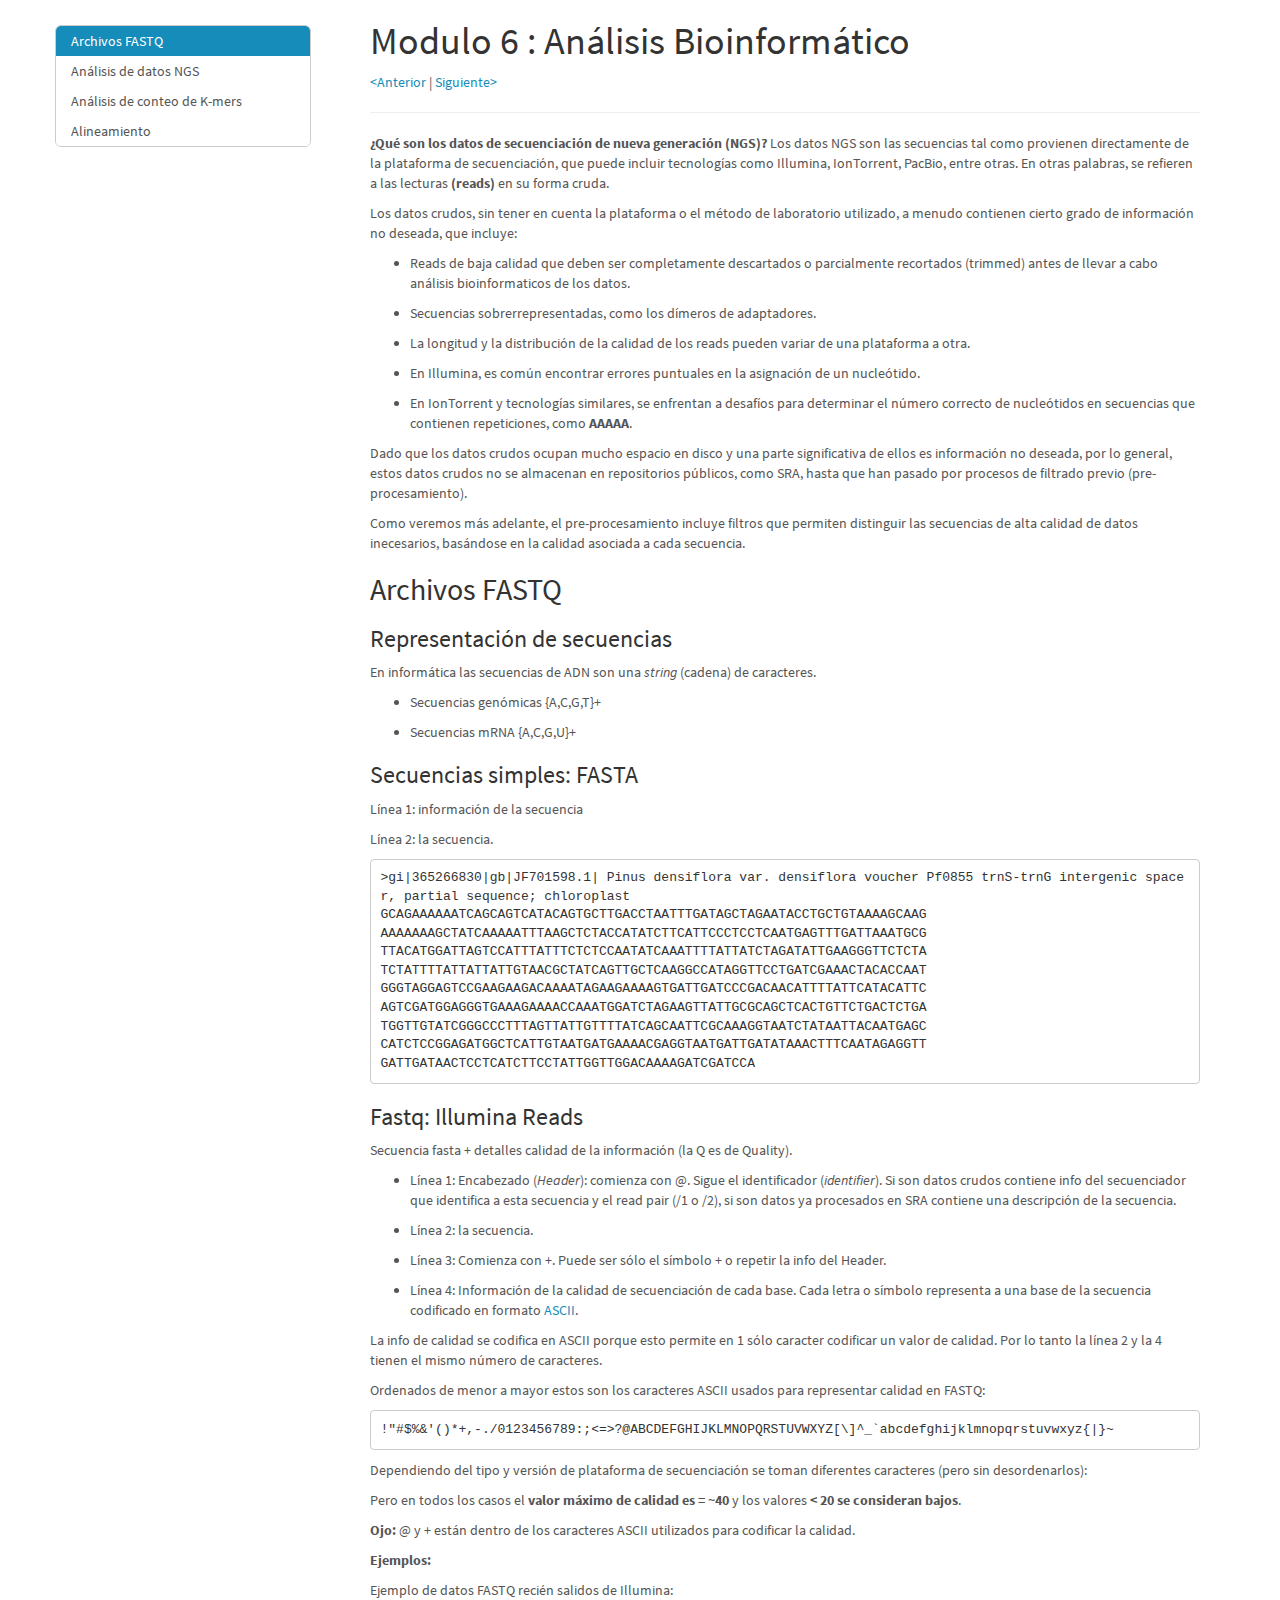
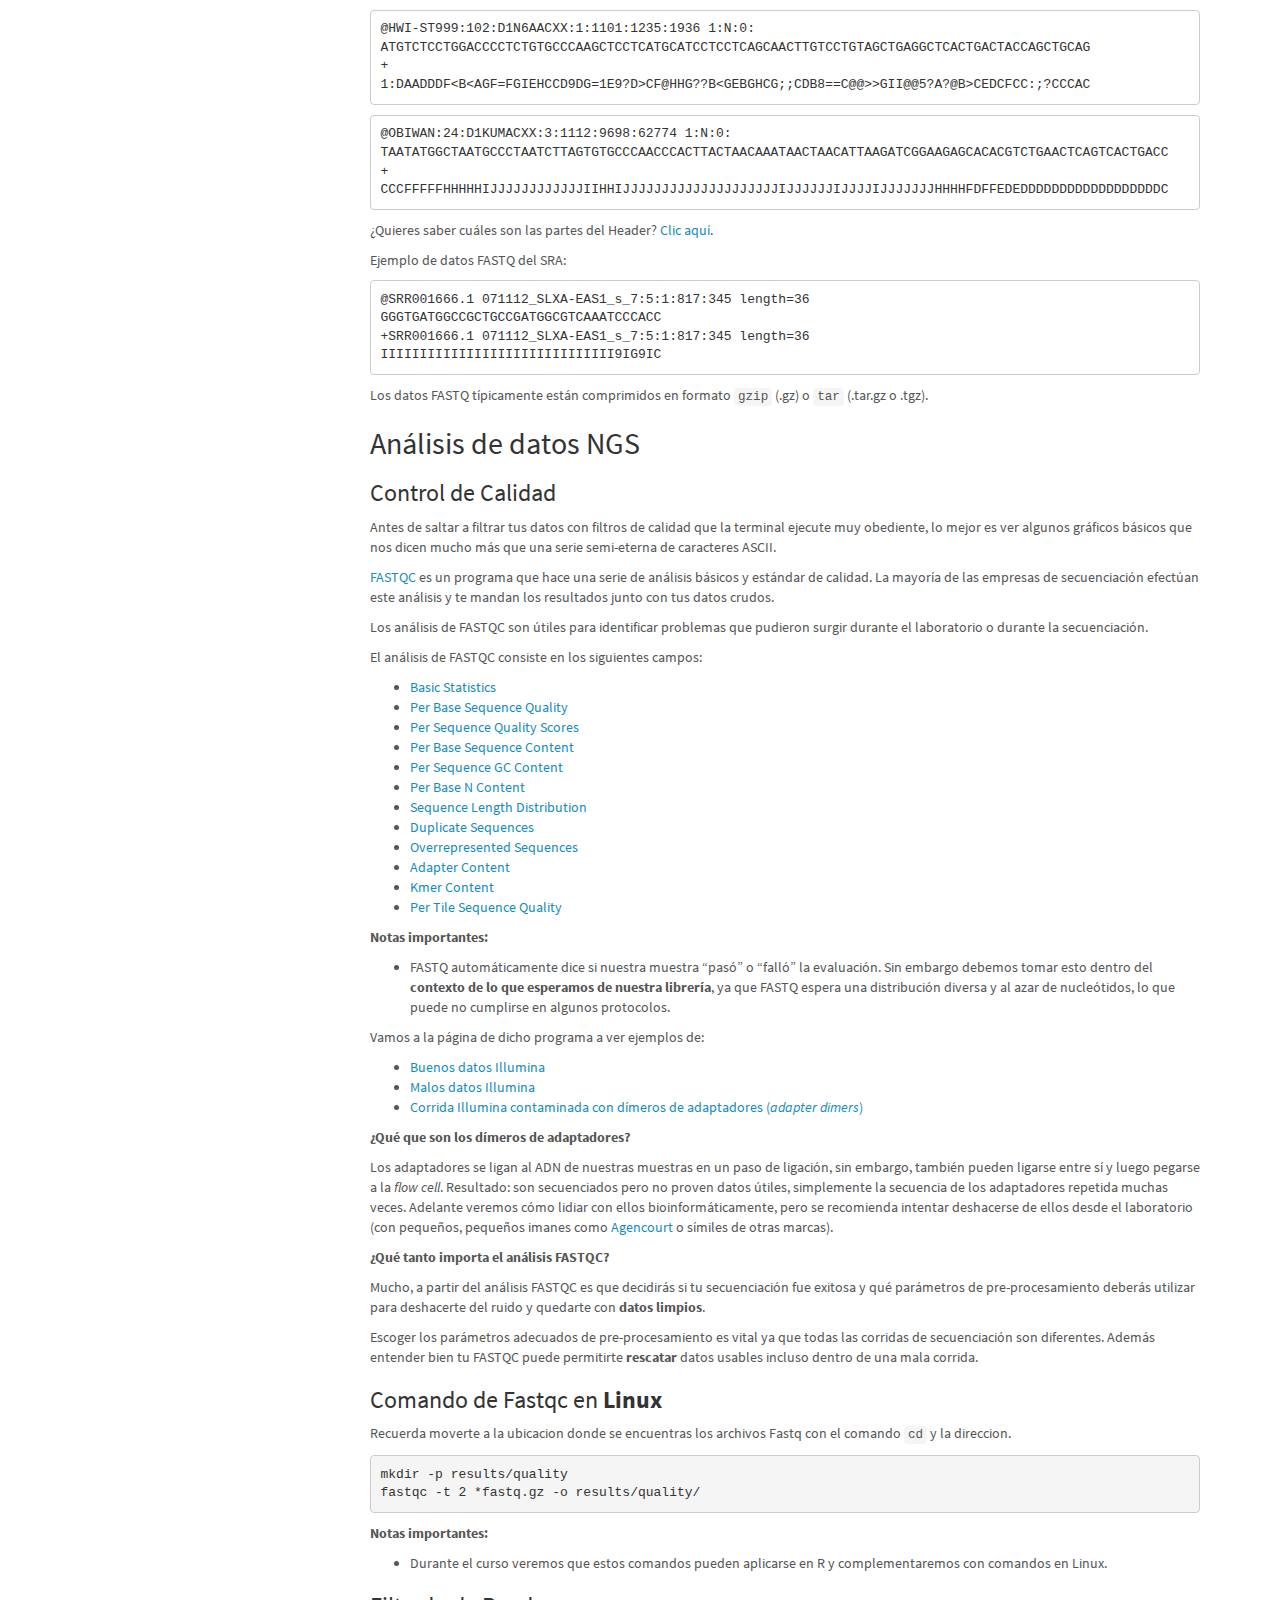
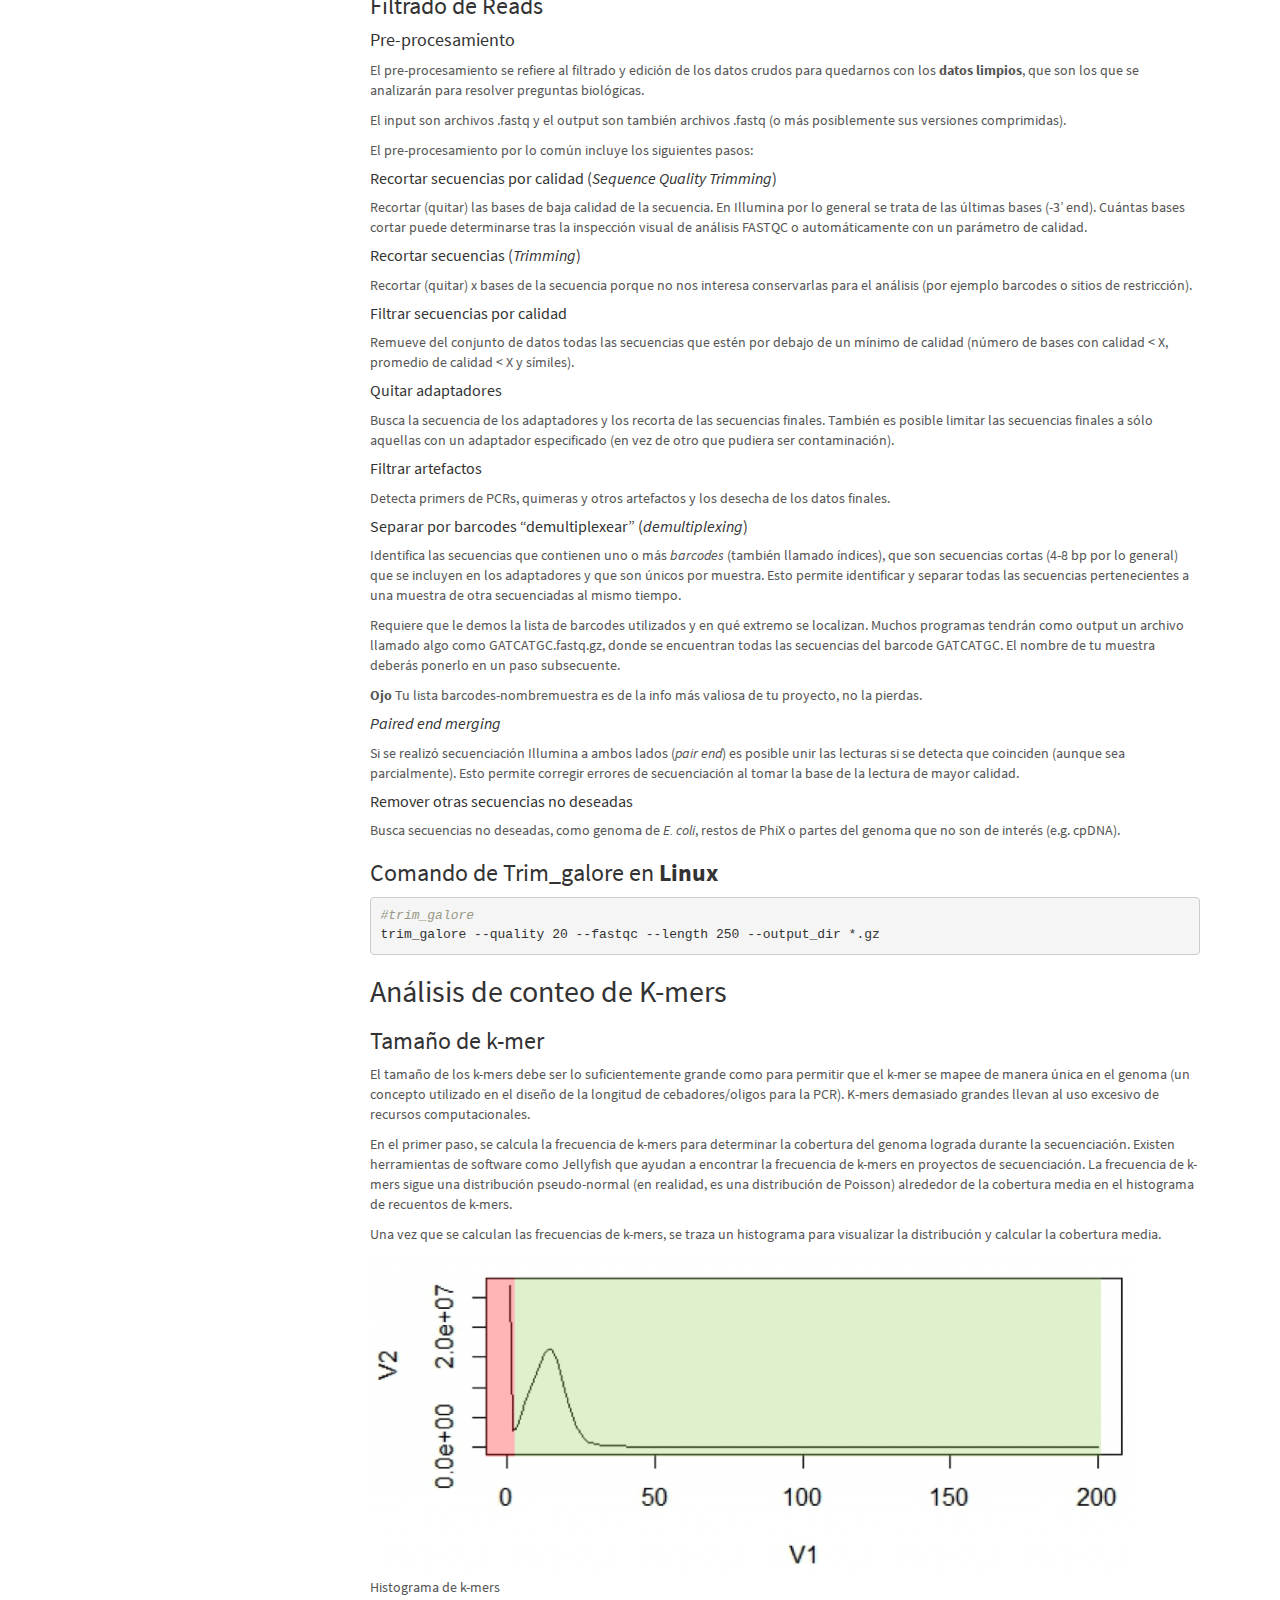
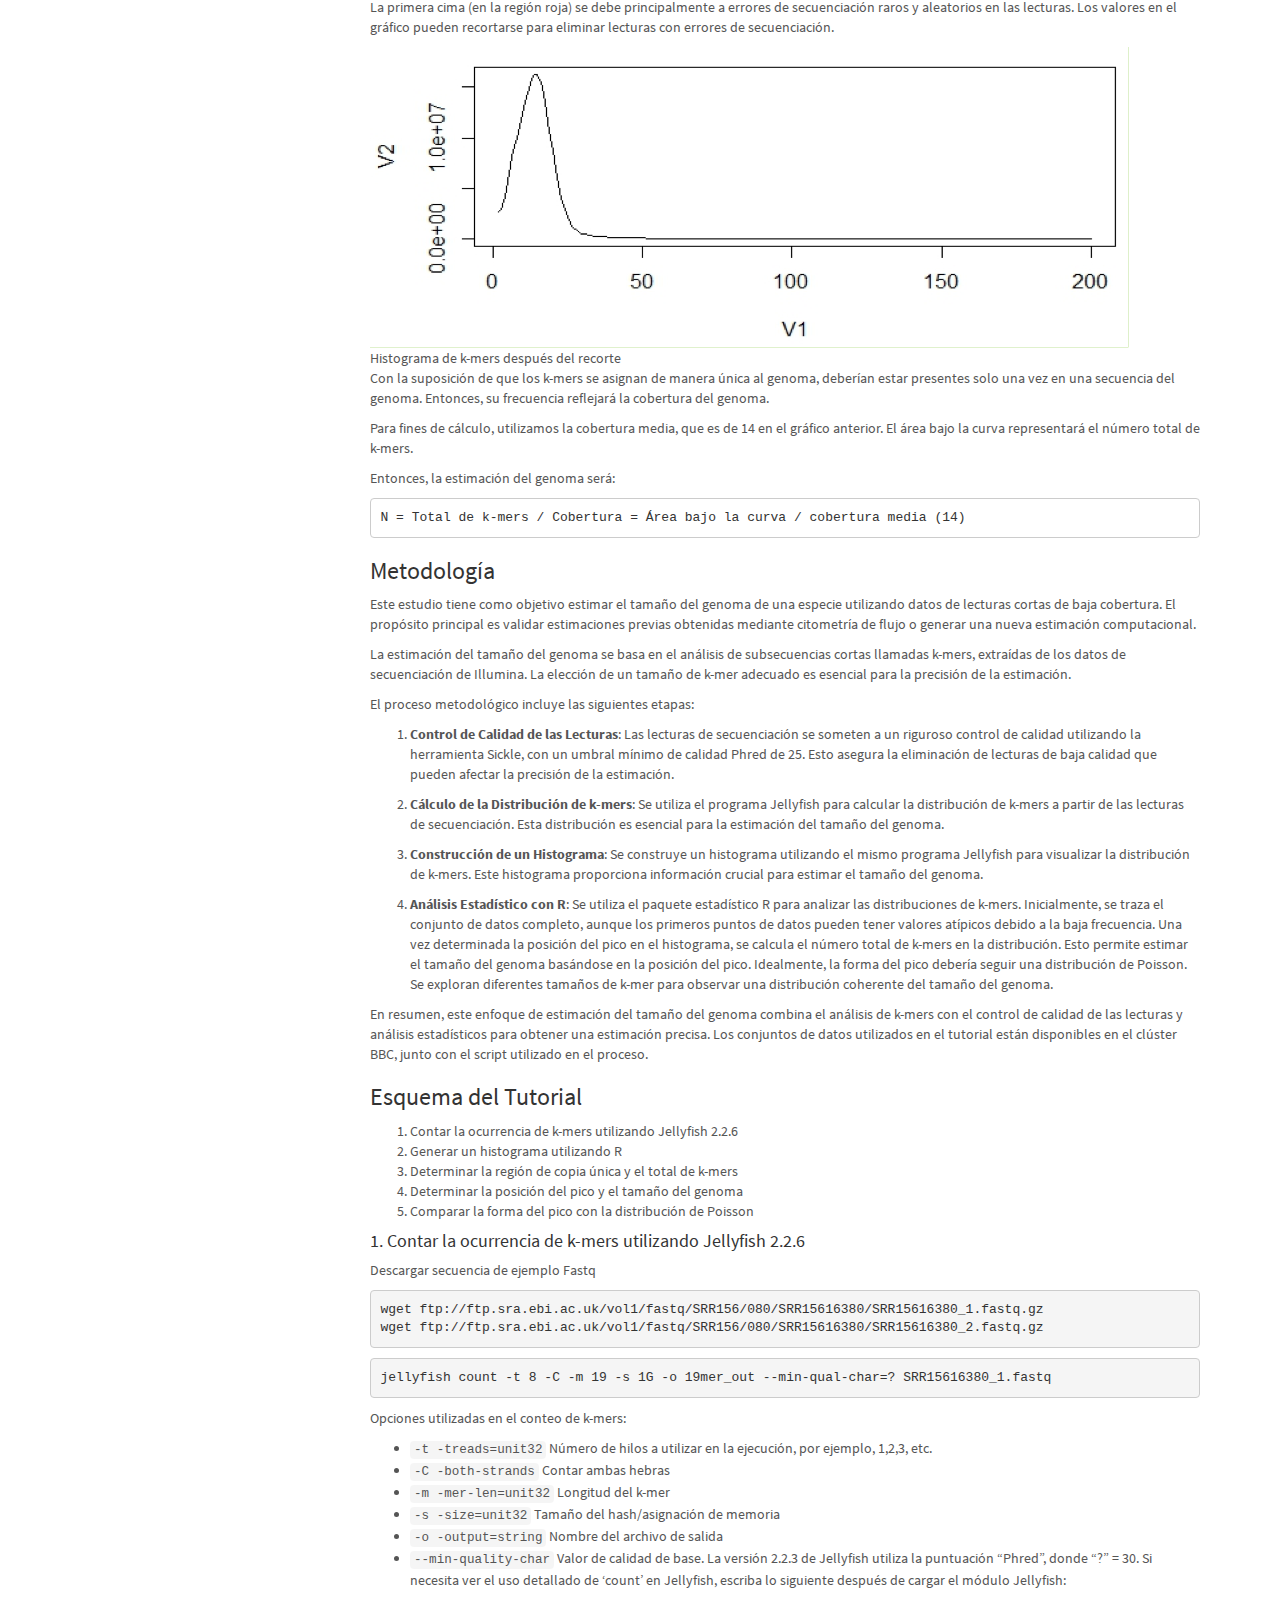
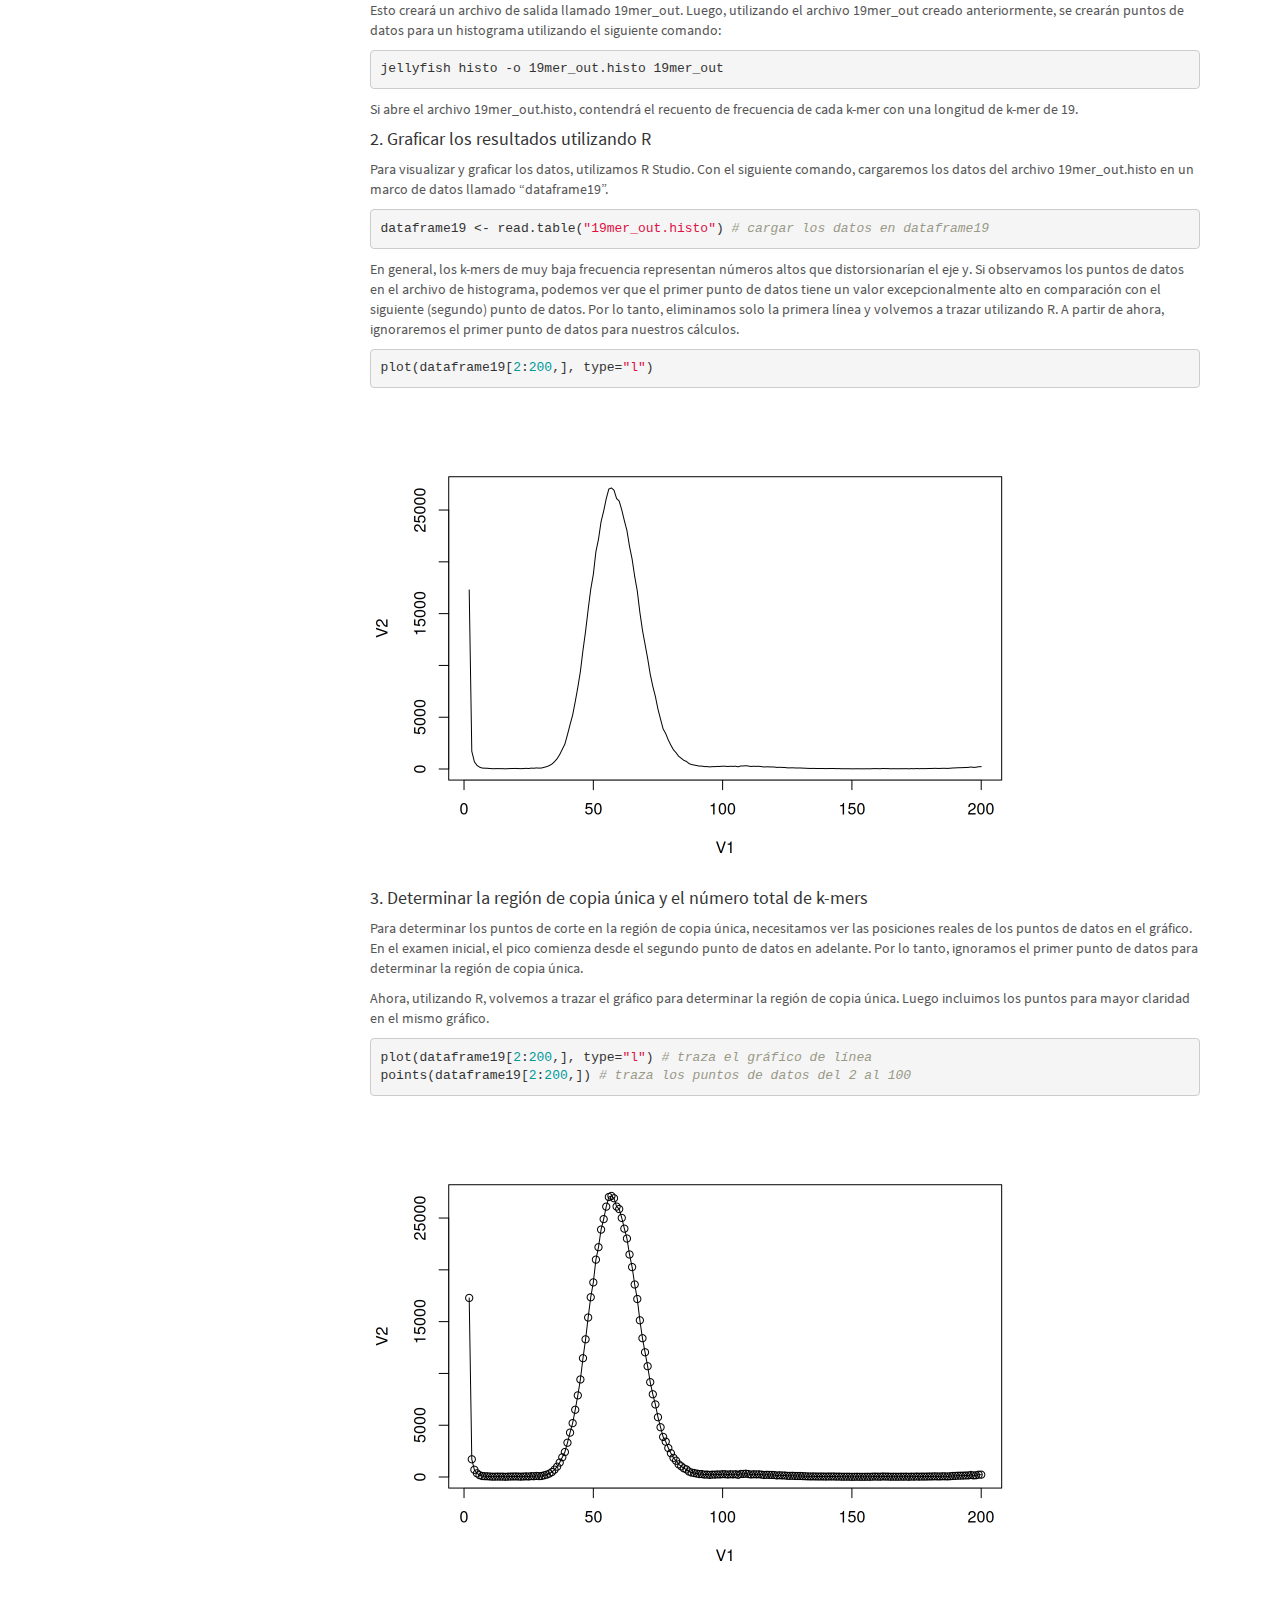
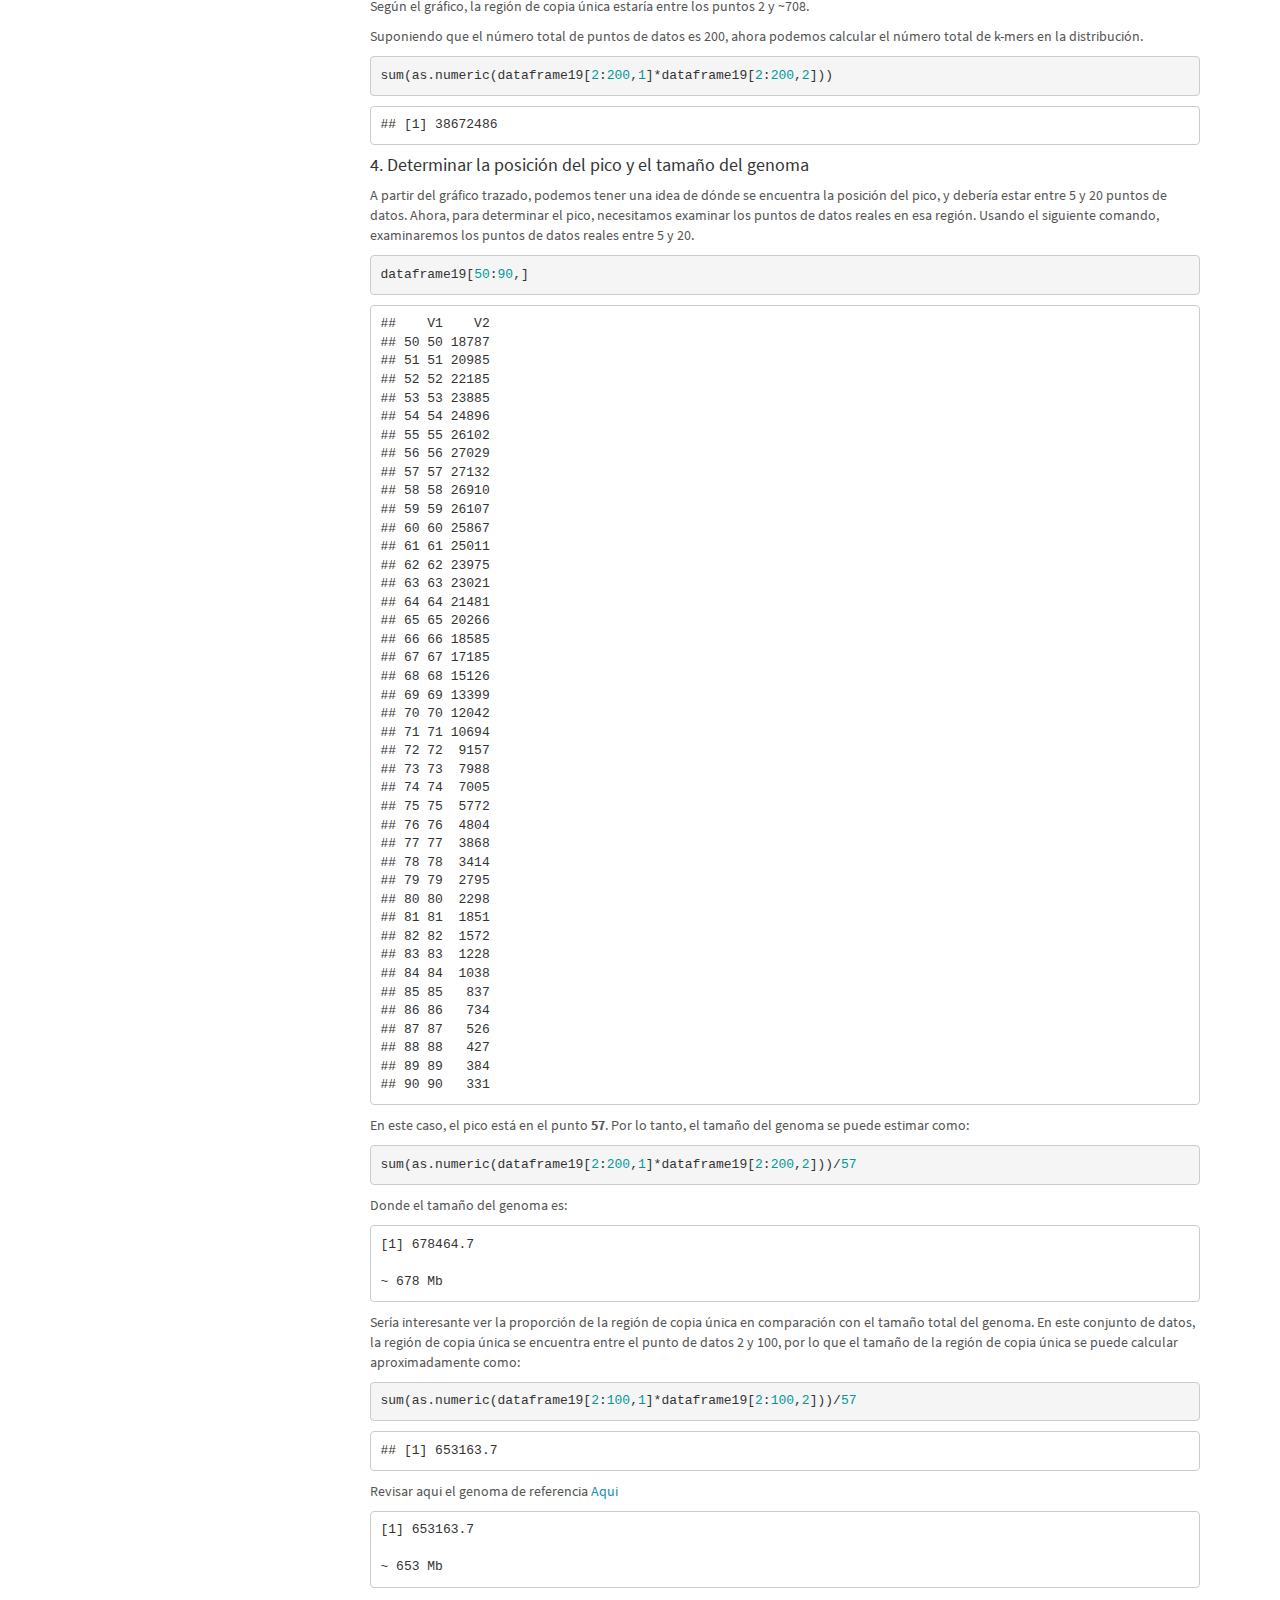
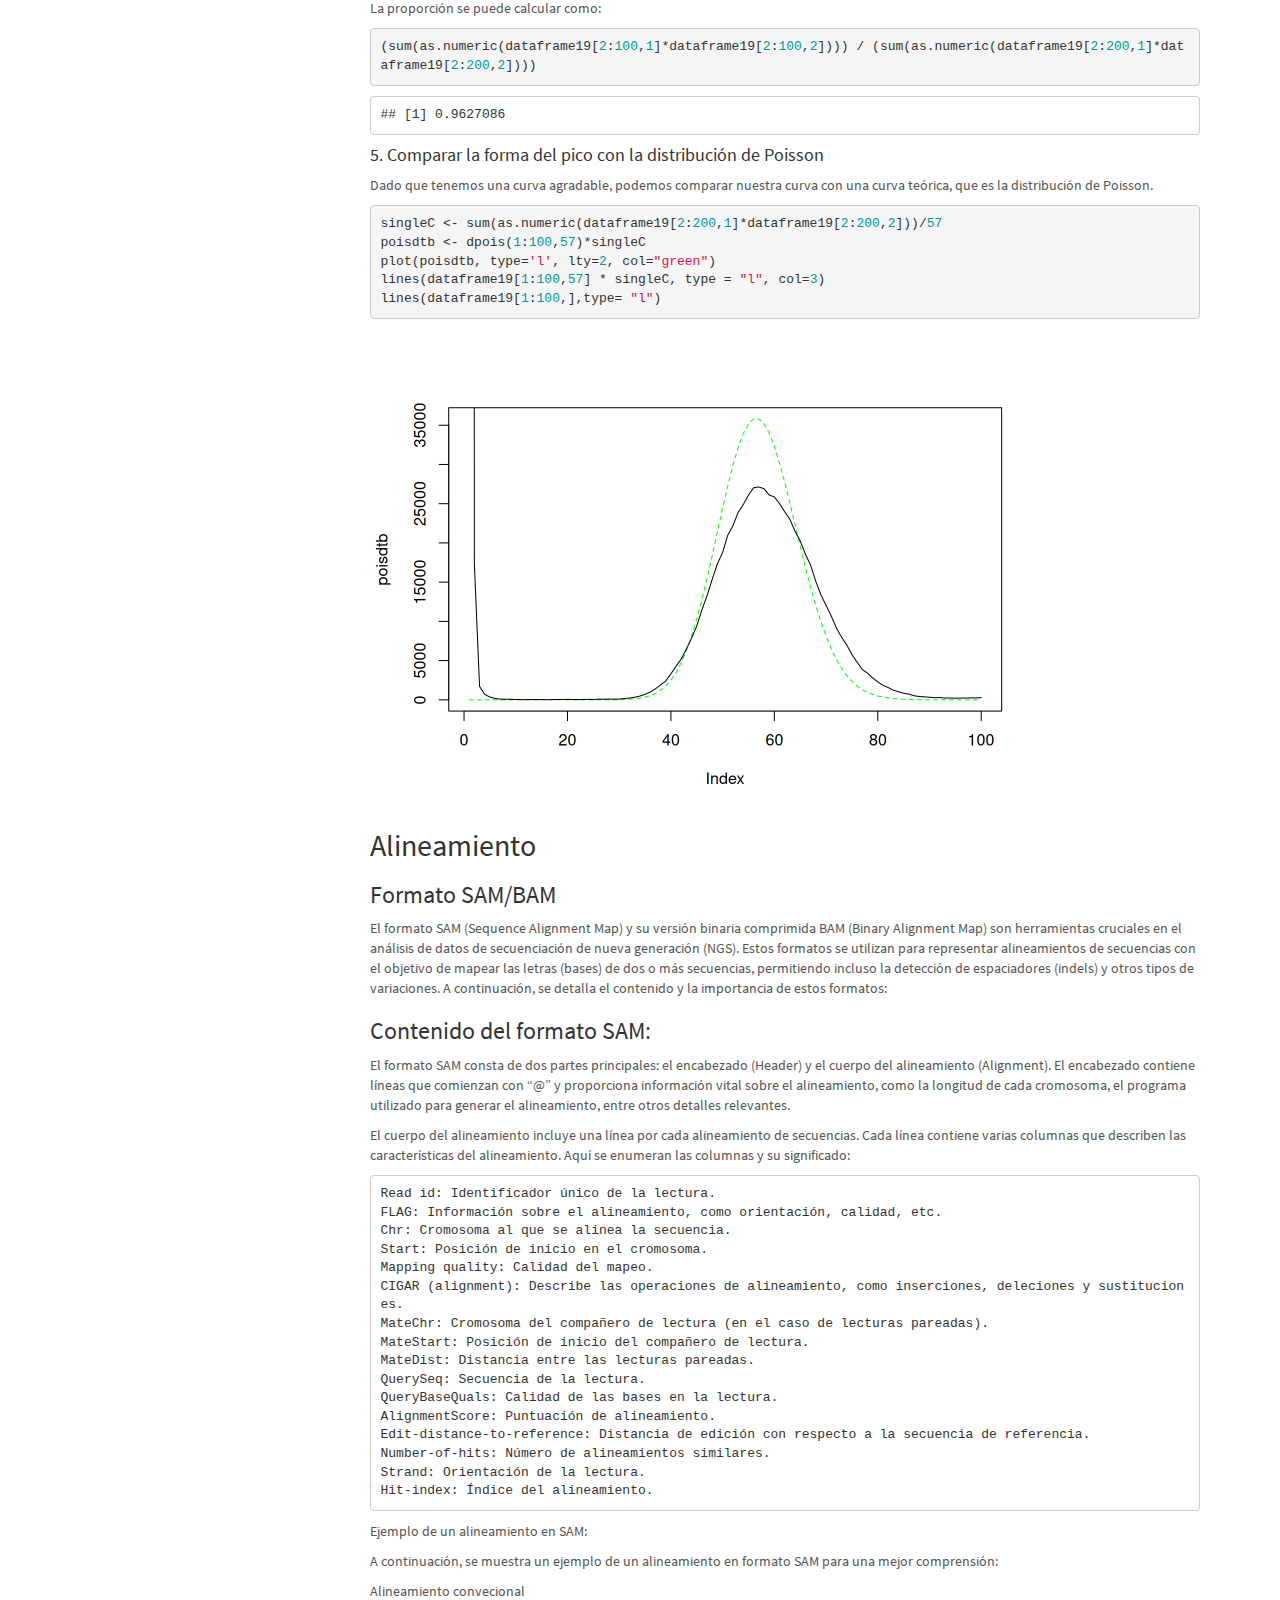
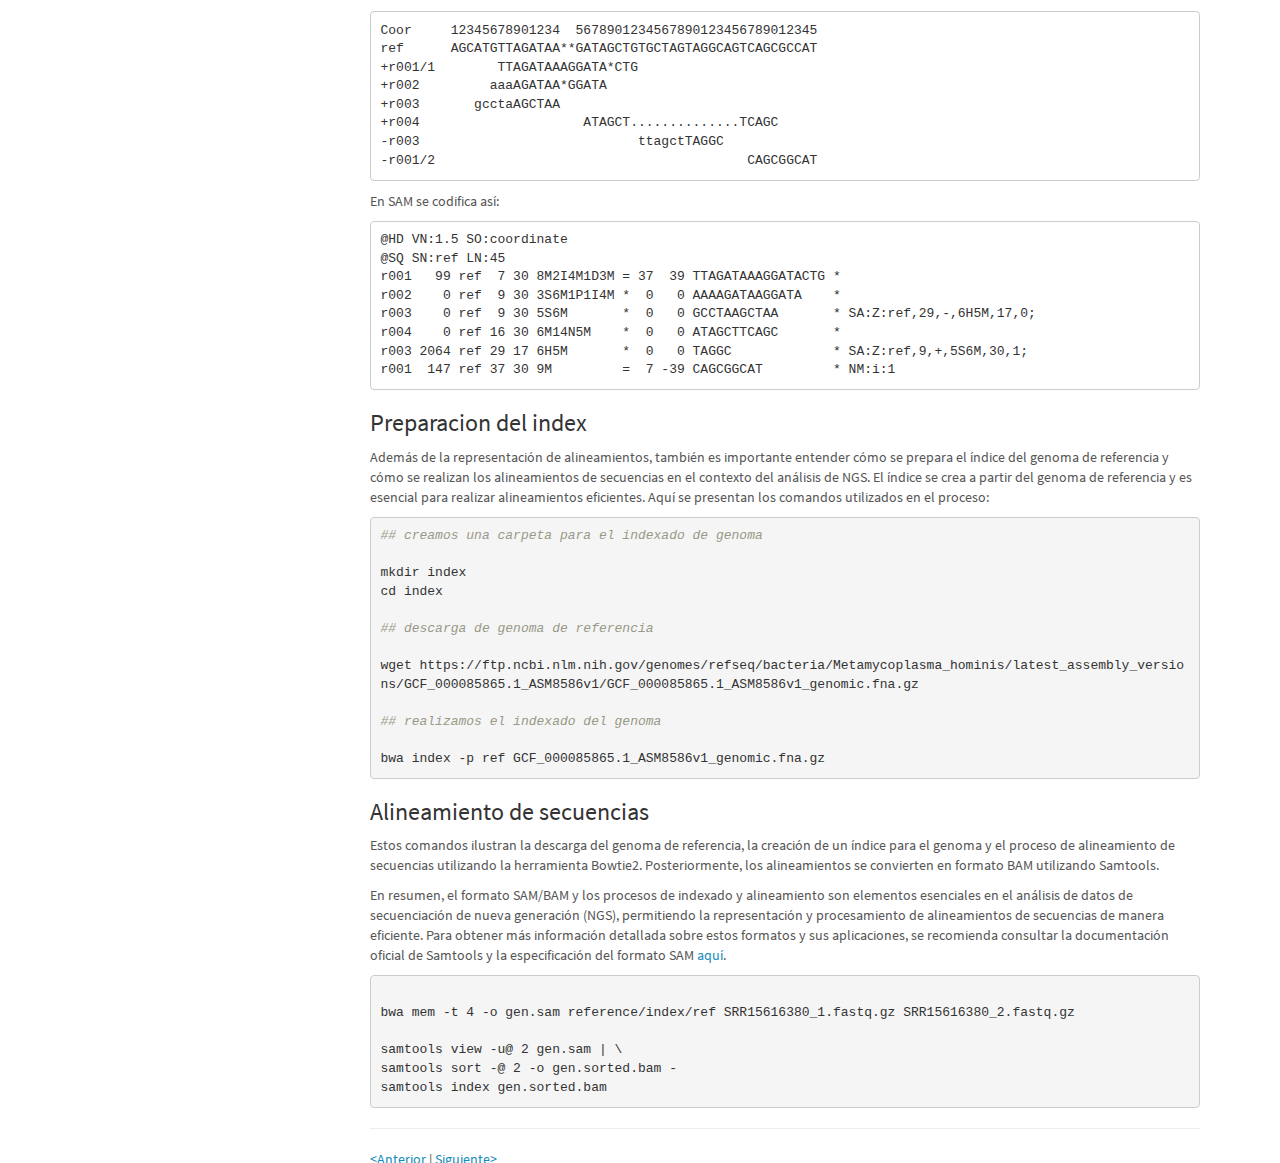
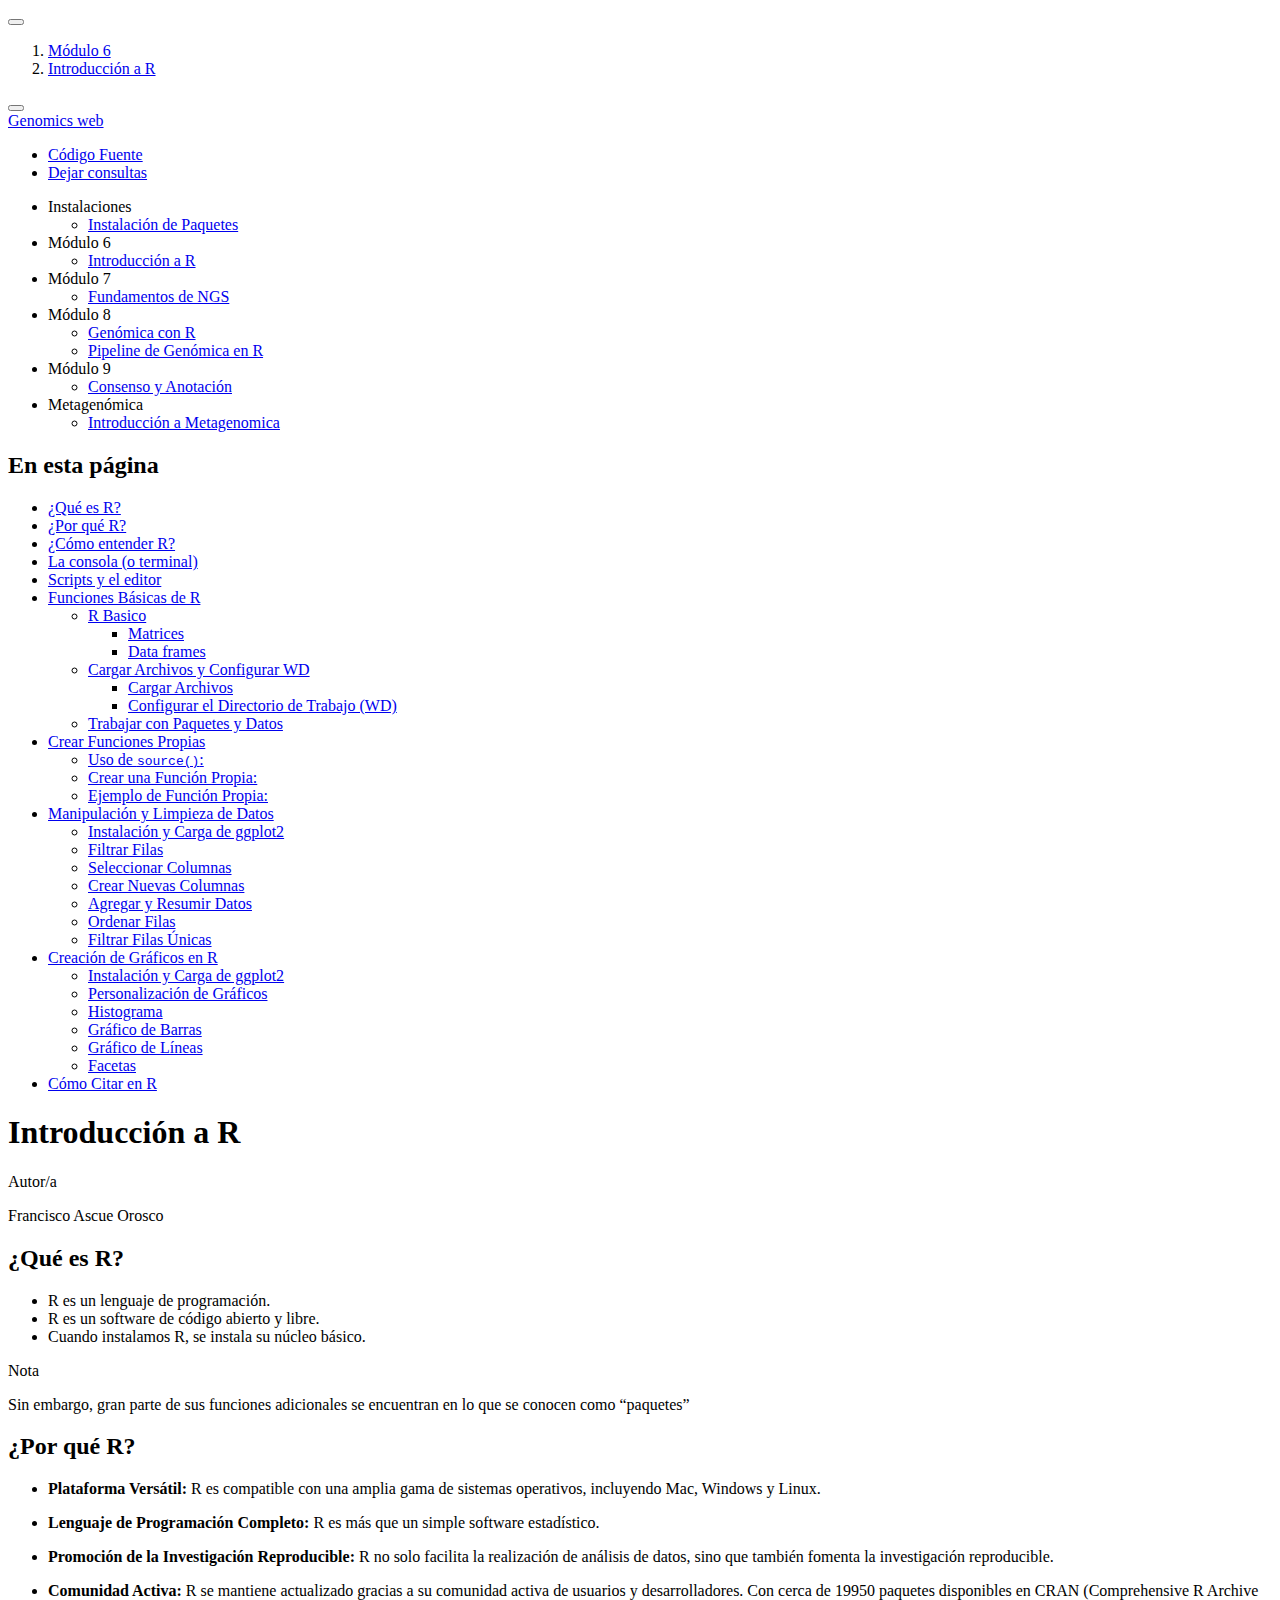
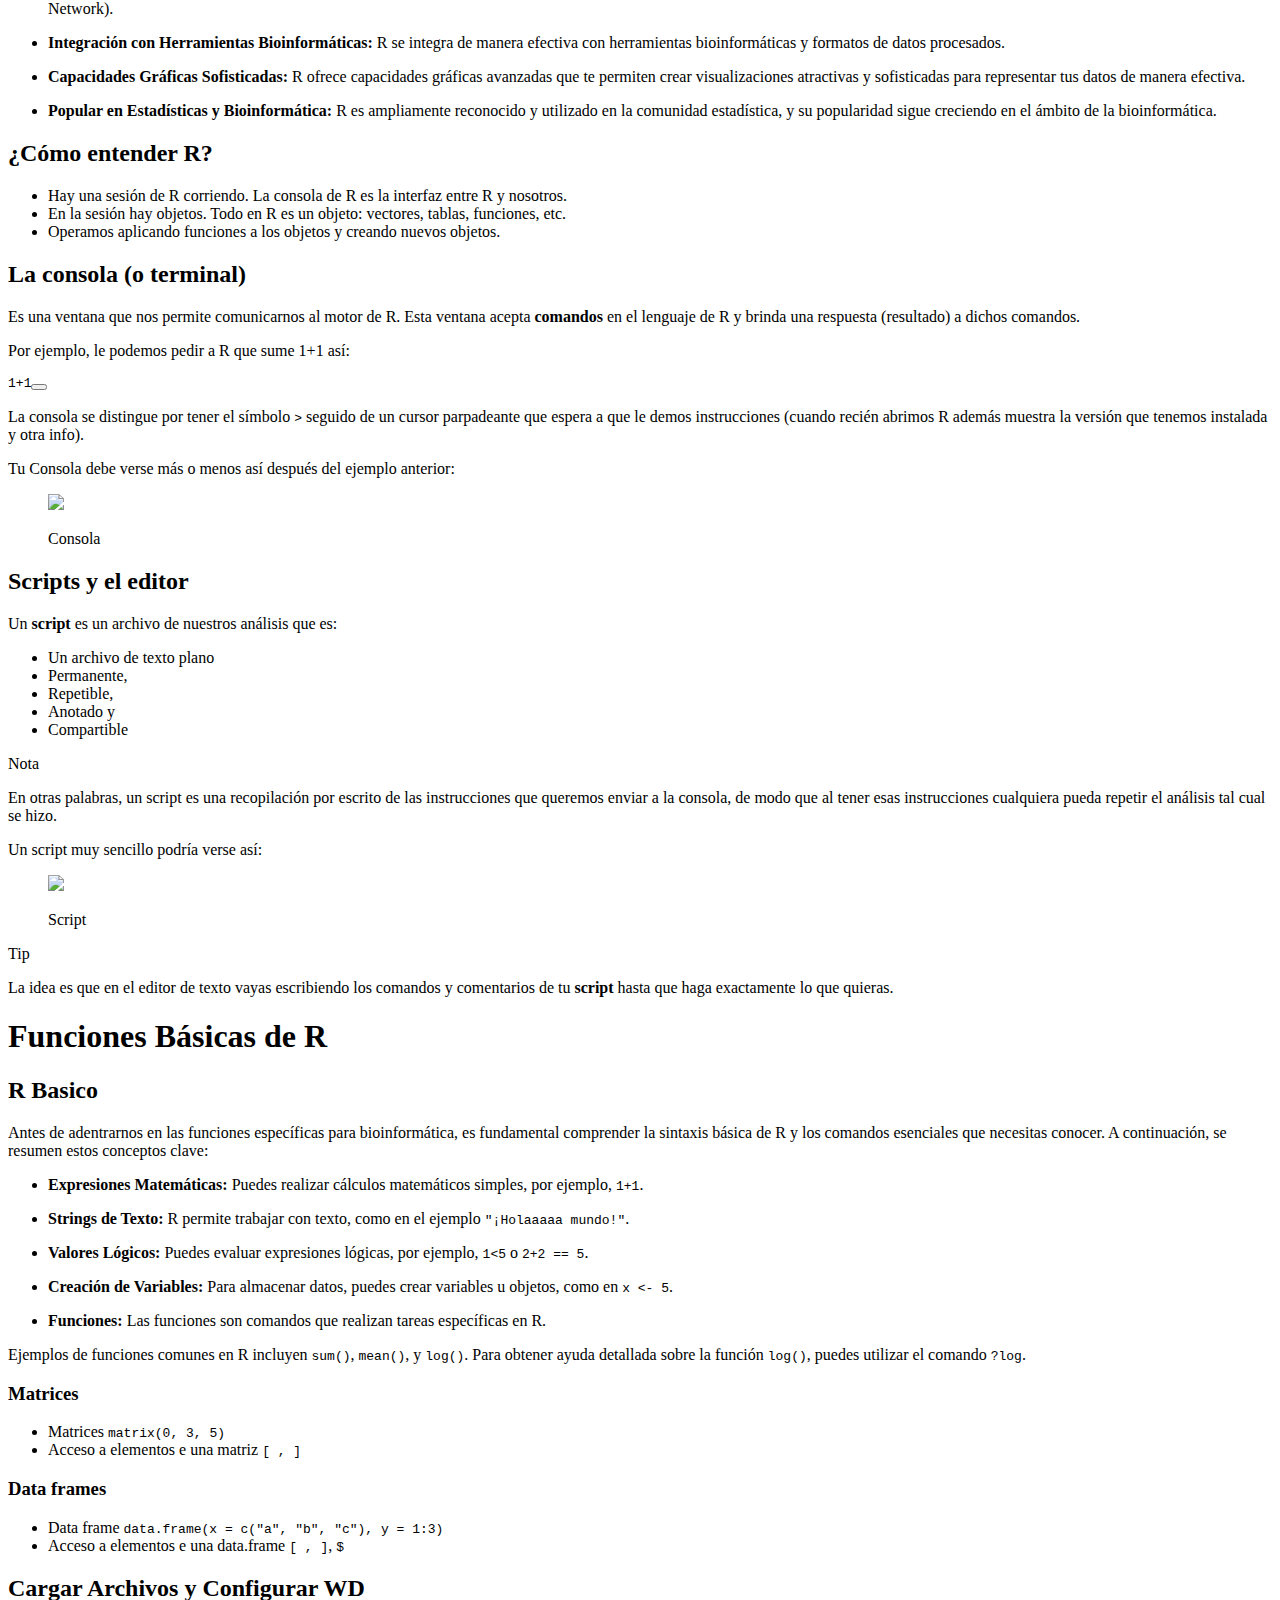
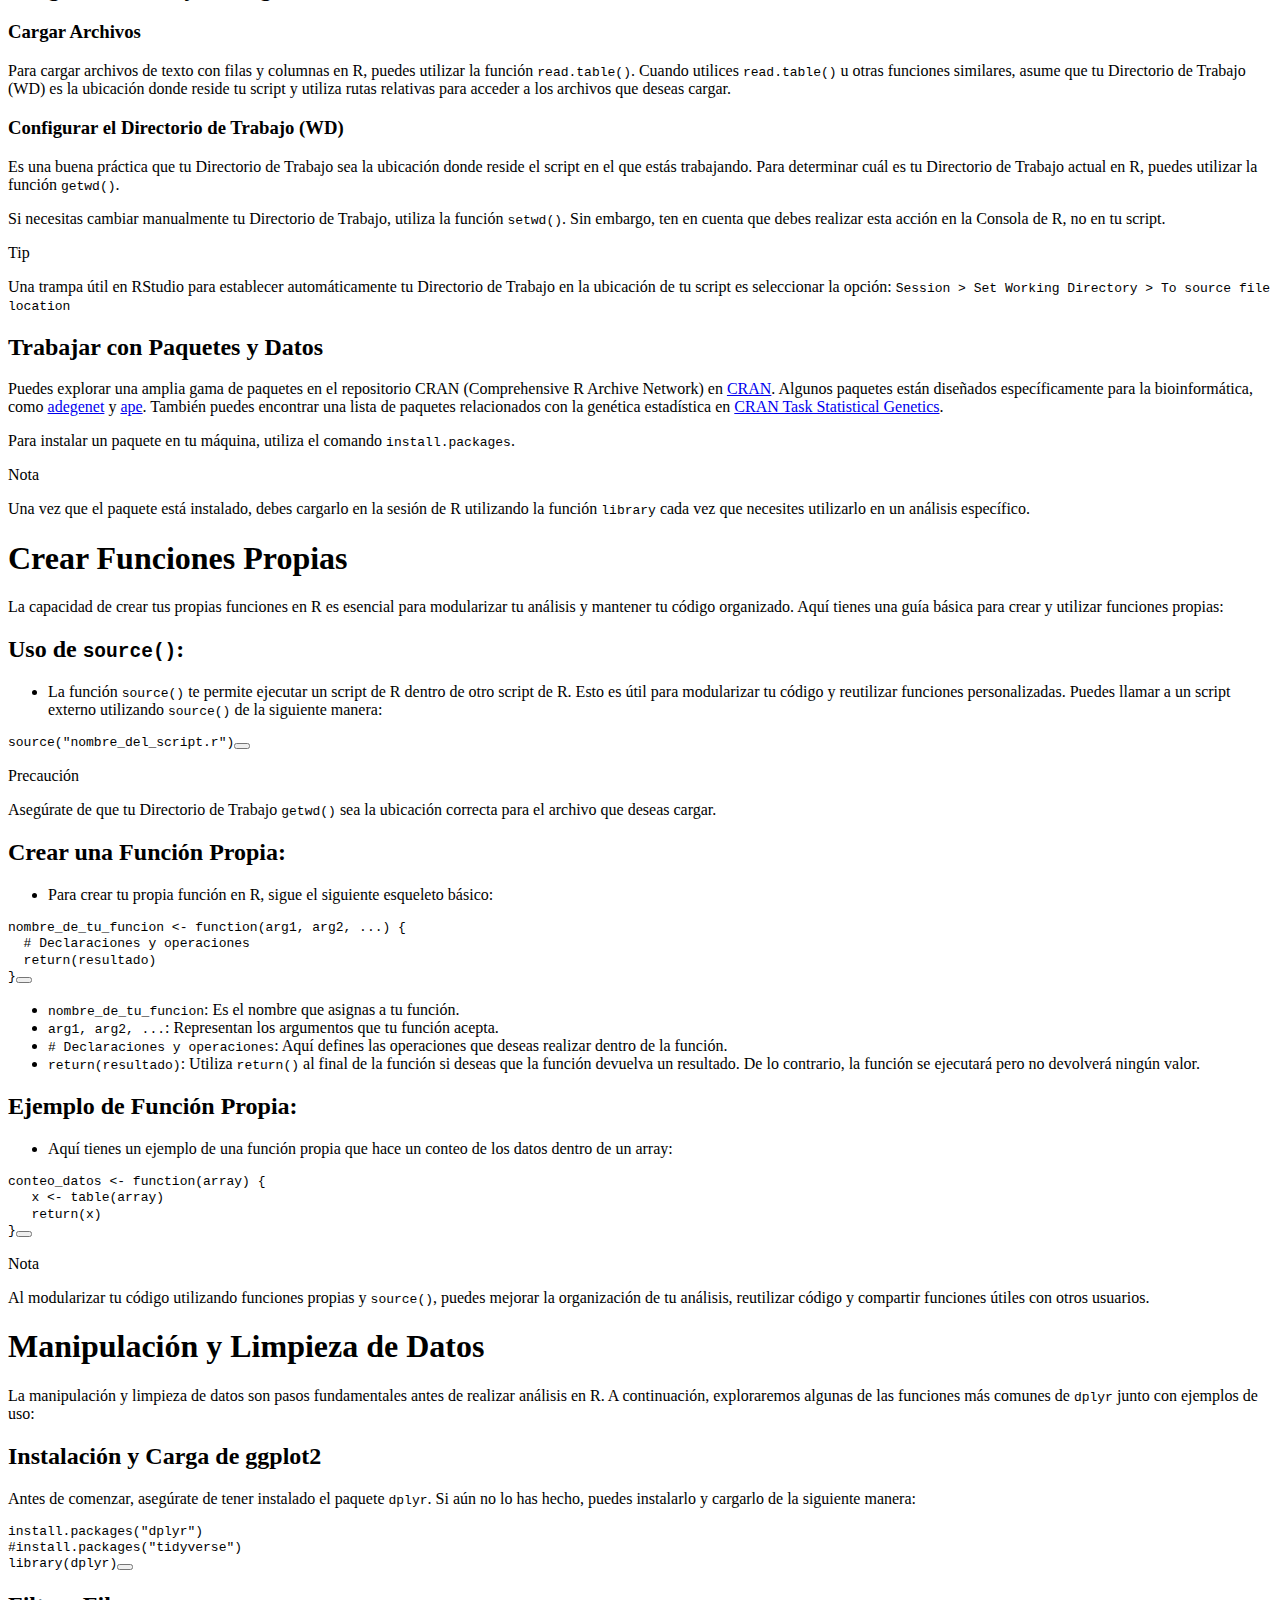
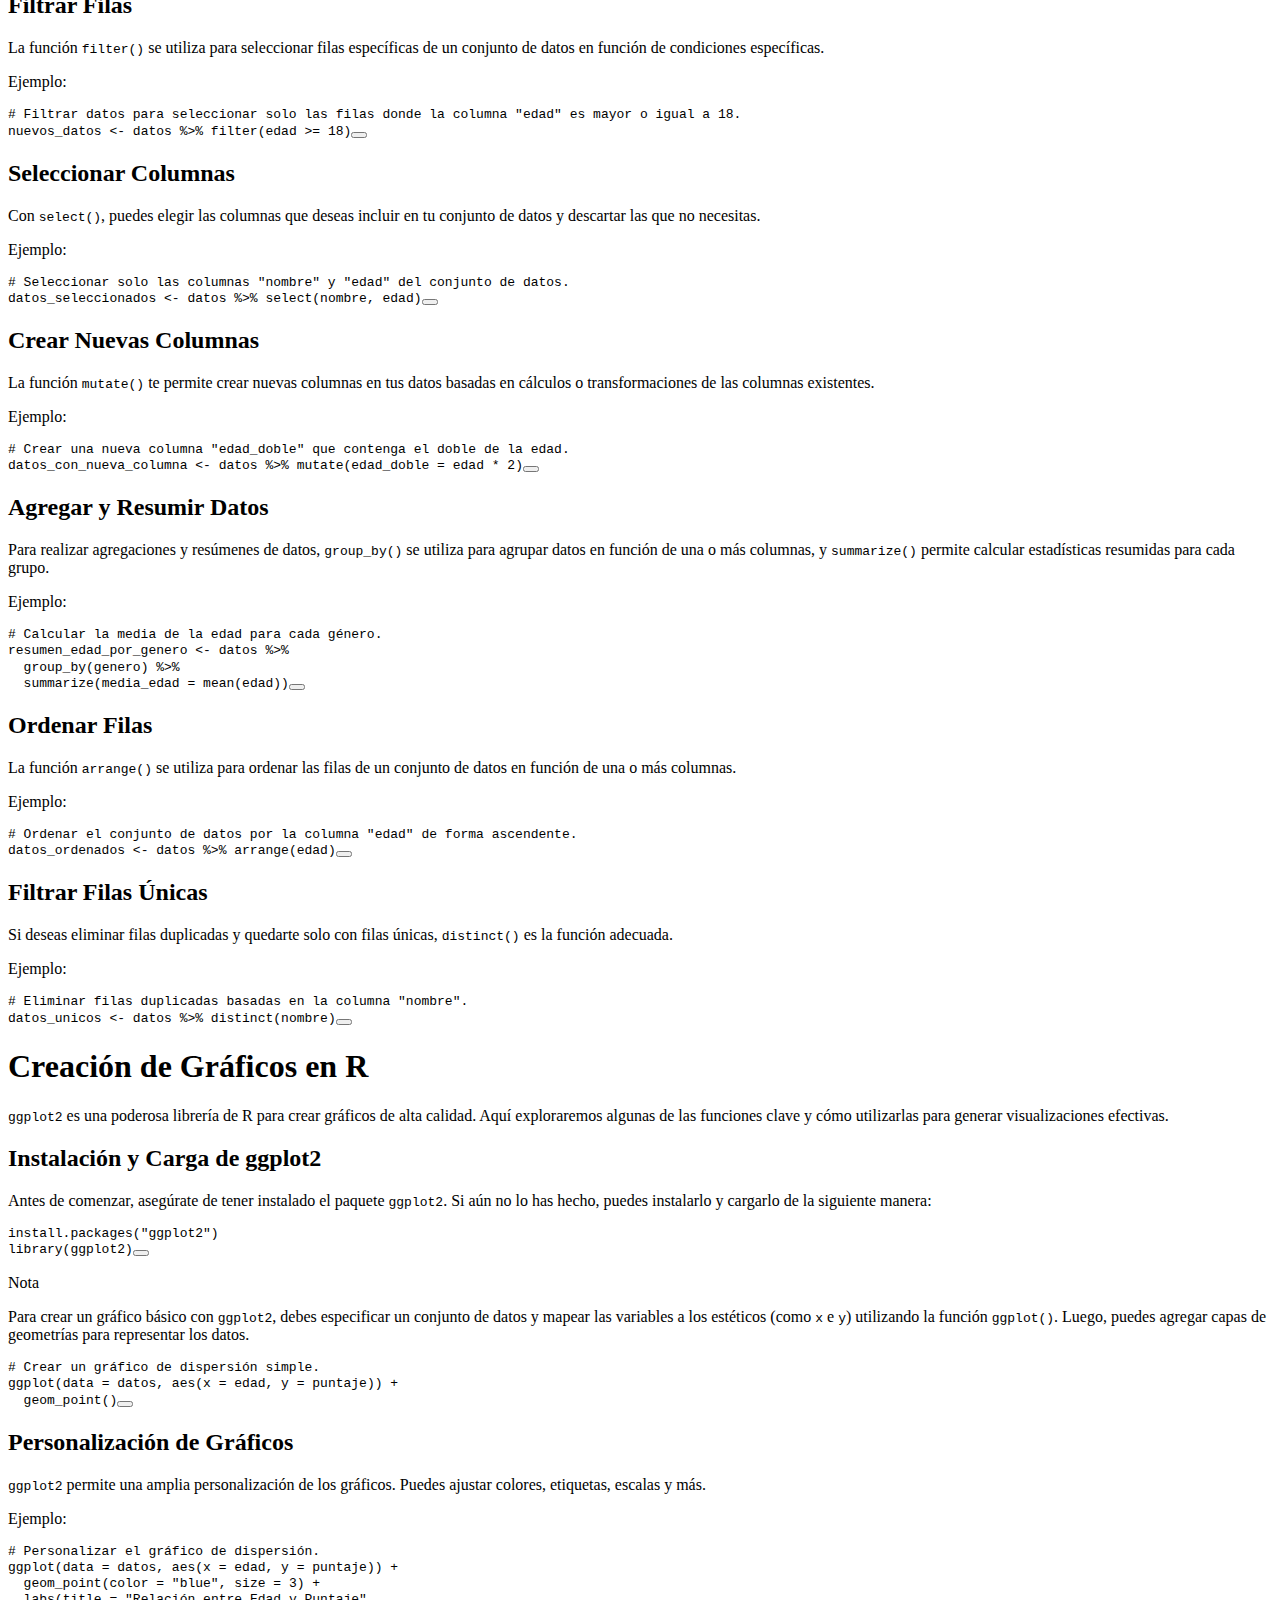
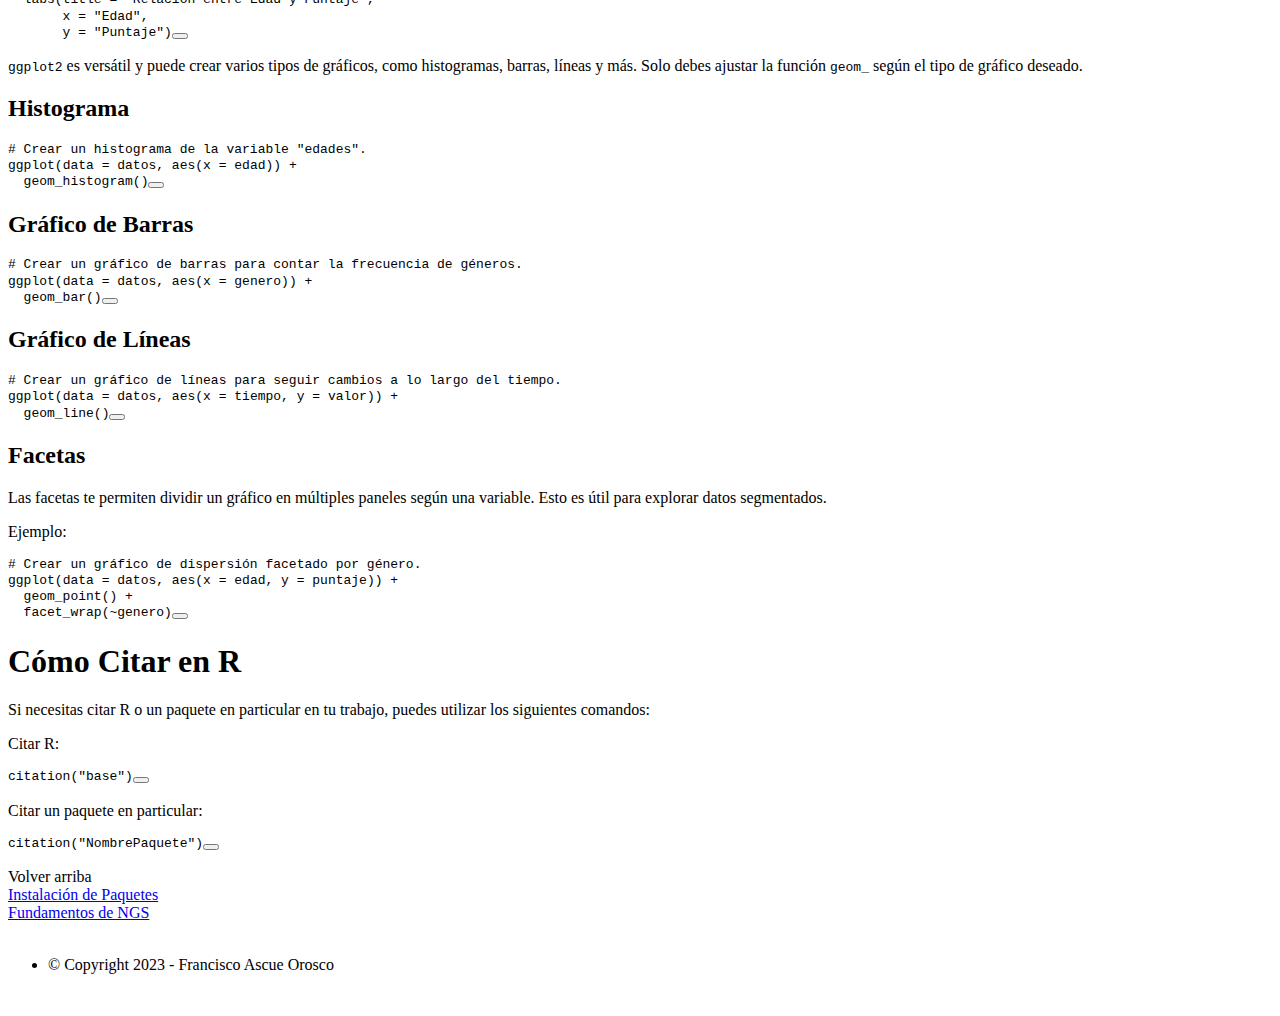
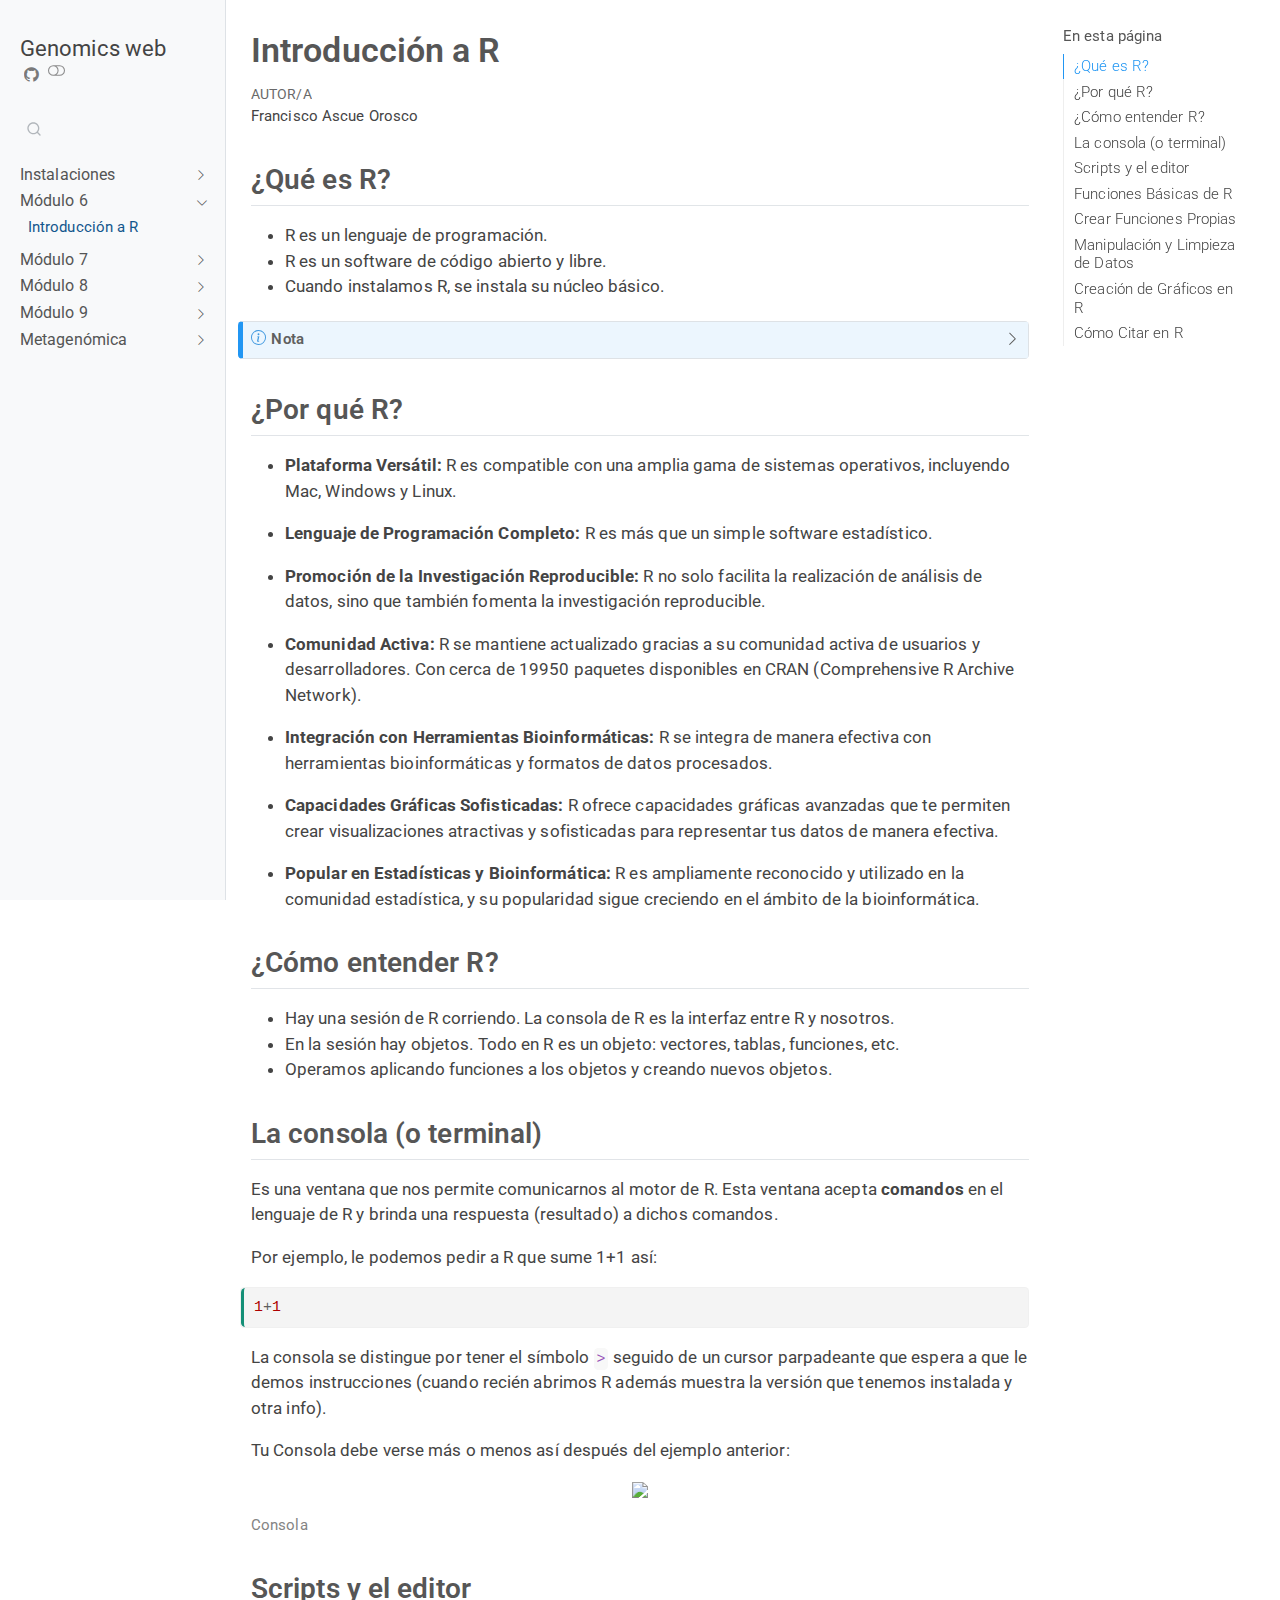
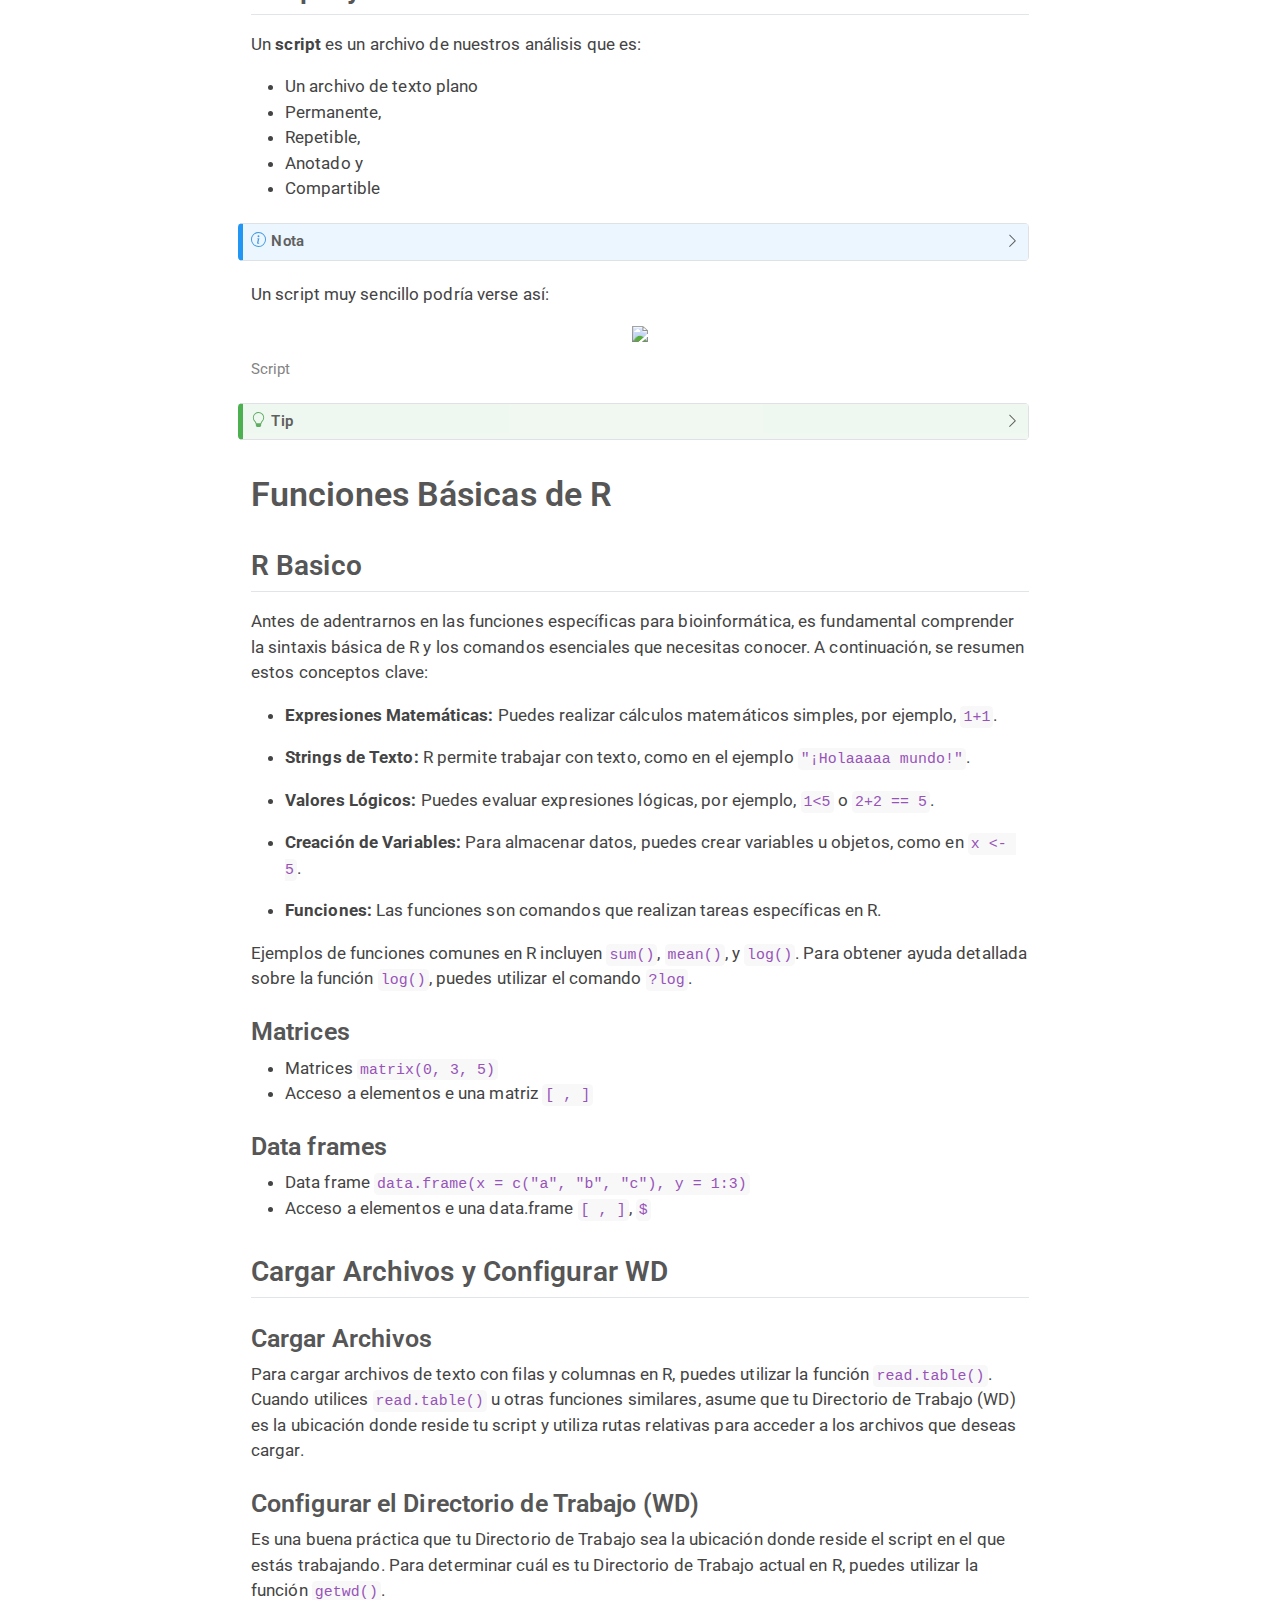
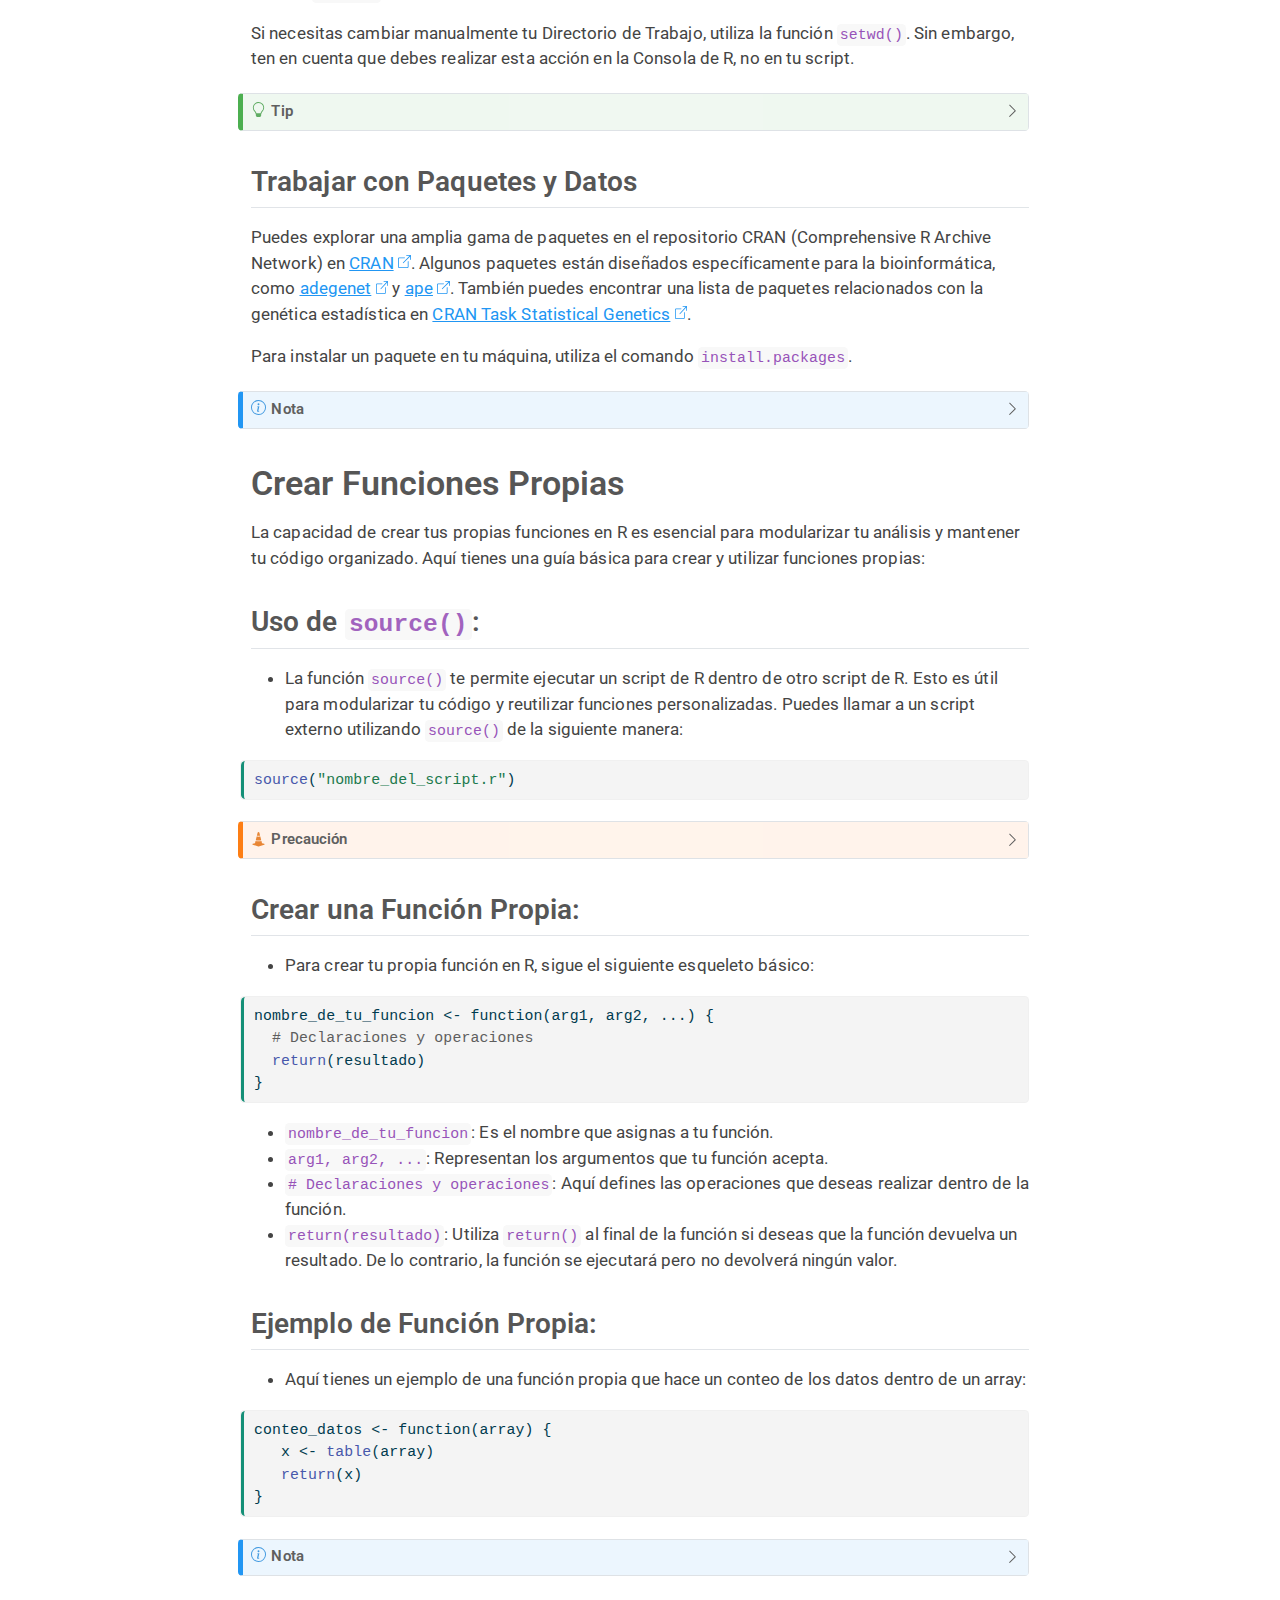
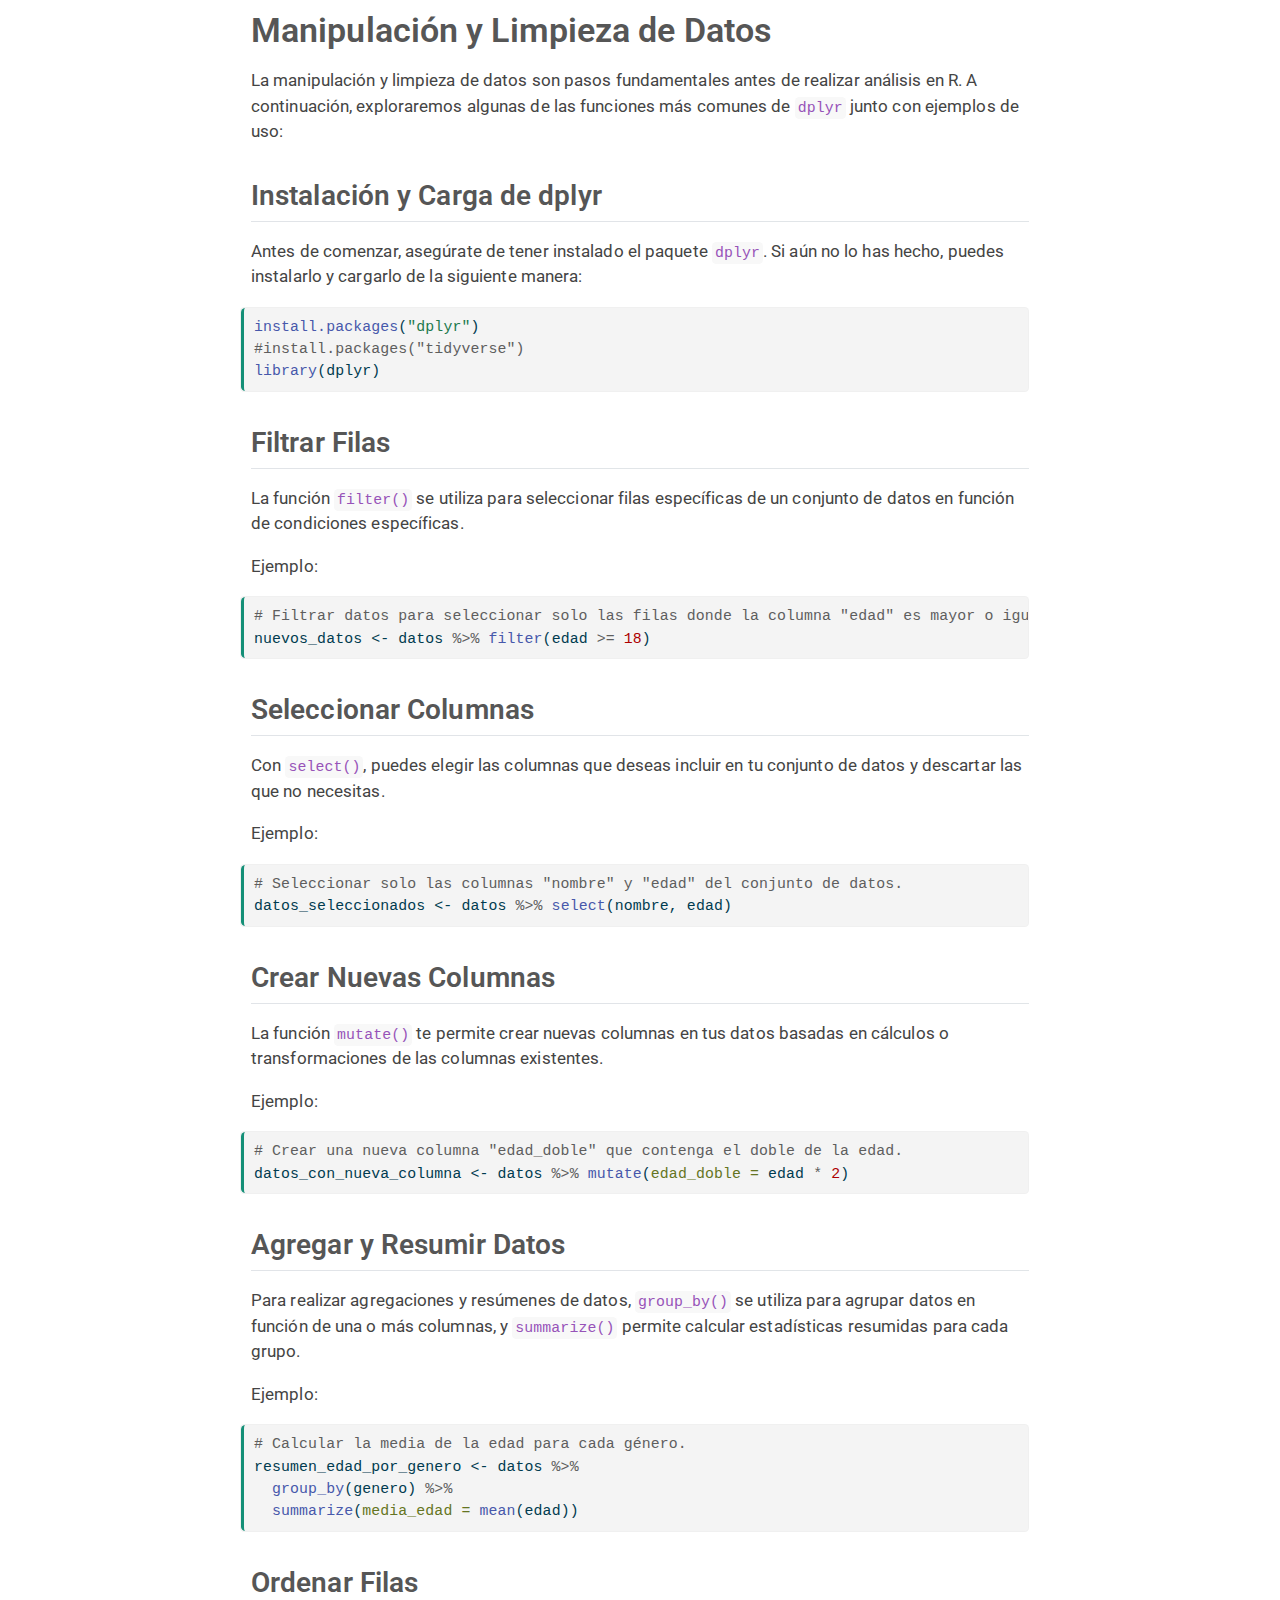
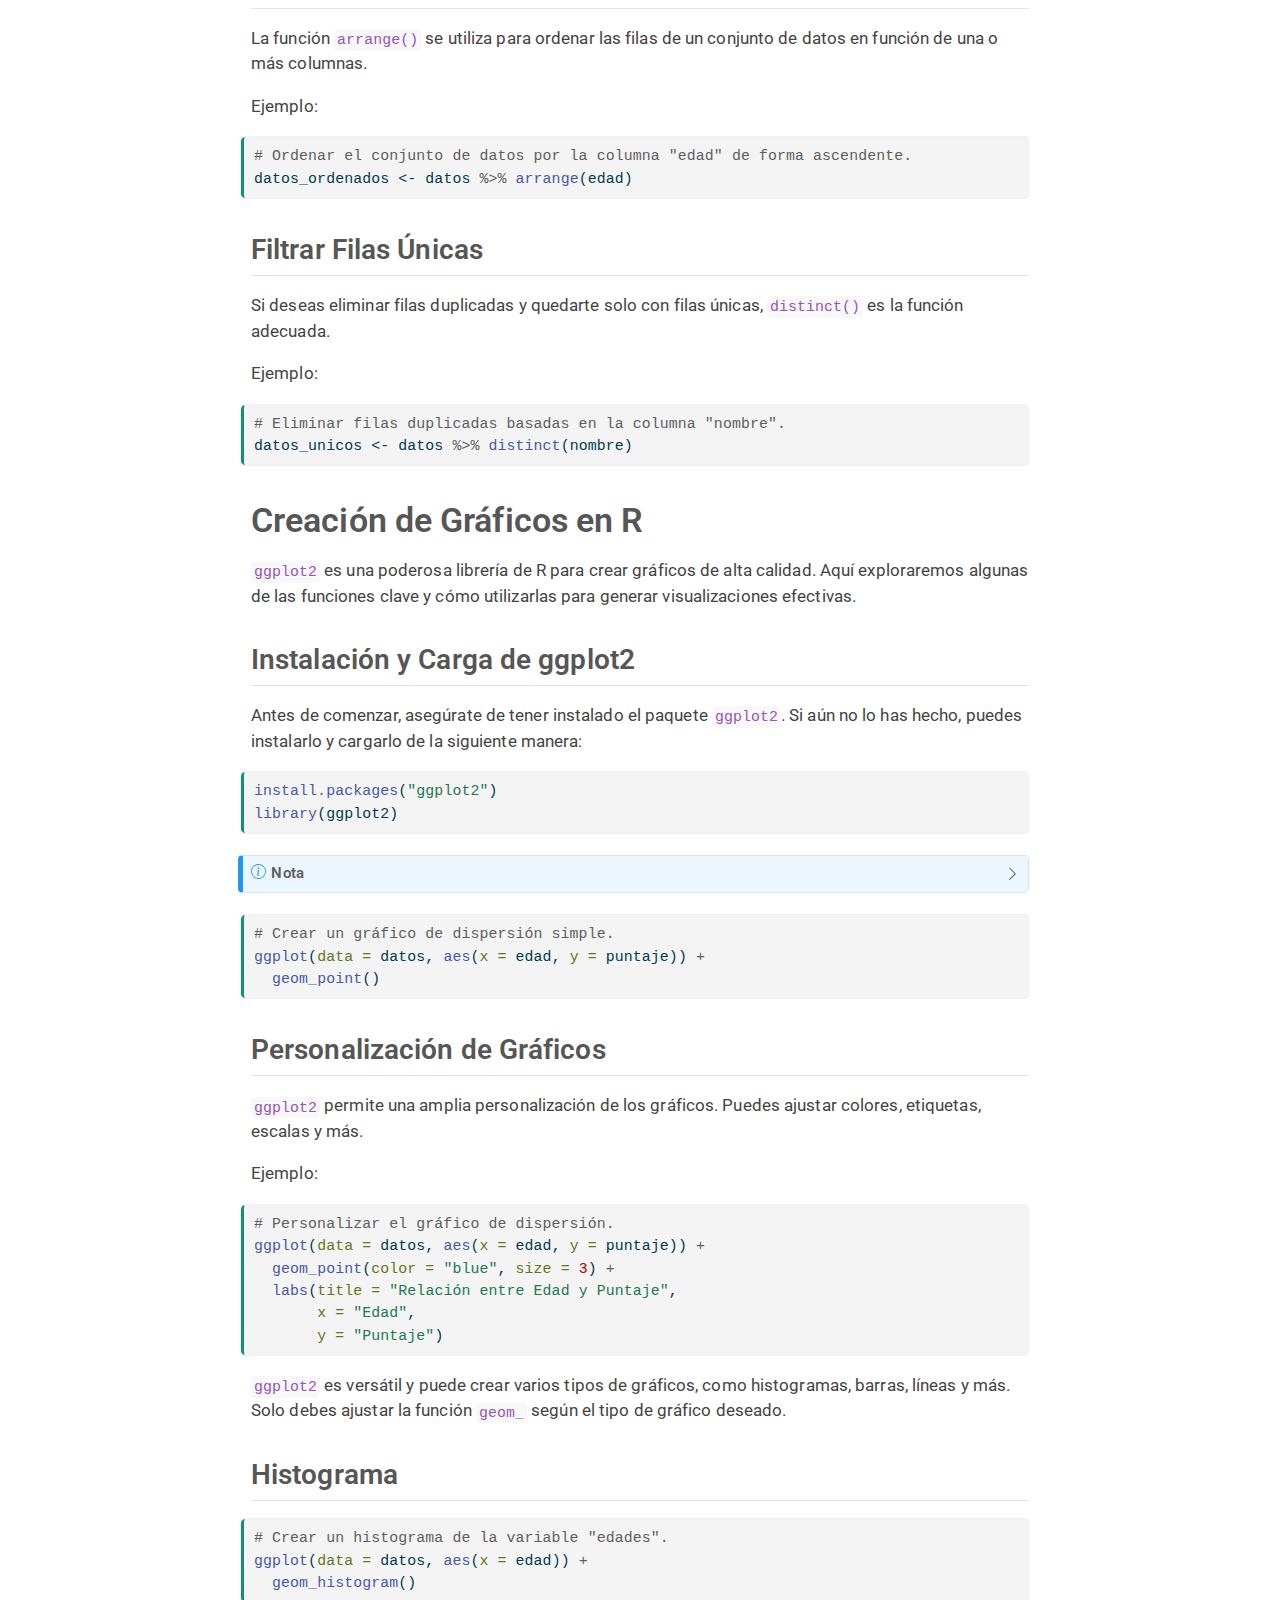
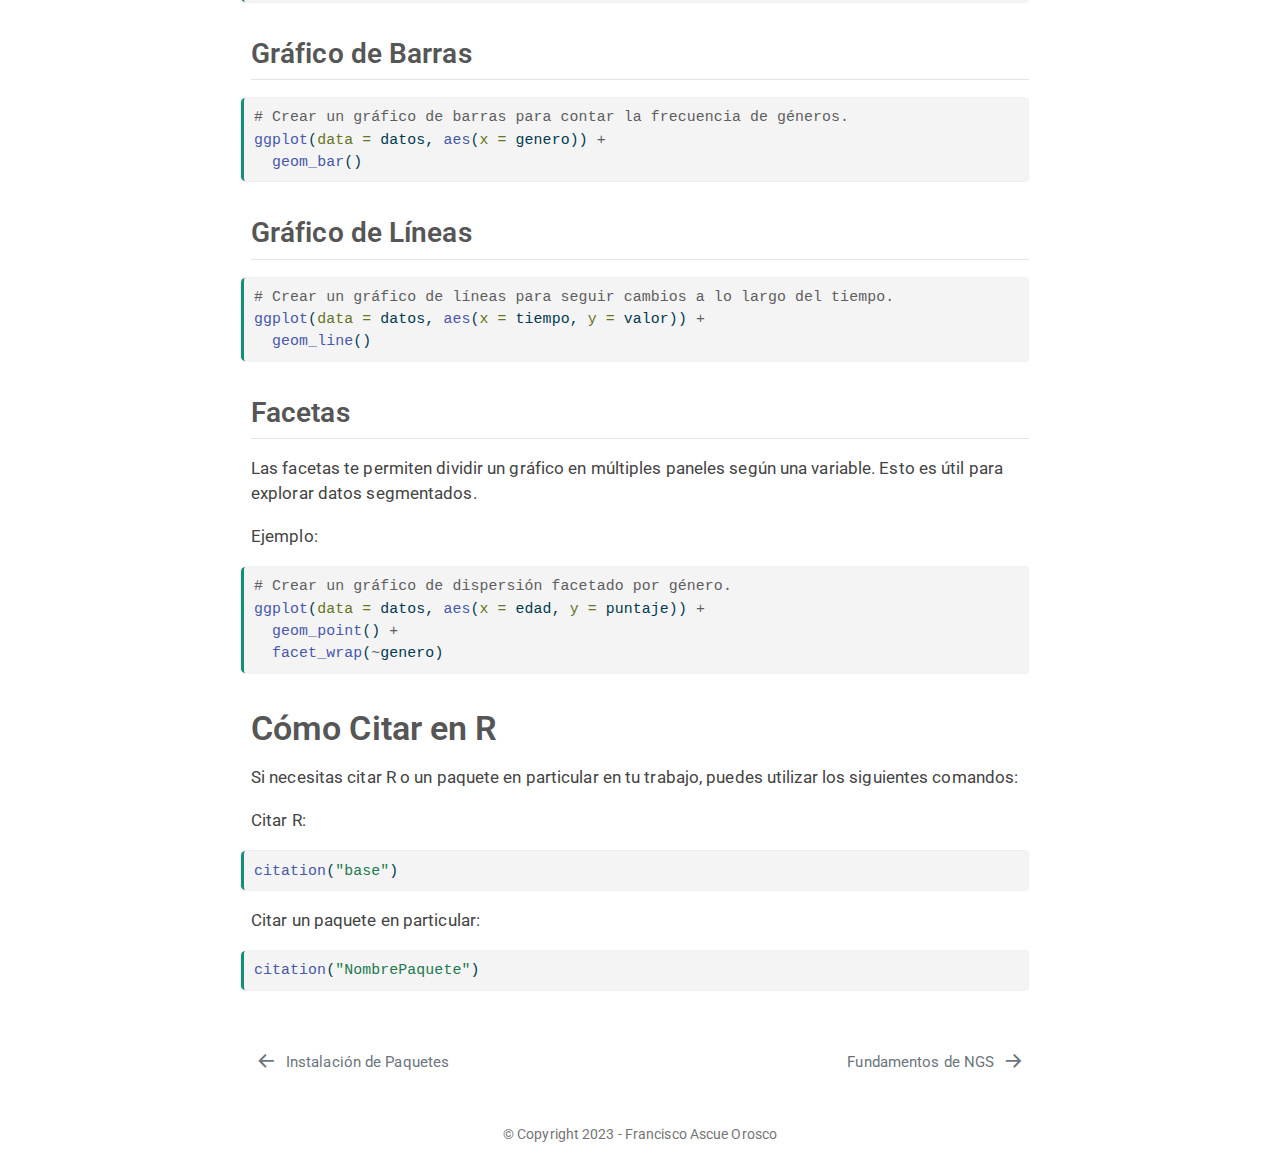
